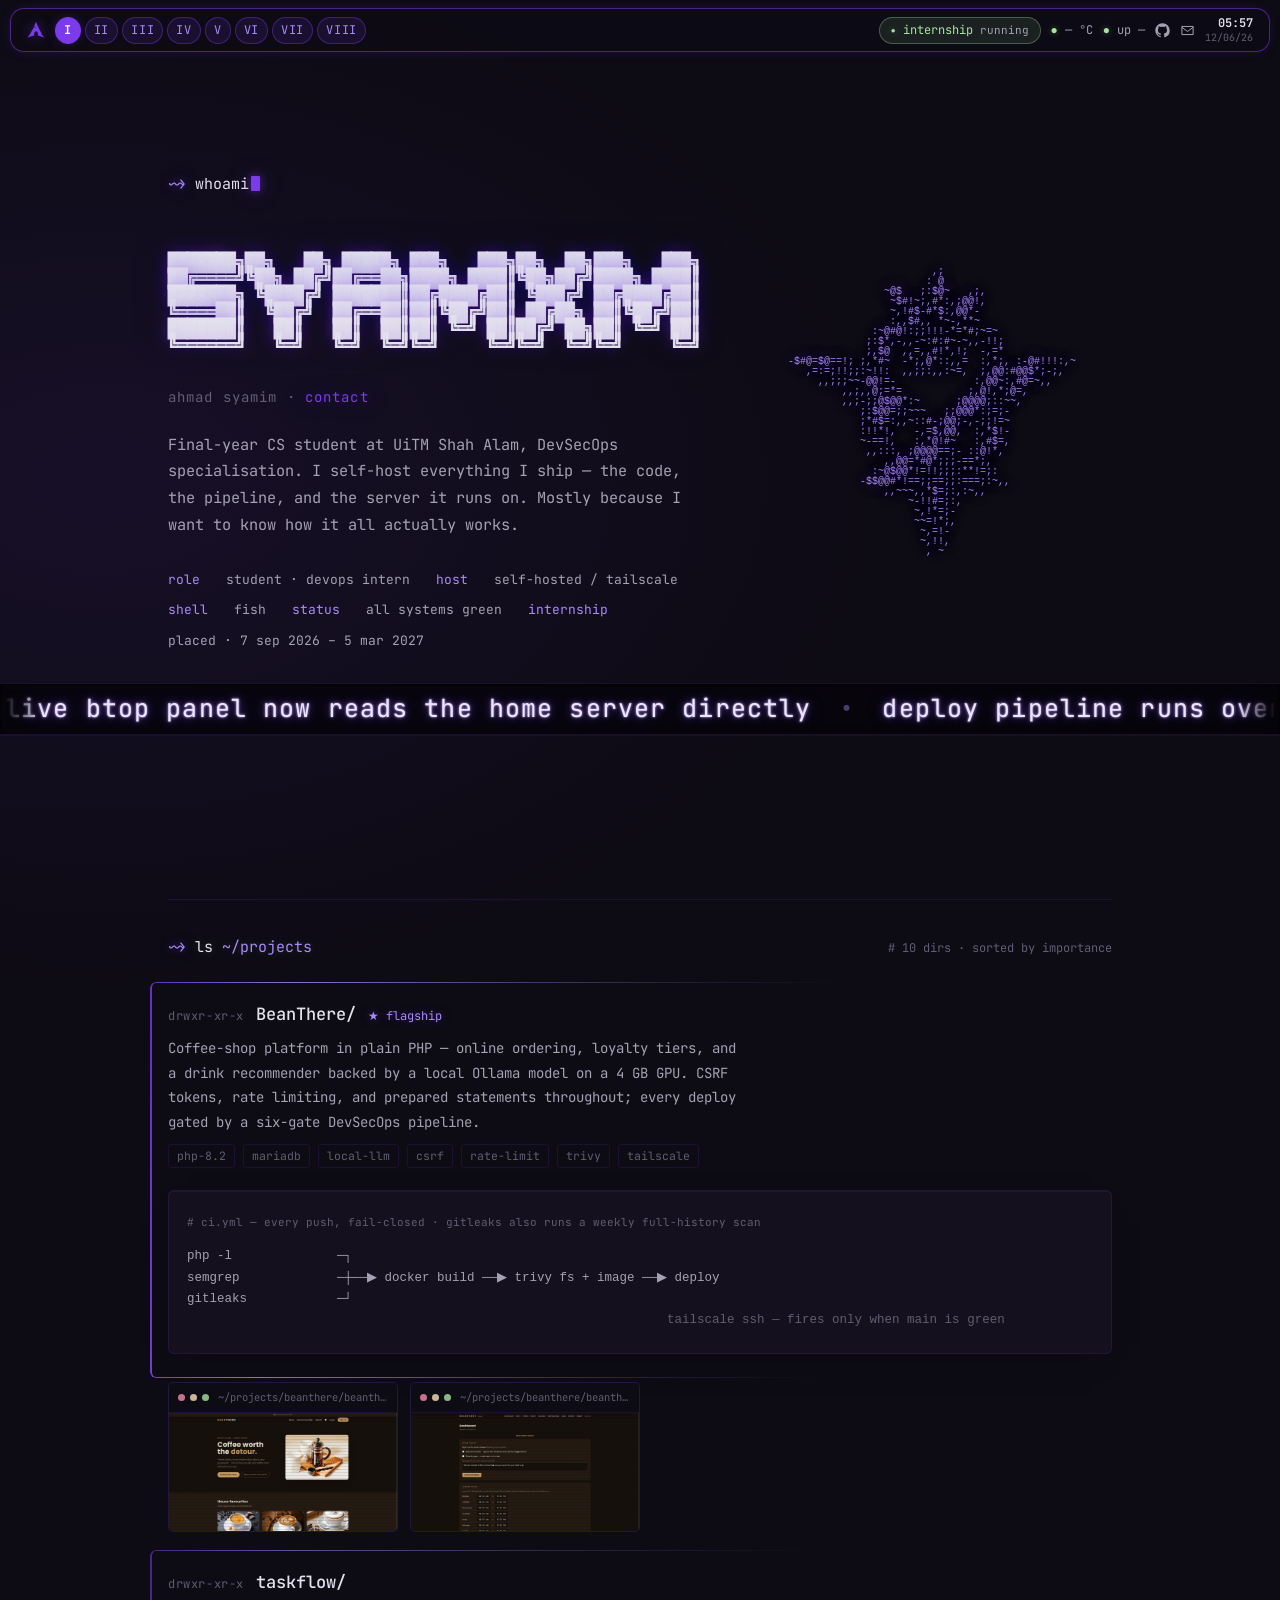
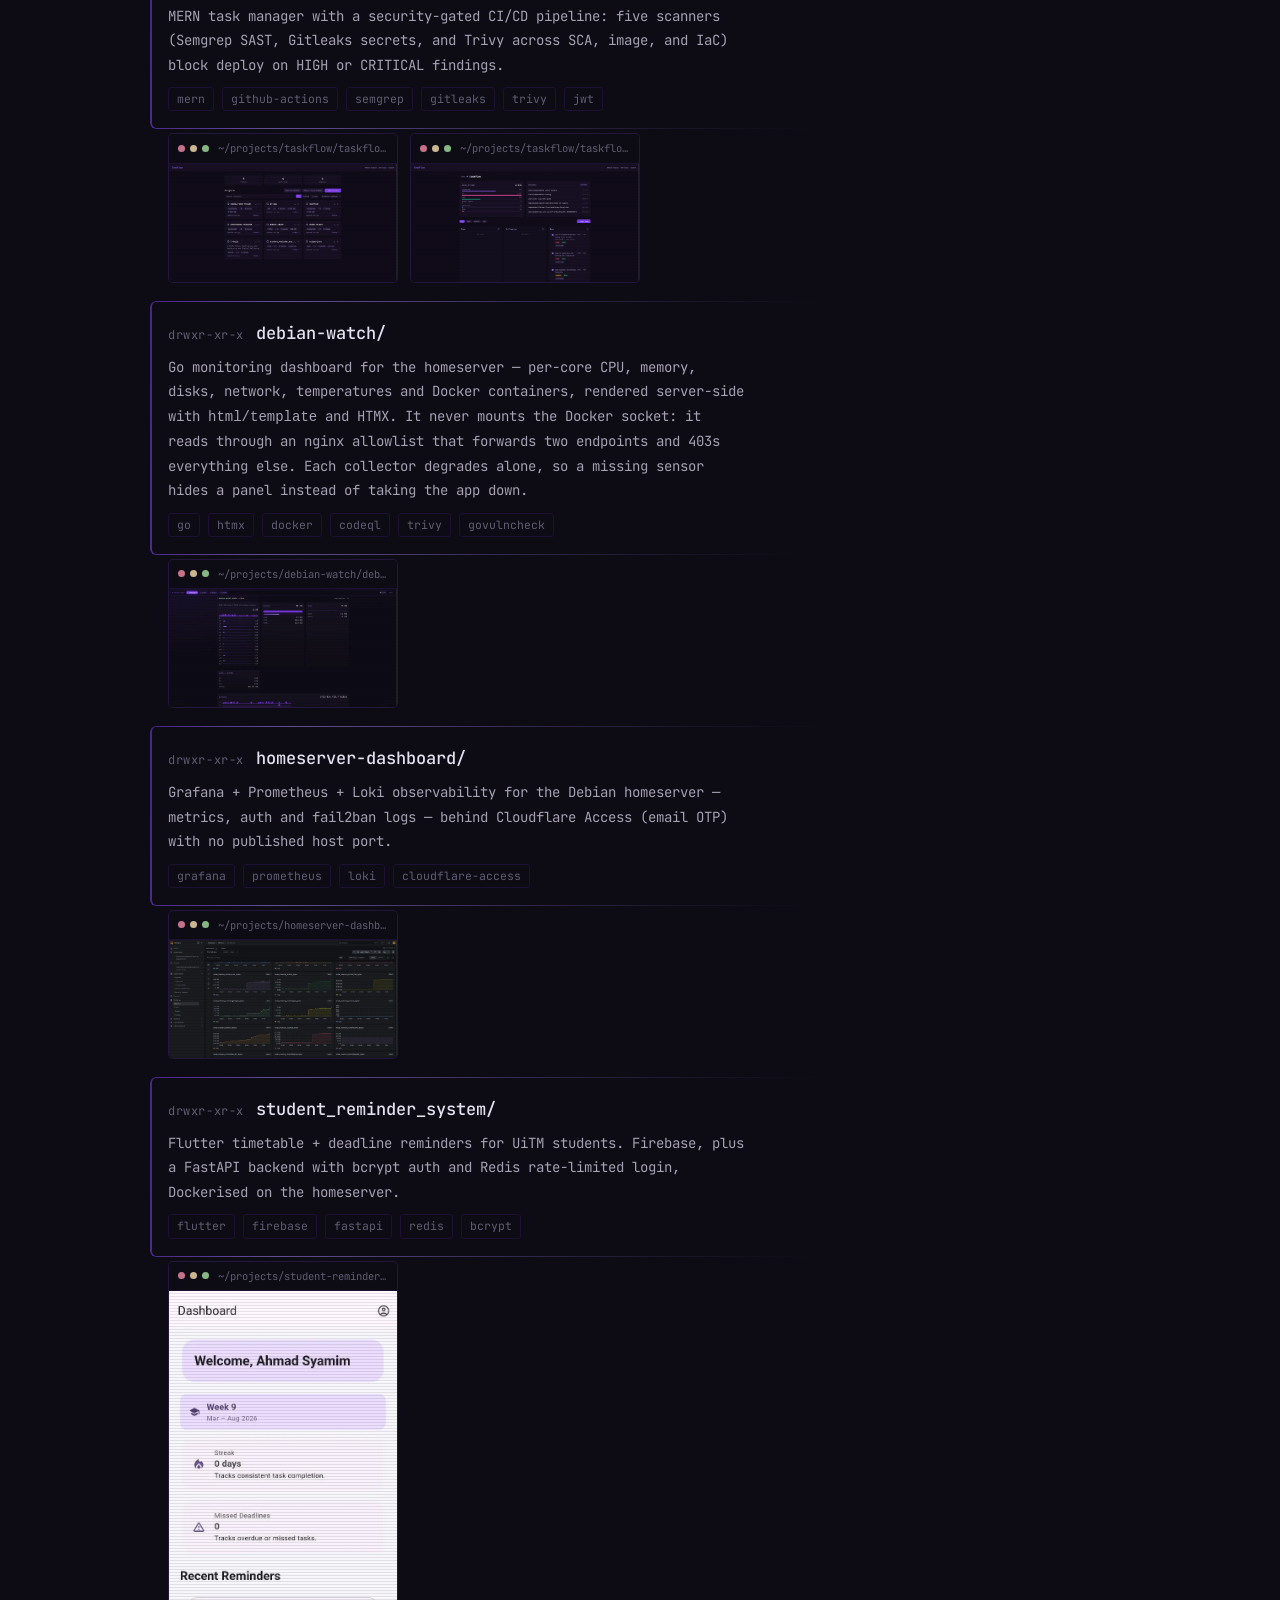
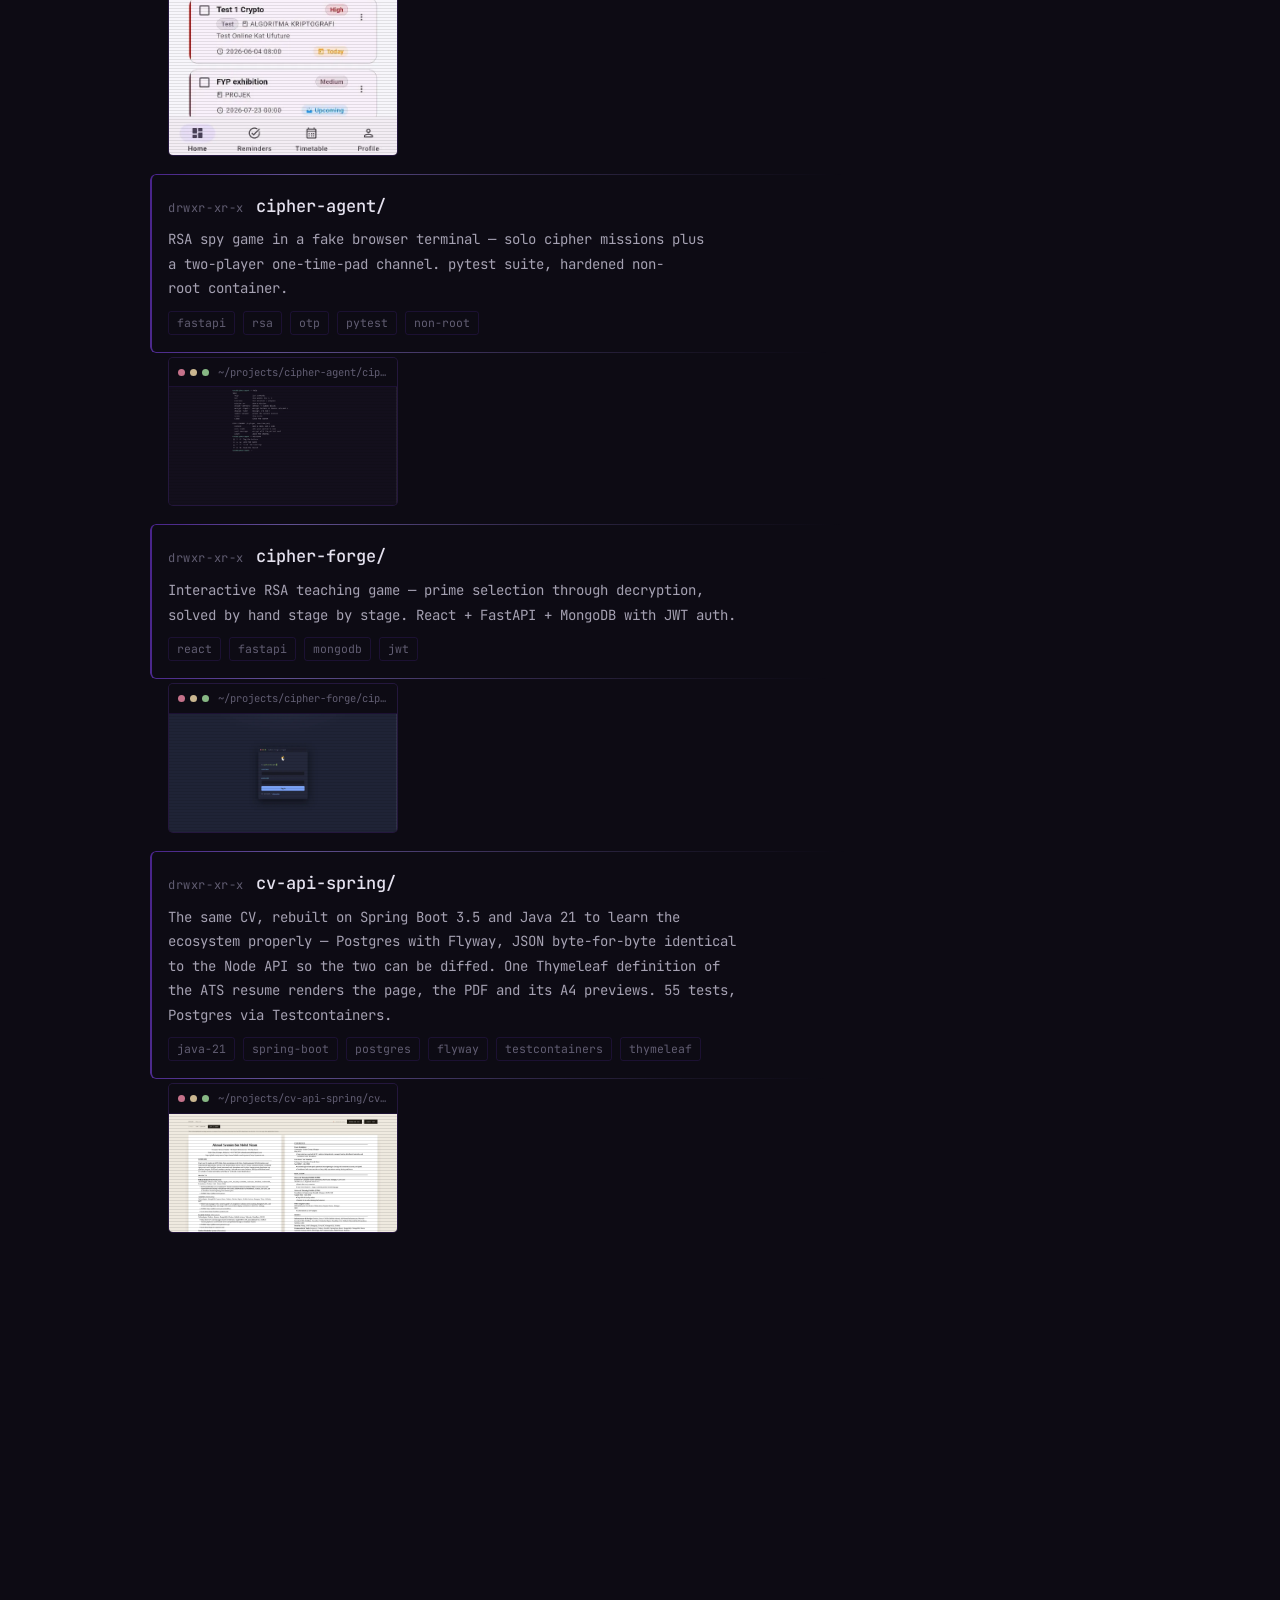
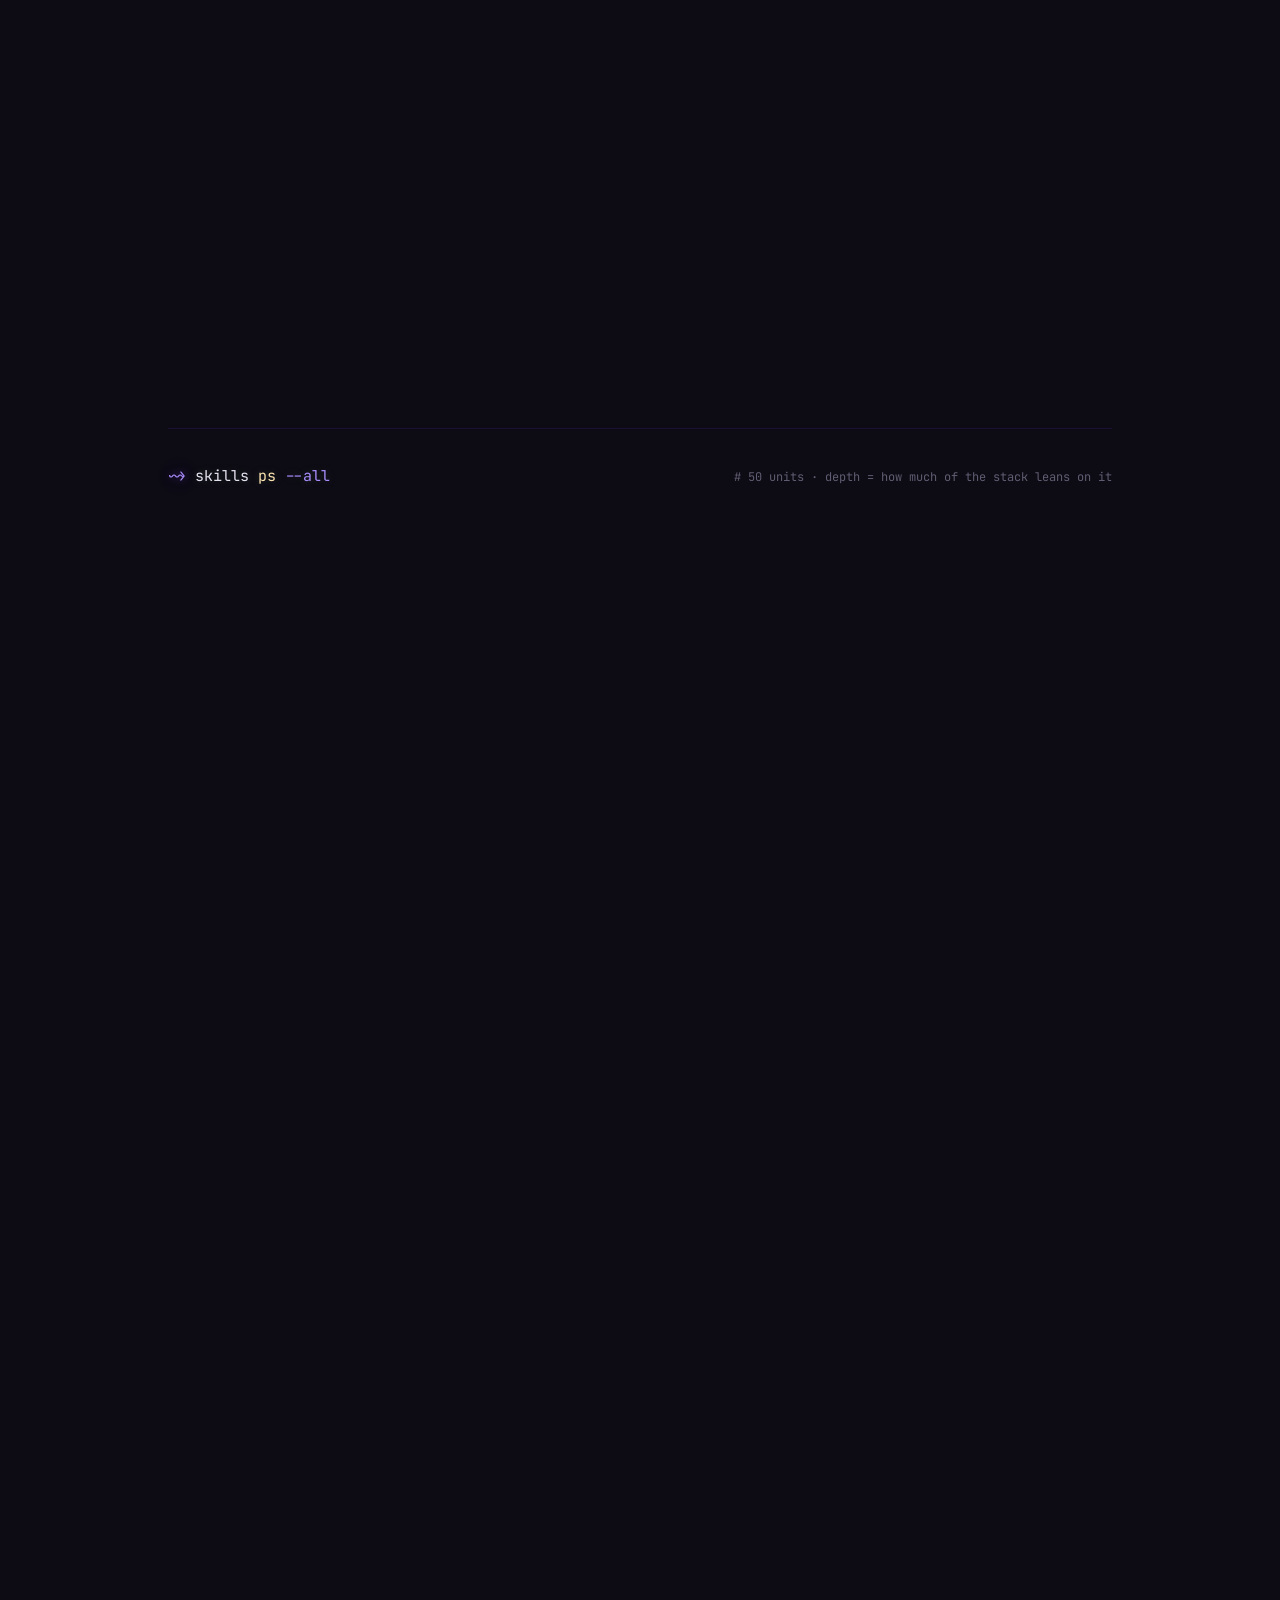
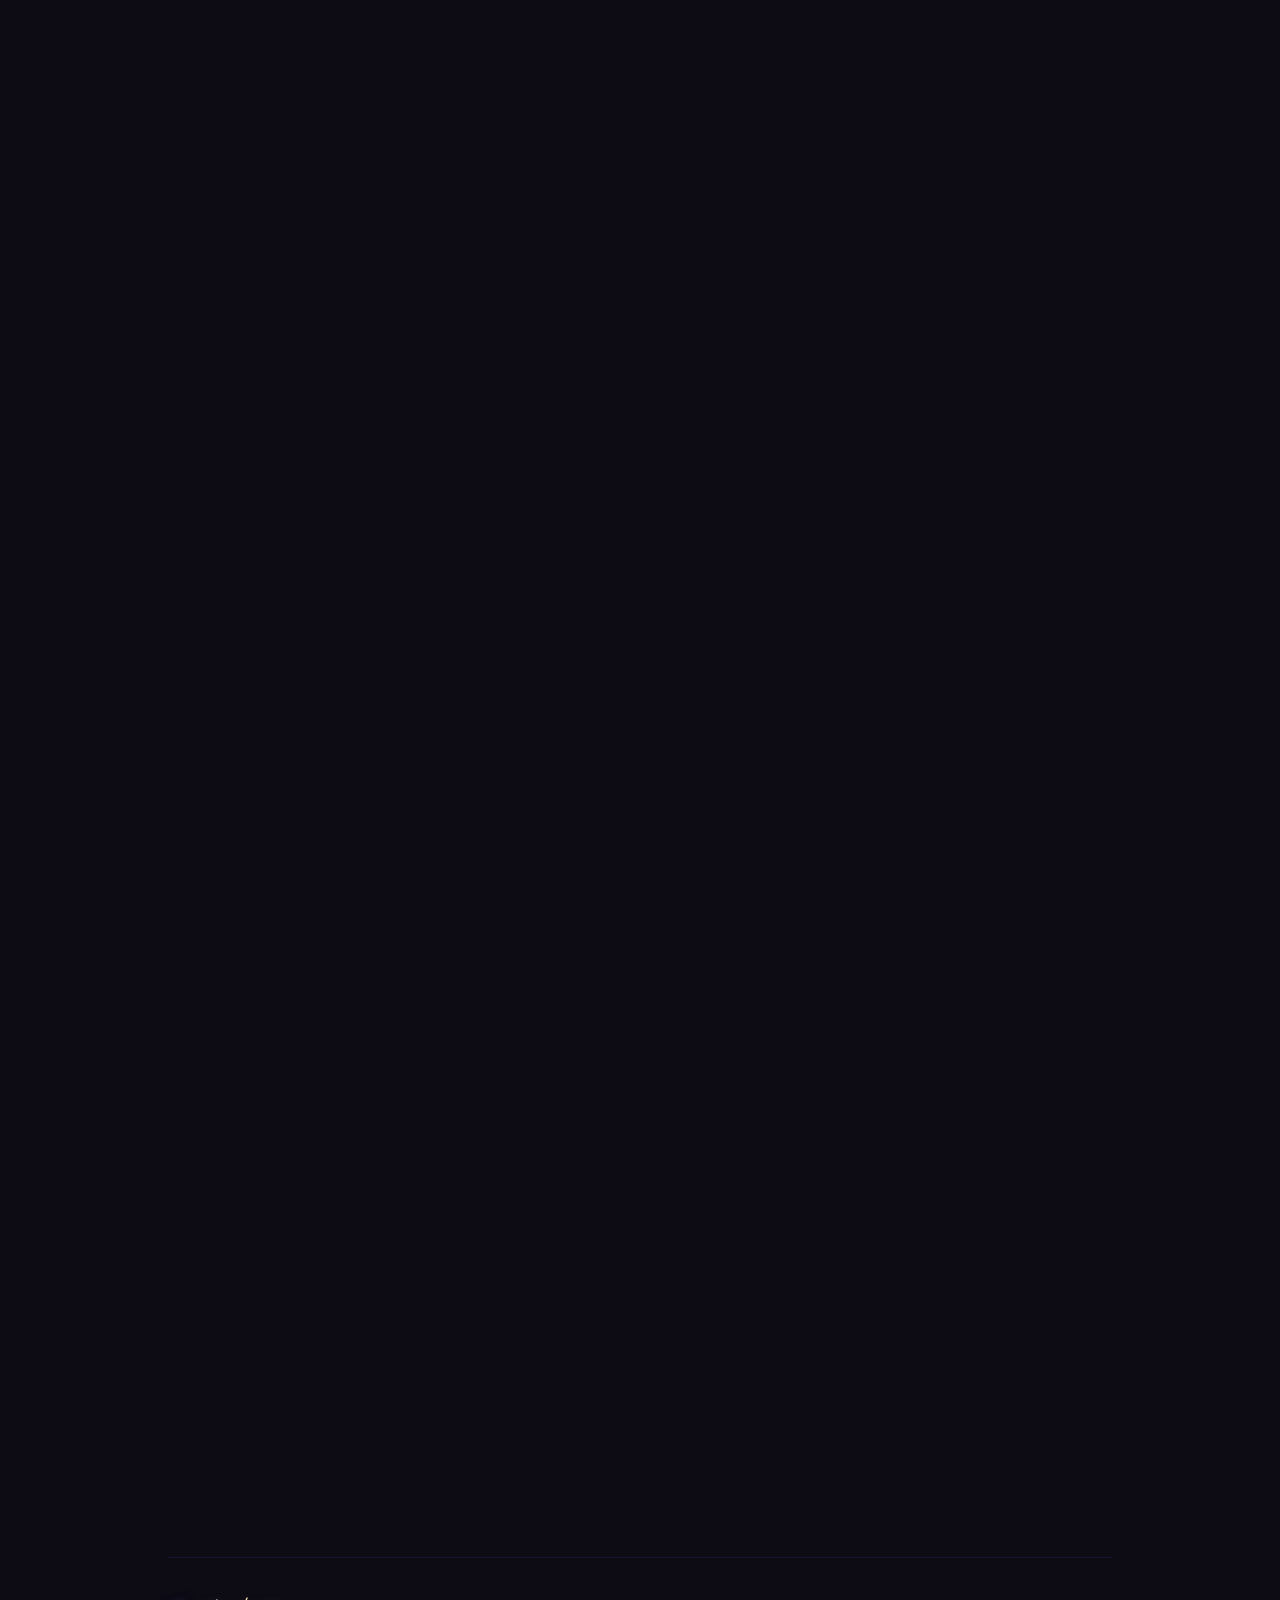
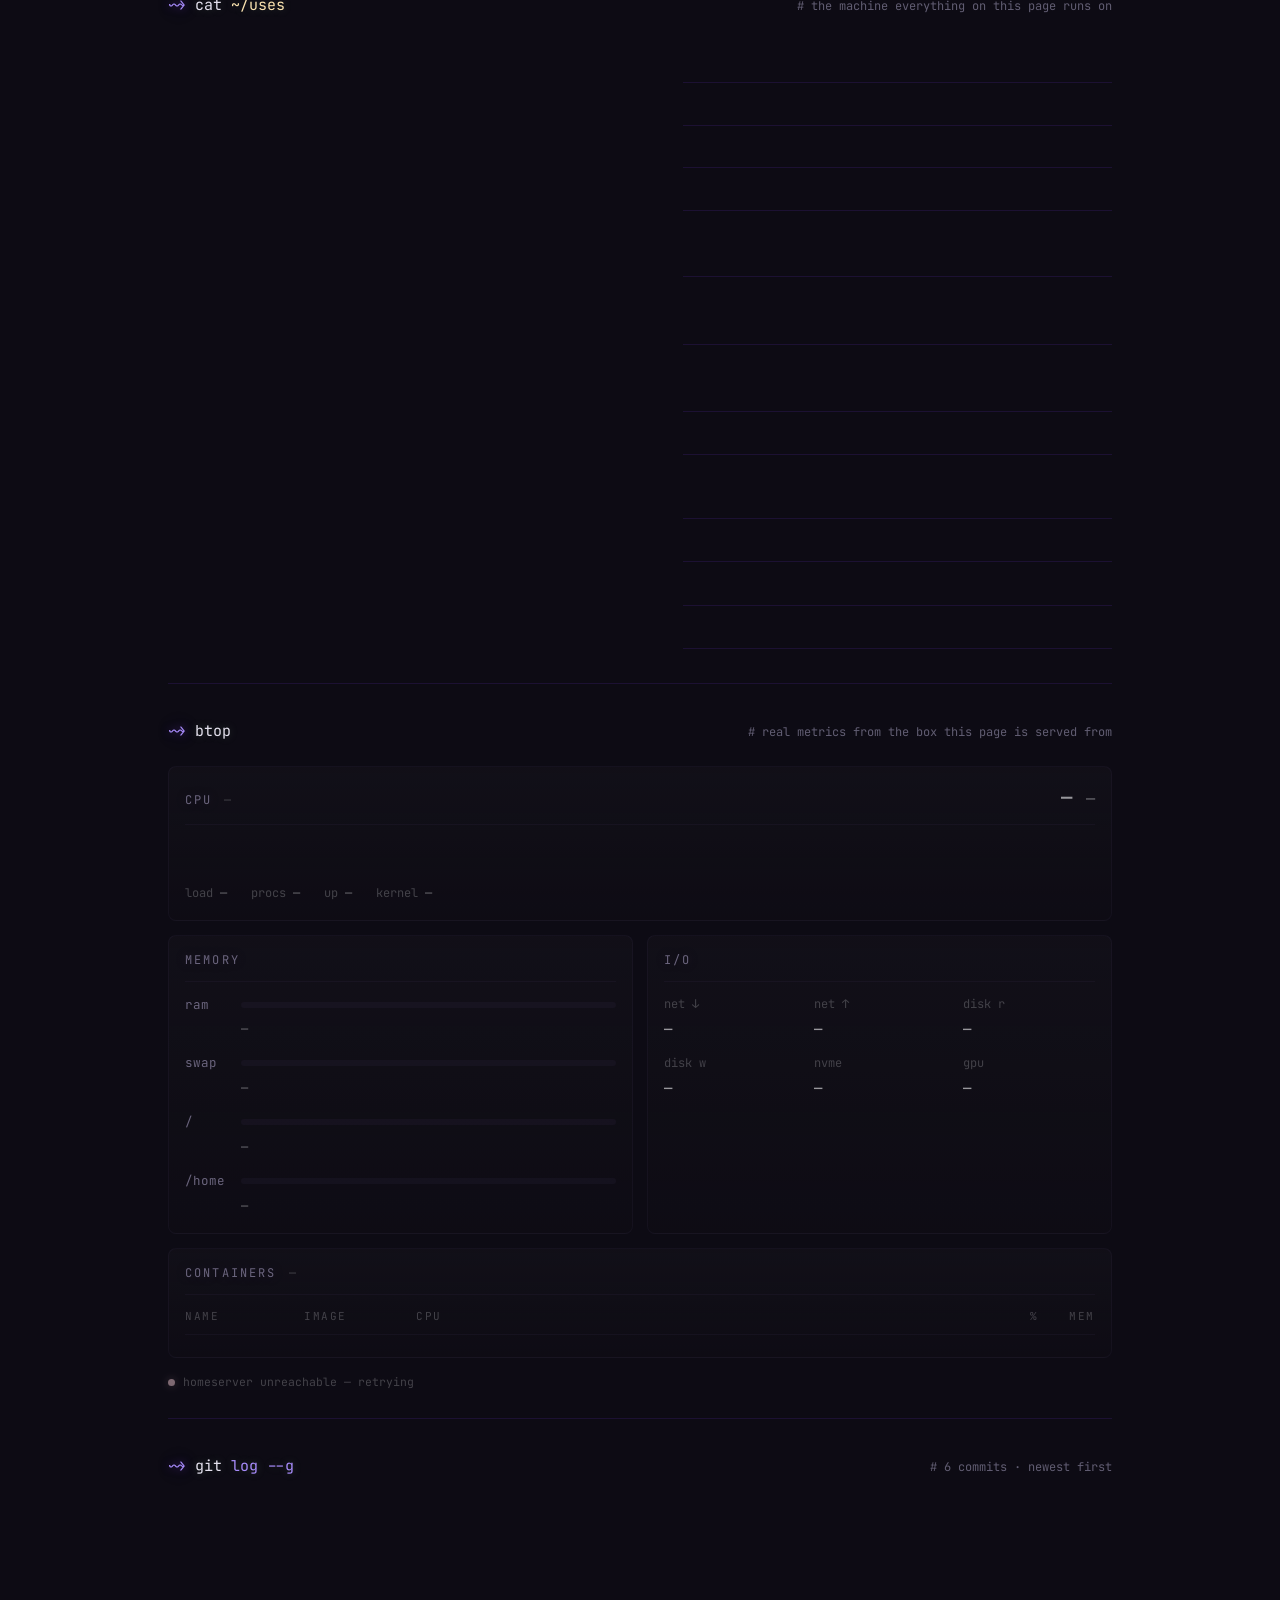
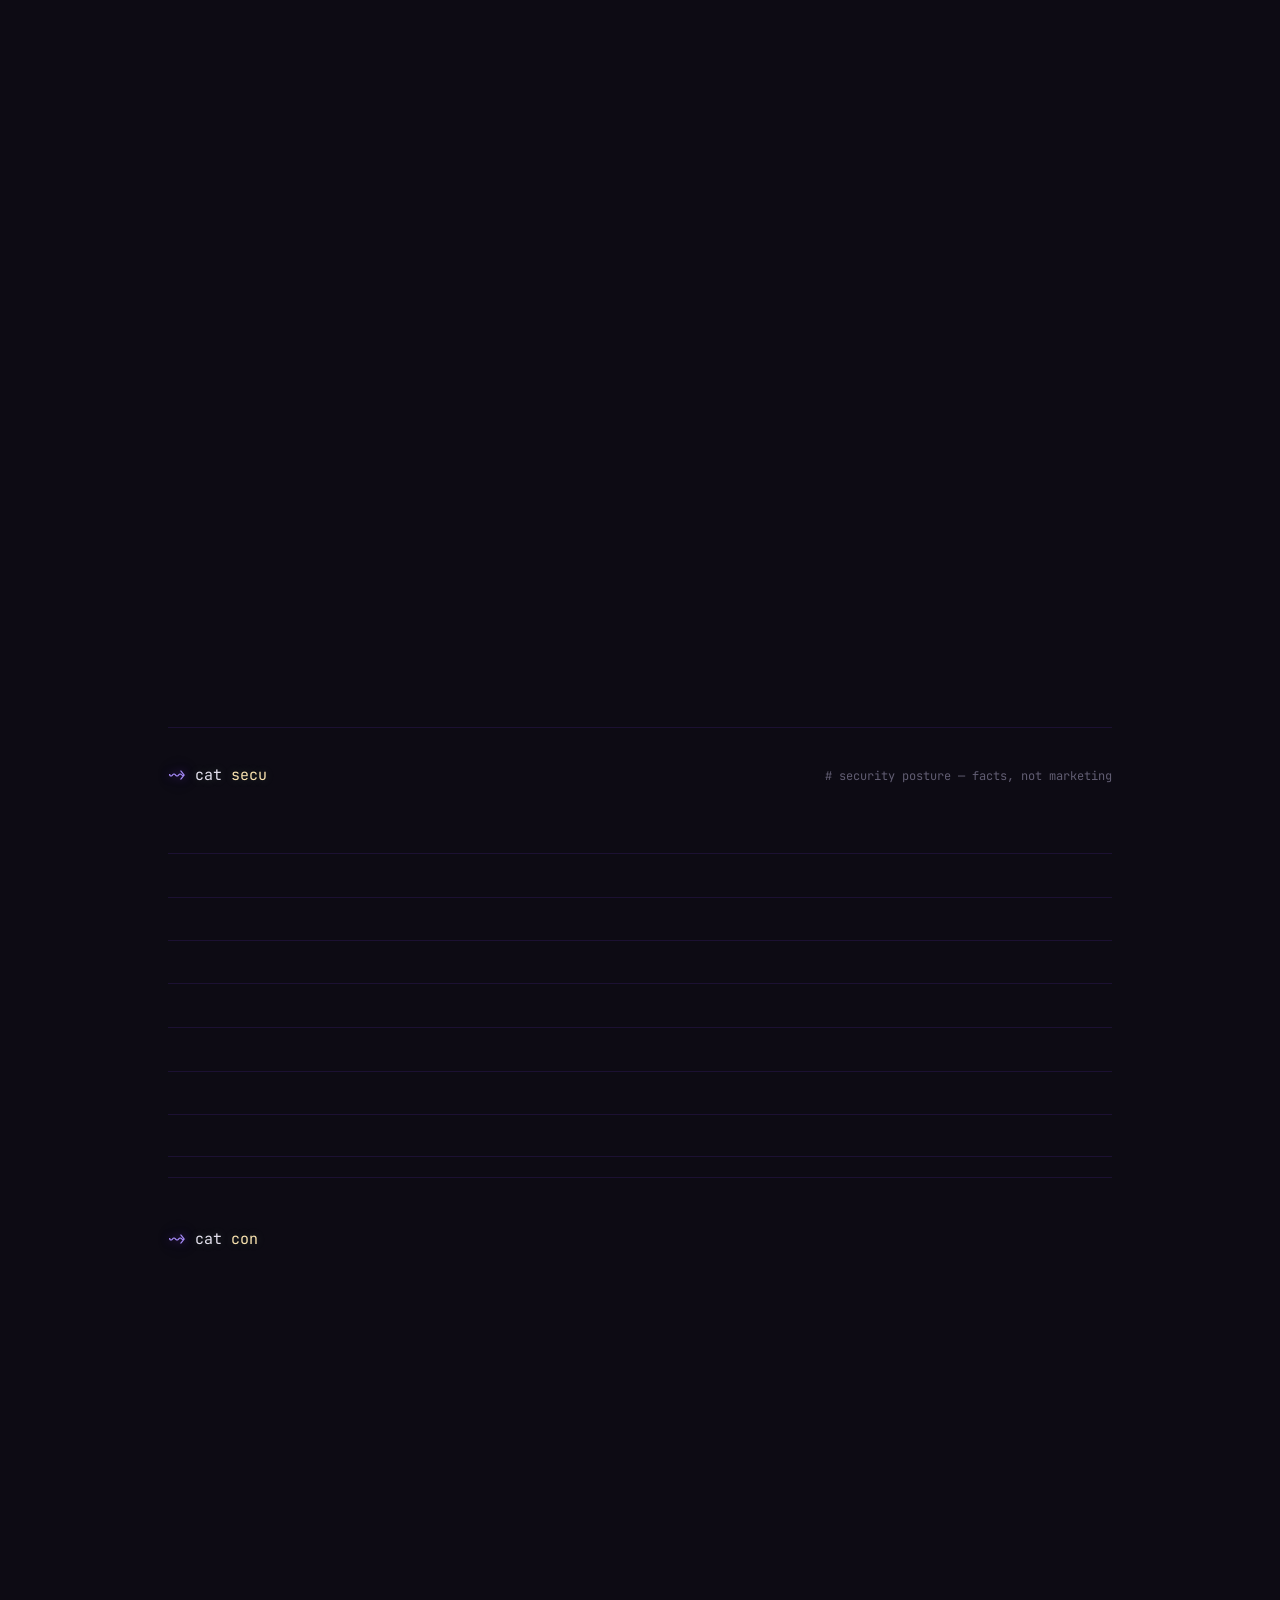
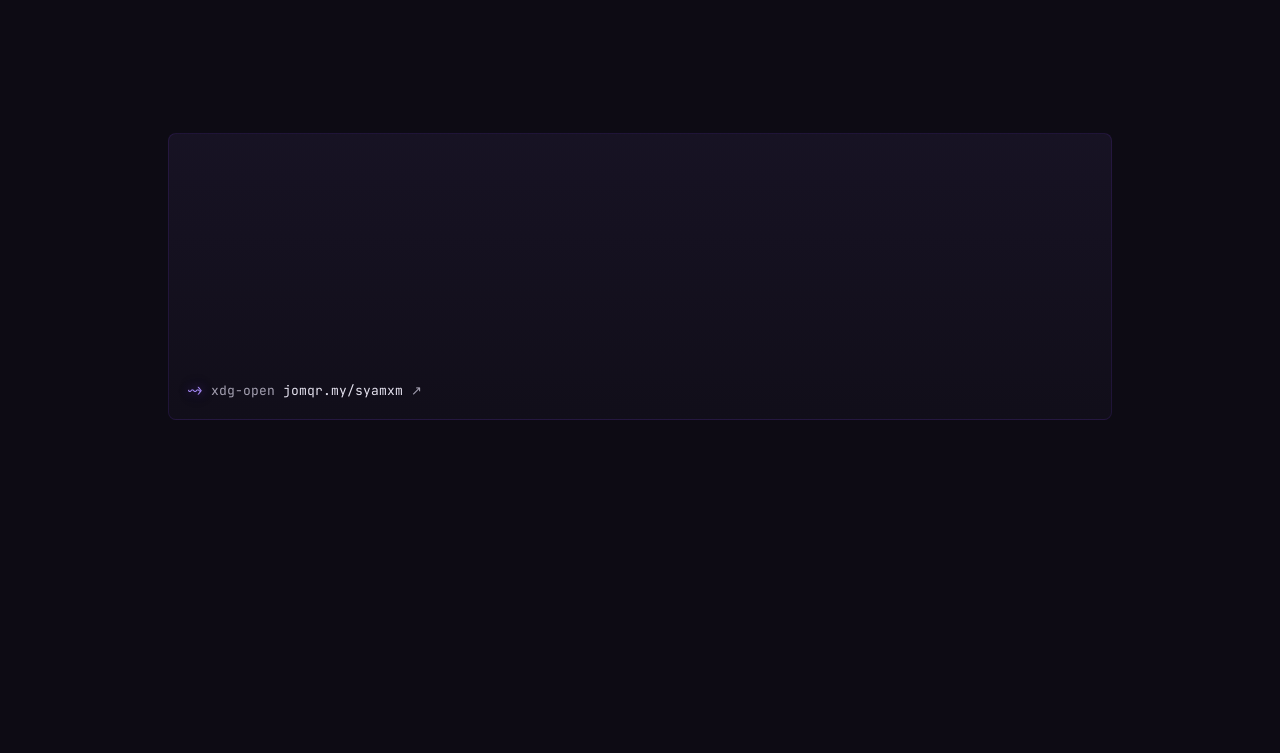
==== index.html @ ea59f94c "Add jomqr button to contact and menu" ====
<!DOCTYPE html>
<html lang="en">
<head>
<meta charset="UTF-8">
<meta name="viewport" content="width=device-width, initial-scale=1.0">
<title>syamxm — ~/</title>
<meta name="description" content="Ahmad Syamim (syamxm). Final-year CS student at UiTM Shah Alam, DevSecOps specialisation. DevOps intern on a 6-month placement, 7 September 2026 – 5 March 2027.">
<meta name="theme-color" content="#0D0B14">
<meta property="og:type" content="website">
<meta property="og:title" content="syamxm — ~/">
<meta property="og:description" content="Ahmad Syamim (syamxm). Final-year CS student at UiTM Shah Alam, DevSecOps specialisation. Self-hosted, six-gate fail-closed pipeline.">
<meta property="og:url" content="https://syamxm.com/">
<meta property="og:image" content="https://syamxm.com/assets/og.png">
<meta name="twitter:card" content="summary_large_image">
<meta name="twitter:title" content="syamxm — ~/">
<meta name="twitter:description" content="Ahmad Syamim (syamxm). Final-year CS student at UiTM Shah Alam, DevSecOps specialisation.">
<meta name="twitter:image" content="https://syamxm.com/assets/og.png">
<link rel="icon" href="data:image/svg+xml,%3Csvg%20xmlns='http://www.w3.org/2000/svg'%20viewBox='0%200%2064%2064'%3E%3Crect%20width='64'%20height='64'%20rx='12'%20fill='%230D0B14'/%3E%3Ctext%20x='32'%20y='44'%20font-family='monospace'%20font-size='32'%20font-weight='700'%20fill='%237C3AED'%20text-anchor='middle'%3E~%26gt;%3C/text%3E%3C/svg%3E">
<link rel="preload" href="assets/fonts/jetbrains-mono-latin.woff2" as="font" type="font/woff2" crossorigin>
<link rel="preload" href="assets/fonts/jetbrains-mono-box.woff2" as="font" type="font/woff2" crossorigin>
<link rel="stylesheet" href="css/fonts.css?v=13">
<link rel="stylesheet" href="css/base.css?v=13">
<link rel="stylesheet" href="css/layout.css?v=16">
<link rel="stylesheet" href="css/components.css?v=14">
<script defer src="https://analytics.syamxm.com/script.js" data-website-id="dbf1a401-2675-400b-9680-7041df0dfdf9"></script>
</head>
<body>

<a class="skiplink" href="#projects">skip to content</a>

<nav class="statusbar" id="topbar" aria-label="site navigation">
  <a class="launcher" href="#" aria-label="back to top">
    <svg viewBox="0 0 24 24" width="18" height="18" fill="currentColor" aria-hidden="true"><path d="M14.3,19.414c0.216-0.569,0.342-1.218,0.342-1.913c0-2.129-1.139-3.86-2.539-3.86c-1.412,0-2.55,1.731-2.55,3.86	c0,0.683,0.114,1.332,0.33,1.89c-4.657,0.49-7.936,2.437-9.268,3.313c2.243-3.234,4.589-7.025,6.831-11.386	c0.558-1.082,1.082-2.152,1.571-3.199C9.21,8.244,9.404,8.381,9.62,8.518c1.002,0.626,1.936,0.968,2.619,1.15	c-0.501-0.376-1.047-0.831-1.605-1.389c-0.421-0.421-0.797-0.843-1.116-1.253C10.463,4.954,11.283,2.961,12,1.071	c1.195,3.165,2.687,6.615,4.554,10.247c1.207,2.334,2.437,4.509,3.666,6.513c-0.353-0.193-0.74-0.376-1.15-0.535	c-0.706-0.273-1.366-0.444-1.936-0.546c0.774,0.387,1.674,0.9,2.619,1.583c0.615,0.456,1.161,0.911,1.628,1.355	c0.011,0.011,0.011,0.011,0.023,0.023c0.649,1.059,1.321,2.038,1.981,2.994C22.076,21.839,18.854,19.926,14.3,19.414z"/></svg>
  </a>
  <div class="wsp">
    <a class="ws on" href="#about" data-nav><span class="wnum">I</span><span class="wlabel">about</span></a>
    <a class="ws" href="#projects" data-nav><span class="wnum">II</span><span class="wlabel">projects</span></a>
    <a class="ws" href="#stack" data-nav><span class="wnum">III</span><span class="wlabel">stack</span></a>
    <a class="ws" href="#uses" data-nav><span class="wnum">IV</span><span class="wlabel">uses</span></a>
    <a class="ws" href="#btop" data-nav><span class="wnum">V</span><span class="wlabel">live</span></a>
    <a class="ws" href="#timeline" data-nav><span class="wnum">VI</span><span class="wlabel">timeline</span></a>
    <a class="ws" href="#posture" data-nav><span class="wnum">VII</span><span class="wlabel">security</span></a>
    <a class="ws" href="#contact" data-nav><span class="wnum">VIII</span><span class="wlabel">contact</span></a>
  </div>
  <div class="right">
    <a class="avail" href="#contact" data-avail>
      <span class="alabel">internship</span><span class="awhen" data-availwhen>placed · sep 2026</span><span class="awhenshort" data-availwhenshort>sep 2026</span>
    </a>
    <a class="visitors" href="#btop" data-visitors hidden title="visitors on this site in the last 5 minutes">
      <span data-visitors-count>—</span>
    </a>
    <a class="sensor temp" href="#btop" data-temp title="live cpu temperature">— °C</a>
    <a class="sensor uptime" href="#btop" title="live server uptime"><span class="upfull" data-uptime>up —</span><span class="upshort" data-uptime-short>up —</span></a>
    <a class="tray" href="https://github.com/syamxm" target="_blank" rel="noopener" aria-label="GitHub">
      <svg viewBox="0 0 24 24" width="15" height="15" fill="currentColor" aria-hidden="true"><path d="M12 .5C5.65.5.5 5.65.5 12c0 5.08 3.29 9.39 7.86 10.91.58.11.79-.25.79-.56 0-.28-.01-1.02-.02-2-3.2.7-3.88-1.54-3.88-1.54-.52-1.33-1.28-1.68-1.28-1.68-1.04-.71.08-.7.08-.7 1.15.08 1.76 1.18 1.76 1.18 1.03 1.75 2.69 1.25 3.34.95.1-.74.4-1.25.72-1.54-2.55-.29-5.24-1.28-5.24-5.68 0-1.26.45-2.28 1.18-3.09-.12-.29-.51-1.46.11-3.05 0 0 .96-.31 3.15 1.18a10.9 10.9 0 0 1 5.74 0c2.19-1.49 3.15-1.18 3.15-1.18.62 1.59.23 2.76.11 3.05.73.81 1.18 1.83 1.18 3.09 0 4.41-2.69 5.38-5.25 5.67.41.35.77 1.05.77 2.12 0 1.53-.01 2.76-.01 3.14 0 .3.21.67.8.55A10.52 10.52 0 0 0 23.5 12C23.5 5.65 18.35.5 12 .5z"/></svg>
    </a>
    <a class="tray" href="mailto:ahmadsyamim200@gmail.com" aria-label="email">
      <svg viewBox="0 0 24 24" width="15" height="15" aria-hidden="true"><path d="M3 5.5h18v13H3z" fill="none" stroke="currentColor" stroke-width="1.6"/><path d="m3 7 9 6.5L21 7" fill="none" stroke="currentColor" stroke-width="1.6"/></svg>
    </a>
    <span class="clock"><b id="clk-t"></b><i id="clk-d"></i></span>
    <button class="burger" id="burger" type="button" aria-label="menu" aria-expanded="false" aria-controls="barmenu">
      <span></span><span></span><span></span>
    </button>
  </div>
  <span class="scrollprogress" aria-hidden="true"></span>
</nav>

<div class="barmenu" id="barmenu" hidden>
  <nav class="bmnav" aria-label="sections">
    <a class="bmsec on" href="#about" data-nav><span class="bmnum">I</span><span class="bmlabel">about</span></a>
    <a class="bmsec" href="#projects" data-nav><span class="bmnum">II</span><span class="bmlabel">projects</span></a>
    <a class="bmsec" href="#stack" data-nav><span class="bmnum">III</span><span class="bmlabel">stack</span></a>
    <a class="bmsec" href="#uses" data-nav><span class="bmnum">IV</span><span class="bmlabel">uses</span></a>
    <a class="bmsec" href="#btop" data-nav><span class="bmnum">V</span><span class="bmlabel">live</span></a>
    <a class="bmsec" href="#timeline" data-nav><span class="bmnum">VI</span><span class="bmlabel">timeline</span></a>
    <a class="bmsec" href="#posture" data-nav><span class="bmnum">VII</span><span class="bmlabel">security</span></a>
    <a class="bmsec" href="#contact" data-nav><span class="bmnum">VIII</span><span class="bmlabel">contact</span></a>
  </nav>
  <div class="bmsep" aria-hidden="true"></div>
  <a class="bmrow" href="#contact" data-avail>
    <span class="bmk">internship</span><span class="bmv green" data-availwhen>placed · sep 2026</span>
  </a>
  <a class="bmrow" href="https://github.com/syamxm" target="_blank" rel="noopener">
    <span class="bmk">github</span><span class="bmv">@syamxm</span>
  </a>
  <a class="bmrow" href="mailto:ahmadsyamim200@gmail.com">
    <span class="bmk">email</span><span class="bmv">ahmadsyamim200@gmail.com</span>
  </a>
  <a class="bmrow" href="https://jomqr.my/syamxm" target="_blank" rel="noopener">
    <span class="bmk">jomqr</span><span class="bmv">jomqr.my/syamxm</span>
  </a>
  <a class="bmrow" href="#btop" data-visitors hidden>
    <span class="bmk">visitors</span><span class="bmv green" data-visitors-count>—</span>
  </a>
  <a class="bmrow" href="#btop">
    <span class="bmk">cpu temp</span><span class="bmv sensor" data-temp>— °C</span>
  </a>
  <a class="bmrow" href="#btop">
    <span class="bmk">uptime</span><span class="bmv sensor" data-uptime>up —</span>
  </a>
</div>

<div class="shell">
<main>

  <!-- HERO -->
  <section class="hero" id="about">
   <div class="hero-row">
    <div class="hero-text">
    <div class="cmdline">
      <span class="prompt"><span class="tick">~&gt;</span> </span><span id="typed">whoami</span><span class="cursor blink" id="hero-cursor"></span>
    </div>
    <div id="hero-out">
      <h1 class="ln wordmark">
        <span class="sr-only">Ahmad Syamim (syamxm).</span>
        <span class="figlet" aria-hidden="true">
███████╗██╗   ██╗ █████╗ ███╗   ███╗██╗  ██╗███╗   ███╗
██╔════╝╚██╗ ██╔╝██╔══██╗████╗ ████║╚██╗██╔╝████╗ ████║
███████╗ ╚████╔╝ ███████║██╔████╔██║ ╚███╔╝ ██╔████╔██║
╚════██║  ╚██╔╝  ██╔══██║██║╚██╔╝██║ ██╔██╗ ██║╚██╔╝██║
███████║   ██║   ██║  ██║██║ ╚═╝ ██║██╔╝ ██╗██║ ╚═╝ ██║
╚══════╝   ╚═╝   ╚═╝  ╚═╝╚═╝     ╚═╝╚═╝  ╚═╝╚═╝     ╚═╝
        </span>
      </h1>
      <p class="wordmark-name ln">ahmad syamim · <a class="accent" href="#contact">contact</a></p>
      <p class="sub ln">
        Final-year CS student at UiTM Shah Alam, DevSecOps specialisation. I self-host
        everything I ship — the code, the pipeline, and the server it runs on. Mostly
        because I want to know how it all actually works.
      </p>
      <div class="meta-row ln">
        <span class="k">role</span> <b>student · devops intern</b>
        <span class="k">host</span> <b>self-hosted / tailscale</b>
        <span class="k">shell</span> <b>fish</b>
        <span class="k">status</span> <b>all systems green</b>
        <span class="k">internship</span> <b>placed · 7 sep 2026 – 5 mar 2027</b>
      </div>
    </div>
    </div>
    <div class="hero-logo" aria-hidden="true"><pre id="ascii-logo"></pre></div>
   </div>
   <div class="ticker ln" role="group" tabindex="0" aria-label="Site updates" data-ticker>
     <div class="ticker-window" data-ticker-window></div>
   </div>
  </section>

  <!-- PROJECTS -->
  <section id="projects">
    <h2 class="sr-only">Projects</h2>
    <div class="sechead">
      <span class="prompt"><span class="tick">~&gt;</span> <span class="t cmd">ls</span> <span class="t path-c">~/projects</span></span>
      <span class="note"># 10 dirs · sorted by importance</span>
    </div>

    <div class="plist">
      <!-- BeanThere flagship -->
      <div class="pentry featured">
      <a class="proj featured ln" href="https://beanthere.syamxm.com" target="_blank" rel="noopener">
        <div class="head">
          <span class="perm">drwxr-xr-x</span>
          <span class="name">BeanThere/</span>
          <span class="flag-tag">★ flagship</span>
          <span class="arrow">cd →</span>
        </div>
        <p class="desc">
          Coffee-shop platform in plain PHP — online ordering, loyalty tiers, and a drink
          recommender backed by a local Ollama model on a 4&nbsp;GB GPU. CSRF tokens, rate
          limiting, and prepared statements throughout; every deploy gated by a six-gate
          DevSecOps pipeline.
        </p>
        <div class="stack">
          <span class="chip">php-8.2</span>
          <span class="chip">mariadb</span>
          <span class="chip">local-llm</span>
          <span class="chip">csrf</span>
          <span class="chip">rate-limit</span>
          <span class="chip">trivy</span>
          <span class="chip">tailscale</span>
        </div>

        <div class="pipeline">
          <span class="label"># ci.yml — every push, fail-closed · gitleaks also runs a weekly full-history scan</span>
<pre>php -l    <span class="gate g" data-step="0" data-done="✓ pass">✓ pass</span>─┐
semgrep   <span class="gate g" data-step="0" data-done="✓ pass">✓ pass</span>─┼──▶ docker build ──▶ trivy fs + image ──▶ deploy
gitleaks  <span class="gate g" data-step="0" data-done="✓ pass">✓ pass</span>─┘    <span class="gate g" data-step="1" data-done="✓ pass">✓ pass</span>       <span class="gate g" data-step="2" data-done="✓ pass">✓ pass</span>           <span class="gate p" data-step="3" data-done="✓ live">✓ live</span>
                                                                <span class="comment">tailscale ssh — fires only when main is green</span></pre>
        </div>
      </a>
      <div class="shots ln">
        <button class="shot" type="button">
          <span class="shotbar"><span class="dot d1"></span><span class="dot d2"></span><span class="dot d3"></span><span class="shotname">~/projects/beanthere/beanthere-1.webp</span></span>
          <span class="simg"><img src="assets/screenshots/beanthere-1.webp" width="1200" height="622" alt="BeanThere landing page — 'Coffee worth the detour' hero with menu and drink-recommender buttons" loading="lazy"></span>
        </button>
        <button class="shot" type="button">
          <span class="shotbar"><span class="dot d1"></span><span class="dot d2"></span><span class="dot d3"></span><span class="shotname">~/projects/beanthere/beanthere-2.webp</span></span>
          <span class="simg"><img src="assets/screenshots/beanthere-2.webp" width="1200" height="622" alt="BeanThere admin dashboard — store status toggle and opening-hours editor" loading="lazy"></span>
        </button>
        <div class="shotecho" aria-live="polite"></div>
      </div>
      </div>

      <div class="pentry">
      <a class="proj ln" href="https://taskflow.syamxm.com" target="_blank" rel="noopener">
        <div class="head">
          <span class="perm">drwxr-xr-x</span>
          <span class="name">taskflow/</span>
          <span class="arrow">cd →</span>
        </div>
        <p class="desc">MERN task manager with a security-gated CI/CD pipeline: five scanners (Semgrep SAST, Gitleaks secrets, and Trivy across SCA, image, and IaC) block deploy on HIGH or CRITICAL findings.</p>
        <div class="stack"><span class="chip">mern</span><span class="chip">github-actions</span><span class="chip">semgrep</span><span class="chip">gitleaks</span><span class="chip">trivy</span><span class="chip">jwt</span></div>
      </a>
      <div class="shots ln">
        <button class="shot" type="button">
          <span class="shotbar"><span class="dot d1"></span><span class="dot d2"></span><span class="dot d3"></span><span class="shotname">~/projects/taskflow/taskflow-1.webp</span></span>
          <span class="simg"><img src="assets/screenshots/taskflow-1.webp" width="1200" height="622" alt="TaskFlow projects dashboard — GitHub-synced projects with language, issue, and LOC stats" loading="lazy"></span>
        </button>
        <button class="shot" type="button">
          <span class="shotbar"><span class="dot d1"></span><span class="dot d2"></span><span class="dot d3"></span><span class="shotname">~/projects/taskflow/taskflow-2.webp</span></span>
          <span class="simg"><img src="assets/screenshots/taskflow-2.webp" width="1200" height="622" alt="TaskFlow project view — lines-of-code breakdown, branch list, and kanban task board" loading="lazy"></span>
        </button>
        <div class="shotecho" aria-live="polite"></div>
      </div>
      </div>

      <div class="pentry">
      <a class="proj ln" href="https://debian-watch.syamxm.com" target="_blank" rel="noopener">
        <div class="head">
          <span class="perm">drwxr-xr-x</span>
          <span class="name">debian-watch/</span>
          <span class="arrow">cd →</span>
        </div>
        <p class="desc">Go monitoring dashboard for the homeserver — per-core CPU, memory, disks, network, temperatures and Docker containers, rendered server-side with <code>html/template</code> and HTMX. It never mounts the Docker socket: it reads through an nginx allowlist that forwards two endpoints and 403s everything else. Each collector degrades alone, so a missing sensor hides a panel instead of taking the app down.</p>
        <div class="stack"><span class="chip">go</span><span class="chip">htmx</span><span class="chip">docker</span><span class="chip">codeql</span><span class="chip">trivy</span><span class="chip">govulncheck</span></div>
      </a>
      <div class="shots ln">
        <button class="shot" type="button">
          <span class="shotbar"><span class="dot d1"></span><span class="dot d2"></span><span class="dot d3"></span><span class="shotname">~/projects/debian-watch/debian-watch-1.webp</span></span>
          <span class="simg"><img src="assets/screenshots/debian-watch-1.webp" width="1200" height="622" alt="debian-watch dashboard — per-core CPU bars, memory and swap, load average, uptime and network throughput" loading="lazy"></span>
        </button>
        <div class="shotecho" aria-live="polite"></div>
      </div>
      </div>

      <div class="pentry">
      <a class="proj ln" href="https://github.com/syamxm/" target="_blank" rel="noopener">
        <div class="head">
          <span class="perm">drwxr-xr-x</span>
          <span class="name">homeserver-dashboard/</span>
          <span class="arrow">cd →</span>
        </div>
        <p class="desc">Grafana + Prometheus + Loki observability for the Debian homeserver — metrics, auth and fail2ban logs — behind Cloudflare Access (email OTP) with no published host port.</p>
        <div class="stack"><span class="chip">grafana</span><span class="chip">prometheus</span><span class="chip">loki</span><span class="chip">cloudflare-access</span></div>
      </a>
      <div class="shots ln">
        <button class="shot" type="button">
          <span class="shotbar"><span class="dot d1"></span><span class="dot d2"></span><span class="dot d3"></span><span class="shotname">~/projects/homeserver-dashboard/homeserver-dashboard-1.webp</span></span>
          <span class="simg"><img src="assets/screenshots/homeserver-dashboard-1.webp" width="1200" height="622" alt="Grafana metrics drilldown — node memory graphs fed by Prometheus" loading="lazy"></span>
        </button>
        <div class="shotecho" aria-live="polite"></div>
      </div>
      </div>

      <div class="pentry">
      <a class="proj ln" href="https://github.com/syamxm/student_reminder_system" target="_blank" rel="noopener">
        <div class="head">
          <span class="perm">drwxr-xr-x</span>
          <span class="name">student_reminder_system/</span>
          <span class="arrow">cd →</span>
        </div>
        <p class="desc">Flutter timetable + deadline reminders for UiTM students. Firebase, plus a FastAPI backend with bcrypt auth and Redis rate-limited login, Dockerised on the homeserver.</p>
        <div class="stack"><span class="chip">flutter</span><span class="chip">firebase</span><span class="chip">fastapi</span><span class="chip">redis</span><span class="chip">bcrypt</span></div>
      </a>
      <div class="shots ln">
        <button class="shot" type="button">
          <span class="shotbar"><span class="dot d1"></span><span class="dot d2"></span><span class="dot d3"></span><span class="shotname">~/projects/student-reminder-system/student-reminder-system-1.webp</span></span>
          <span class="simg"><img src="assets/screenshots/student-reminder-system-1.webp" width="540" height="1098" alt="Student reminder app home — semester week, streak counter, and upcoming deadline cards" loading="lazy"></span>
        </button>
        <div class="shotecho" aria-live="polite"></div>
      </div>
      </div>

      <div class="pentry">
      <a class="proj ln" href="https://cipher-agent.syamxm.com" target="_blank" rel="noopener">
        <div class="head">
          <span class="perm">drwxr-xr-x</span>
          <span class="name">cipher-agent/</span>
          <span class="arrow">cd →</span>
        </div>
        <p class="desc">RSA spy game in a fake browser terminal — solo cipher missions plus a two-player one-time-pad channel. pytest suite, hardened non-root container.</p>
        <div class="stack"><span class="chip">fastapi</span><span class="chip">rsa</span><span class="chip">otp</span><span class="chip">pytest</span><span class="chip">non-root</span></div>
      </a>
      <div class="shots ln">
        <button class="shot" type="button">
          <span class="shotbar"><span class="dot d1"></span><span class="dot d2"></span><span class="dot d3"></span><span class="shotname">~/projects/cipher-agent/cipher-agent-1.webp</span></span>
          <span class="simg"><img src="assets/screenshots/cipher-agent-1.webp" width="1200" height="622" alt="cipher-agent terminal — help output listing solo cipher missions and the two-player field channel" loading="lazy"></span>
        </button>
        <div class="shotecho" aria-live="polite"></div>
      </div>
      </div>

      <div class="pentry">
      <a class="proj ln" href="https://cipher-forge.syamxm.com" target="_blank" rel="noopener">
        <div class="head">
          <span class="perm">drwxr-xr-x</span>
          <span class="name">cipher-forge/</span>
          <span class="arrow">cd →</span>
        </div>
        <p class="desc">Interactive RSA teaching game — prime selection through decryption, solved by hand stage by stage. React + FastAPI + MongoDB with JWT auth.</p>
        <div class="stack"><span class="chip">react</span><span class="chip">fastapi</span><span class="chip">mongodb</span><span class="chip">jwt</span></div>
      </a>
      <div class="shots ln">
        <button class="shot" type="button">
          <span class="shotbar"><span class="dot d1"></span><span class="dot d2"></span><span class="dot d3"></span><span class="shotname">~/projects/cipher-forge/cipher-forge-1.webp</span></span>
          <span class="simg"><img src="assets/screenshots/cipher-forge-1.webp" width="1200" height="622" alt="cipher-forge login — terminal-style window with username and password fields" loading="lazy"></span>
        </button>
        <div class="shotecho" aria-live="polite"></div>
      </div>
      </div>

      <div class="pentry">
      <a class="proj ln" href="https://cv-spring.syamxm.com" target="_blank" rel="noopener">
        <div class="head">
          <span class="perm">drwxr-xr-x</span>
          <span class="name">cv-api-spring/</span>
          <span class="arrow">cd →</span>
        </div>
        <p class="desc">The same CV, rebuilt on Spring Boot 3.5 and Java 21 to learn the ecosystem properly — Postgres with Flyway, JSON byte-for-byte identical to the Node API so the two can be diffed. One Thymeleaf definition of the ATS resume renders the page, the PDF and its A4 previews. 55 tests, Postgres via Testcontainers.</p>
        <div class="stack"><span class="chip">java-21</span><span class="chip">spring-boot</span><span class="chip">postgres</span><span class="chip">flyway</span><span class="chip">testcontainers</span><span class="chip">thymeleaf</span></div>
      </a>
      <div class="shots ln">
        <button class="shot" type="button">
          <span class="shotbar"><span class="dot d1"></span><span class="dot d2"></span><span class="dot d3"></span><span class="shotname">~/projects/cv-api-spring/cv-api-spring-1.webp</span></span>
          <span class="simg"><img src="assets/screenshots/cv-api-spring-1.webp" width="1200" height="622" alt="cv-spring.syamxm.com — ATS resume as two side-by-side A4 pages, with PDF and plain-text downloads" loading="lazy"></span>
        </button>
        <div class="shotecho" aria-live="polite"></div>
      </div>
      </div>

      <div class="pentry">
      <a class="proj ln" href="https://cv.syamxm.com" target="_blank" rel="noopener">
        <div class="head">
          <span class="perm">drwxr-xr-x</span>
          <span class="name">cv-api/</span>
          <span class="arrow">cd →</span>
        </div>
        <p class="desc">My CV as data — Node + Postgres REST API serving resume JSON. GitHub Actions deploys over Tailscale SSH; published through a Cloudflare Tunnel, zero open inbound ports.</p>
        <div class="stack"><span class="chip">node</span><span class="chip">express</span><span class="chip">postgres</span><span class="chip">github-actions</span><span class="chip">tailscale</span></div>
      </a>
      <div class="shots ln">
        <button class="shot" type="button">
          <span class="shotbar"><span class="dot d1"></span><span class="dot d2"></span><span class="dot d3"></span><span class="shotname">~/projects/cv-api/cv-api-1.webp</span></span>
          <span class="simg"><img src="assets/screenshots/cv-api-1.webp" width="1200" height="623" alt="cv.syamxm.com — resume page served from the CV REST API, with PDF download" loading="lazy"></span>
        </button>
        <div class="shotecho" aria-live="polite"></div>
      </div>
      </div>

      <div class="pentry">
      <a class="proj ln" href="https://c-aegis.syamxm.com" target="_blank" rel="noopener">
        <div class="head">
          <span class="perm">drwxr-xr-x</span>
          <span class="name">c-aegis-landing/</span>
          <span class="arrow">cd →</span>
        </div>
        <p class="desc">Landing page for C-Aegis, my final-year Android project — features, how it works, screenshots, and the APK straight off GitHub Releases. Plain HTML, CSS and vanilla JS: no framework, no build step, with the download URL and screenshot list in a single config file. Served from GitHub Pages on its own subdomain.</p>
        <div class="stack"><span class="chip">html</span><span class="chip">css</span><span class="chip">vanilla-js</span><span class="chip">github-pages</span></div>
      </a>
      <div class="shots ln">
        <button class="shot" type="button">
          <span class="shotbar"><span class="dot d1"></span><span class="dot d2"></span><span class="dot d3"></span><span class="shotname">~/projects/c-aegis-landing/c-aegis-landing-1.webp</span></span>
          <span class="simg"><img src="assets/screenshots/c-aegis-landing-1.webp" width="1200" height="622" alt="C-Aegis landing page — 'Safety they agree to' hero with APK download and a phone showing the live radar map" loading="lazy"></span>
        </button>
        <div class="shotecho" aria-live="polite"></div>
      </div>
      </div>
    </div>
  </section>

  <!-- STACK -->
  <section id="stack">
    <h2 class="sr-only">Stack</h2>
    <div class="sechead">
      <span class="prompt"><span class="tick">~&gt;</span> <span class="t cmd">skills</span> <span class="t arg">ps</span> <span class="t flag" id="psflag">--all</span></span>
      <span class="note"># 50 units · depth = how much of the stack leans on it</span>
    </div>

    <div class="ps" id="ps">
      <div class="psfilter ln" role="group" aria-label="filter units by group">
        <button class="fpill on" type="button" data-cat="all">all</button>
        <button class="fpill" type="button" data-cat="infra">infra</button>
        <button class="fpill" type="button" data-cat="ci-cd">ci/cd</button>
        <button class="fpill" type="button" data-cat="security">security</button>
        <button class="fpill" type="button" data-cat="observability">observability</button>
        <button class="fpill" type="button" data-cat="backend">backend</button>
        <button class="fpill" type="button" data-cat="frontend">frontend</button>
        <button class="fpill" type="button" data-cat="languages">languages</button>
      </div>
      <div class="psecho" id="psecho" aria-live="polite"></div>

      <div class="pshead ln" aria-hidden="true">
        <span>service</span><span>state</span><span>depth</span><span>used by</span>
      </div>

      <div class="psgroup" data-cat="infra">
        <div class="psgh ln"><span class="gname">infra/</span><span class="gcount">6 units</span></div>
        <div class="psrow ln" data-cat="infra" data-depth="1">
          <span class="svc"><i class="dot"></i>docker</span><span class="state"><span class="txt">running</span></span><span class="bar" aria-hidden="true"><i></i></span><span class="used">9 projects</span>
        </div>
        <div class="psrow ln" data-cat="infra" data-depth="1">
          <span class="svc"><i class="dot"></i>debian 13</span><span class="state"><span class="txt">running</span></span><span class="bar" aria-hidden="true"><i></i></span><span class="used">every service</span>
        </div>
        <div class="psrow ln" data-cat="infra" data-depth=".86">
          <span class="svc"><i class="dot"></i>nginx</span><span class="state"><span class="txt">running</span></span><span class="bar" aria-hidden="true"><i></i></span><span class="used">reverse proxy</span>
        </div>
        <div class="psrow ln" data-cat="infra" data-depth=".86">
          <span class="svc"><i class="dot"></i>cloudflare tunnel</span><span class="state"><span class="txt">running</span></span><span class="bar" aria-hidden="true"><i></i></span><span class="used">8 public hosts</span>
        </div>
        <div class="psrow ln" data-cat="infra" data-depth=".57">
          <span class="svc"><i class="dot"></i>tailscale</span><span class="state"><span class="txt">running</span></span><span class="bar" aria-hidden="true"><i></i></span><span class="used">5 projects</span>
        </div>
        <div class="psrow ln" data-cat="infra" data-depth=".5">
          <span class="svc"><i class="dot"></i>bash</span><span class="state"><span class="txt">running</span></span><span class="bar" aria-hidden="true"><i></i></span><span class="used">ops scripts</span>
        </div>
      </div>

      <div class="psgroup" data-cat="ci-cd">
        <div class="psgh ln"><span class="gname">ci-cd/</span><span class="gcount">4 units</span></div>
        <div class="psrow ln" data-cat="ci-cd" data-depth=".57">
          <span class="svc"><i class="dot"></i>github actions</span><span class="state"><span class="txt">passing</span></span><span class="bar" aria-hidden="true"><i></i></span><span class="used">6 pipelines</span>
        </div>
        <div class="psrow ln" data-cat="ci-cd" data-depth="1">
          <span class="svc"><i class="dot"></i>git</span><span class="state"><span class="txt">clean</span></span><span class="bar" aria-hidden="true"><i></i></span><span class="used">10 projects</span>
        </div>
        <div class="psrow ln" data-cat="ci-cd" data-depth="1">
          <span class="svc"><i class="dot"></i>docker compose</span><span class="state"><span class="txt">running</span></span><span class="bar" aria-hidden="true"><i></i></span><span class="used">9 projects</span>
        </div>
        <div class="psrow ln" data-cat="ci-cd" data-depth=".57">
          <span class="svc"><i class="dot"></i>ssh deploy</span><span class="state"><span class="txt">over tailscale</span></span><span class="bar" aria-hidden="true"><i></i></span><span class="used">5 pipelines</span>
        </div>
      </div>

      <div class="psgroup" data-cat="security">
        <div class="psgh ln"><span class="gname">security/</span><span class="gcount">11 units</span></div>
        <div class="psrow ln" data-cat="security" data-depth=".43">
          <span class="svc"><i class="dot"></i>gitleaks</span><span class="state"><span class="txt">gate ok</span></span><span class="bar" aria-hidden="true"><i></i></span><span class="used">4 pipelines</span>
        </div>
        <div class="psrow ln" data-cat="security" data-depth=".3">
          <span class="svc"><i class="dot"></i>semgrep</span><span class="state"><span class="txt">gate ok</span></span><span class="bar" aria-hidden="true"><i></i></span><span class="used">2 pipelines</span>
        </div>
        <div class="psrow ln" data-cat="security" data-depth=".3">
          <span class="svc"><i class="dot"></i>trivy</span><span class="state"><span class="txt">gate ok</span></span><span class="bar" aria-hidden="true"><i></i></span><span class="used">3 pipelines</span>
        </div>
        <div class="psrow ln" data-cat="security" data-depth=".2">
          <span class="svc"><i class="dot"></i>codeql</span><span class="state"><span class="txt">gate ok</span></span><span class="bar" aria-hidden="true"><i></i></span><span class="used">debian-watch</span>
        </div>
        <div class="psrow ln" data-cat="security" data-depth=".2">
          <span class="svc"><i class="dot"></i>govulncheck</span><span class="state"><span class="txt">gate ok</span></span><span class="bar" aria-hidden="true"><i></i></span><span class="used">debian-watch</span>
        </div>
        <div class="psrow ln" data-cat="security" data-depth=".3">
          <span class="svc"><i class="dot"></i>ufw</span><span class="state"><span class="txt">enforcing</span></span><span class="bar" aria-hidden="true"><i></i></span><span class="used">homeserver</span>
        </div>
        <div class="psrow ln" data-cat="security" data-depth=".3">
          <span class="svc"><i class="dot"></i>fail2ban</span><span class="state"><span class="txt">enforcing</span></span><span class="bar" aria-hidden="true"><i></i></span><span class="used">homeserver</span>
        </div>
        <div class="psrow ln" data-cat="security" data-depth=".3">
          <span class="svc"><i class="dot"></i>crowdsec</span><span class="state"><span class="txt">enforcing</span></span><span class="bar" aria-hidden="true"><i></i></span><span class="used">homeserver</span>
        </div>
        <div class="psrow ln" data-cat="security" data-depth=".57">
          <span class="svc"><i class="dot"></i>jwt + bcrypt</span><span class="state"><span class="txt">enforcing</span></span><span class="bar" aria-hidden="true"><i></i></span><span class="used">4 projects</span>
        </div>
        <div class="psrow ln" data-cat="security" data-depth=".43">
          <span class="svc"><i class="dot"></i>csrf + rate limit</span><span class="state"><span class="txt">enforcing</span></span><span class="bar" aria-hidden="true"><i></i></span><span class="used">3 projects</span>
        </div>
        <div class="psrow ln" data-cat="security" data-depth=".3">
          <span class="svc"><i class="dot y"></i>nmap</span><span class="state"><span class="txt">on demand</span></span><span class="bar" aria-hidden="true"><i></i></span><span class="used">recon labs</span>
        </div>
      </div>

      <div class="psgroup" data-cat="observability">
        <div class="psgh ln"><span class="gname">observability/</span><span class="gcount">4 units</span></div>
        <div class="psrow ln" data-cat="observability" data-depth=".5">
          <span class="svc"><i class="dot"></i>prometheus</span><span class="state"><span class="txt">scraping</span></span><span class="bar" aria-hidden="true"><i></i></span><span class="used">homeserver · cv-spring</span>
        </div>
        <div class="psrow ln" data-cat="observability" data-depth=".5">
          <span class="svc"><i class="dot"></i>grafana</span><span class="state"><span class="txt">running</span></span><span class="bar" aria-hidden="true"><i></i></span><span class="used">homeserver</span>
        </div>
        <div class="psrow ln" data-cat="observability" data-depth=".5">
          <span class="svc"><i class="dot"></i>loki</span><span class="state"><span class="txt">ingesting</span></span><span class="bar" aria-hidden="true"><i></i></span><span class="used">auth + fail2ban logs</span>
        </div>
        <div class="psrow ln" data-cat="observability" data-depth=".3">
          <span class="svc"><i class="dot"></i>umami</span><span class="state"><span class="txt">running</span></span><span class="bar" aria-hidden="true"><i></i></span><span class="used">syamxm.com</span>
        </div>
      </div>

      <div class="psgroup" data-cat="backend">
        <div class="psgh ln"><span class="gname">backend/</span><span class="gcount">10 units</span></div>
        <div class="psrow ln" data-cat="backend" data-depth=".43">
          <span class="svc"><i class="dot"></i>fastapi</span><span class="state"><span class="txt">listening</span></span><span class="bar" aria-hidden="true"><i></i></span><span class="used">3 projects</span>
        </div>
        <div class="psrow ln" data-cat="backend" data-depth=".3">
          <span class="svc"><i class="dot"></i>node + express</span><span class="state"><span class="txt">listening</span></span><span class="bar" aria-hidden="true"><i></i></span><span class="used">2 projects</span>
        </div>
        <div class="psrow ln" data-cat="backend" data-depth=".2">
          <span class="svc"><i class="dot"></i>spring boot</span><span class="state"><span class="txt">listening</span></span><span class="bar" aria-hidden="true"><i></i></span><span class="used">cv-api-spring</span>
        </div>
        <div class="psrow ln" data-cat="backend" data-depth=".2">
          <span class="svc"><i class="dot"></i>go net/http</span><span class="state"><span class="txt">listening</span></span><span class="bar" aria-hidden="true"><i></i></span><span class="used">debian-watch</span>
        </div>
        <div class="psrow ln" data-cat="backend" data-depth=".7">
          <span class="svc"><i class="dot"></i>rest api design</span><span class="state"><span class="txt">shipped</span></span><span class="bar" aria-hidden="true"><i></i></span><span class="used">5 projects</span>
        </div>
        <div class="psrow ln" data-cat="backend" data-depth=".3">
          <span class="svc"><i class="dot"></i>postgresql</span><span class="state"><span class="txt">running</span></span><span class="bar" aria-hidden="true"><i></i></span><span class="used">2 projects</span>
        </div>
        <div class="psrow ln" data-cat="backend" data-depth=".3">
          <span class="svc"><i class="dot"></i>mongodb</span><span class="state"><span class="txt">running</span></span><span class="bar" aria-hidden="true"><i></i></span><span class="used">2 projects</span>
        </div>
        <div class="psrow ln" data-cat="backend" data-depth=".2">
          <span class="svc"><i class="dot"></i>mariadb</span><span class="state"><span class="txt">running</span></span><span class="bar" aria-hidden="true"><i></i></span><span class="used">beanthere</span>
        </div>
        <div class="psrow ln" data-cat="backend" data-depth=".43">
          <span class="svc"><i class="dot y"></i>postman</span><span class="state"><span class="txt">on demand</span></span><span class="bar" aria-hidden="true"><i></i></span><span class="used">api testing</span>
        </div>
        <div class="psrow ln" data-cat="backend" data-depth=".2">
          <span class="svc"><i class="dot"></i>redis</span><span class="state"><span class="txt">running</span></span><span class="bar" aria-hidden="true"><i></i></span><span class="used">rate-limited login</span>
        </div>
      </div>

      <div class="psgroup" data-cat="frontend">
        <div class="psgh ln"><span class="gname">frontend/</span><span class="gcount">6 units</span></div>
        <div class="psrow ln" data-cat="frontend" data-depth=".3">
          <span class="svc"><i class="dot"></i>react</span><span class="state"><span class="txt">built</span></span><span class="bar" aria-hidden="true"><i></i></span><span class="used">2 projects</span>
        </div>
        <div class="psrow ln" data-cat="frontend" data-depth=".3">
          <span class="svc"><i class="dot"></i>vanilla js + css</span><span class="state"><span class="txt">built</span></span><span class="bar" aria-hidden="true"><i></i></span><span class="used">this site</span>
        </div>
        <div class="psrow ln" data-cat="frontend" data-depth=".2">
          <span class="svc"><i class="dot"></i>htmx</span><span class="state"><span class="txt">built</span></span><span class="bar" aria-hidden="true"><i></i></span><span class="used">debian-watch</span>
        </div>
        <div class="psrow ln" data-cat="frontend" data-depth=".3">
          <span class="svc"><i class="dot"></i>tailwind css</span><span class="state"><span class="txt">built</span></span><span class="bar" aria-hidden="true"><i></i></span><span class="used">2 projects</span>
        </div>
        <div class="psrow ln" data-cat="frontend" data-depth=".2">
          <span class="svc"><i class="dot"></i>flutter</span><span class="state"><span class="txt">shipped</span></span><span class="bar" aria-hidden="true"><i></i></span><span class="used">student reminder</span>
        </div>
        <div class="psrow ln" data-cat="frontend" data-depth=".2">
          <span class="svc"><i class="dot y"></i>android · kotlin</span><span class="state"><span class="txt">building</span></span><span class="bar" aria-hidden="true"><i></i></span><span class="used">final year project</span>
        </div>
      </div>

      <div class="psgroup" data-cat="languages">
        <div class="psgh ln"><span class="gname">languages/</span><span class="gcount">9 units</span></div>
        <div class="psrow ln" data-cat="languages" data-depth=".7">
          <span class="svc"><i class="dot"></i>javascript</span><span class="state"><span class="txt">fluent</span></span><span class="bar" aria-hidden="true"><i></i></span><span class="used">4 projects</span>
        </div>
        <div class="psrow ln" data-cat="languages" data-depth=".57">
          <span class="svc"><i class="dot"></i>python</span><span class="state"><span class="txt">fluent</span></span><span class="bar" aria-hidden="true"><i></i></span><span class="used">3 projects</span>
        </div>
        <div class="psrow ln" data-cat="languages" data-depth=".57">
          <span class="svc"><i class="dot"></i>sql</span><span class="state"><span class="txt">fluent</span></span><span class="bar" aria-hidden="true"><i></i></span><span class="used">4 projects</span>
        </div>
        <div class="psrow ln" data-cat="languages" data-depth=".5">
          <span class="svc"><i class="dot"></i>bash</span><span class="state"><span class="txt">fluent</span></span><span class="bar" aria-hidden="true"><i></i></span><span class="used">ops scripts</span>
        </div>
        <div class="psrow ln" data-cat="languages" data-depth=".3">
          <span class="svc"><i class="dot"></i>php</span><span class="state"><span class="txt">working</span></span><span class="bar" aria-hidden="true"><i></i></span><span class="used">beanthere</span>
        </div>
        <div class="psrow ln" data-cat="languages" data-depth=".3">
          <span class="svc"><i class="dot"></i>java</span><span class="state"><span class="txt">working</span></span><span class="bar" aria-hidden="true"><i></i></span><span class="used">2 projects</span>
        </div>
        <div class="psrow ln" data-cat="languages" data-depth=".3">
          <span class="svc"><i class="dot"></i>go</span><span class="state"><span class="txt">working</span></span><span class="bar" aria-hidden="true"><i></i></span><span class="used">debian-watch</span>
        </div>
        <div class="psrow ln" data-cat="languages" data-depth=".2">
          <span class="svc"><i class="dot y"></i>c++</span><span class="state"><span class="txt">coursework</span></span><span class="bar" aria-hidden="true"><i></i></span><span class="used">uitm units</span>
        </div>
        <div class="psrow ln" data-cat="languages" data-depth=".3">
          <span class="svc"><i class="dot"></i>kotlin · dart</span><span class="state"><span class="txt">working</span></span><span class="bar" aria-hidden="true"><i></i></span><span class="used">2 mobile apps</span>
        </div>
      </div>
    </div>
  </section>

  <!-- USES -->
  <section id="uses">
    <h2 class="sr-only">Uses</h2>
    <div class="sechead">
      <span class="prompt"><span class="tick">~&gt;</span> <span class="t cmd">cat</span> <span class="t arg">~/uses</span></span>
      <span class="note"># the machine everything on this page runs on</span>
    </div>

    <div class="usesgrid">
      <div class="netmap ln">
        <span class="label"># traffic path — nothing reaches a container without passing every hop above it</span>
<pre>            <span class="dim-t">internet</span>
                │
       ╭────────┴────────╮
       │ <span class="p">cloudflare tunnel</span> │  <span class="comment">zero inbound ports</span>
       ╰────────┬────────╯
                │ <span class="comment">outbound-only</span>
       ╭────────┴────────╮
       │ <span class="p">nginx</span>             │  <span class="comment">hsts · csp · real-ip</span>
       ╰────────┬────────╯
                │ <span class="comment">docker bridge — internal only</span>
       ├── beanthere      <span class="comment">php · mariadb</span>
       ├── taskflow       <span class="comment">mern</span>
       ├── debian-watch   <span class="comment">go · htmx</span>
       ├── cipher-agent   <span class="comment">fastapi</span>
       ├── cipher-forge   <span class="comment">react · fastapi · mongo</span>
       ├── cv-api         <span class="comment">node · postgres</span>
       ├── cv-spring      <span class="comment">java · spring · postgres</span>
       ├── vaultwarden    <span class="comment">secrets</span>
       └── grafana        <span class="comment">prometheus · loki</span>

       <span class="g">ufw · fail2ban · crowdsec</span>   <span class="comment">host edge, always on</span>
       <span class="p">tailscale</span>                   <span class="comment">ssh + ci deploys, private</span></pre>
        <span class="flow" aria-hidden="true"></span>
      </div>

      <div class="usesside">
        <table class="facts specs">
          <caption class="sr-only">Homeserver specification</caption>
          <tr class="ln"><td class="key">host</td><td class="val">debian 13 · self-hosted at home</td></tr>
          <tr class="ln"><td class="key">cpu</td><td class="val" data-spec-cpu>—</td></tr>
          <tr class="ln"><td class="key">memory</td><td class="val" data-spec-mem>—</td></tr>
          <tr class="ln"><td class="key">storage</td><td class="val" data-spec-disk>—</td></tr>
          <tr class="ln"><td class="key">gpu</td><td class="val">4 GB — runs the local Ollama model behind BeanThere</td></tr>
          <tr class="ln"><td class="key">runtime</td><td class="val"><code>docker</code> — 8+ services, non-root, internal network</td></tr>
          <tr class="ln"><td class="key">patching</td><td class="val"><code>unattended-upgrades</code> — unattended, on schedule</td></tr>
          <tr class="ln"><td class="key">exposure</td><td class="val"><span class="y">zero</span> published host ports</td></tr>
        </table>

        <table class="facts specs">
          <caption class="sr-only">Workstation</caption>
          <tr class="ln"><td class="key">workstation</td><td class="val">cachyos · arch-based</td></tr>
          <tr class="ln"><td class="key">bar</td><td class="val">waybar — this site borrows its palette</td></tr>
          <tr class="ln"><td class="key">shell</td><td class="val"><code>fish</code></td></tr>
          <tr class="ln"><td class="key">type</td><td class="val">jetbrains mono, everywhere</td></tr>
        </table>
      </div>
    </div>
  </section>

  <!-- LIVE — btop -->
  <section id="btop">
    <h2 class="sr-only">Live server monitor</h2>
    <div class="sechead">
      <span class="prompt"><span class="tick">~&gt;</span> <span class="t cmd">btop</span></span>
      <span class="note"># real metrics from the box this page is served from</span>
    </div>

    <div class="btop" data-btop data-state="waiting">
      <div class="bpanel bcpu ln">
        <div class="bhead">
          <span class="btitle">cpu</span>
          <span class="bsub" data-cpu-model>—</span>
          <span class="bnums">
            <b class="bpct" data-cpu-pct>—</b>
            <span class="btemp" data-cpu-temp>—</span>
          </span>
        </div>
        <div class="bgraph" data-cpu-graph aria-hidden="true"></div>
        <div class="bcores" data-cores></div>
        <div class="bfoot">
          <span>load <b data-load>—</b></span>
          <span>procs <b data-procs>—</b></span>
          <span>up <b data-uptime-long>—</b></span>
          <span>kernel <b data-kernel>—</b></span>
        </div>
      </div>

      <div class="bpanel bmem ln">
        <div class="bhead"><span class="btitle">memory</span></div>
        <div class="bmeters">
          <div class="bmeter">
            <span class="mk">ram</span>
            <span class="meter" aria-hidden="true"><i data-mem-bar></i></span>
            <span class="mv" data-mem>—</span>
          </div>
          <div class="bmeter">
            <span class="mk">swap</span>
            <span class="meter" aria-hidden="true"><i data-swap-bar></i></span>
            <span class="mv" data-swap>—</span>
          </div>
          <div class="bmeter">
            <span class="mk">/</span>
            <span class="meter" aria-hidden="true"><i data-disk-bar></i></span>
            <span class="mv" data-disk>—</span>
          </div>
          <div class="bmeter">
            <span class="mk">/home</span>
            <span class="meter" aria-hidden="true"><i data-home-bar></i></span>
            <span class="mv" data-home>—</span>
          </div>
        </div>
      </div>

      <div class="bpanel bio ln">
        <div class="bhead"><span class="btitle">i/o</span></div>
        <div class="biogrid">
          <div class="biocell"><span class="ik">net ↓</span><b data-net-rx>—</b></div>
          <div class="biocell"><span class="ik">net ↑</span><b data-net-tx>—</b></div>
          <div class="biocell"><span class="ik">disk r</span><b data-disk-read>—</b></div>
          <div class="biocell"><span class="ik">disk w</span><b data-disk-write>—</b></div>
          <div class="biocell"><span class="ik">nvme</span><b class="btemp" data-nvme-temp>—</b></div>
          <div class="biocell"><span class="ik">gpu</span><b class="btemp" data-gpu-temp>—</b></div>
        </div>
      </div>

      <div class="bpanel bproc ln">
        <div class="bhead">
          <span class="btitle">containers</span>
          <span class="bsub" data-run-count>—</span>
        </div>
        <div class="chead" aria-hidden="true">
          <span>name</span><span>image</span><span>cpu</span><span class="num">%</span><span class="num">mem</span>
        </div>
        <div class="crows" data-crows></div>
        <p class="bmore" data-more hidden></p>
      </div>

      <p class="bstatus" data-btop-status>connecting to the homeserver …</p>
    </div>
  </section>

  <!-- TIMELINE -->
  <section id="timeline">
    <h2 class="sr-only">Timeline</h2>
    <div class="sechead">
      <span class="prompt"><span class="tick">~&gt;</span> <span class="t cmd">git</span> <span class="t flag">log --graph</span> <span class="t path-c">~/timeline</span></span>
      <span class="note"># 6 commits · newest first</span>
    </div>

    <ol class="glog">
      <li class="commit ln" data-hash="f1c9d04">
        <span class="node" aria-hidden="true"></span>
        <div class="cmeta">
          <span class="hash">f1c9d04</span>
          <span class="refs"><span class="ref head">HEAD -&gt; main</span><span class="ref work">work</span></span>
          <span class="cdate">sep 2026 – mar 2027</span>
        </div>
        <h3 class="csubject">DevOps intern — 6-month industrial placement</h3>
        <ul class="cbody">
          <li>Six months confirmed, 7 September 2026 – 5 March 2027</li>
        </ul>
      </li>

      <li class="commit ln" data-hash="a7f3e21">
        <span class="node" aria-hidden="true"></span>
        <div class="cmeta">
          <span class="hash">a7f3e21</span>
          <span class="refs"><span class="ref">edu</span></span>
          <span class="cdate">oct 2023 – mar 2027 (expected)</span>
        </div>
        <h3 class="csubject">BSc Computer Science (Hons) — UiTM Shah Alam</h3>
        <ul class="cbody">
          <li>CGPA 3.66 · Dean's List every semester</li>
          <li>Final year project: C-Aegis — Android parental monitoring, geofencing and tamper-resistant app control</li>
        </ul>
      </li>

      <li class="commit ln" data-hash="3d90c4f">
        <span class="node" aria-hidden="true"></span>
        <div class="cmeta">
          <span class="hash">3d90c4f</span>
          <span class="refs"><span class="ref work">work</span></span>
          <span class="cdate">may 2025</span>
        </div>
        <h3 class="csubject">Exam invigilator — Community Tuition Group, Selangor</h3>
        <ul class="cbody">
          <li>Ran a hall of 20+ students solo — seating, materials, and order start to finish</li>
        </ul>
      </li>

      <li class="commit ln" data-hash="8b2e510">
        <span class="node" aria-hidden="true"></span>
        <div class="cmeta">
          <span class="hash">8b2e510</span>
          <span class="refs"><span class="ref">edu</span></span>
          <span class="cdate">aug 2022 – jun 2023</span>
        </div>
        <h3 class="csubject">Foundation in Engineering — UiTM Dengkil</h3>
        <ul class="cbody">
          <li>CGPA 3.81 · top 10% of the faculty cohort</li>
          <li>Ranked 1st in cohort, second semester</li>
        </ul>
      </li>

      <li class="commit ln" data-hash="c15af73">
        <span class="node" aria-hidden="true"></span>
        <div class="cmeta">
          <span class="hash">c15af73</span>
          <span class="refs"><span class="ref">edu</span></span>
          <span class="cdate">2022</span>
        </div>
        <h3 class="csubject">SPM — SMK Saujana Utama</h3>
        <ul class="cbody">
          <li>8A out of 9 subjects</li>
        </ul>
      </li>

      <li class="commit ln" data-hash="0e4d6a1">
        <span class="node" aria-hidden="true"></span>
        <div class="cmeta">
          <span class="hash">0e4d6a1</span>
          <span class="refs"><span class="ref work">work</span><span class="ref root">root-commit</span></span>
          <span class="cdate">apr 2022 – jul 2022</span>
        </div>
        <h3 class="csubject">Part-time crew — Subway, Eco Grandeur Puncak Alam</h3>
        <ul class="cbody">
          <li>Open to close through peak volume, accuracy held under pressure</li>
        </ul>
      </li>
    </ol>
  </section>

  <!-- SECURITY -->
  <section id="posture">
    <h2 class="sr-only">Security posture</h2>
    <div class="sechead">
      <span class="prompt"><span class="tick">~&gt;</span> <span class="t cmd">cat</span> <span class="t arg">security.txt</span></span>
      <span class="note"># security posture — facts, not marketing</span>
    </div>
    <div>
      <table class="facts">
        <tr class="ln"><td class="key">CSP</td><td class="val"><code>default-src 'self'</code> — no third-party origins, no inline eval</td></tr>
        <tr class="ln"><td class="key">passwords</td><td class="val"><code>bcrypt</code> — salted, work-factor tuned, never reversible</td></tr>
        <tr class="ln"><td class="key">queries</td><td class="val">prepared statements only — <span class="y">zero</span> string-built SQL</td></tr>
        <tr class="ln"><td class="key">SAST</td><td class="val"><code>semgrep</code> gate — build fails on new findings</td></tr>
        <tr class="ln"><td class="key">secrets</td><td class="val"><code>gitleaks</code> gate — no key reaches a commit</td></tr>
        <tr class="ln"><td class="key">images</td><td class="val"><code>trivy</code> scan — deploy blocked on known CVEs</td></tr>
        <tr class="ln"><td class="key">transport</td><td class="val">deploys over Tailscale SSH; public traffic via Cloudflare Tunnel — zero open inbound ports</td></tr>
        <tr class="ln"><td class="key">requests</td><td class="val">CSRF tokens + per-route rate limiting on every mutating path</td></tr>
      </table>
    </div>
  </section>

  <!-- CONTACT -->
  <section id="contact" class="contact block">
    <h2 class="sr-only">Contact</h2>
    <div class="sechead">
      <span class="prompt"><span class="tick">~&gt;</span> <span class="t cmd">cat</span> <span class="t arg">contact.txt</span></span>
    </div>
    <div>
      <p class="lead ln">If you're building something similar or just want to talk shop, reach out.</p>
      <p class="availnote ln">
Placed for a confirmed <b>6-month internship</b> as a <b>DevOps intern</b>,
        7 September 2026 – 5 March 2027. <span class="availcount" id="availcount"></span>
      </p>
      <div class="links">
        <a class="ln" href="mailto:ahmadsyamim200@gmail.com"><span class="lk">email</span><span class="lv">ahmadsyamim200@gmail.com</span></a>
        <a class="ln" id="walink" href="#contact" target="_blank" rel="noopener noreferrer"><span class="lk">whatsapp</span><span class="lv">click to open chat</span></a>
        <a class="ln" href="https://github.com/syamxm" target="_blank" rel="noopener"><span class="lk">github</span><span class="lv">github.com/syamxm</span></a>
        <a class="ln" href="https://www.linkedin.com/in/syamxm/" target="_blank" rel="noopener"><span class="lk">linkedin</span><span class="lv">linkedin.com/in/syamxm</span></a>
        <a class="ln" href="#projects"><span class="lk">projects</span><span class="lv">ls ~/projects</span></a>
      </div>

      <a class="jomqr ln" href="https://jomqr.my/syamxm" target="_blank" rel="noopener" aria-label="open my JomQR card">
        <pre class="jart" aria-hidden="true"><span class="jrow" style="--i:5">     
                                      ██╗ ██████╗ ███╗   ███╗ ██████╗ ██████╗ </span>
<span class="jrow" style="--i:4">     ██║██╔═══██╗████╗ ████║██╔═══██╗██╔══██╗</span>
<span class="jrow" style="--i:3">     ██║██║   ██║██╔████╔██║██║   ██║██████╔╝</span>
<span class="jrow" style="--i:2">██   ██║██║   ██║██║╚██╔╝██║██║▄▄ ██║██╔══██╗</span>
<span class="jrow" style="--i:1">╚█████╔╝╚██████╔╝██║ ╚═╝ ██║╚██████╔╝██║  ██║</span>
<span class="jrow" style="--i:0"> ╚════╝  ╚═════╝ ╚═╝     ╚═╝ ╚══▀▀═╝ ╚═╝  ╚═╝</span></pre>
        <span class="jcap"><span class="prompt"><span class="tick">~&gt;</span></span> xdg-open <span class="jurl">jomqr.my/syamxm</span> <span class="jarrow">↗</span></span>
      </a>

      <div id="tout" aria-live="polite"></div>
      <div class="finalprompt ln" id="fp">
        <span class="prompt"><span class="tick">~&gt;</span> </span>
        <input id="tin" type="text" autocomplete="off" spellcheck="false" aria-label="terminal input" placeholder="press / · 'help' · tab completes">
      </div>

      <div class="foot ln">
        <span>syamxm@homeserver — built by hand, deployed over tailscale</span>
        <span id="footstat">6/6 gates · fail-closed</span>
      </div>
    </div>
  </section>

</main>
</div>

<div class="overlay" id="ov" hidden>
  <figure class="ovwin">
    <span class="shotbar"><span class="dot d1"></span><span class="dot d2"></span><span class="dot d3"></span><span class="shotname" id="ovtitle"></span></span>
    <img id="ovimg" src="[data-uri]" alt="">
  </figure>
</div>

<script src="js/perf.js?v=12"></script>
<script src="js/boot.js?v=12"></script>
<script src="js/main.js?v=16"></script>
<script src="js/metrics.js?v=13"></script>
<script src="js/visitors.js?v=12"></script>
<script src="js/gallery.js?v=12"></script>
<script src="js/ascii3d.js?v=12"></script>
<script src="js/hero-logo.js?v=12"></script>
<script src="js/ticker.js?v=2"></script>
</body>
</html>
---- css/fonts.css ----
@font-face{
  font-family:"JetBrains Mono";
  font-style:normal;
  font-weight:100 800;
  font-display:swap;
  src:url("../assets/fonts/jetbrains-mono-latin.woff2") format("woff2");
  unicode-range:U+0000-00FF,U+0131,U+0152-0153,U+02BB-02BC,U+02C6,U+02DA,U+02DC,U+0304,U+0308,U+0329,U+2000-206F,U+20AC,U+2122,U+2191,U+2193,U+2212,U+2215,U+FEFF,U+FFFD;
}
@font-face{
  font-family:"JetBrains Mono";
  font-style:normal;
  font-weight:100 800;
  font-display:swap;
  src:url("../assets/fonts/jetbrains-mono-latin-ext.woff2") format("woff2");
  unicode-range:U+0100-02BA,U+02BD-02C5,U+02C7-02CC,U+02CE-02D7,U+02DD-02FF,U+0304,U+0308,U+0329,U+1D00-1DBF,U+1E00-1E9F,U+1EF2-1EFF,U+2020,U+20A0-20AB,U+20AD-20C0,U+2113,U+2C60-2C7F,U+A720-A7FF;
}
@font-face{
  font-family:"JetBrains Mono";
  font-style:italic;
  font-weight:100 800;
  font-display:swap;
  src:url("../assets/fonts/jetbrains-mono-italic-latin.woff2") format("woff2");
  unicode-range:U+0000-00FF,U+0131,U+0152-0153,U+02BB-02BC,U+02C6,U+02DA,U+02DC,U+0304,U+0308,U+0329,U+2000-206F,U+20AC,U+2122,U+2191,U+2193,U+2212,U+2215,U+FEFF,U+FFFD;
}
@font-face{
  font-family:"JetBrains Mono";
  font-style:italic;
  font-weight:100 800;
  font-display:swap;
  src:url("../assets/fonts/jetbrains-mono-italic-latin-ext.woff2") format("woff2");
  unicode-range:U+0100-02BA,U+02BD-02C5,U+02C7-02CC,U+02CE-02D7,U+02DD-02FF,U+0304,U+0308,U+0329,U+1D00-1DBF,U+1E00-1E9F,U+1EF2-1EFF,U+2020,U+20A0-20AB,U+20AD-20C0,U+2113,U+2C60-2C7F,U+A720-A7FF;
}
@font-face{
  font-family:"JetBrains Mono";
  font-style:normal;
  font-weight:100 800;
  font-display:swap;
  src:url("../assets/fonts/jetbrains-mono-box.woff2") format("woff2");
  unicode-range:U+2500-259F;
}
---- css/base.css ----
:root{
  --bg:#0D0B14;
  --bg-raise:#16121F;
  --sel:#221B33;
  --fg:#E4E1EE;
  --muted:#A5A1B2;
  --dim:#615D72;
  --accent:#7C3AED;
  --purple:#A78BFA;
  --accent-glow:rgba(124,58,237,.5);
  --bar-bg:rgba(13,11,20,.85);
  --bar-border:rgba(124,58,237,.55);
  --bar-top:8px;
  --bar-h:44px;
  --pill-bg:rgba(124,58,237,.12);
  --pill-border:rgba(124,58,237,.4);
  --green:#A6E3A1;
  --red:#F38BA8;
  --yellow:#F9E2AF;
  --line:rgba(124,58,237,.14);
  --blink:530ms;
  --glow-purple:var(--accent-glow);
  --glow-green:rgba(166,227,161,.4);
  --glow-yellow:rgba(249,226,175,.35);
  --ease:cubic-bezier(.22,1,.36,1);
}
@property --angle{syntax:"<angle>";initial-value:0deg;inherits:false}
*{margin:0;padding:0;box-sizing:border-box}
html{scroll-behavior:smooth;scroll-padding-top:calc(var(--bar-top) + var(--bar-h) + 5px)}
@media (prefers-reduced-motion:reduce){html{scroll-behavior:auto}}
body{
  background:
    radial-gradient(1100px 700px at 88% -12%,rgba(167,139,250,.05),transparent 60%),
    radial-gradient(1300px 850px at 8% 4%,rgba(124,58,237,.09),transparent 62%),
    var(--bg);
  color:var(--muted);
  font-family:"JetBrains Mono",ui-monospace,SFMono-Regular,Menlo,monospace;
  font-size:clamp(14.5px,13px + .18vw,17px);
  line-height:1.75;
  -webkit-font-smoothing:antialiased;
  text-rendering:optimizeLegibility;
  padding-bottom:12vh;
  overflow-x:hidden;
}
/* atmosphere: vignette + phosphor scanlines + film grain — desktop only,
   declared inside the gate so mobile never builds the layers */
@media (min-width:769px){
  body:not(.lite-root)::before{
    content:"";
    position:fixed;inset:0;z-index:3;pointer-events:none;
    background:
      radial-gradient(ellipse 120% 90% at 50% 50%,transparent 58%,rgba(10,10,18,.38) 100%),
      repeating-linear-gradient(180deg,rgba(0,0,0,0) 0 2px,rgba(0,0,0,.09) 2px 3px);
  }
}
@media (min-width:769px) and (prefers-reduced-motion:no-preference){
  body:not(.lite-root)::after{
    content:"";
    position:fixed;inset:-60%;z-index:3;pointer-events:none;
    background:url("data:image/svg+xml;utf8,<svg xmlns='http://www.w3.org/2000/svg' width='240' height='240'><filter id='n'><feTurbulence type='fractalNoise' baseFrequency='0.9' numOctaves='2' stitchTiles='stitch'/></filter><rect width='240' height='240' filter='url(%23n)'/></svg>");
    opacity:.038;
    animation:grain 8s steps(10) infinite;
  }
  @keyframes grain{
    0%,100%{transform:translate(0,0)}
    10%{transform:translate(-4%,-7%)}
    20%{transform:translate(-9%,3%)}
    30%{transform:translate(6%,-12%)}
    40%{transform:translate(-3%,11%)}
    50%{transform:translate(-8%,-5%)}
    60%{transform:translate(7%,4%)}
    70%{transform:translate(-2%,8%)}
    80%{transform:translate(4%,-10%)}
    90%{transform:translate(9%,6%)}
  }
}
::selection{background:var(--accent);color:#fff}
/* no scrollbar chrome — the statusbar progress line is the position indicator */
html{scrollbar-width:none}
::-webkit-scrollbar{width:0;height:0}

.prompt{color:var(--green);text-shadow:0 0 10px rgba(166,227,161,.22)}
.prompt .tick{color:var(--purple);text-shadow:0 0 8px var(--glow-purple),0 0 26px rgba(124,58,237,.25)}
.cmd{color:var(--fg)}
.arg{color:var(--yellow)}
.flag{color:var(--purple)}
.comment{color:var(--dim)}
.ok{color:var(--green)}
.warn{color:var(--yellow)}
.path-c{color:var(--purple)}

.cursor{
  display:inline-block;
  width:9px;height:1.05em;
  background:var(--accent);
  vertical-align:-2px;
  margin-left:2px;
  border-radius:1px;
  box-shadow:0 0 8px var(--glow-purple),0 0 22px rgba(124,58,237,.35);
}
.blink{animation:blink var(--blink) steps(1) infinite}
@keyframes blink{50%{opacity:0}}

/* output lines stream in cinematically; without JS or with reduced motion
   everything renders in its final state */
.anim .ln{opacity:0;transform:translateY(14px)}
.anim .ln.in{
  opacity:1;transform:none;
  transition:opacity .65s var(--ease),transform .65s var(--ease);
}
@media (min-width:769px){
  .anim .ln{filter:blur(5px)}
  .anim .ln.in{
    filter:blur(0);
    transition:opacity .65s var(--ease),transform .65s var(--ease),filter .5s var(--ease);
  }
}

/* boot overlay — created by js/boot.js, once per session */
#boot{
  position:fixed;inset:0;z-index:20;
  background:var(--bg);
  padding:clamp(18px,5vh,64px) clamp(18px,6vw,80px);
  opacity:1;transition:opacity .45s var(--ease);
}
#boot pre{
  font-size:clamp(11px,1.6vw,13.5px);line-height:1.9;
  color:var(--green);text-shadow:0 0 8px var(--glow-green);
  white-space:pre-wrap;
}
#boot.off{opacity:0;pointer-events:none}
#boothint{
  position:absolute;bottom:24px;left:0;right:0;text-align:center;
  font-size:11px;color:var(--dim);
  animation:blink 1.2s steps(1) infinite;
}
.booting{overflow:hidden}

/* ambient animations pause when the tab is hidden (class set by js/perf.js) */
.tab-hidden body::after,
.tab-hidden .hero::before,
.tab-hidden .hero::after{animation-play-state:paused}
/* breathe pauses while the hero is scrolled out of view */
.hero-off .hero::before,.hero-off .hero::after{animation-play-state:paused}

.sr-only{
  position:absolute;width:1px;height:1px;
  margin:-1px;padding:0;border:0;
  clip-path:inset(50%);overflow:hidden;white-space:nowrap;
}

.skiplink{
  position:fixed;top:-100%;left:16px;z-index:30;
  padding:8px 14px;
  background:var(--bg-raise);color:var(--fg);
  border:1px solid var(--accent);border-radius:4px;
  text-decoration:none;font-size:13px;
}
.skiplink:focus-visible{top:60px;outline:none}

@media (prefers-reduced-motion:reduce){
  *,*::before,*::after{animation:none!important;transition:none!important}
}
---- css/layout.css ----
.shell{
  max-width:1000px;
  margin:0 auto;
  padding:0 28px;
  position:relative;
  z-index:1;
}
@media(min-width:1600px){.shell{max-width:1160px}}
@media(max-width:620px){.shell{padding:0 20px}}

/* status bar — waybar-style floating glass pill */
.statusbar{
  position:fixed;top:var(--bar-top);left:10px;right:10px;z-index:5;
  display:flex;align-items:center;gap:14px;
  height:var(--bar-h);padding:0 16px;
  background:var(--bar-bg);
  border:1px solid var(--bar-border);
  border-radius:14px;
  font-size:12px;color:var(--dim);
  overflow:hidden;
  box-shadow:0 0 16px -8px var(--accent-glow);
  transition:border-color .35s var(--ease),box-shadow .35s var(--ease);
}
.statusbar a{text-decoration:none}
.statusbar.scrolled{
  border-color:var(--accent);
  box-shadow:0 12px 36px -14px rgba(0,0,0,.65),0 0 26px -6px var(--accent-glow);
}
.launcher{
  display:flex;flex:none;color:var(--accent);
  filter:drop-shadow(0 0 6px var(--accent-glow));
  transition:color .3s,transform .3s var(--ease);
}
.launcher:hover,.launcher:focus-visible{color:var(--purple);transform:translateY(-1px)}
.wsp{display:flex;gap:6px}
.ws{
  display:flex;align-items:baseline;gap:6px;
  padding:2px 11px;border-radius:999px;
  text-decoration:none;color:var(--purple);
  background:var(--pill-bg);
  border:1px solid var(--pill-border);
  transition:color .3s,border-color .3s,background .3s,box-shadow .3s;
}
.ws:hover,.ws:focus-visible{color:var(--fg);border-color:var(--accent)}
.ws.on{
  background:var(--accent);border-color:var(--accent);
  color:#fff;font-weight:600;
  box-shadow:0 0 12px -3px var(--accent-glow);
}
.ws .wnum{letter-spacing:.06em}
.ws .wlabel{font-size:11px}
.statusbar .right{margin-left:auto;display:flex;align-items:center;gap:14px}
.sensor{color:var(--muted);font-variant-numeric:tabular-nums;white-space:nowrap}
.upshort{display:none}
.sensor::before{content:"● ";color:var(--green);text-shadow:0 0 6px var(--glow-green)}
.avail{
  display:flex;align-items:baseline;gap:7px;
  padding:2px 11px;border-radius:999px;white-space:nowrap;
  color:var(--green);
  background:rgba(166,227,161,.1);
  border:1px solid rgba(166,227,161,.32);
  transition:border-color .3s var(--ease),box-shadow .3s var(--ease),transform .3s var(--ease);
}
.avail::before{
  content:"●";font-size:8px;line-height:1;align-self:center;
  text-shadow:0 0 8px var(--glow-green);
}
.avail .awhen{color:var(--muted);font-size:11px}
.avail .awhenshort{display:none;color:var(--muted);font-size:11px}
.avail:hover,.avail:focus-visible{
  border-color:var(--green);
  box-shadow:0 0 16px -5px var(--glow-green);
  transform:translateY(-1px);outline:none;
}
.visitors{
  display:flex;align-items:baseline;gap:7px;
  padding:2px 11px;border-radius:999px;white-space:nowrap;
  color:var(--purple);font-variant-numeric:tabular-nums;
  background:var(--pill-bg);
  border:1px solid var(--pill-border);
  transition:border-color .3s var(--ease),box-shadow .3s var(--ease),transform .3s var(--ease);
}
.visitors[hidden]{display:none}
.visitors::before{
  content:"●";font-size:8px;line-height:1;align-self:center;
  color:var(--green);text-shadow:0 0 8px var(--glow-green);
}
.visitors:hover,.visitors:focus-visible{
  border-color:var(--purple);
  box-shadow:0 0 16px -5px var(--glow-purple);
  transform:translateY(-1px);outline:none;
}
@media(min-width:769px) and (prefers-reduced-motion:no-preference){
  body:not(.lite-root) .avail::before,
  body:not(.lite-root) .visitors::before{animation:availpulse 2.6s var(--ease) infinite}
  @keyframes availpulse{0%,100%{opacity:1}50%{opacity:.3}}
}
.tab-hidden .avail::before,.tab-hidden .visitors::before{animation-play-state:paused}
.tray{display:flex;color:var(--muted);transition:color .3s}
.tray:hover,.tray:focus-visible{color:var(--purple)}
.clock{
  display:flex;flex-direction:column;justify-content:center;
  line-height:1.3;text-align:right;font-variant-numeric:tabular-nums;
}
.clock b{color:var(--fg);font-weight:600}
.clock i{font-style:normal;color:var(--dim);font-size:10px}
/* burger — mobile only, opens the tray items as a dropdown */
.burger{
  display:none;flex:none;
  flex-direction:column;justify-content:center;gap:4px;
  width:30px;height:30px;padding:0 6px;
  background:var(--pill-bg);
  border:1px solid var(--pill-border);
  border-radius:9px;cursor:pointer;
  transition:border-color .3s,background .3s;
}
.burger span{
  display:block;height:1.5px;border-radius:2px;
  background:var(--purple);
  transition:transform .25s var(--ease),opacity .2s var(--ease);
}
.burger[aria-expanded="true"]{border-color:var(--accent)}
.burger[aria-expanded="true"] span:nth-child(1){transform:translateY(5.5px) rotate(45deg)}
.burger[aria-expanded="true"] span:nth-child(2){opacity:0}
.burger[aria-expanded="true"] span:nth-child(3){transform:translateY(-5.5px) rotate(-45deg)}

.barmenu{
  position:fixed;top:58px;right:10px;left:10px;z-index:6;
  display:flex;flex-direction:column;
  padding:6px;
  background:var(--bar-bg);
  border:1px solid var(--accent);
  border-radius:14px;
  font-size:12px;
  box-shadow:0 16px 40px -18px rgba(0,0,0,.75),0 0 22px -8px var(--accent-glow);
}
.barmenu[hidden]{display:none}
.bmrow{
  display:flex;align-items:center;justify-content:space-between;gap:14px;
  padding:9px 10px;border-radius:9px;
  text-decoration:none;color:var(--muted);
  transition:background .2s,color .2s;
}
a.bmrow:hover,a.bmrow:focus-visible{background:var(--pill-bg);color:var(--fg);outline:none}
.bmnav{display:grid;grid-template-columns:1fr 1fr;gap:4px}
.bmsec{
  display:flex;align-items:baseline;gap:8px;
  padding:10px;border-radius:9px;
  text-decoration:none;color:var(--muted);
  border:1px solid transparent;
  transition:background .2s,color .2s,border-color .2s;
}
.bmsec:hover,.bmsec:focus-visible{background:var(--pill-bg);color:var(--fg);outline:none}
.bmsec .bmnum{color:var(--purple);font-size:11px;letter-spacing:.06em;min-width:26px}
.bmsec.on{background:var(--accent);border-color:var(--accent);color:#fff;font-weight:600}
.bmsec.on .bmnum{color:#fff}
.bmsep{height:1px;margin:6px 4px;background:var(--line)}
.bmk{color:var(--purple)}
.bmv{color:var(--fg);font-variant-numeric:tabular-nums;overflow:hidden;text-overflow:ellipsis;white-space:nowrap}
.bmv.green{color:var(--green)}
.barmenu .sensor::before{content:none}

/* between the burger and 1440 the bar runs out of room: tighten first,
   then shed modules lowest-value first. every tier stops at 621 so the
   mobile block below owns the burger range on its own. */
@media(max-width:1439px) and (min-width:621px){
  .statusbar{gap:10px}
  .statusbar .right{gap:10px}
  .wsp{gap:4px}
  .ws{padding:2px 8px}
  .statusbar .upfull{display:none}
  .statusbar .upshort{display:inline}
  .statusbar .avail .awhen{display:none}
  .statusbar .avail .awhenshort{display:inline}
}
@media(max-width:1339px) and (min-width:621px){
  .ws .wlabel{display:none}
}
@media(max-width:959px) and (min-width:621px){
  .statusbar .sensor.uptime{display:none}
}
@media(max-width:820px) and (min-width:621px){
  .statusbar .sensor.temp,.statusbar .tray{display:none}
  .statusbar .avail .awhenshort{display:none}
}
@media(max-width:700px) and (min-width:621px){
  .statusbar .visitors{display:none}
}
@media(max-width:620px){
  .wsp,.tray,.statusbar .avail,.statusbar .visitors{display:none}
  .burger{display:flex}
  .statusbar{gap:10px;padding:0 10px}
  .statusbar .right{gap:10px}
  .statusbar .upfull{display:none}
  .statusbar .upshort{display:inline}
}
@media(min-width:621px){.barmenu{display:none}}
@media(min-width:769px){
  body:not(.lite-root) .statusbar{
    background:rgba(13,11,20,.6);
    backdrop-filter:blur(16px) saturate(1.5);
    -webkit-backdrop-filter:blur(16px) saturate(1.5);
  }
}

/* scroll progress — pure CSS scroll-timeline, no JS */
.scrollprogress{
  position:absolute;left:0;right:0;bottom:0;height:2px;
  background:linear-gradient(90deg,var(--purple),var(--green));
  transform-origin:0 50%;transform:scaleX(0);
  pointer-events:none;
}
@supports (animation-timeline:scroll()){
  .scrollprogress{animation:pagegrow linear both;animation-timeline:scroll()}
  @keyframes pagegrow{from{transform:scaleX(0)}to{transform:scaleX(1)}}
}

main{padding-top:calc(var(--bar-top) + var(--bar-h) + 5px)}

section{padding:0}
.block{padding:14px 0 40px}

/* ---- HERO ---- */
.hero{
  /* centred content reads low against a top-anchored navbar, so the extra
     bottom padding lifts the block by half its value — --hero-lift px */
  --hero-lift:25px;
  min-height:calc(100vh - var(--bar-top) - var(--bar-h) - 5px);
  min-height:calc(100svh - var(--bar-top) - var(--bar-h) - 5px);
  display:flex;flex-direction:column;justify-content:center;
  padding:34px 0 calc(34px + var(--hero-lift) * 2);
  border-bottom:1px solid var(--line);position:relative;
}
@media(min-width:769px){
  body:not(.lite-root) .hero::before,body:not(.lite-root) .hero::after{
    content:"";position:absolute;pointer-events:none;z-index:-1;border-radius:50%;
  }
  body:not(.lite-root) .hero::before{
    top:-18%;left:-12%;width:62%;height:115%;
    background:radial-gradient(circle,rgba(124,58,237,.16),transparent 65%);
    filter:blur(48px);
    animation:breathe 7s ease-in-out infinite alternate;
  }
  body:not(.lite-root) .hero::after{
    top:6%;right:-14%;width:48%;height:90%;
    background:radial-gradient(circle,rgba(167,139,250,.08),transparent 65%);
    filter:blur(56px);
    animation:breathe 9s ease-in-out 1.2s infinite alternate-reverse;
  }
  @keyframes breathe{from{opacity:.5;transform:scale(.94)}to{opacity:1;transform:scale(1.06)}}
}
.cmdline{font-size:15px;margin-bottom:26px}
#typed{color:var(--fg)}
.hero h1{
  font-weight:700;
  font-size:clamp(30px,5.4vw,72px);
  line-height:1.08;
  letter-spacing:-.02em;
  color:var(--fg);
  max-width:18ch;
  margin:.35em 0 .6em;
  text-wrap:balance;
}
.hero h1 .accent,.wordmark-name .accent{
  color:var(--accent);
  text-decoration:none;
  text-shadow:0 0 20px var(--accent-glow),0 0 60px rgba(124,58,237,.25);
}
/* the wordmark is 55 monospace columns wide; cqw keeps it filling the text
   column at every width instead of overflowing or needing a scroller */
#hero-out{container-type:inline-size}
.hero h1.wordmark{max-width:none;margin:14px 0 0}
.figlet{
  display:block;
  white-space:pre;
  font-weight:700;
  font-size:12px;
  font-size:min(3cqw,16px);
  line-height:1.04;
  /* the tight tracking + hairline stroke overlap adjacent block glyphs so the
     solid fills read as one shape instead of a grid of antialiased cells */
  letter-spacing:-.02em;
  -webkit-text-stroke:1px currentColor;
  color:var(--fg);
  text-shadow:0 0 18px var(--accent-glow),0 0 60px rgba(124,58,237,.22);
}
.wordmark-name{
  margin:14px 0 22px;
  font-size:14px;
  color:var(--dim);
  letter-spacing:.08em;
}
.hero .sub{color:var(--muted);max-width:62ch;text-wrap:pretty}
.hero .sub a{
  color:var(--purple);text-decoration:none;border-bottom:1px solid transparent;
  transition:background .25s,border-color .25s,text-shadow .25s;
}
.hero .sub a:hover{background:var(--sel);border-bottom-color:var(--purple);text-shadow:0 0 12px var(--glow-purple)}
.meta-row{
  display:flex;flex-wrap:wrap;gap:8px 26px;margin-top:30px;
  font-size:13px;color:var(--dim);
}
.meta-row b{color:var(--muted);font-weight:400}
.meta-row .k{color:var(--purple)}
.hero-logo{margin-top:30px;display:flex;justify-content:center}
.hero-logo pre{
  font-size:5px;line-height:1;
  min-width:60ch;min-height:29em;
  color:var(--purple);
  text-shadow:0 0 14px var(--glow-purple);
}
@media(min-width:1100px){
  .hero-row{display:flex;align-items:center;gap:48px}
  .hero-text{flex:1 1 auto;min-width:0}
  .hero-logo{display:block;flex:none;margin-top:0}
  .hero-logo pre{font-size:10px}
}

/* ---- section header prompt ---- */
.sechead{
  display:flex;align-items:baseline;gap:10px;
  padding:34px 0 22px;
  font-size:15px;flex-wrap:wrap;
}
.sechead .prompt{white-space:nowrap}
.sechead .note{color:var(--dim);font-size:12px;margin-left:auto}
@media(max-width:620px){.sechead .note{display:none}}

.foot{
  margin-top:64px;padding-top:20px;border-top:1px solid var(--line);
  font-size:12px;color:var(--dim);
  display:flex;justify-content:space-between;flex-wrap:wrap;gap:8px;
}
---- css/components.css ----
/* ---- projects ---- */
@media(min-width:1440px){
  .plist{display:grid;grid-template-columns:1fr 1fr;gap:2px 32px;align-items:start}
  .plist .pentry.featured{grid-column:1/-1}
}
.proj{
  display:block;text-decoration:none;color:inherit;
  padding:18px;margin:0 -18px;
  border-radius:6px;
  position:relative;
  transition:background .35s var(--ease),transform .35s var(--ease),
             box-shadow .35s var(--ease);
}
@supports((-webkit-mask-composite:xor) or (mask-composite:exclude)){
  .proj::before{
    content:"";position:absolute;inset:0;border-radius:6px;
    padding:1px 1px 1px 2px;
    background:linear-gradient(95deg,
      var(--accent) 0%,
      var(--purple) 14%,
      rgba(167,139,250,.45) 38%,
      rgba(167,139,250,.14) 56%,
      transparent 70%);
    -webkit-mask:linear-gradient(#000 0 0) content-box,linear-gradient(#000 0 0);
    mask:linear-gradient(#000 0 0) content-box,linear-gradient(#000 0 0);
    -webkit-mask-composite:xor;mask-composite:exclude;
    opacity:.55;
    transition:opacity .45s var(--ease);
    pointer-events:none;
  }
  .proj.featured::before{opacity:.8}
  .proj:hover::before,.proj:focus-visible::before{opacity:.22}
}
@media(min-width:769px) and (prefers-reduced-motion:no-preference){
  body:not(.lite-root) .proj::after{
    content:"";position:absolute;inset:0;border-radius:6px;padding:1px;
    background:conic-gradient(from var(--angle),
      transparent 0 55%,rgba(124,58,237,.5) 70%,rgba(167,139,250,1) 84%,#fff 88%,transparent 92%);
    -webkit-mask:linear-gradient(#000 0 0) content-box,linear-gradient(#000 0 0);
    mask:linear-gradient(#000 0 0) content-box,linear-gradient(#000 0 0);
    -webkit-mask-composite:xor;mask-composite:exclude;
    filter:drop-shadow(0 0 6px var(--glow-purple));
    opacity:0;transition:opacity .4s var(--ease);pointer-events:none;
  }
  body:not(.lite-root) .proj:hover::after,
  body:not(.lite-root) .proj:focus-visible::after{opacity:1;animation:orbit 2.6s linear infinite}
  @keyframes orbit{to{--angle:360deg}}
}
.proj:hover,.proj:focus-visible{
  background:
    linear-gradient(100deg,rgba(124,58,237,.18) 0%,rgba(124,58,237,.06) 34%,transparent 62%),
    rgba(34,27,51,.55);
  transform:translateY(-2px);
  box-shadow:0 18px 44px -22px rgba(0,0,0,.65),-6px 0 34px -20px var(--glow-purple);
  outline:none;
}
.proj .head{display:flex;align-items:baseline;gap:12px;flex-wrap:wrap}
.proj .name{color:var(--fg);font-weight:500;font-size:17px;transition:color .3s,text-shadow .3s}
.proj:hover .name,.proj:focus-visible .name{color:var(--purple);text-shadow:0 0 14px var(--glow-purple)}
.proj .flag-tag{color:var(--purple);font-size:12px;text-shadow:0 0 10px var(--accent-glow)}
.proj .perm{color:var(--dim);font-size:12px;letter-spacing:.05em}
.proj .arrow{
  margin-left:auto;color:var(--dim);opacity:0;transform:translateX(-6px);
  transition:opacity .3s var(--ease),transform .3s var(--ease);
}
.proj:hover .arrow,.proj:focus-visible .arrow{opacity:1;transform:none;color:var(--purple)}
.proj .desc{color:var(--muted);margin-top:6px;max-width:72ch;font-size:14px;text-wrap:pretty}
.proj .stack{margin-top:10px;display:flex;flex-wrap:wrap;gap:6px 8px;font-size:11.5px}
.proj .chip{
  color:var(--dim);border:1px solid var(--line);padding:1px 8px;border-radius:3px;
  transition:color .3s,border-color .3s;
}
.proj:hover .chip{color:var(--muted);border-color:rgba(124,58,237,.35)}

/* ASCII pipeline — frosted card */
.pipeline{
  margin:22px 0 6px;padding:22px 18px;
  background:rgba(22,18,31,.92);
  border:1px solid var(--line);
  border-radius:6px;
  overflow-x:auto;
  box-shadow:inset 0 1px 0 rgba(205,214,244,.04),0 12px 32px -20px rgba(0,0,0,.6);
}
.pipeline pre{
  font-size:12.5px;line-height:1.7;color:var(--muted);
  white-space:pre;
}
.pipeline .g{color:var(--green);text-shadow:0 0 9px var(--glow-green)}
.pipeline .p{color:var(--purple);text-shadow:0 0 9px var(--glow-purple)}
.pipeline .y{color:var(--yellow);text-shadow:0 0 8px var(--glow-yellow)}
.pipeline .label{color:var(--dim);font-size:11px;margin-bottom:14px;display:block}
.gate{display:inline-block;width:10ch}
.anim .gate.done{animation:gatepop .5s var(--ease)}
@keyframes gatepop{from{opacity:0;transform:translateY(4px)}to{opacity:1;transform:none}}

/* ---- stack: skills ps ---- */
#stack{border-top:1px solid var(--line);margin-top:26px;padding-bottom:8px}
.psfilter{display:flex;flex-wrap:wrap;gap:8px;margin-bottom:18px}
.fpill{
  font:inherit;font-size:11.5px;line-height:1.6;cursor:pointer;
  color:var(--dim);background:var(--pill-bg);
  border:1px solid var(--line);border-radius:999px;padding:3px 13px;
  transition:color .3s var(--ease),border-color .3s var(--ease),
             background .3s var(--ease),box-shadow .3s var(--ease),transform .3s var(--ease);
}
.fpill::before{content:"--";color:var(--dim);opacity:.55;margin-right:2px}
.fpill:hover,.fpill:focus-visible{color:var(--fg);border-color:rgba(124,58,237,.5);outline:none}
.fpill:active{transform:scale(.96)}
.fpill.on{
  color:#fff;background:var(--accent);border-color:var(--accent);
  box-shadow:0 0 14px -4px var(--accent-glow);
}
.fpill.on::before{color:rgba(255,255,255,.6)}
.psecho{font-size:12px;color:var(--dim);min-height:1.5em;margin-bottom:10px}

.pshead,.psrow{
  display:grid;
  grid-template-columns:minmax(0,15ch) 13ch minmax(60px,1fr) minmax(0,20ch);
  gap:16px;align-items:center;
}
.pshead{
  padding:0 12px 8px;font-size:11px;letter-spacing:.16em;
  color:var(--dim);text-transform:uppercase;
  border-bottom:1px solid var(--line);
}
.psgh{
  display:flex;align-items:baseline;gap:10px;
  padding:20px 12px 6px;font-size:13px;color:var(--purple);
  text-shadow:0 0 12px rgba(124,58,237,.25);
}
.psgh .gcount{color:var(--dim);font-size:11px;text-shadow:none}
.psrow{
  --d:0;
  position:relative;font-size:13.5px;color:var(--muted);
  padding:8px 12px;margin:0 -12px;border-radius:5px;
  transition:background .35s var(--ease),transform .35s var(--ease),
             box-shadow .35s var(--ease),opacity .4s var(--ease),filter .4s var(--ease);
}
.psrow .svc{color:var(--fg);display:flex;align-items:center;gap:9px;min-width:0}
.psrow .state{color:var(--green);font-size:12px;white-space:nowrap}
.psrow .used{color:var(--dim);font-size:12px;text-align:right}
.psrow .dot{
  width:7px;height:7px;flex:none;border-radius:50%;
  background:var(--green);box-shadow:0 0 8px var(--glow-green);
}
.psrow .dot.y{background:var(--yellow);box-shadow:0 0 8px var(--glow-yellow)}
.psrow .bar{
  display:block;height:5px;border-radius:3px;
  background:rgba(124,58,237,.13);overflow:hidden;
}
.psrow .bar i{
  display:block;height:100%;border-radius:3px;
  background:linear-gradient(90deg,var(--accent),var(--purple));
  box-shadow:0 0 12px -2px var(--accent-glow);
  transform:scaleX(var(--d));transform-origin:0 50%;
  transition:transform .9s var(--ease);
}
.psrow.starting .state{color:var(--yellow)}
.psrow.starting .dot{background:var(--yellow);box-shadow:0 0 8px var(--glow-yellow)}
.anim .psrow.settled .state{animation:gatepop .5s var(--ease)}
@supports((-webkit-mask-composite:xor) or (mask-composite:exclude)){
  .psrow::before{
    content:"";position:absolute;inset:0;border-radius:5px;padding:1px;
    background:linear-gradient(100deg,var(--accent) 0%,var(--purple) 30%,transparent 72%);
    -webkit-mask:linear-gradient(#000 0 0) content-box,linear-gradient(#000 0 0);
    mask:linear-gradient(#000 0 0) content-box,linear-gradient(#000 0 0);
    -webkit-mask-composite:xor;mask-composite:exclude;
    opacity:0;transition:opacity .4s var(--ease);pointer-events:none;
  }
  .psrow:hover::before{opacity:.75}
}
.psrow:hover{
  background:
    linear-gradient(100deg,rgba(124,58,237,.16) 0%,rgba(124,58,237,.05) 40%,transparent 68%),
    rgba(34,27,51,.5);
  transform:translateY(-2px);
  box-shadow:0 14px 34px -22px rgba(0,0,0,.7),-6px 0 26px -20px var(--glow-purple);
}
.psrow:hover .used{color:var(--muted)}
.psrow:hover .bar i{filter:brightness(1.25)}
.psgh{transition:opacity .22s var(--ease),transform .22s var(--ease)}
.psgroup.leaving{pointer-events:none}
.psgroup.leaving .psgh,
.psgroup.leaving .psrow{opacity:0;transform:translateY(-6px);transition-duration:.2s}
.psrow[hidden],.psgroup[hidden]{display:none}
.psrow.fresh,.anim .psrow.fresh{opacity:0;transform:translateY(8px)}
@media(min-width:769px) and (prefers-reduced-motion:no-preference){
  body:not(.lite-root) .psrow.settled .dot{animation:pulse 2.8s var(--ease) infinite}
  @keyframes pulse{0%,100%{opacity:1}50%{opacity:.35}}
}
.tab-hidden .psrow .dot{animation-play-state:paused}
@media(max-width:620px){
  .pshead{display:none}
  .psrow{
    grid-template-columns:1fr auto;
    grid-template-areas:"svc state" "bar bar" "used used";
    gap:6px 12px;padding:10px 12px;
  }
  .psrow .svc{grid-area:svc}
  .psrow .state{grid-area:state}
  .psrow .bar{grid-area:bar}
  .psrow .used{grid-area:used;text-align:left}
}

/* ---- uses: homeserver spec + traffic path ---- */
#uses{border-top:1px solid var(--line);margin-top:26px;padding-bottom:8px}
.usesgrid{display:grid;gap:22px;align-items:start}
@media(min-width:900px){.usesgrid{grid-template-columns:minmax(0,1.15fr) minmax(0,1fr)}}
.netmap{
  position:relative;
  padding:22px 18px;
  background:rgba(22,18,31,.92);
  border:1px solid var(--line);border-radius:6px;
  overflow-x:auto;
  box-shadow:inset 0 1px 0 rgba(205,214,244,.04),0 12px 32px -20px rgba(0,0,0,.6);
}
.netmap .label{color:var(--dim);font-size:11px;margin-bottom:14px;display:block}
.netmap pre{font-size:12px;line-height:1.75;color:var(--muted);white-space:pre}
.netmap .p{color:var(--purple);text-shadow:0 0 9px var(--glow-purple)}
.netmap .g{color:var(--green);text-shadow:0 0 9px var(--glow-green)}
.netmap .dim-t{color:var(--fg)}
/* a packet runs the trunk from the edge down to the bridge */
.netmap .flow{
  position:absolute;left:38px;top:74px;
  width:5px;height:5px;border-radius:50%;
  background:var(--purple);
  box-shadow:0 0 10px 2px var(--glow-purple);
  opacity:0;pointer-events:none;
}
@media(min-width:769px) and (prefers-reduced-motion:no-preference){
  body:not(.lite-root) .netmap .flow{animation:packet 3.4s var(--ease) infinite}
  @keyframes packet{
    0%{opacity:0;transform:translateY(0)}
    12%{opacity:1}
    88%{opacity:1}
    100%{opacity:0;transform:translateY(122px)}
  }
}
.tab-hidden .netmap .flow,
.netmap-off .netmap .flow{animation-play-state:paused}
.usesside{display:flex;flex-direction:column;gap:22px}
.specs{font-size:13px}
.specs .key{width:11ch}
@media(max-width:620px){.netmap{padding:18px 14px}.netmap pre{font-size:11px}}

/* ---- timeline: git log --graph ---- */
#timeline{border-top:1px solid var(--line);margin-top:26px;padding-bottom:8px}
.glog{list-style:none;position:relative;padding-left:26px}
.glog::before{
  content:"";position:absolute;left:4px;top:6px;bottom:14px;width:1px;
  background:linear-gradient(180deg,var(--accent),rgba(124,58,237,.15));
  transform-origin:50% 0;
}
.anim .glog::before{transform:scaleY(0);transition:transform 1.4s var(--ease)}
.anim .glog.drawn::before{transform:scaleY(1)}
.commit{
  position:relative;
  padding:14px 14px 16px;margin:0 -14px 4px;
  border-radius:6px;
  transition:background .35s var(--ease),transform .35s var(--ease),box-shadow .35s var(--ease);
}
.commit .node{
  position:absolute;left:-17px;top:22px;
  width:9px;height:9px;border-radius:50%;
  background:var(--bg);border:1.5px solid var(--accent);
  box-shadow:0 0 12px -2px var(--accent-glow);
  transition:transform .45s var(--ease),opacity .45s var(--ease),background .35s var(--ease);
}
.anim .commit .node{opacity:0;transform:scale(.3)}
.anim .commit.committed .node{opacity:1;transform:none}
.commit:hover{
  background:
    linear-gradient(100deg,rgba(124,58,237,.14) 0%,rgba(124,58,237,.04) 42%,transparent 70%),
    rgba(34,27,51,.45);
  transform:translateY(-2px);
  box-shadow:0 14px 34px -22px rgba(0,0,0,.7),-6px 0 26px -20px var(--glow-purple);
}
.commit:hover .node{background:var(--accent)}
.cmeta{display:flex;align-items:baseline;flex-wrap:wrap;gap:6px 12px;font-size:12px}
.cmeta .hash{color:var(--yellow);letter-spacing:.05em;min-width:7ch}
.cmeta .cdate{color:var(--dim);margin-left:auto}
.refs{display:flex;flex-wrap:wrap;gap:6px}
.ref{
  color:var(--dim);font-size:11px;line-height:1.6;
  border:1px solid var(--line);border-radius:999px;padding:0 9px;
  transition:color .3s,border-color .3s;
}
.ref.head{color:var(--green);border-color:rgba(166,227,161,.35)}
.ref.work{color:var(--purple);border-color:var(--pill-border)}
.ref.root{color:var(--yellow);border-color:rgba(249,226,175,.3)}
.commit:hover .ref{border-color:rgba(124,58,237,.4)}
.csubject{
  color:var(--fg);font-weight:500;font-size:15px;line-height:1.5;
  margin:8px 0 6px;max-width:62ch;text-wrap:pretty;
}
.cbody{list-style:none;display:flex;flex-direction:column;gap:3px}
.cbody li{color:var(--muted);font-size:13.5px;max-width:70ch;text-wrap:pretty}
.cbody li::before{content:"+ ";color:var(--green)}
@media(max-width:620px){
  .glog{padding-left:20px}
  .commit .node{left:-16px}
  .cmeta .cdate{margin-left:0;flex-basis:100%}
}

/* ---- security posture ---- */
#posture{border-top:1px solid var(--line);margin-top:26px}
.facts{border-collapse:collapse;width:100%;font-size:13.5px}
.facts td{padding:9px 14px 9px 0;vertical-align:top;border-bottom:1px solid var(--line);transition:background .25s}
.facts tr:hover td{background:rgba(34,27,51,.5)}
.facts .key{color:var(--purple);white-space:nowrap;width:1%;text-shadow:0 0 10px rgba(124,58,237,.2)}
.facts .val{color:var(--muted)}
.facts .val code{color:var(--fg);background:var(--bg-raise);padding:1px 6px;border-radius:2px;font-size:12.5px}
.facts .val .y{color:var(--yellow)}

/* ---- contact ---- */
.contact{border-top:1px solid var(--line);margin-top:20px}
.contact .lead{color:var(--muted);max-width:60ch;margin:8px 0 14px}
.availnote{
  max-width:64ch;margin:0 0 26px;
  font-size:13.5px;color:var(--muted);
  padding:10px 14px;border-left:2px solid var(--green);
  background:rgba(166,227,161,.06);border-radius:0 5px 5px 0;
}
.availnote b{color:var(--fg);font-weight:500}
.availcount{color:var(--green);text-shadow:0 0 10px var(--glow-green)}
.availcount:empty{display:none}
.links{display:flex;flex-direction:column;gap:2px}
.links a{
  text-decoration:none;color:var(--fg);
  padding:9px 12px;margin:0 -12px;
  display:flex;gap:14px;align-items:baseline;
  border-left:2px solid transparent;
  border-radius:3px;
  transition:background .3s var(--ease),border-color .3s var(--ease);
}
.links a .lk{color:var(--purple);width:11ch;flex:none}
.links a .lv{color:var(--muted);transition:color .3s,text-shadow .3s}
.links a:hover,.links a:focus-visible{background:rgba(34,27,51,.55);border-left-color:var(--purple);outline:none}
.links a:hover .lv,.links a:focus-visible .lv{color:var(--fg);text-shadow:0 0 12px rgba(205,214,244,.2)}

/* ---- jomqr — giant ANSI Shadow wordmark that drops in like tetris ---- */
.jomqr{
  container-type:inline-size;
  display:block;text-decoration:none;
  margin:34px 0 8px;padding:22px 18px 16px;
  background:linear-gradient(180deg,rgba(34,27,51,.5),rgba(22,18,31,.5));
  border:1px solid var(--line);border-radius:8px;
  transition:border-color .4s var(--ease),box-shadow .4s var(--ease),transform .4s var(--ease);
}
.jart{
  /* 45 glyphs at JetBrains Mono's .6em advance — fills the card, capped so
     it stays a wordmark and not a billboard on ultrawide */
  font-family:inherit;
  font-size:min(calc(100cqw / 27.4),30px);
  line-height:1; /* block glyphs tile seamlessly only at exactly 1em */
  color:var(--purple);
  text-shadow:0 0 18px rgba(124,58,237,.28);
  transition:color .4s var(--ease),text-shadow .4s var(--ease);
  /* rows break themselves, so the newlines between them must collapse */
  white-space:normal;
}
.jrow{display:block;white-space:pre}
.jcap{
  display:block;margin-top:14px;
  font-size:13px;color:var(--muted);
  transition:color .3s var(--ease);
}
.jurl{color:var(--fg)}
.jarrow{display:inline-block;transition:transform .4s var(--ease)}
.jomqr:hover,.jomqr:focus-visible{
  outline:none;
  border-color:rgba(124,58,237,.55);
  box-shadow:0 0 0 1px rgba(124,58,237,.25),0 22px 60px -30px var(--glow-purple);
  transform:translateY(-2px);
}
.jomqr:hover .jart,.jomqr:focus-visible .jart{
  color:var(--fg);
  text-shadow:0 0 26px var(--glow-purple);
}
.jomqr:hover .jcap,.jomqr:focus-visible .jcap{color:var(--fg)}
.jomqr:hover .jarrow,.jomqr:focus-visible .jarrow{transform:translate(3px,-3px)}
.jomqr:active{transform:translateY(0) scale(.995)}

/* the card itself skips the shared .ln fade — its rows carry the motion */
.anim .jomqr{opacity:1;transform:none;filter:none}
.anim .jomqr .jrow{opacity:0}
.anim .jomqr.in .jrow{
  animation:tetrisdrop .62s both;
  animation-delay:calc(var(--i) * 90ms);
  transform-origin:50% 100%;
}
@keyframes tetrisdrop{
  0%{opacity:0;transform:translateY(-320%);animation-timing-function:cubic-bezier(.55,.06,.68,.19)}
  6%{opacity:1}
  62%{transform:translateY(0) scaleY(1);animation-timing-function:cubic-bezier(.22,1,.36,1)}
  74%{transform:translateY(0) scaleY(.82)}
  88%{transform:translateY(0) scaleY(1.06)}
  100%{opacity:1;transform:translateY(0) scaleY(1)}
}

/* ---- interactive prompt — frosted input card ---- */
#tout{margin-top:40px;font-size:14px}
#tout div{white-space:pre-wrap;word-break:break-word}
#tout .out{color:var(--muted)}
#tout .err{color:var(--red);text-shadow:0 0 10px rgba(243,139,168,.25)}
.finalprompt{
  display:flex;align-items:center;gap:0;
  margin-top:14px;padding:10px 14px;font-size:16px;
  background:rgba(22,18,31,.9);
  border:1px solid var(--line);border-radius:6px;
  transition:border-color .35s var(--ease),box-shadow .35s var(--ease);
}
.finalprompt:focus-within{
  border-color:rgba(124,58,237,.6);
  box-shadow:0 0 0 1px rgba(124,58,237,.3),0 12px 40px -18px var(--glow-purple);
}
.finalprompt .prompt{margin-right:8px}
#tin{
  background:none;border:none;outline:none;
  color:var(--fg);font:inherit;
  caret-color:var(--accent);
  flex:1;min-width:0;
}
#tin::placeholder{color:var(--dim)}

/* ---- project screenshots ---- */
.shots{display:flex;flex-wrap:wrap;gap:12px;padding:4px 0 18px}
.shot{
  width:230px;padding:0;overflow:hidden;cursor:pointer;text-align:left;
  font:inherit;color:var(--dim);
  background:var(--bg-raise);
  border:1px solid var(--line);border-radius:5px;
  transition:transform .35s var(--ease),box-shadow .35s var(--ease),border-color .35s var(--ease);
}
.shot:hover,.shot:focus-visible{
  transform:translateY(-3px);
  border-color:rgba(124,58,237,.5);
  box-shadow:0 12px 30px -14px rgba(0,0,0,.7),0 0 18px -4px var(--glow-purple);
  outline:none;
}
.d1{background:rgba(243,139,168,.8)}
.d2{background:rgba(249,226,175,.8)}
.d3{background:rgba(166,227,161,.8)}
.shotbar{
  display:flex;align-items:center;gap:5px;
  padding:5px 9px;font-size:10.5px;color:var(--dim);
  background:var(--bg);border-bottom:1px solid var(--line);
  white-space:nowrap;overflow:hidden;
}
.shotbar .dot{width:7px;height:7px;border-radius:50%;flex:none}
.shotbar .dot:nth-child(3){margin-right:4px}
.shotname{overflow:hidden;text-overflow:ellipsis}
.simg{position:relative;display:block}
.simg::after{
  content:"";position:absolute;inset:0;pointer-events:none;
  background:repeating-linear-gradient(180deg,rgba(0,0,0,0) 0 2px,rgba(0,0,0,.09) 2px 3px);
  transition:opacity .35s var(--ease);
}
.shot:hover .simg::after,.shot:focus-visible .simg::after{opacity:0}
.shot img{display:block;width:100%;height:auto}
.shotecho{flex-basis:100%;font-size:13px}
.shotecho:empty{display:none}
@media(max-width:620px){.shot{width:100%}}

/* cmatrix easter egg canvas */
#mtx{position:fixed;inset:0;z-index:15;background:var(--bg)}

.overlay{
  position:fixed;inset:0;z-index:9;
  background:rgba(10,10,18,.85);
  display:flex;align-items:center;justify-content:center;
  padding:4vmin;
}
.overlay[hidden]{display:none}
@media(min-width:769px){
  body:not(.lite-root) .overlay{
    background:rgba(10,10,18,.75);
    backdrop-filter:blur(6px);
    -webkit-backdrop-filter:blur(6px);
  }
}
.ovwin{
  margin:0;display:flex;flex-direction:column;
  max-width:min(1100px,94vw);max-height:92vh;
  background:var(--bg-raise);
  border:1px solid var(--line);border-radius:6px;overflow:hidden;
  box-shadow:0 30px 80px -30px rgba(0,0,0,.8),0 0 40px -10px var(--glow-purple);
}
.overlay.closing{opacity:0;transition:opacity .3s var(--ease)}
@media(min-width:769px) and (prefers-reduced-motion:no-preference){
  .overlay:not([hidden]) .ovwin{animation:crt-on .32s var(--ease)}
  @keyframes crt-on{
    0%{transform:scaleY(.004) scaleX(.6);filter:brightness(3)}
    55%{transform:scaleY(1.02) scaleX(1);filter:brightness(1.6)}
    100%{transform:none;filter:none}
  }
  .overlay.closing .ovwin{animation:degauss .3s var(--ease) forwards}
  @keyframes degauss{
    30%{transform:scale(1.012) skewX(1.2deg);filter:brightness(1.5) saturate(1.4)}
    60%{transform:scale(.99) skewX(-.8deg)}
    100%{transform:scaleY(.005);filter:brightness(2)}
  }
}
.ovwin .shotbar{font-size:12px;padding:8px 12px}
.ovwin .shotbar .dot{width:9px;height:9px}
.ovwin img{display:block;max-width:100%;min-height:0;object-fit:contain}

a:focus-visible,.proj:focus-visible{outline:2px solid var(--accent);outline-offset:2px}

/* rm -rf / easter egg — content flickers out, then restores */
main{transition:opacity .5s var(--ease)}
.panic main{opacity:.08}
.panic .sensor::before{color:var(--red);text-shadow:0 0 6px rgba(243,139,168,.4)}

/* ---- LIVE btop panel ---- */
#btop{border-top:1px solid var(--line);margin-top:26px}
.btop{
  display:grid;gap:14px;
  grid-template-columns:repeat(2,minmax(0,1fr));
  transition:opacity .4s var(--ease),filter .4s var(--ease);
}
.btop[data-state="waiting"]{opacity:.5}
.btop[data-state="offline"]{filter:grayscale(.7);opacity:.65}
.bpanel{
  position:relative;grid-column:1/-1;
  border:1px solid var(--line);border-radius:8px;
  background:linear-gradient(180deg,rgba(34,27,51,.4),rgba(22,18,31,.25));
  padding:14px 16px 16px;
}
@media(min-width:781px){
  .bmem,.bio{grid-column:span 1}
}
.bhead{
  display:flex;align-items:baseline;gap:12px;flex-wrap:wrap;
  padding-bottom:10px;margin-bottom:12px;
  border-bottom:1px solid var(--line);
}
.btitle{
  color:var(--purple);font-size:12px;letter-spacing:.18em;text-transform:uppercase;
  text-shadow:0 0 12px rgba(124,58,237,.3);
}
.bsub{color:var(--dim);font-size:12px;min-width:0;overflow:hidden;text-overflow:ellipsis;white-space:nowrap}
.bnums{margin-left:auto;display:flex;align-items:baseline;gap:14px;white-space:nowrap}
.bpct{color:var(--fg);font-size:19px;font-weight:600;font-variant-numeric:tabular-nums}
.btemp{font-variant-numeric:tabular-nums;color:var(--muted)}
.btemp.cool{color:var(--green);text-shadow:0 0 9px var(--glow-green)}
.btemp.warm{color:var(--yellow);text-shadow:0 0 9px var(--glow-yellow)}
.btemp.hot{color:var(--red);text-shadow:0 0 9px rgba(243,139,168,.45)}

.bgraph{
  color:var(--accent);font-size:15px;line-height:1.25;letter-spacing:.06em;
  min-height:1.3em;overflow:hidden;white-space:nowrap;
  text-shadow:0 0 12px var(--accent-glow);
}
.bcores{
  display:grid;gap:4px 22px;margin-top:12px;
  grid-template-columns:repeat(auto-fit,minmax(180px,1fr));
}
.core{display:grid;grid-template-columns:3.5ch minmax(40px,1fr) 4.5ch;gap:9px;align-items:center;font-size:12px}
.core .cn{color:var(--dim)}
.core .cv{color:var(--muted);text-align:right;font-variant-numeric:tabular-nums}
.bfoot{
  display:flex;flex-wrap:wrap;gap:6px 24px;margin-top:14px;
  font-size:12px;color:var(--dim);
}
.bfoot b{color:var(--muted);font-weight:400;font-variant-numeric:tabular-nums}

.meter{display:block;height:6px;border-radius:3px;background:rgba(124,58,237,.13);overflow:hidden}
.meter i{
  display:block;height:100%;border-radius:3px;
  background:linear-gradient(90deg,var(--accent),var(--purple));
  box-shadow:0 0 12px -2px var(--accent-glow);
  transform:scaleX(var(--v,0));transform-origin:0 50%;
  transition:transform .8s var(--ease);
}
.meter i[data-level="warm"]{background:linear-gradient(90deg,var(--accent),var(--yellow))}
.meter i[data-level="hot"]{background:linear-gradient(90deg,var(--red),var(--yellow))}

.bmeters{display:grid;gap:12px}
.bmeter{display:grid;grid-template-columns:5.5ch minmax(40px,1fr);gap:4px 12px;align-items:center;font-size:12.5px}
.bmeter .mk{color:var(--purple)}
.bmeter .mv{grid-column:2;color:var(--muted);font-size:12px;font-variant-numeric:tabular-nums}

.biogrid{display:grid;grid-template-columns:repeat(auto-fit,minmax(110px,1fr));gap:12px 18px}
.biocell{display:flex;flex-direction:column;gap:2px;font-size:12px}
.biocell .ik{color:var(--dim)}
.biocell b{color:var(--fg);font-weight:500;font-size:14px;font-variant-numeric:tabular-nums}

.chead,.crow{
  display:grid;gap:14px;align-items:center;
  grid-template-columns:minmax(0,15ch) minmax(0,14ch) minmax(50px,1fr) 5ch 6ch;
}
.chead{
  padding-bottom:8px;margin-bottom:6px;font-size:11px;letter-spacing:.14em;
  color:var(--dim);text-transform:uppercase;border-bottom:1px solid var(--line);
}
.chead .num,.crow .num{text-align:right;font-variant-numeric:tabular-nums}
.crow{
  padding:5px 8px;margin:0 -8px;border-radius:5px;font-size:12.5px;
  transition:background .3s var(--ease);
}
.crow:hover{background:rgba(124,58,237,.08)}
.crow .cname{color:var(--fg);overflow:hidden;text-overflow:ellipsis;white-space:nowrap}
.crow .cimage,.crow .num{color:var(--muted)}
.crow .cimage{overflow:hidden;text-overflow:ellipsis;white-space:nowrap;font-size:11.5px;color:var(--dim)}
.bmore{margin-top:10px;font-size:11.5px;color:var(--dim)}

.bstatus{
  grid-column:1/-1;font-size:11.5px;color:var(--dim);
  display:flex;align-items:center;gap:8px;
}
.bstatus::before{
  content:"";width:7px;height:7px;border-radius:50%;flex:none;
  background:var(--green);box-shadow:0 0 8px var(--glow-green);
}
.btop[data-state="waiting"] .bstatus::before{background:var(--yellow);box-shadow:0 0 8px var(--glow-yellow)}
.btop[data-state="offline"] .bstatus::before{background:var(--red);box-shadow:0 0 8px rgba(243,139,168,.45)}
@media(prefers-reduced-motion:no-preference){
  .btop[data-state="live"] .bstatus::before{animation:pulse 2.4s var(--ease) infinite}
  @keyframes pulse{0%,100%{opacity:1}50%{opacity:.35}}
}
@media(max-width:780px){
  .bgraph{font-size:12px}
  .chead,.crow{grid-template-columns:minmax(0,1fr) 4.5ch 6ch}
  .chead span:nth-child(2),.crow .cimage,
  .chead span:nth-child(3),.crow .meter{display:none}
}

/* ---- hero ticker: LED dot-matrix strip ---- */.ticker{
  --dot-pitch:3px;
  --dot-r:.8px;
  --dot-edge:1.15px;
  position:relative;
  margin-top:30px;
  /* the hero text column is only ~535px wide inside .shell, so the strip is
     pulled back out to the viewport edges */
  width:100vw;
  margin-left:calc(50% - 50vw);
  padding:5px;
  border:1px solid var(--line);
  border-left:0;border-right:0;
  border-radius:0;
  background:rgba(5,4,9,.6);
  box-shadow:
    inset 0 1px 3px rgba(0,0,0,.75),
    inset 0 0 26px rgba(0,0,0,.5),
    0 1px 0 rgba(167,139,250,.05);
}
.ticker:focus-visible{outline:1px solid var(--purple);outline-offset:3px}
.ticker::before,.ticker::after{
  content:"";position:absolute;top:5px;bottom:5px;width:38px;
  pointer-events:none;z-index:2;
}
.ticker::before{left:5px;background:linear-gradient(90deg,#050409,rgba(5,4,9,0))}
.ticker::after{right:5px;background:linear-gradient(270deg,#050409,rgba(5,4,9,0))}
.ticker-window{
  position:relative;
  overflow:hidden;
  height:40px;
  display:flex;
  align-items:center;
  -webkit-mask-image:radial-gradient(circle at 50% 50%,#000 0 var(--dot-r),transparent var(--dot-edge));
  mask-image:radial-gradient(circle at 50% 50%,#000 0 var(--dot-r),transparent var(--dot-edge));
  -webkit-mask-size:var(--dot-pitch) var(--dot-pitch);
  mask-size:var(--dot-pitch) var(--dot-pitch);
}
.ticker-window::before{
  content:"";position:absolute;inset:0;z-index:0;
  background:rgba(228,225,238,.075);
}
.ticker-track{
  position:relative;z-index:1;
  display:flex;width:max-content;
  will-change:transform;
}
.ticker-run{display:flex;flex:none;align-items:center}
.ticker-item,.ticker-sep{
  font-size:25px;
  line-height:1.1;
  letter-spacing:.045em;
  white-space:nowrap;
}
.ticker-item{
  color:#EDE6FF;
  text-shadow:
    0 0 2.5px rgba(214,196,255,1),
    0 0 9px rgba(139,92,246,.6),
    0 0 20px rgba(124,58,237,.3);
}
.ticker-sep{padding:0 1.1em;color:rgba(167,139,250,.42)}
@media(prefers-reduced-motion:no-preference){
  .ticker-track{animation:ticker-scroll var(--ticker-duration,30s) linear infinite}
  @keyframes ticker-scroll{to{transform:translate3d(-50%,0,0)}}
  .ticker:hover .ticker-track,
  .ticker:focus-within .ticker-track,
  .hero-off .ticker-track,
  .tab-hidden .ticker-track{animation-play-state:paused}
}
@media(prefers-reduced-motion:reduce){
  .ticker-window{overflow-x:auto}
  .ticker-run[aria-hidden="true"]{display:none}
}
body.lite-root .ticker-window{-webkit-mask-image:none;mask-image:none}
body.lite-root .ticker-window::before{display:none}
@media(max-width:780px){
  .ticker{margin-top:24px}
  .ticker::before,.ticker::after{width:24px}
}
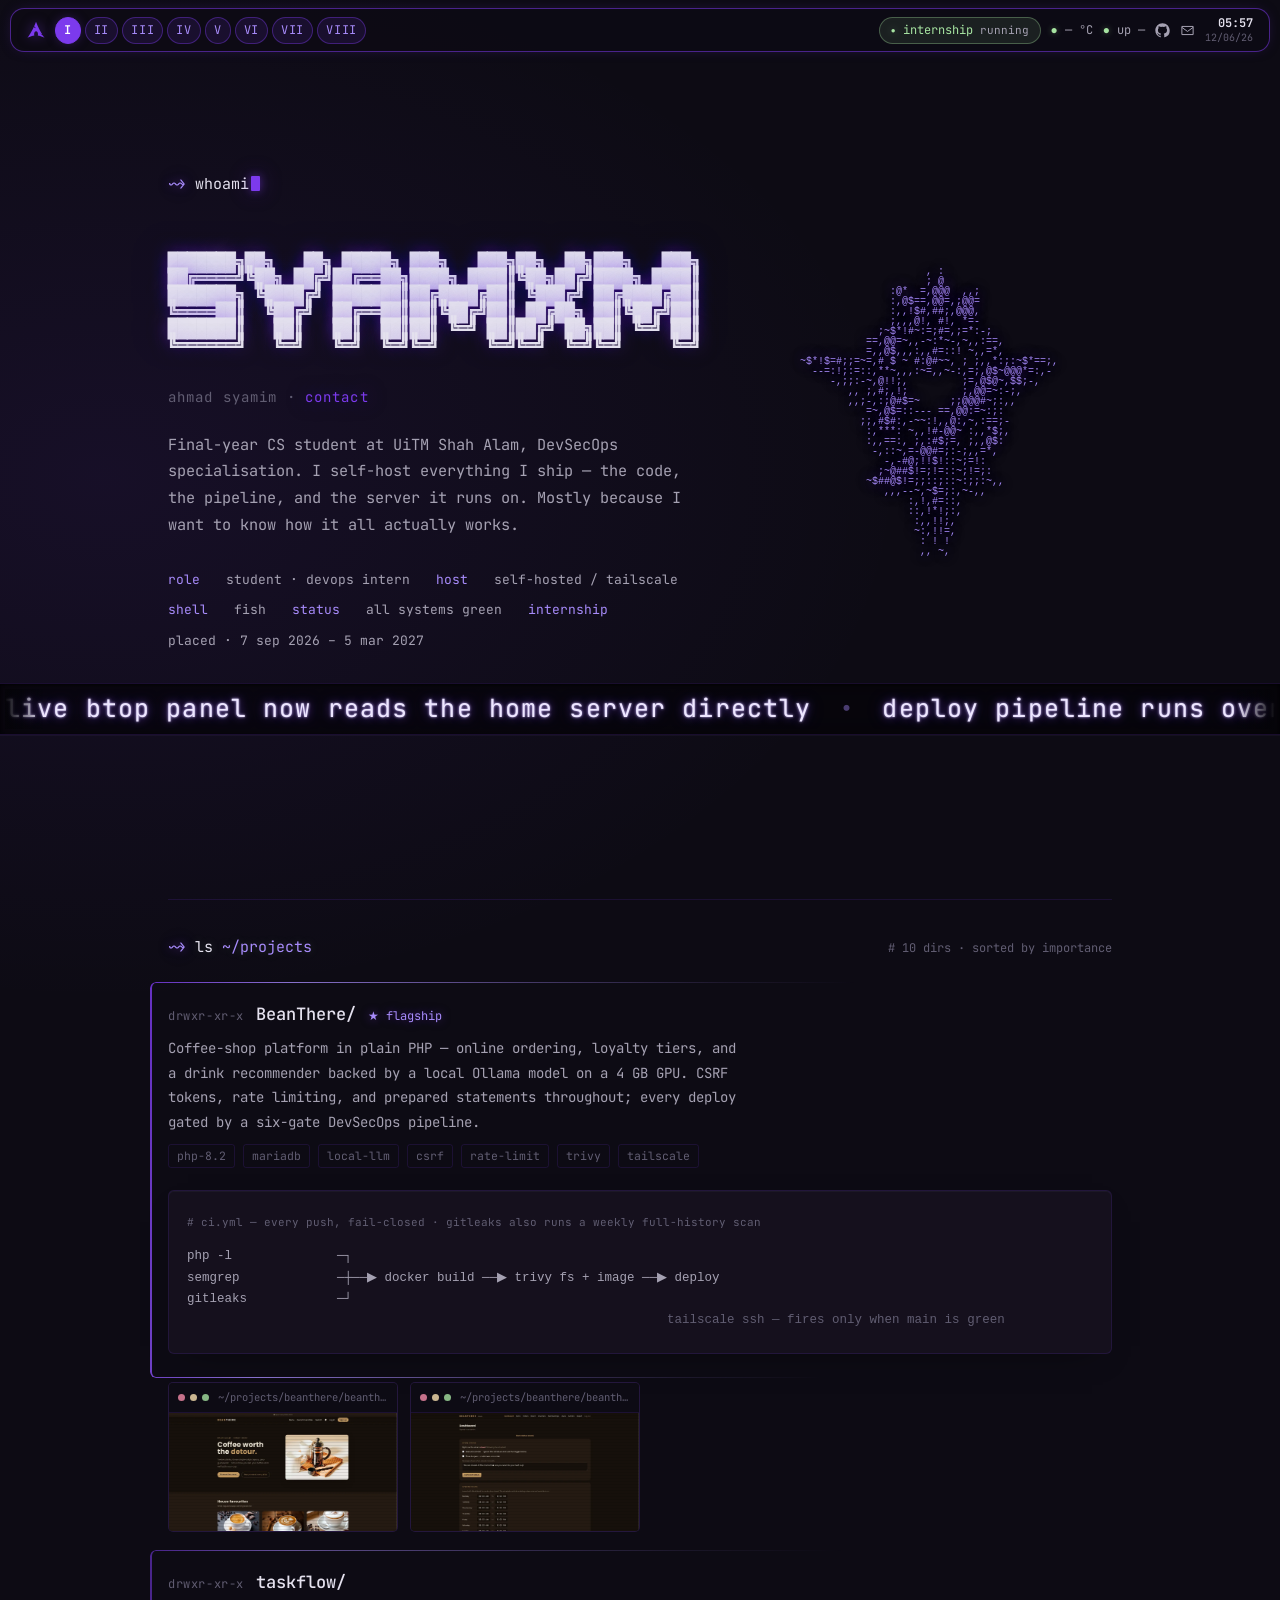
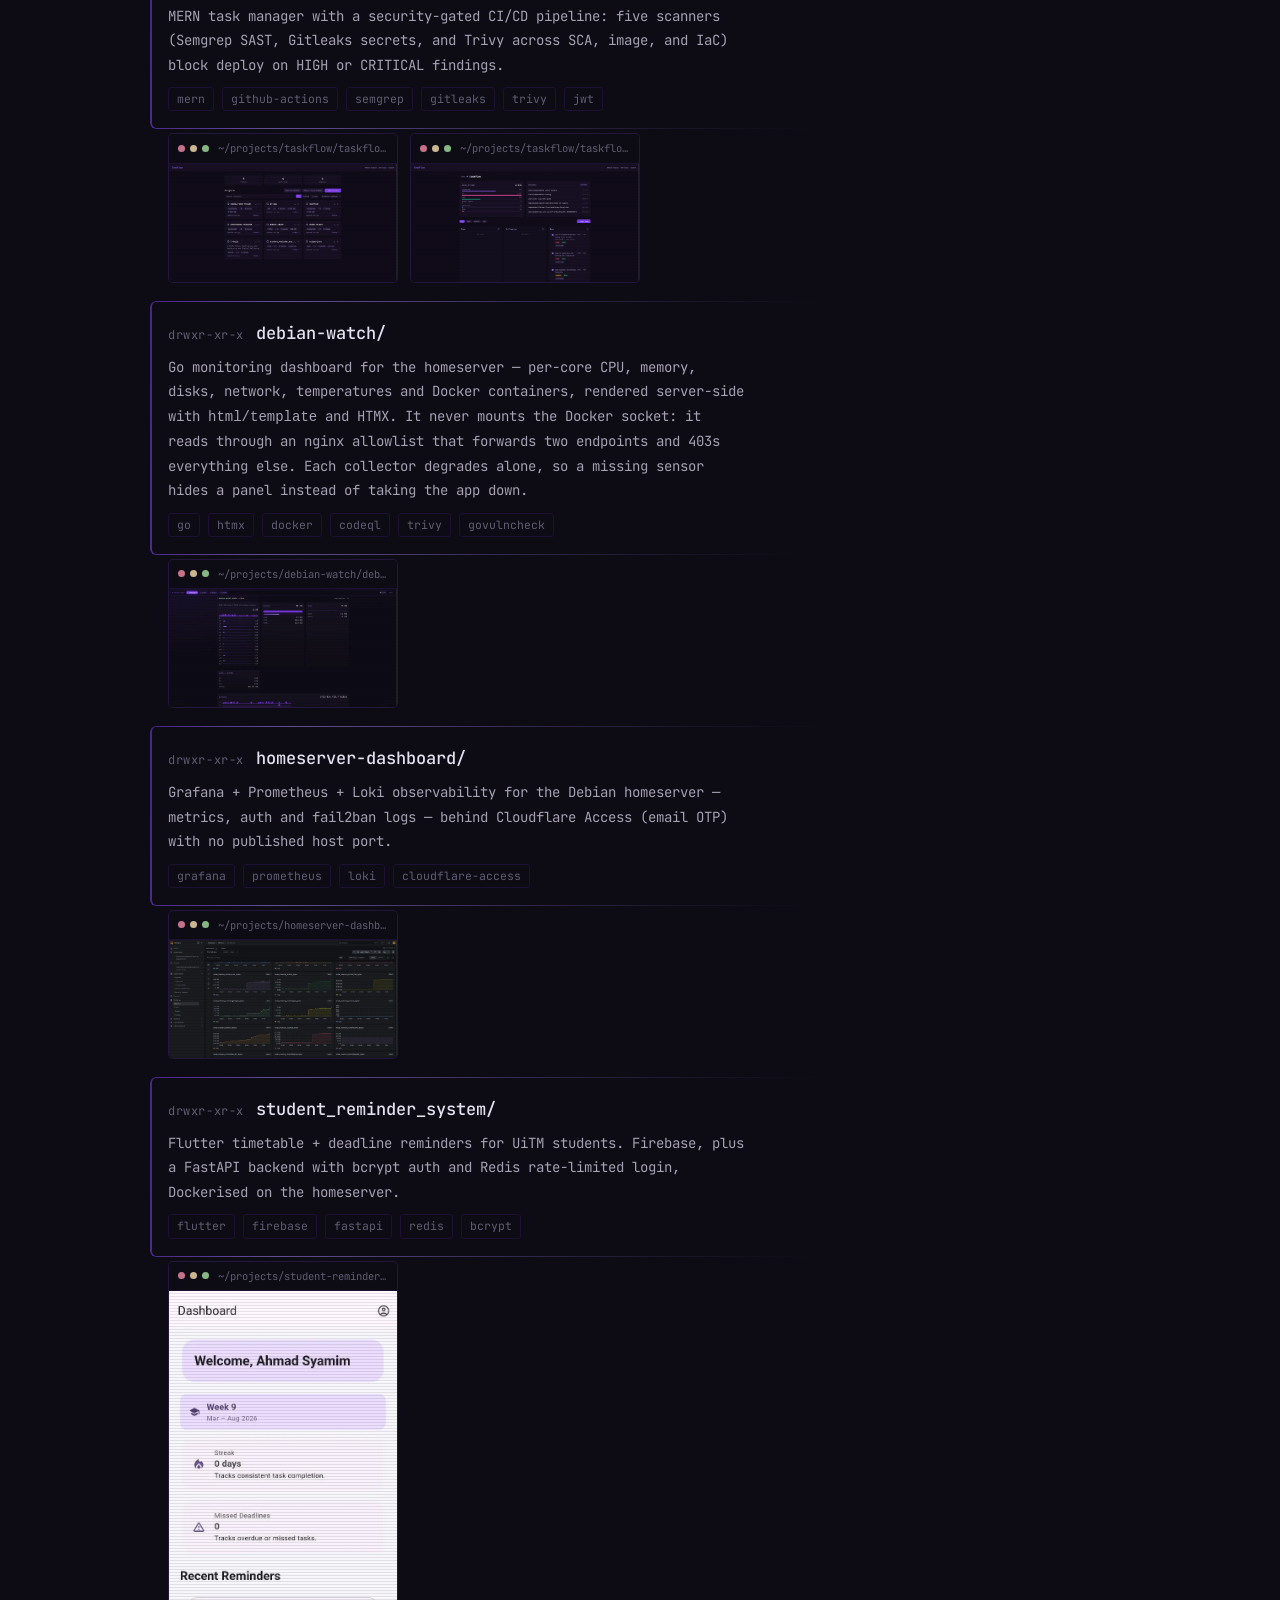
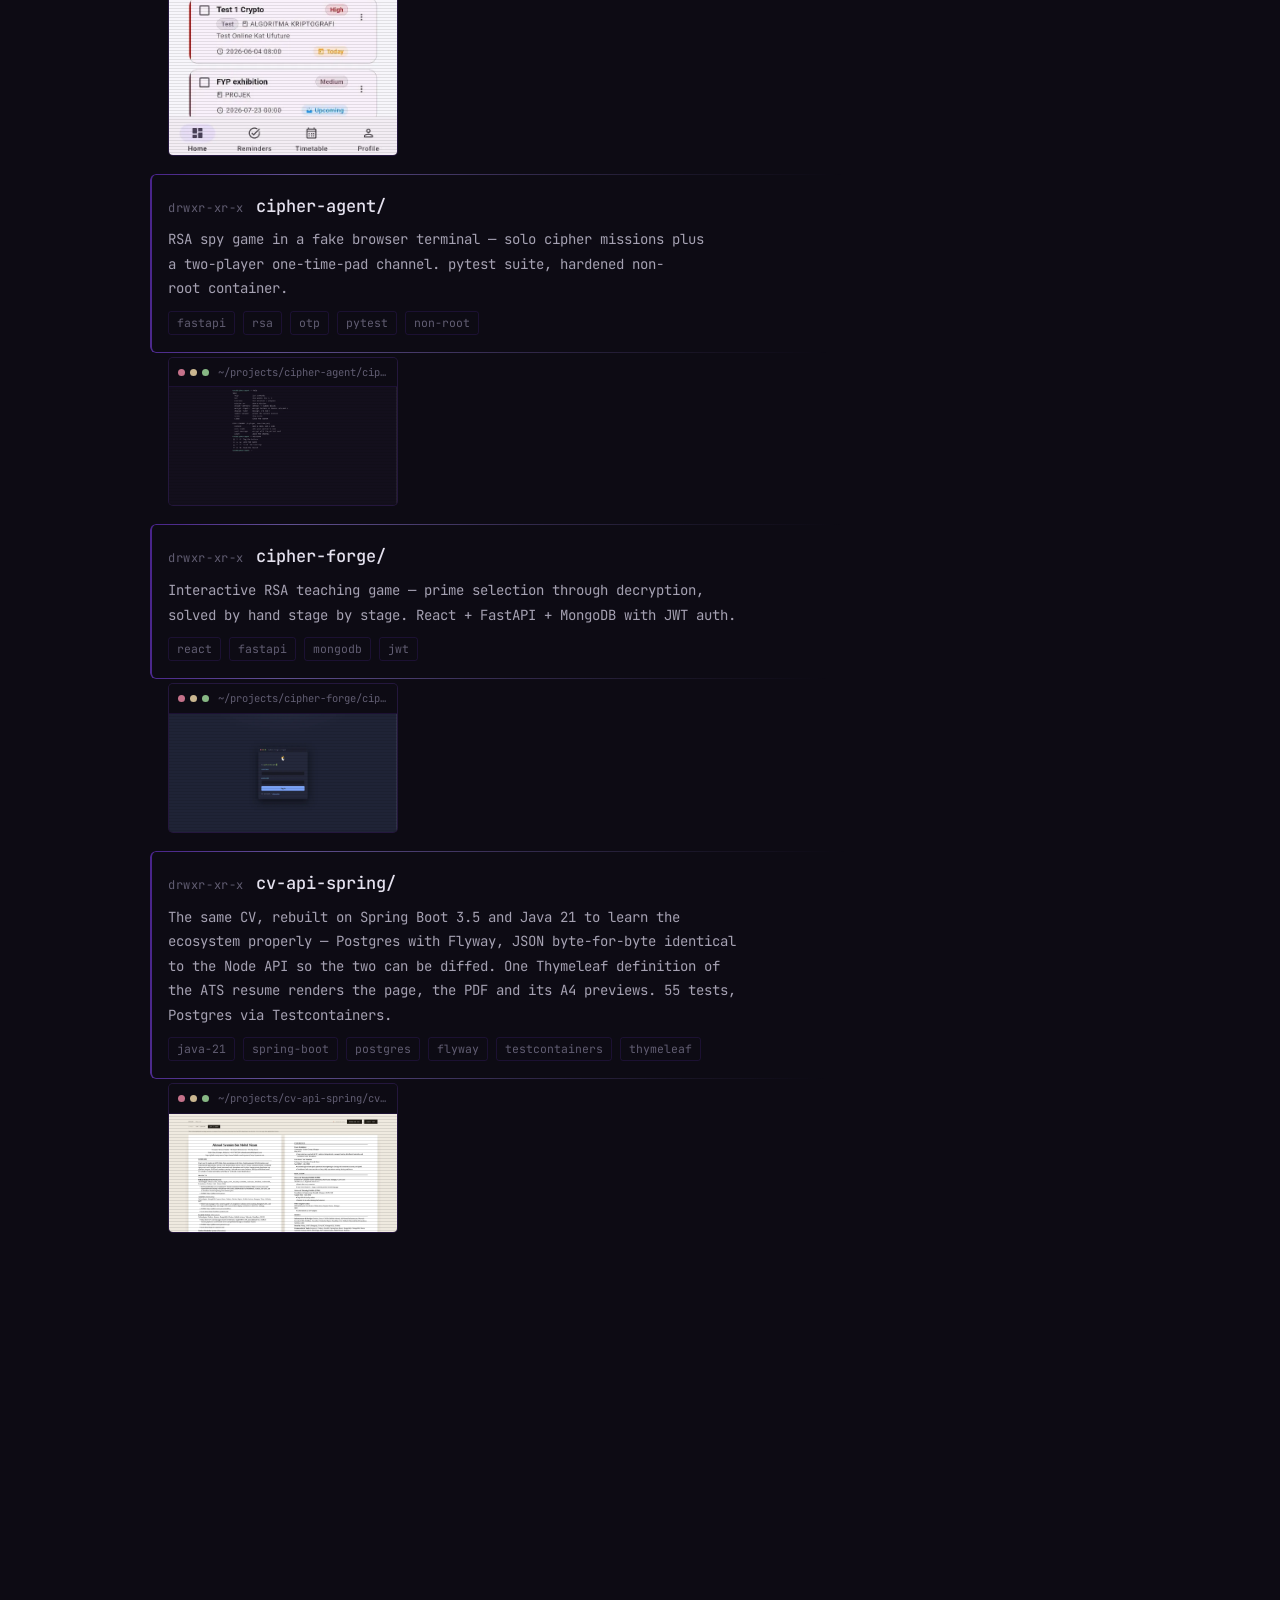
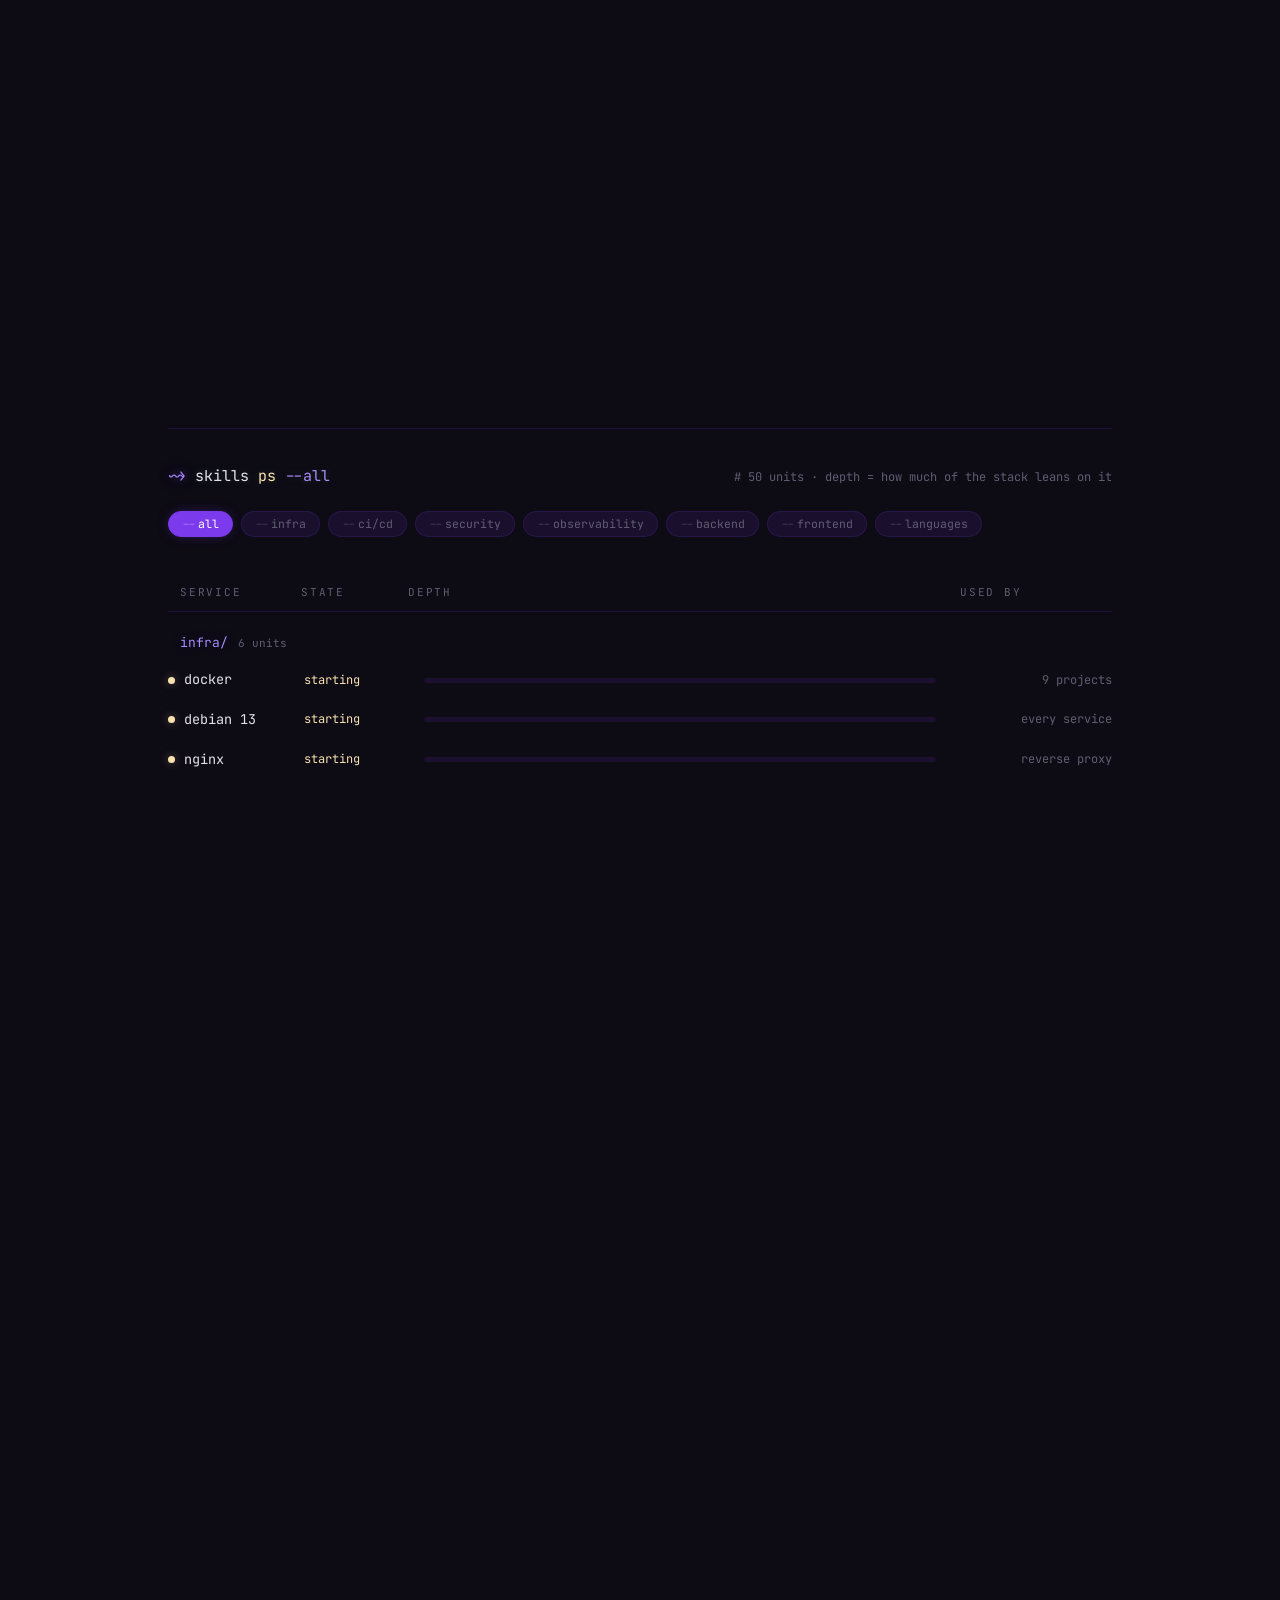
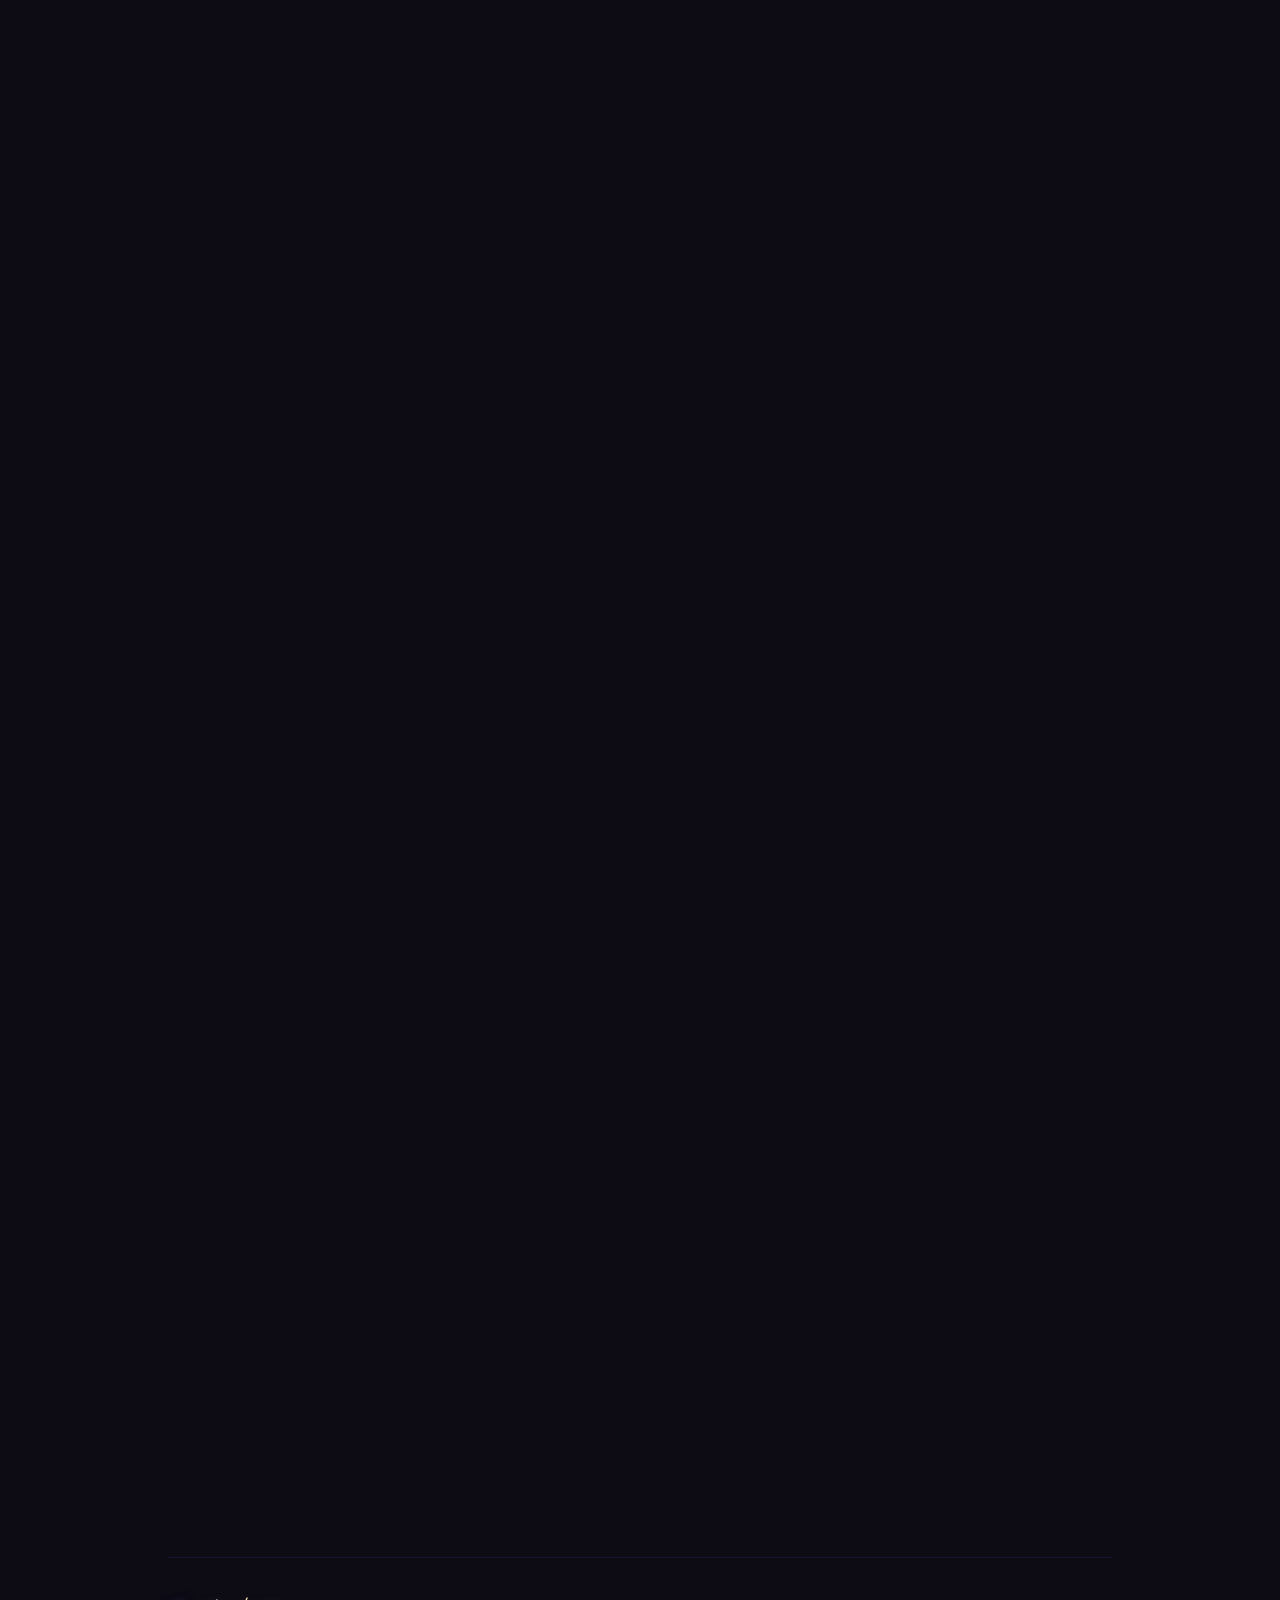
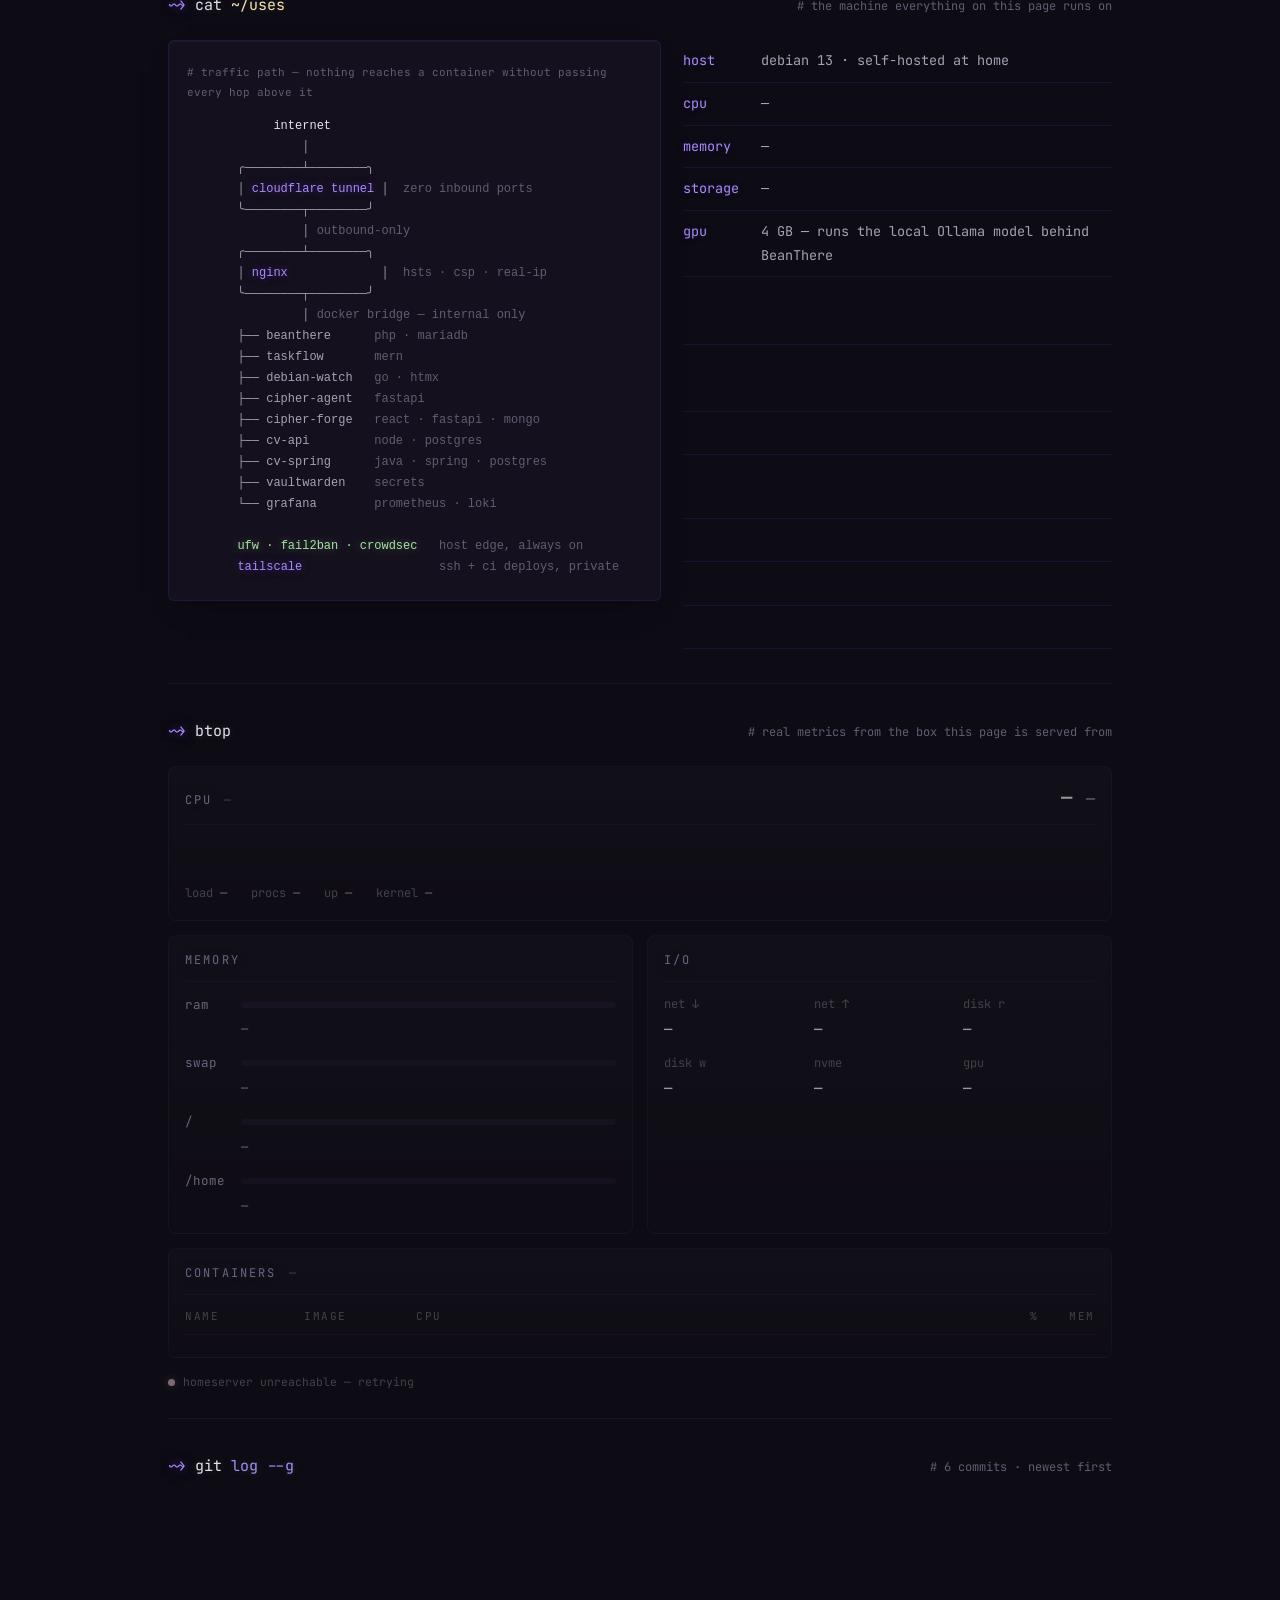
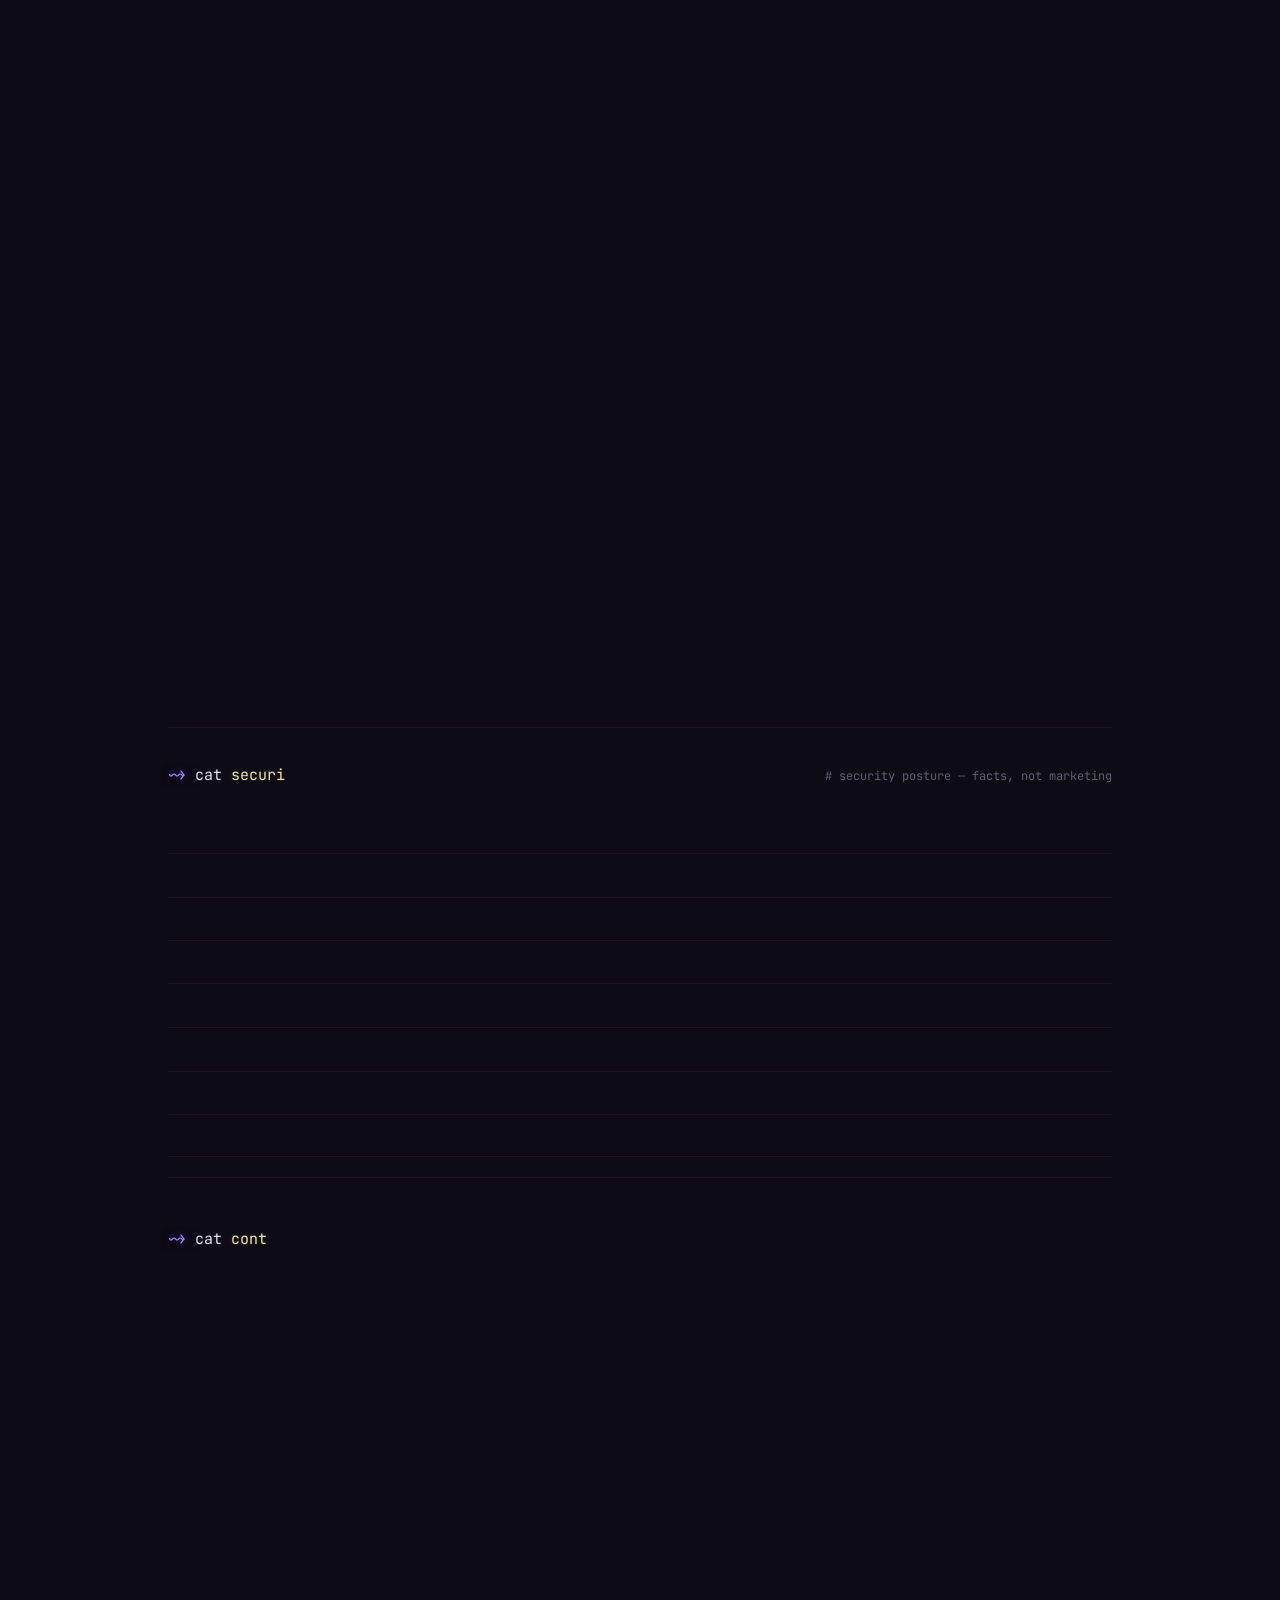
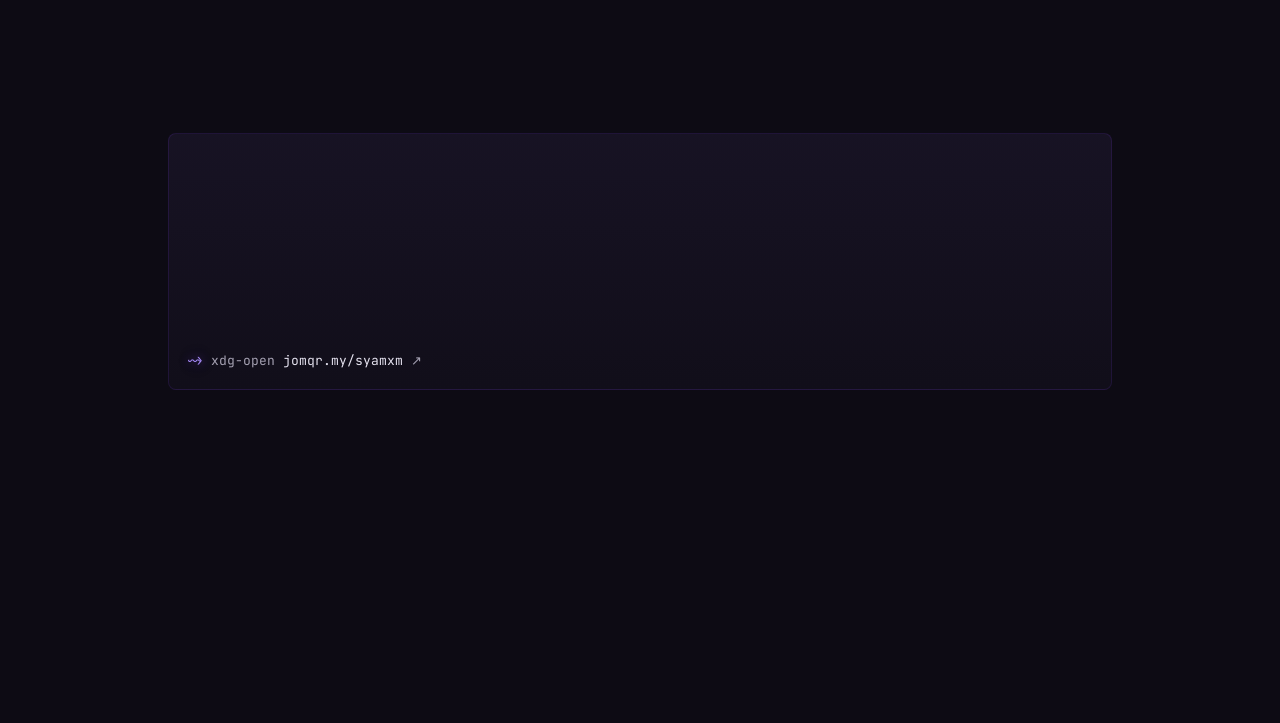
==== commit fd3638ee: "fix JOMQR text" ====
--- a/index.html
+++ b/index.html
@@ -856,13 +856,14 @@
       </div>
 
       <a class="jomqr ln" href="https://jomqr.my/syamxm" target="_blank" rel="noopener" aria-label="open my JomQR card">
-        <pre class="jart" aria-hidden="true"><span class="jrow" style="--i:5">     
-                                      ██╗ ██████╗ ███╗   ███╗ ██████╗ ██████╗ </span>
+        <pre class="jart" aria-hidden="true">
+<span class="jrow" style="--i:5">     ██╗ ██████╗ ███╗   ███╗ ██████╗ ██████╗ </span>
 <span class="jrow" style="--i:4">     ██║██╔═══██╗████╗ ████║██╔═══██╗██╔══██╗</span>
 <span class="jrow" style="--i:3">     ██║██║   ██║██╔████╔██║██║   ██║██████╔╝</span>
 <span class="jrow" style="--i:2">██   ██║██║   ██║██║╚██╔╝██║██║▄▄ ██║██╔══██╗</span>
 <span class="jrow" style="--i:1">╚█████╔╝╚██████╔╝██║ ╚═╝ ██║╚██████╔╝██║  ██║</span>
-<span class="jrow" style="--i:0"> ╚════╝  ╚═════╝ ╚═╝     ╚═╝ ╚══▀▀═╝ ╚═╝  ╚═╝</span></pre>
+<span class="jrow" style="--i:0"> ╚════╝  ╚═════╝ ╚═╝     ╚═╝ ╚══▀▀═╝ ╚═╝  ╚═╝</span>
+        </pre>
         <span class="jcap"><span class="prompt"><span class="tick">~&gt;</span></span> xdg-open <span class="jurl">jomqr.my/syamxm</span> <span class="jarrow">↗</span></span>
       </a>
 
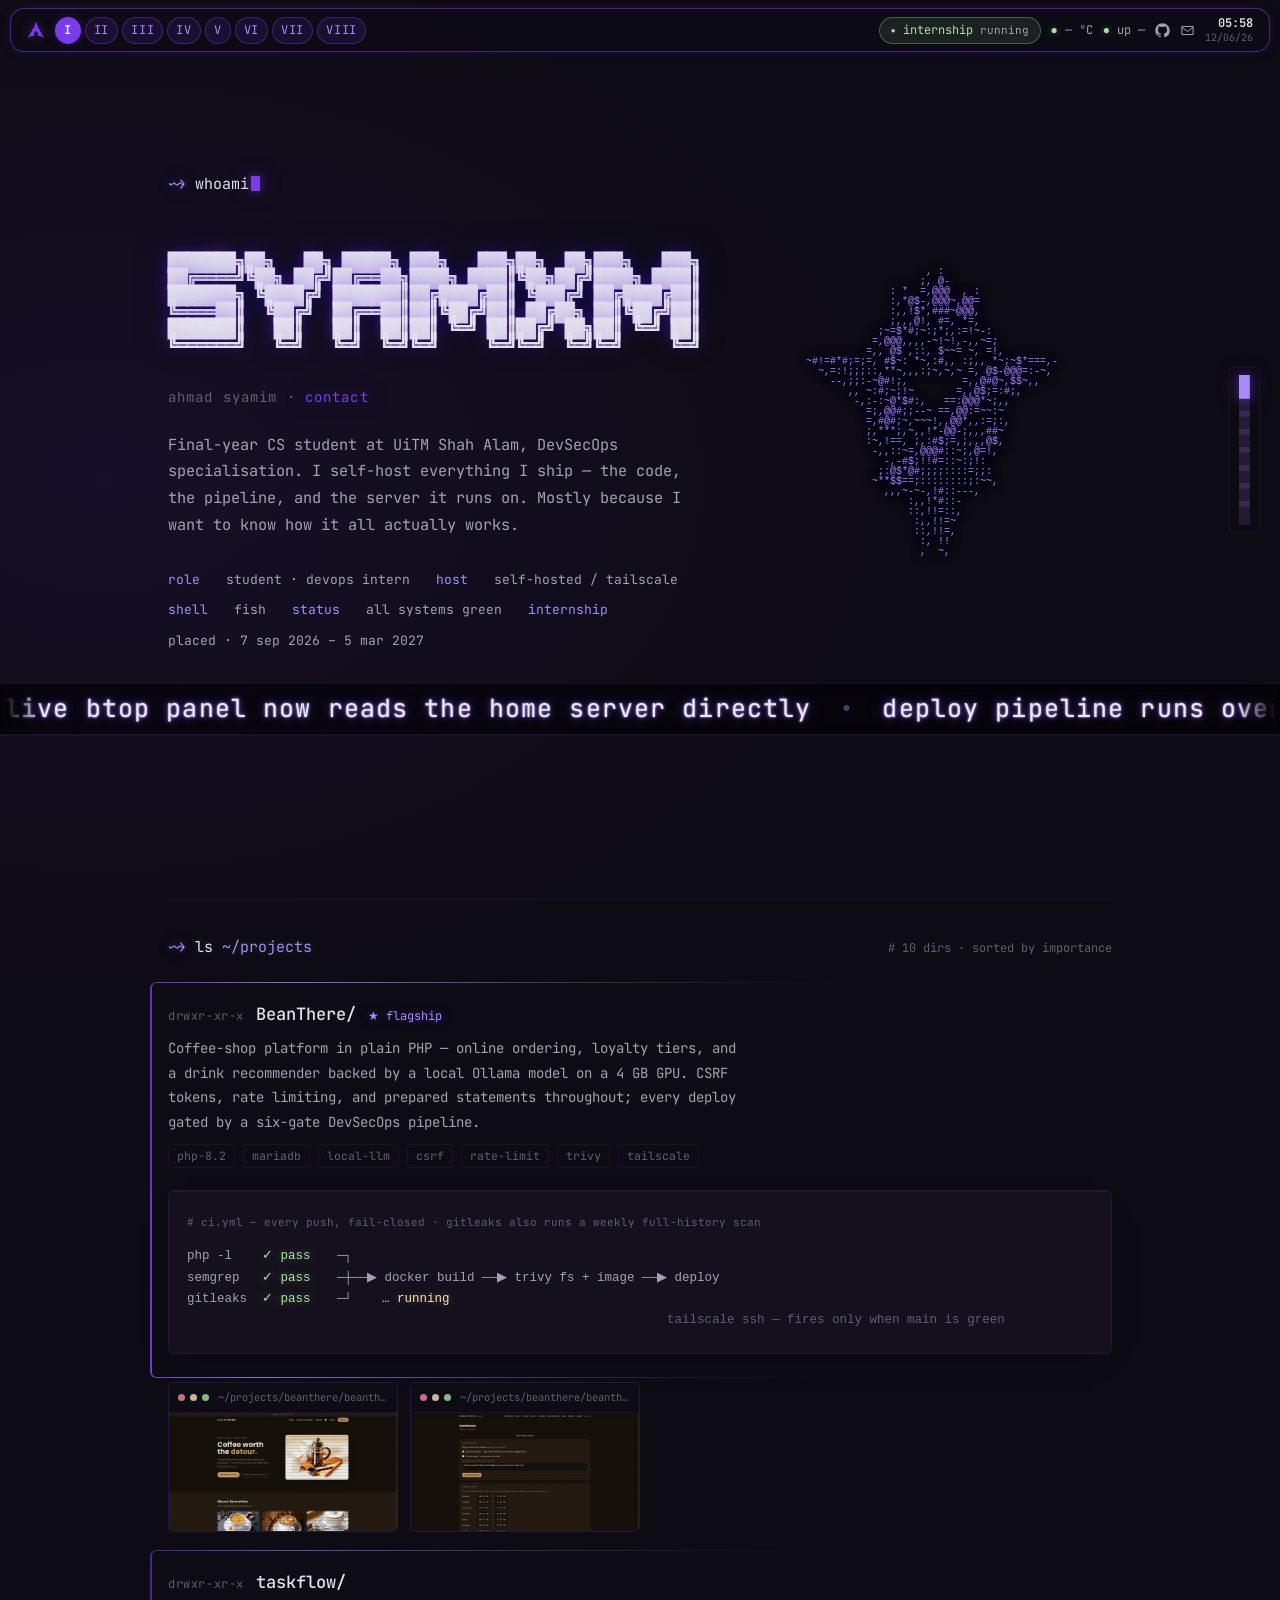
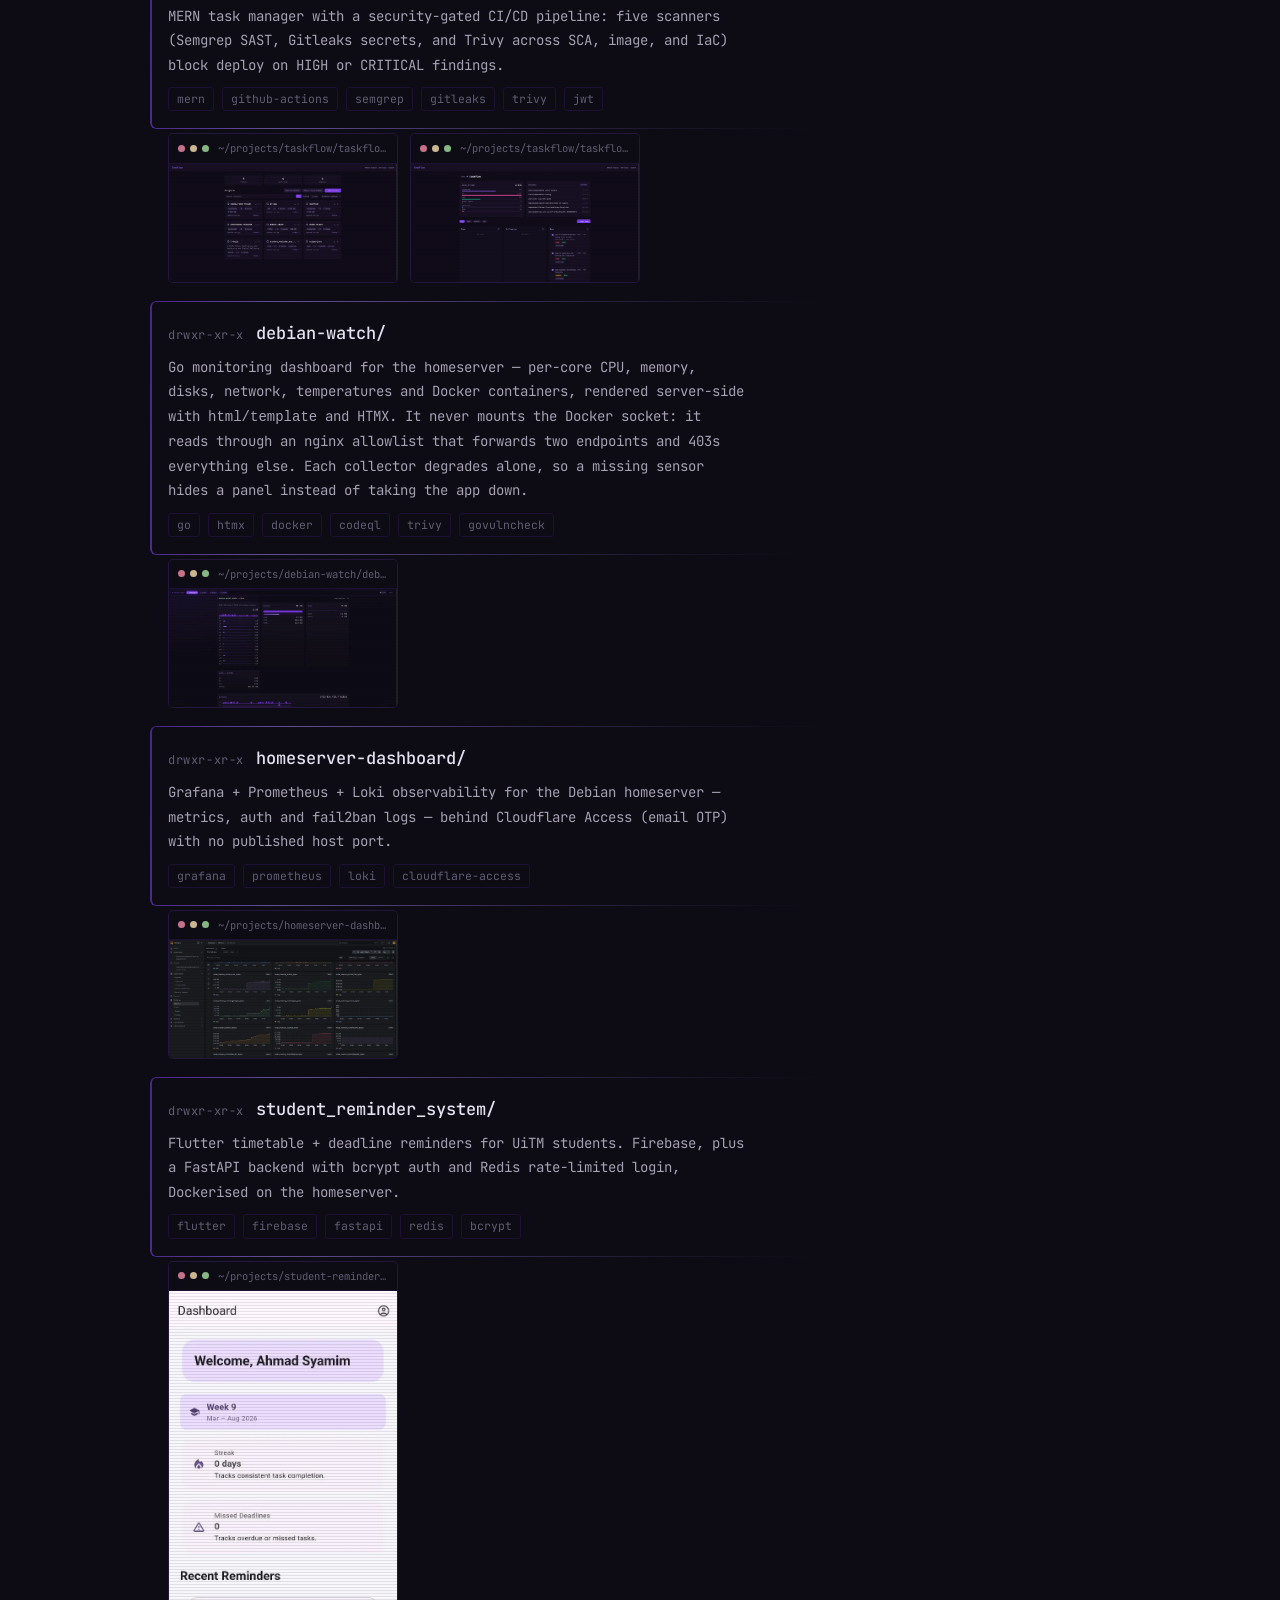
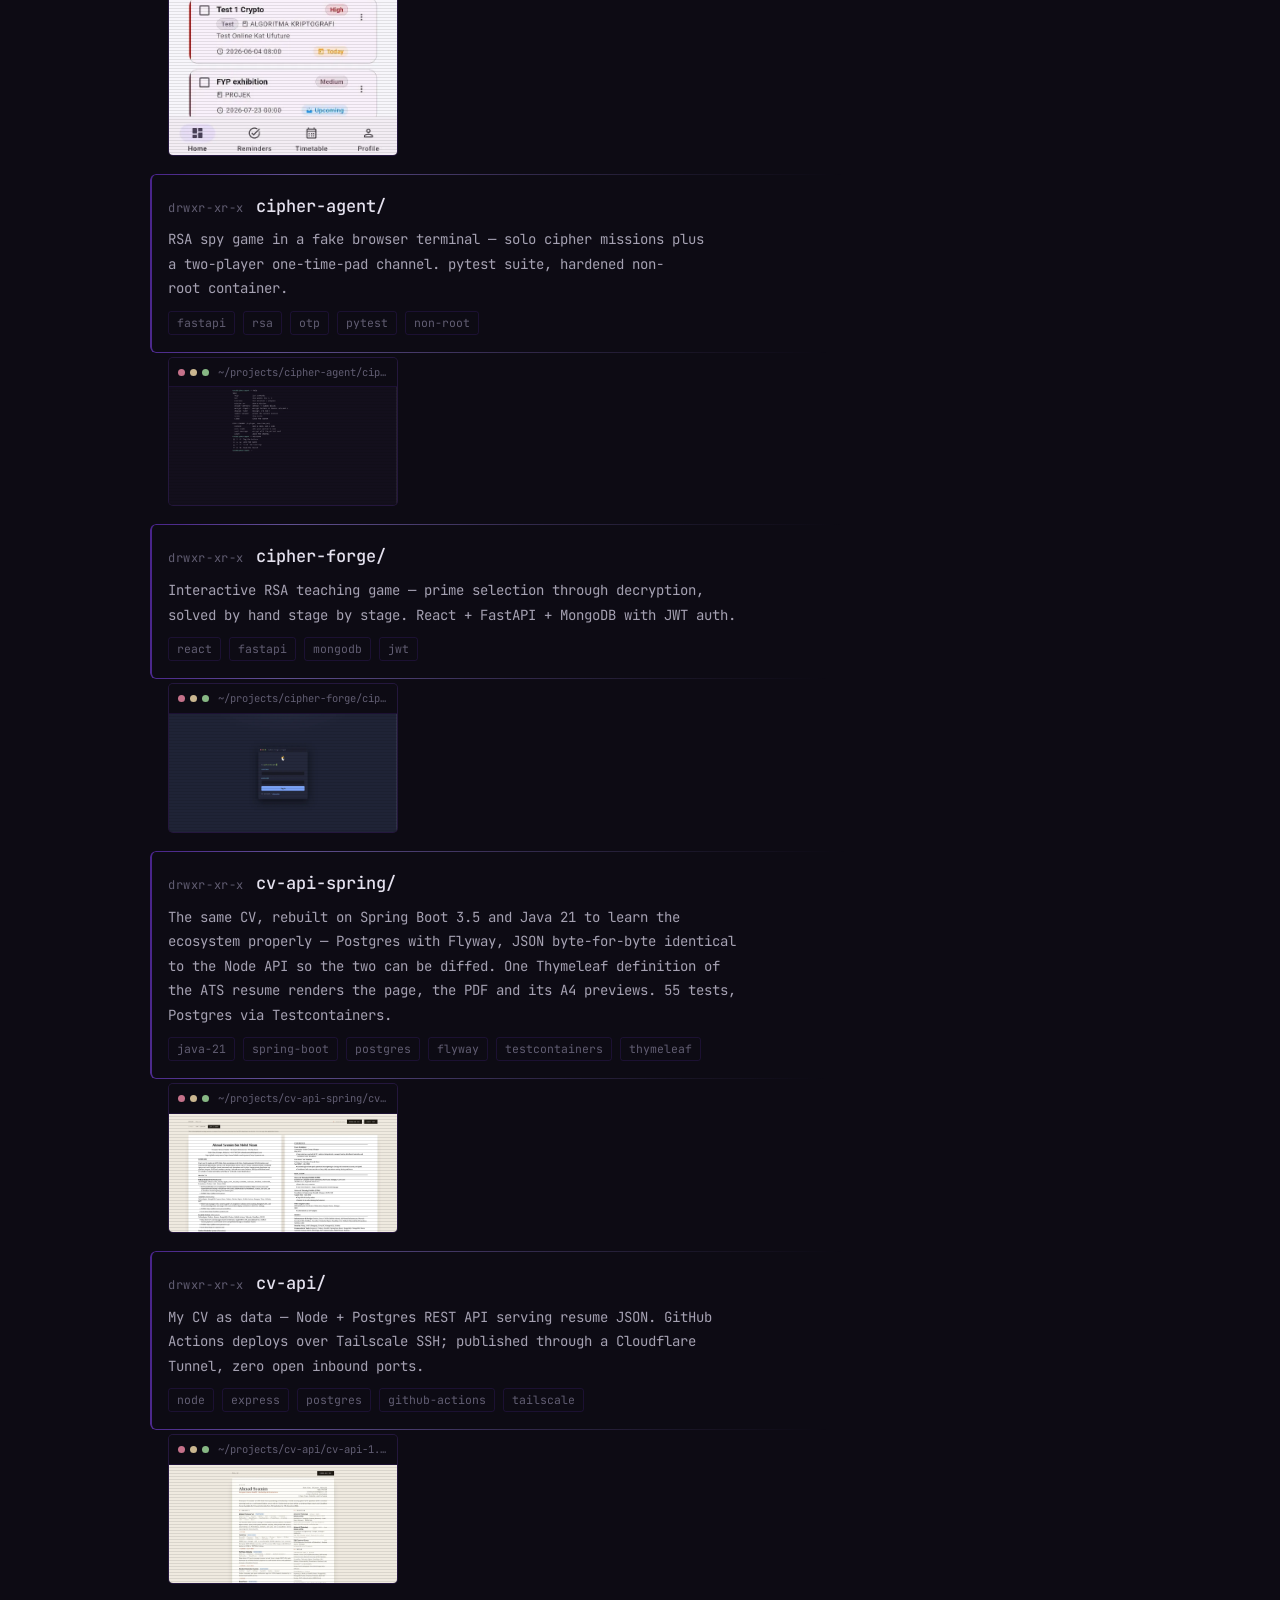
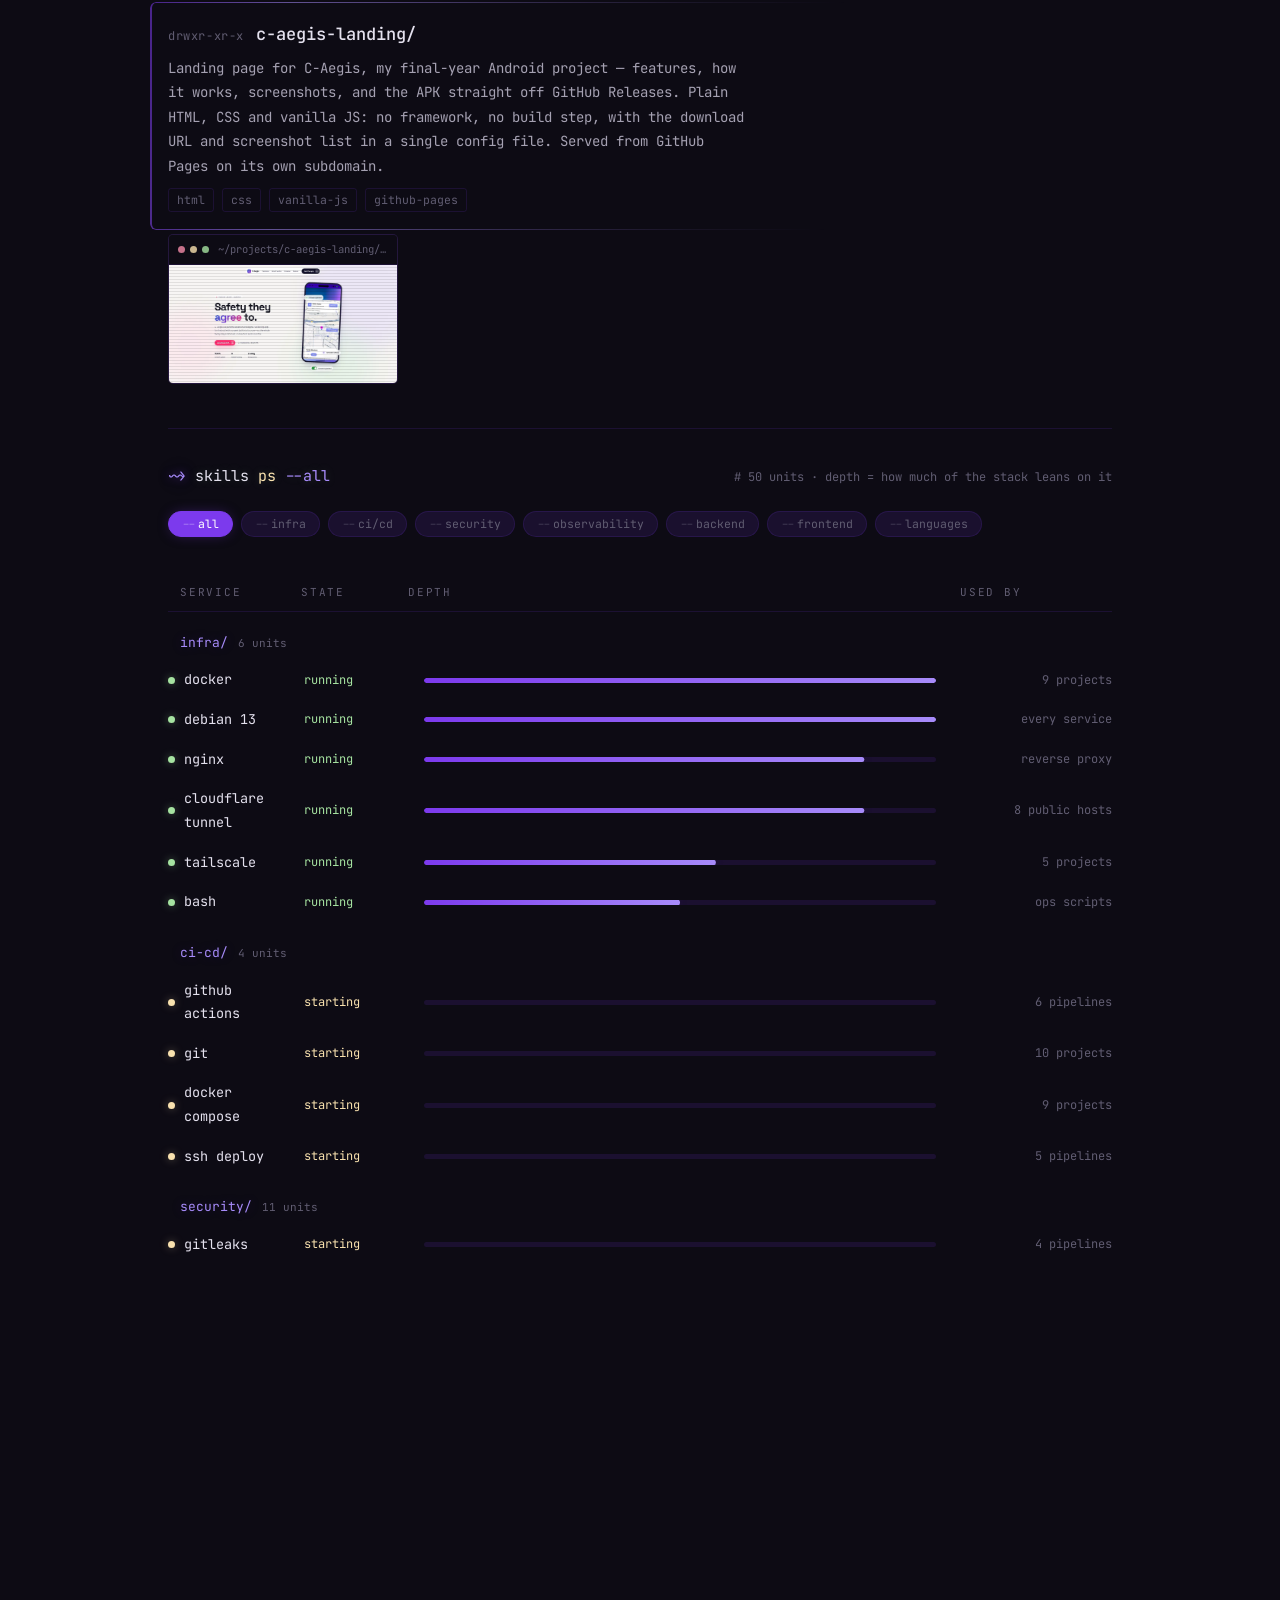
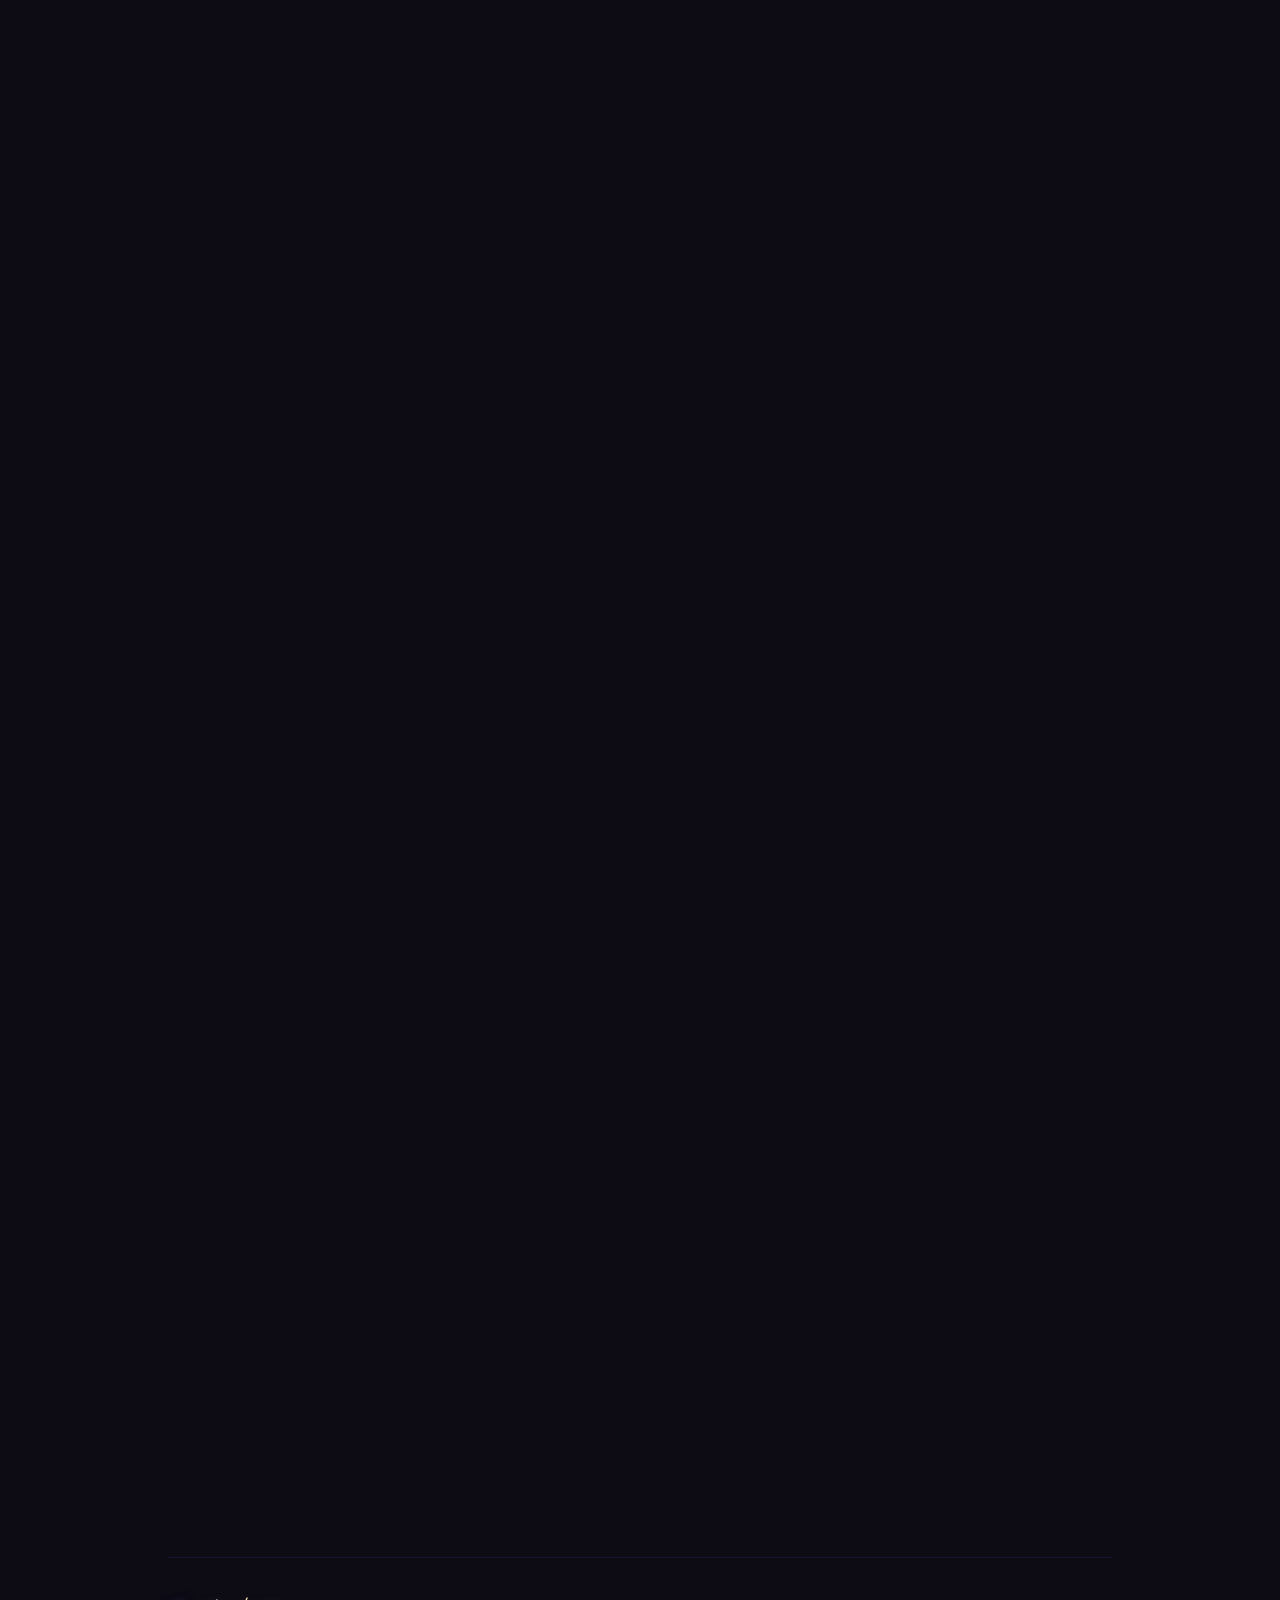
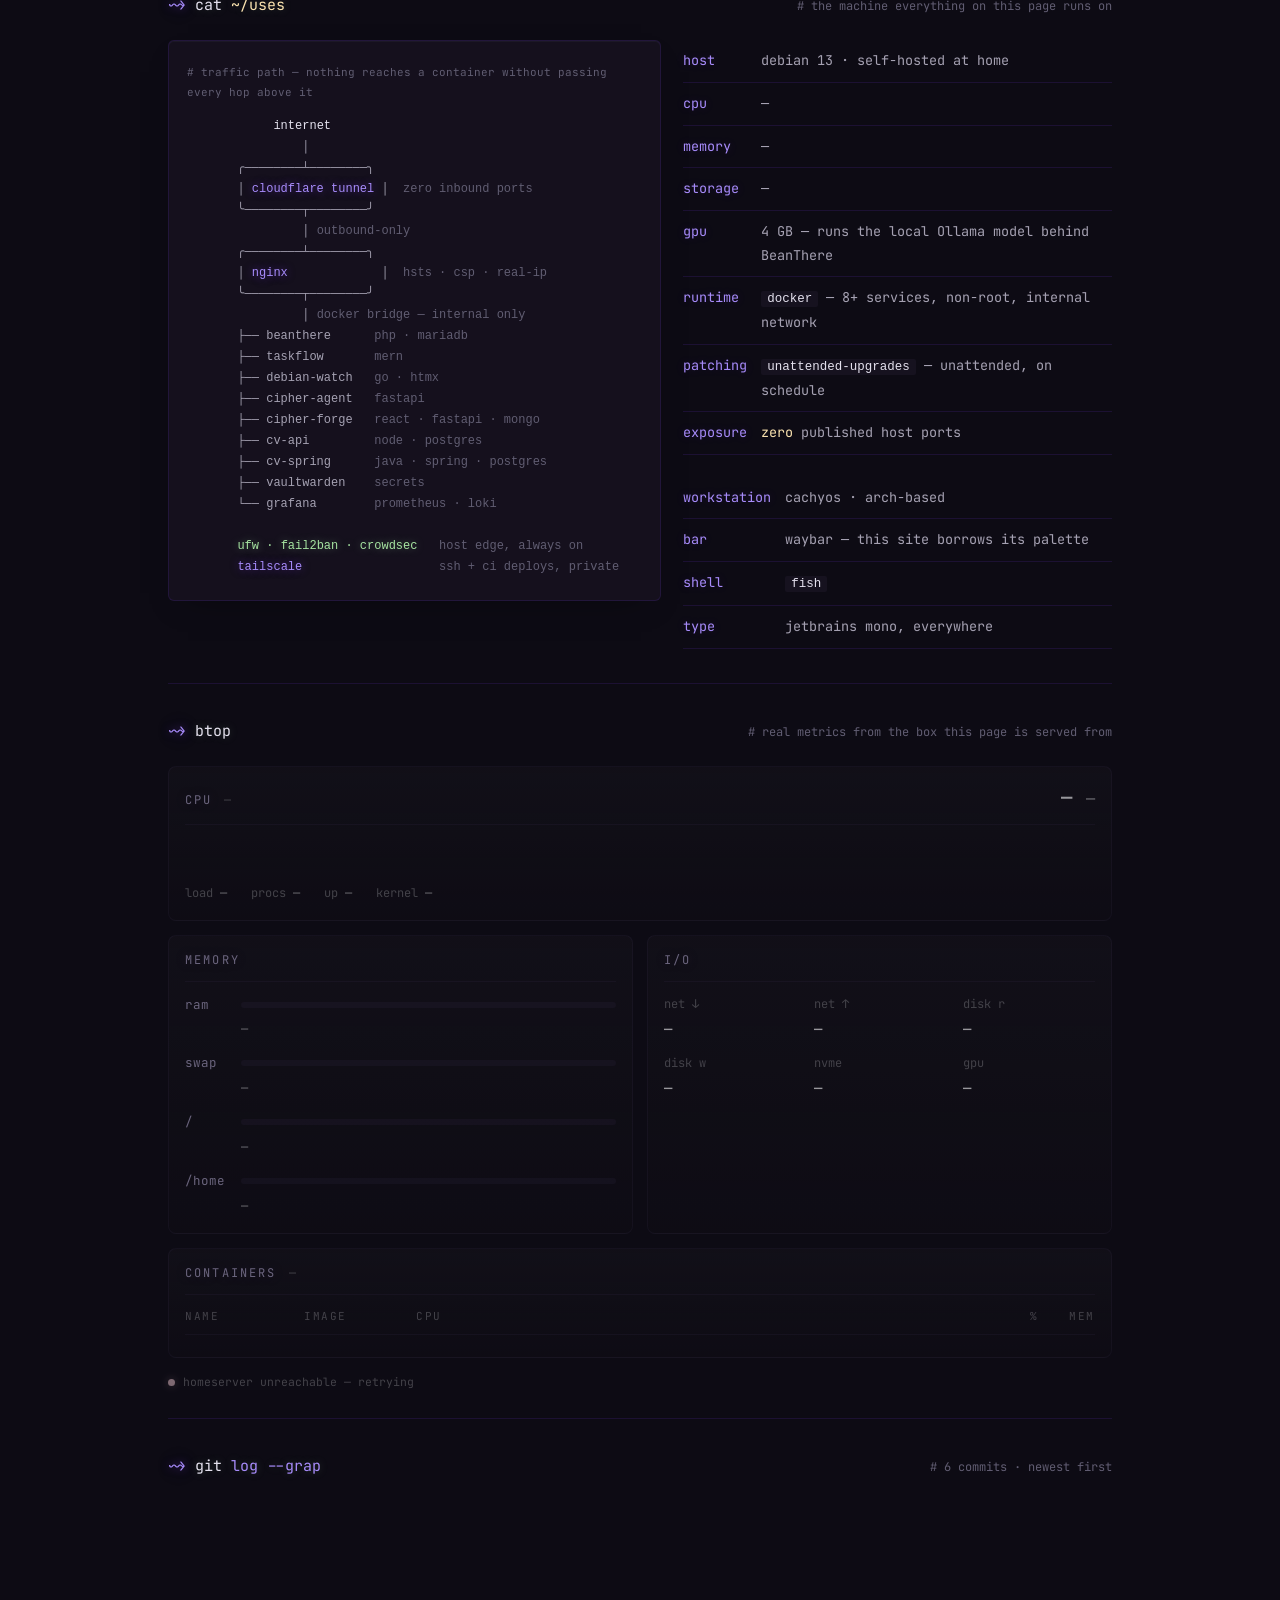
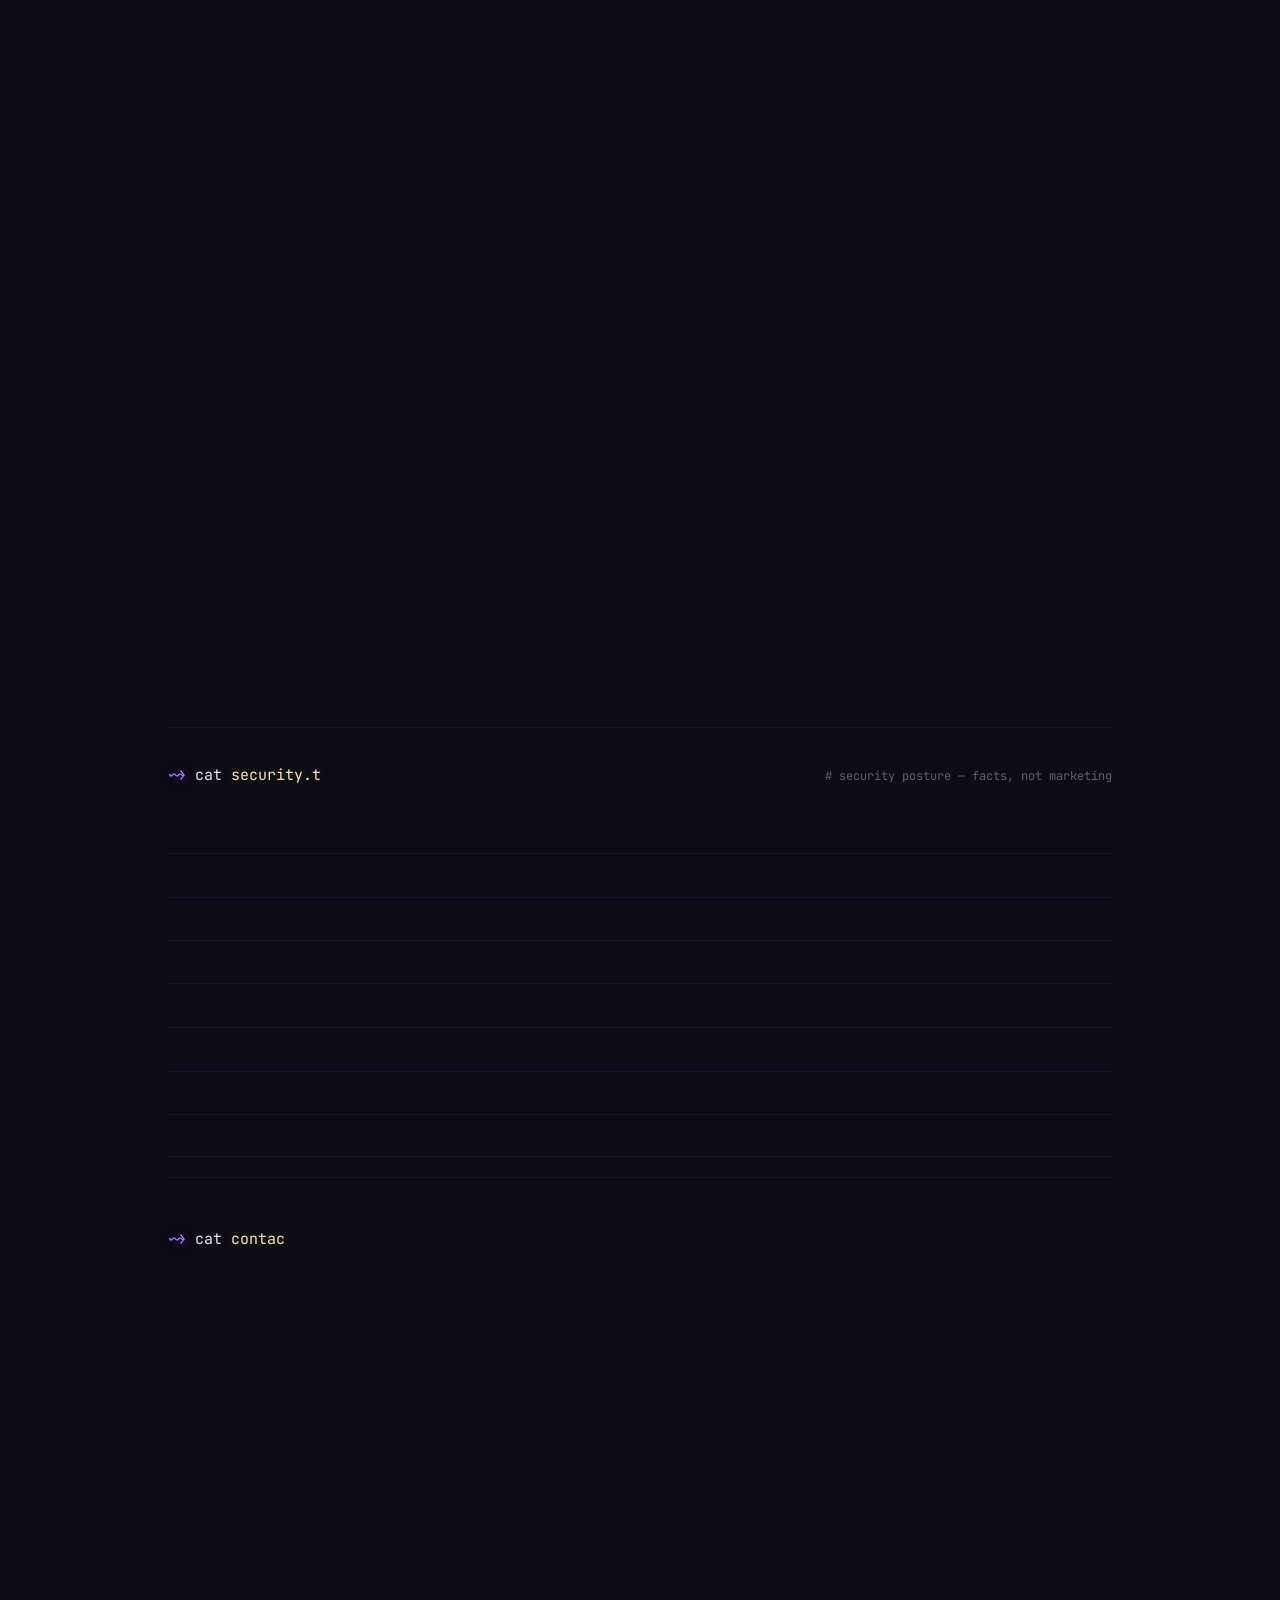
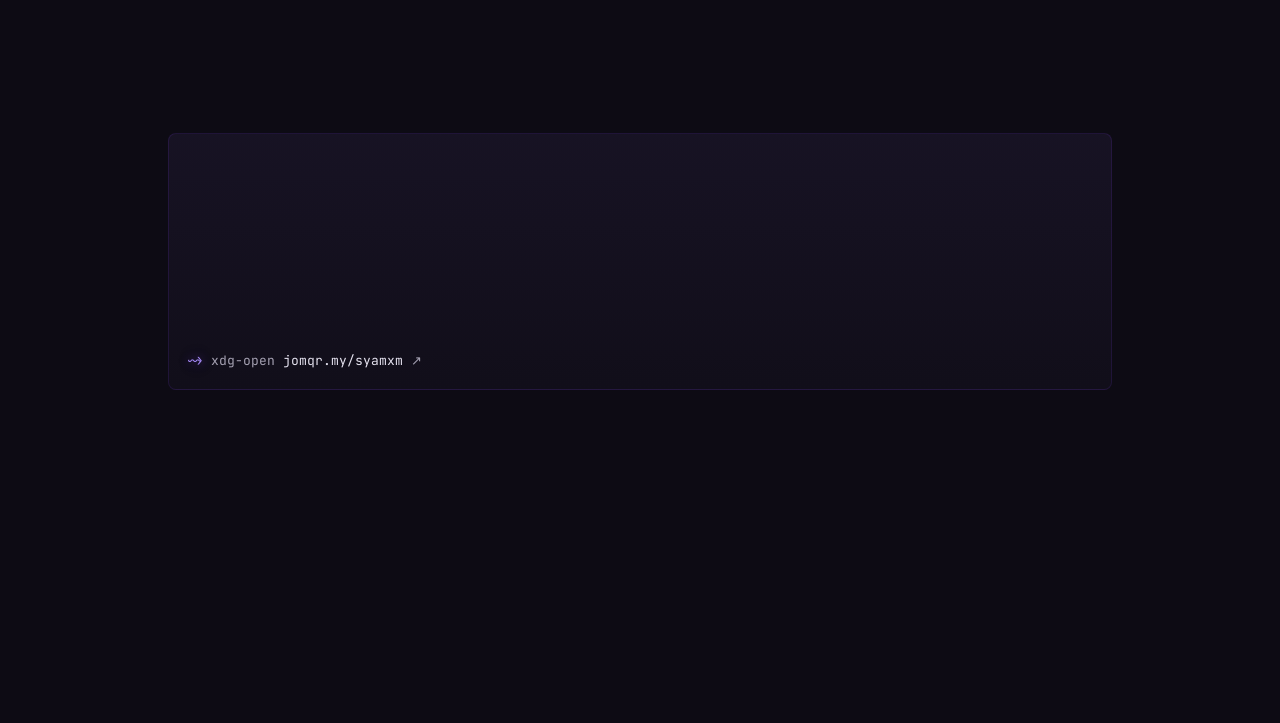
==== commit d772c540: "Add section rail and themed scrollbar" ====
--- a/index.html
+++ b/index.html
@@ -19,8 +19,8 @@
 <link rel="preload" href="assets/fonts/jetbrains-mono-latin.woff2" as="font" type="font/woff2" crossorigin>
 <link rel="preload" href="assets/fonts/jetbrains-mono-box.woff2" as="font" type="font/woff2" crossorigin>
 <link rel="stylesheet" href="css/fonts.css?v=13">
-<link rel="stylesheet" href="css/base.css?v=13">
-<link rel="stylesheet" href="css/layout.css?v=16">
+<link rel="stylesheet" href="css/base.css?v=14">
+<link rel="stylesheet" href="css/layout.css?v=17">
 <link rel="stylesheet" href="css/components.css?v=14">
 <script defer src="https://analytics.syamxm.com/script.js" data-website-id="dbf1a401-2675-400b-9680-7041df0dfdf9"></script>
 </head>
@@ -100,6 +100,17 @@
   </a>
 </div>
 
+<nav class="rail" aria-label="section ruler">
+  <a class="rmark" href="#about" data-nav><span class="rtag"><i>I</i>about</span></a>
+  <a class="rmark" href="#projects" data-nav><span class="rtag"><i>II</i>projects</span></a>
+  <a class="rmark" href="#stack" data-nav><span class="rtag"><i>III</i>stack</span></a>
+  <a class="rmark" href="#uses" data-nav><span class="rtag"><i>IV</i>uses</span></a>
+  <a class="rmark" href="#btop" data-nav><span class="rtag"><i>V</i>live</span></a>
+  <a class="rmark" href="#timeline" data-nav><span class="rtag"><i>VI</i>timeline</span></a>
+  <a class="rmark" href="#posture" data-nav><span class="rtag"><i>VII</i>security</span></a>
+  <a class="rmark" href="#contact" data-nav><span class="rtag"><i>VIII</i>contact</span></a>
+</nav>
+
 <div class="shell">
 <main>
 
--- a/css/base.css
+++ b/css/base.css
@@ -75,9 +75,25 @@
   }
 }
 ::selection{background:var(--accent);color:#fff}
-/* no scrollbar chrome — the statusbar progress line is the position indicator */
-html{scrollbar-width:none}
-::-webkit-scrollbar{width:0;height:0}
+/* scrollbar as a stack of pixel blocks. webkit gets the real thing; firefox
+   only supports a width keyword and two colours, so it gets the plain bar. */
+html{scrollbar-width:thin;scrollbar-color:var(--accent) transparent}
+/* height stays 0 so the ticker and the wide tables keep scrolling bare */
+::-webkit-scrollbar{width:10px;height:0}
+::-webkit-scrollbar-track{
+  background:rgba(22,18,31,.6);
+  border-left:1px solid var(--line);
+}
+::-webkit-scrollbar-thumb{
+  border:2px solid transparent;
+  background:repeating-linear-gradient(180deg,
+    var(--accent) 0 5px,rgba(124,58,237,.25) 5px 7px) padding-box;
+}
+::-webkit-scrollbar-thumb:hover{
+  background:repeating-linear-gradient(180deg,
+    var(--purple) 0 5px,rgba(167,139,250,.3) 5px 7px) padding-box;
+}
+::-webkit-scrollbar-corner{background:transparent}
 
 .prompt{color:var(--green);text-shadow:0 0 10px rgba(166,227,161,.22)}
 .prompt .tick{color:var(--purple);text-shadow:0 0 8px var(--glow-purple),0 0 26px rgba(124,58,237,.25)}
--- a/css/layout.css
+++ b/css/layout.css
@@ -202,6 +202,61 @@
     -webkit-backdrop-filter:blur(16px) saturate(1.5);
   }
 }
+
+/* ---- section ruler — vertical block gauge, only in the band where the
+   statusbar pills have shed their text labels. shares [data-nav] with the
+   existing scrollspy, so it needs no JS of its own. ---- */
+.rail{
+  display:none;
+  position:fixed;top:50%;right:20px;z-index:4;
+  transform:translateY(-50%);
+  flex-direction:column;gap:0;
+  padding:10px 9px;
+  background:rgba(13,11,20,.55);
+  border:1px solid var(--line);border-radius:4px;
+  backdrop-filter:blur(10px);
+  -webkit-backdrop-filter:blur(10px);
+}
+@media(max-width:1339px) and (min-width:621px){.rail{display:flex}}
+/* every mark is a solid block so the column reads as one continuous gauge —
+   ▓ and ░ dither into mush at this size, so the three states are carried by
+   tone instead of by glyph */
+/* tone is carried by colour alpha, never by opacity — opacity here would
+   clamp the hover label nested inside the mark */
+.rmark{
+  position:relative;
+  display:block;
+  text-decoration:none;
+  font-size:18px;line-height:1;
+  color:rgba(167,139,250,.62);
+  transition:color .45s var(--ease),text-shadow .45s var(--ease);
+}
+.rmark::before{content:"█"}
+/* the ruler reads itself: no previous-sibling selector needed — marks after
+   the active one are still ahead, everything before it has been passed.
+   :where() keeps this at the same weight as :hover so hover still wins. */
+.rmark.on ~ :where(.rmark){color:rgba(167,139,250,.14)}
+.rmark.on{
+  color:var(--purple);
+  text-shadow:0 0 10px var(--glow-purple),0 0 22px rgba(124,58,237,.35);
+}
+.rmark:hover,.rmark:focus-visible{color:var(--fg);outline:none}
+.rtag{
+  position:absolute;right:calc(100% + 12px);top:50%;
+  display:flex;align-items:baseline;gap:7px;
+  padding:4px 9px;
+  white-space:nowrap;font-size:11px;
+  color:var(--fg);
+  background:rgba(22,18,31,.94);
+  border:1px solid rgba(124,58,237,.4);border-radius:3px;
+  backdrop-filter:blur(10px);
+  -webkit-backdrop-filter:blur(10px);
+  opacity:0;transform:translate(6px,-50%);
+  pointer-events:none;
+  transition:opacity .45s var(--ease),transform .45s var(--ease);
+}
+.rtag i{font-style:normal;color:var(--purple);font-size:10px;letter-spacing:.08em}
+.rmark:hover .rtag,.rmark:focus-visible .rtag{opacity:1;transform:translate(0,-50%)}
 
 /* scroll progress — pure CSS scroll-timeline, no JS */
 .scrollprogress{
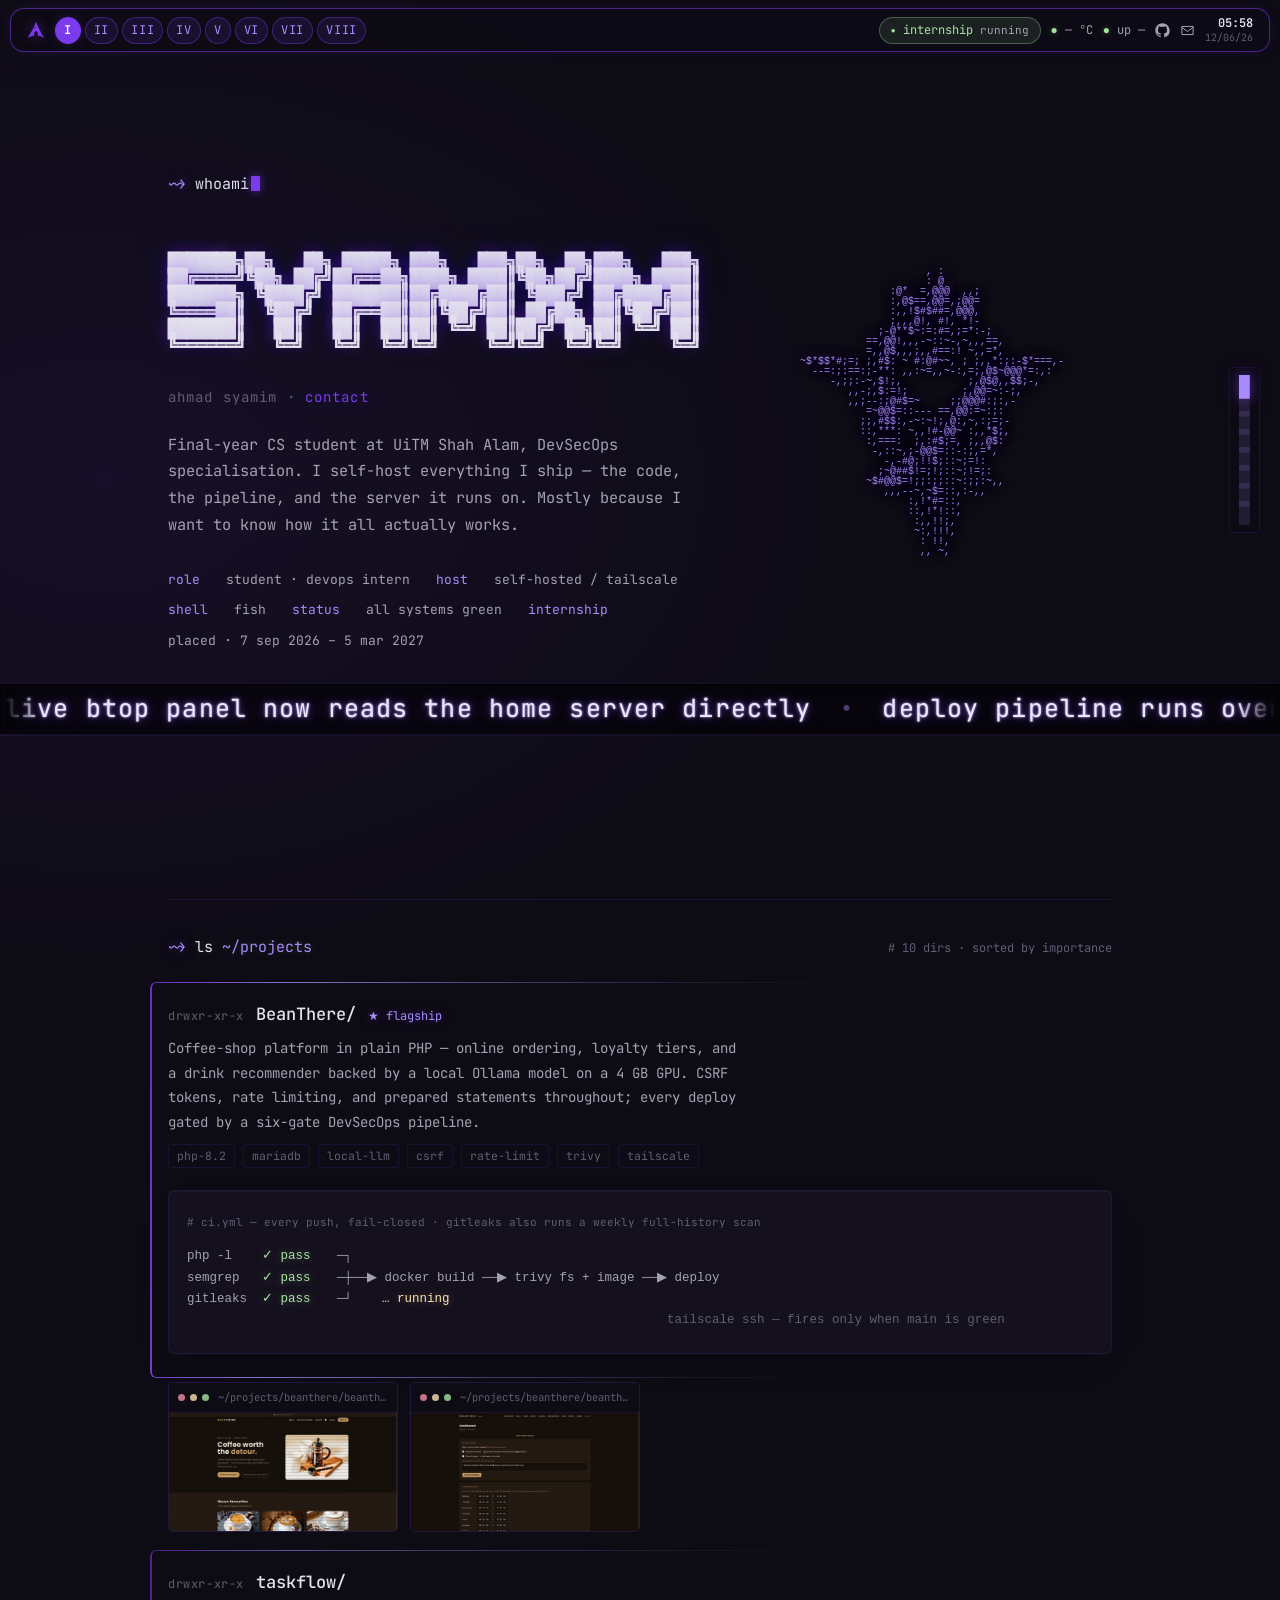
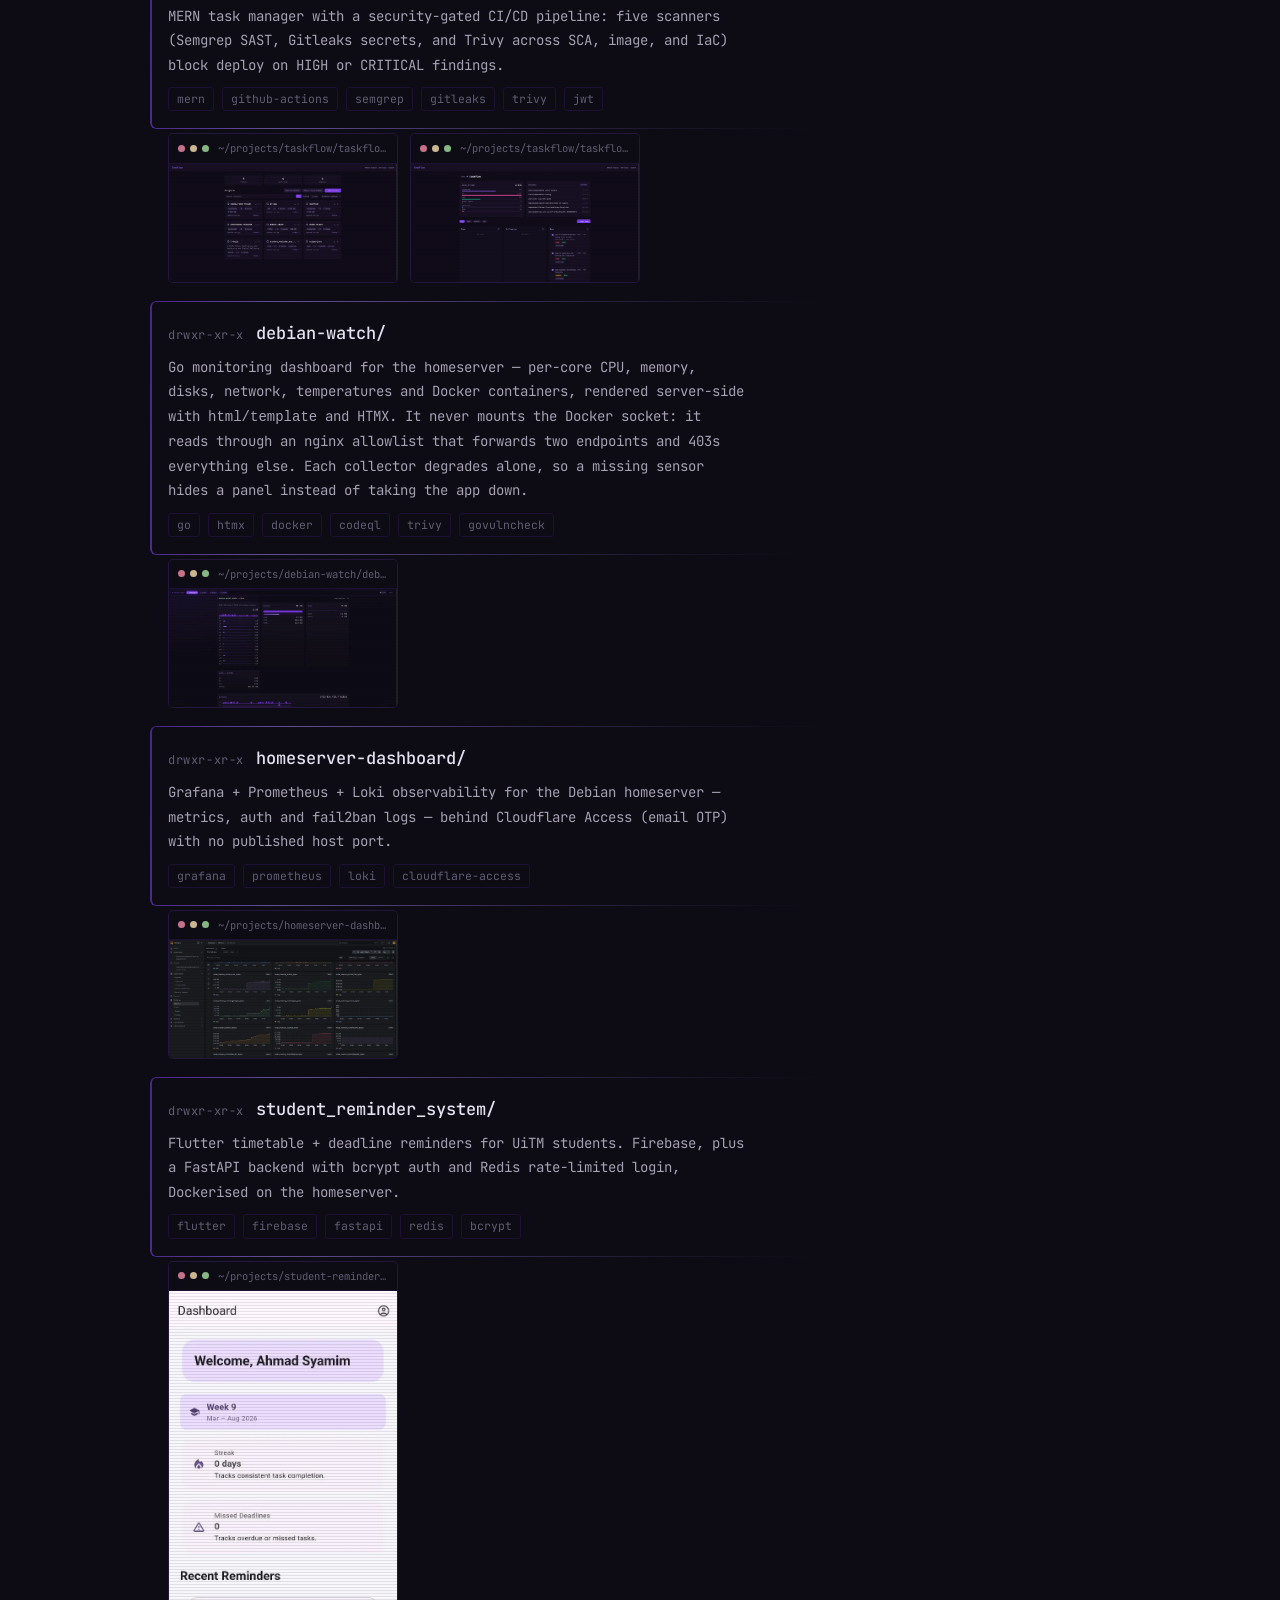
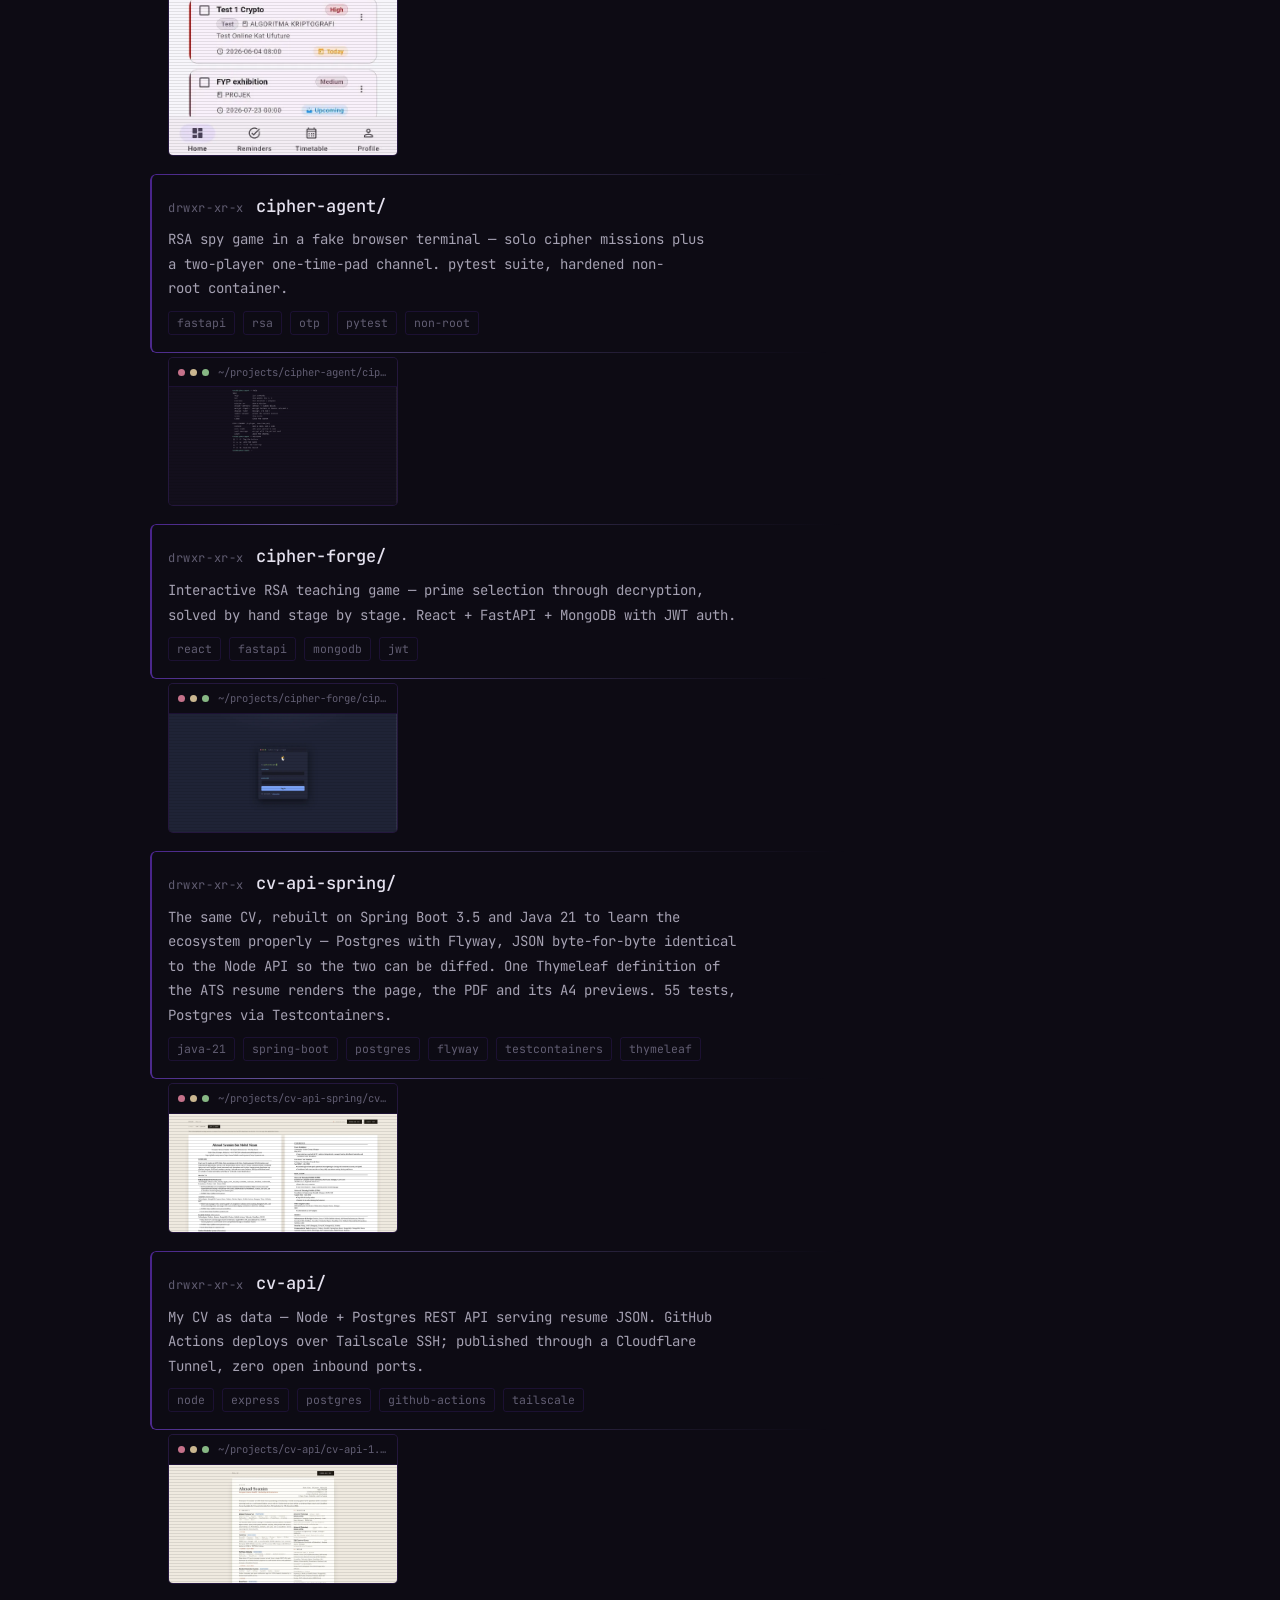
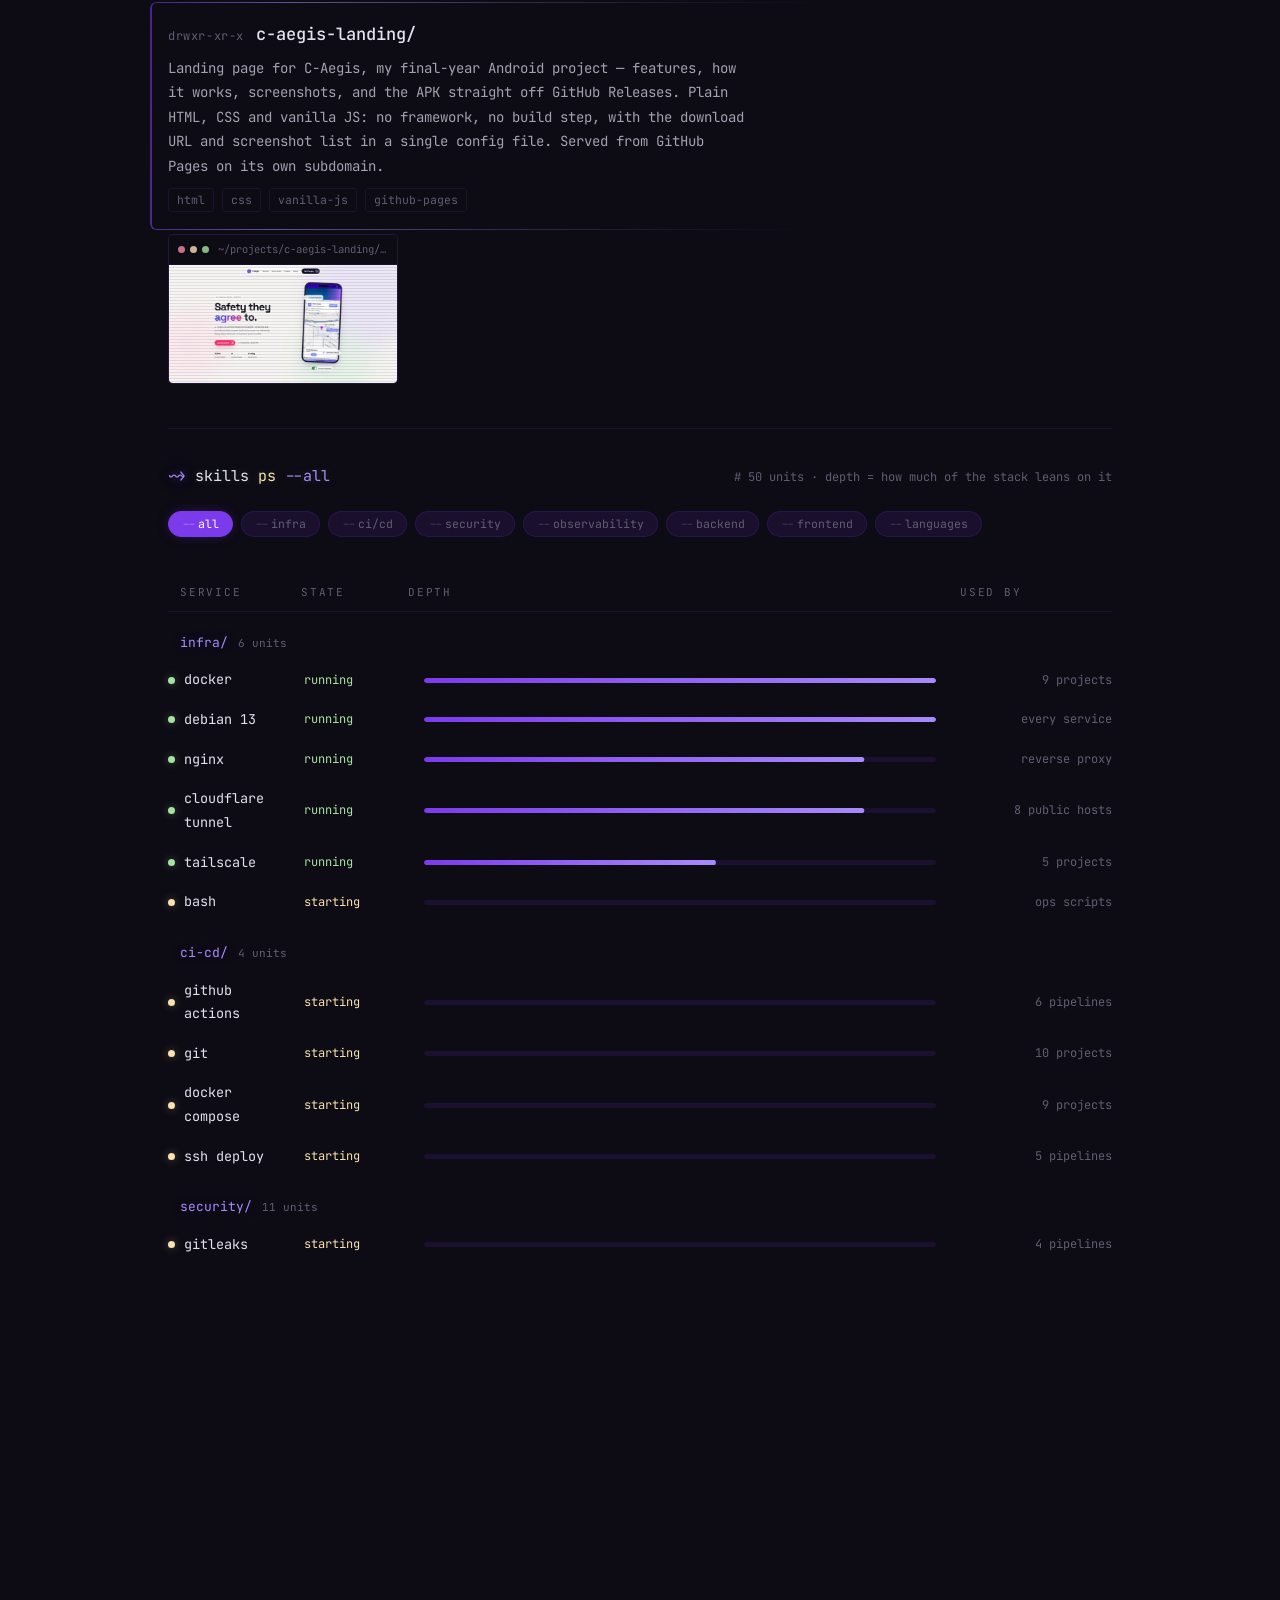
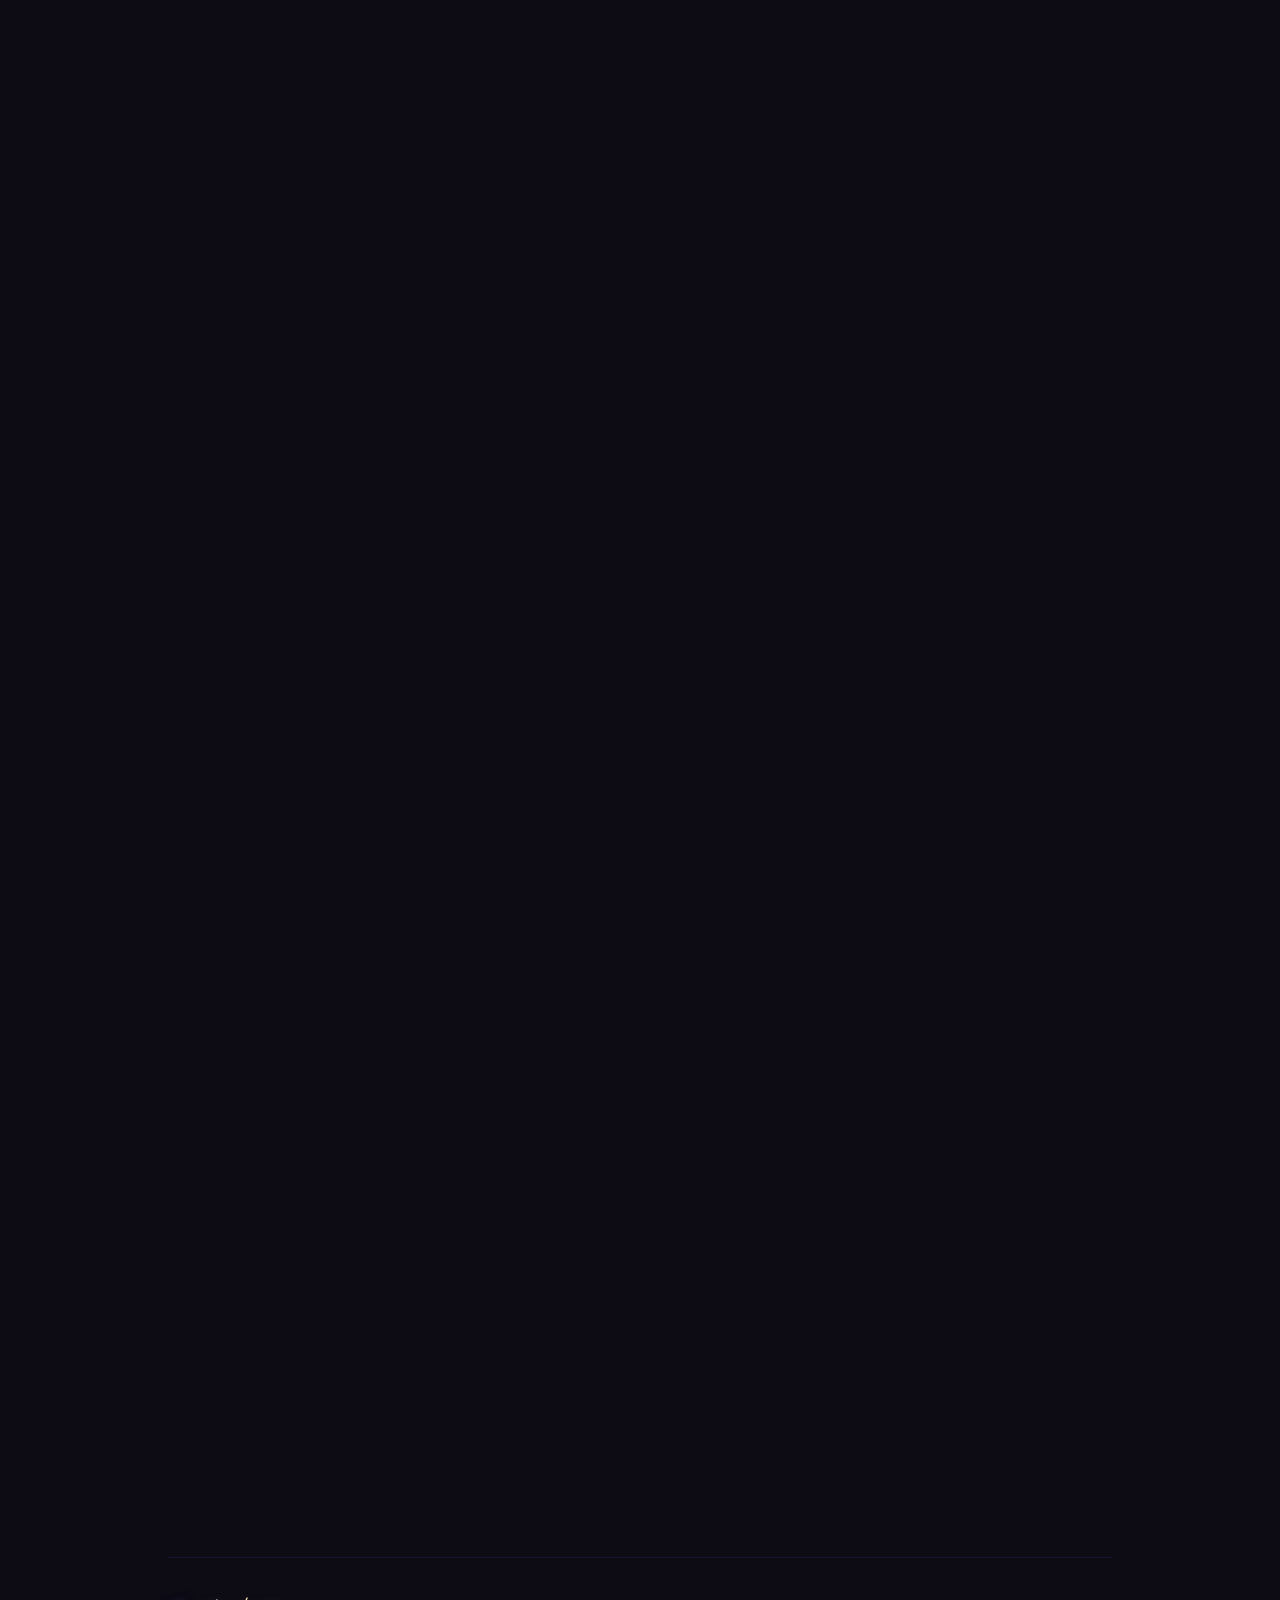
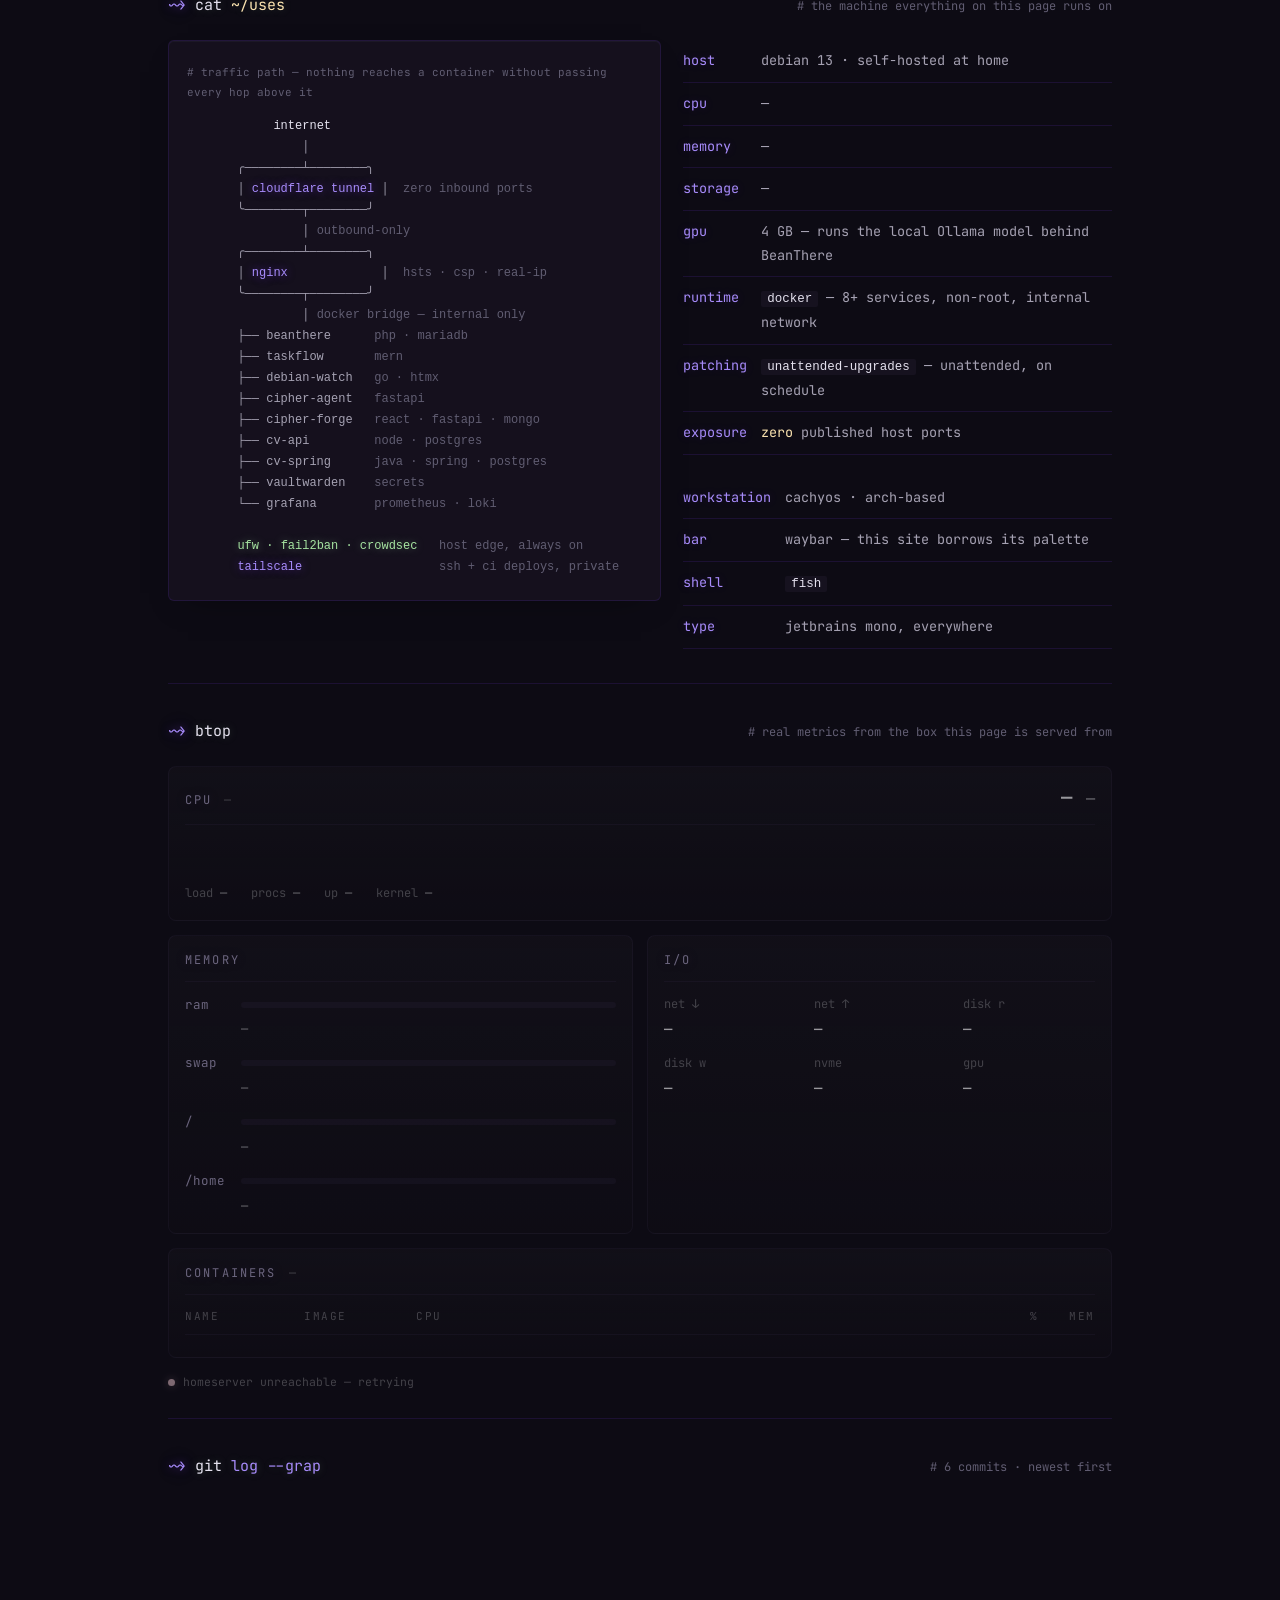
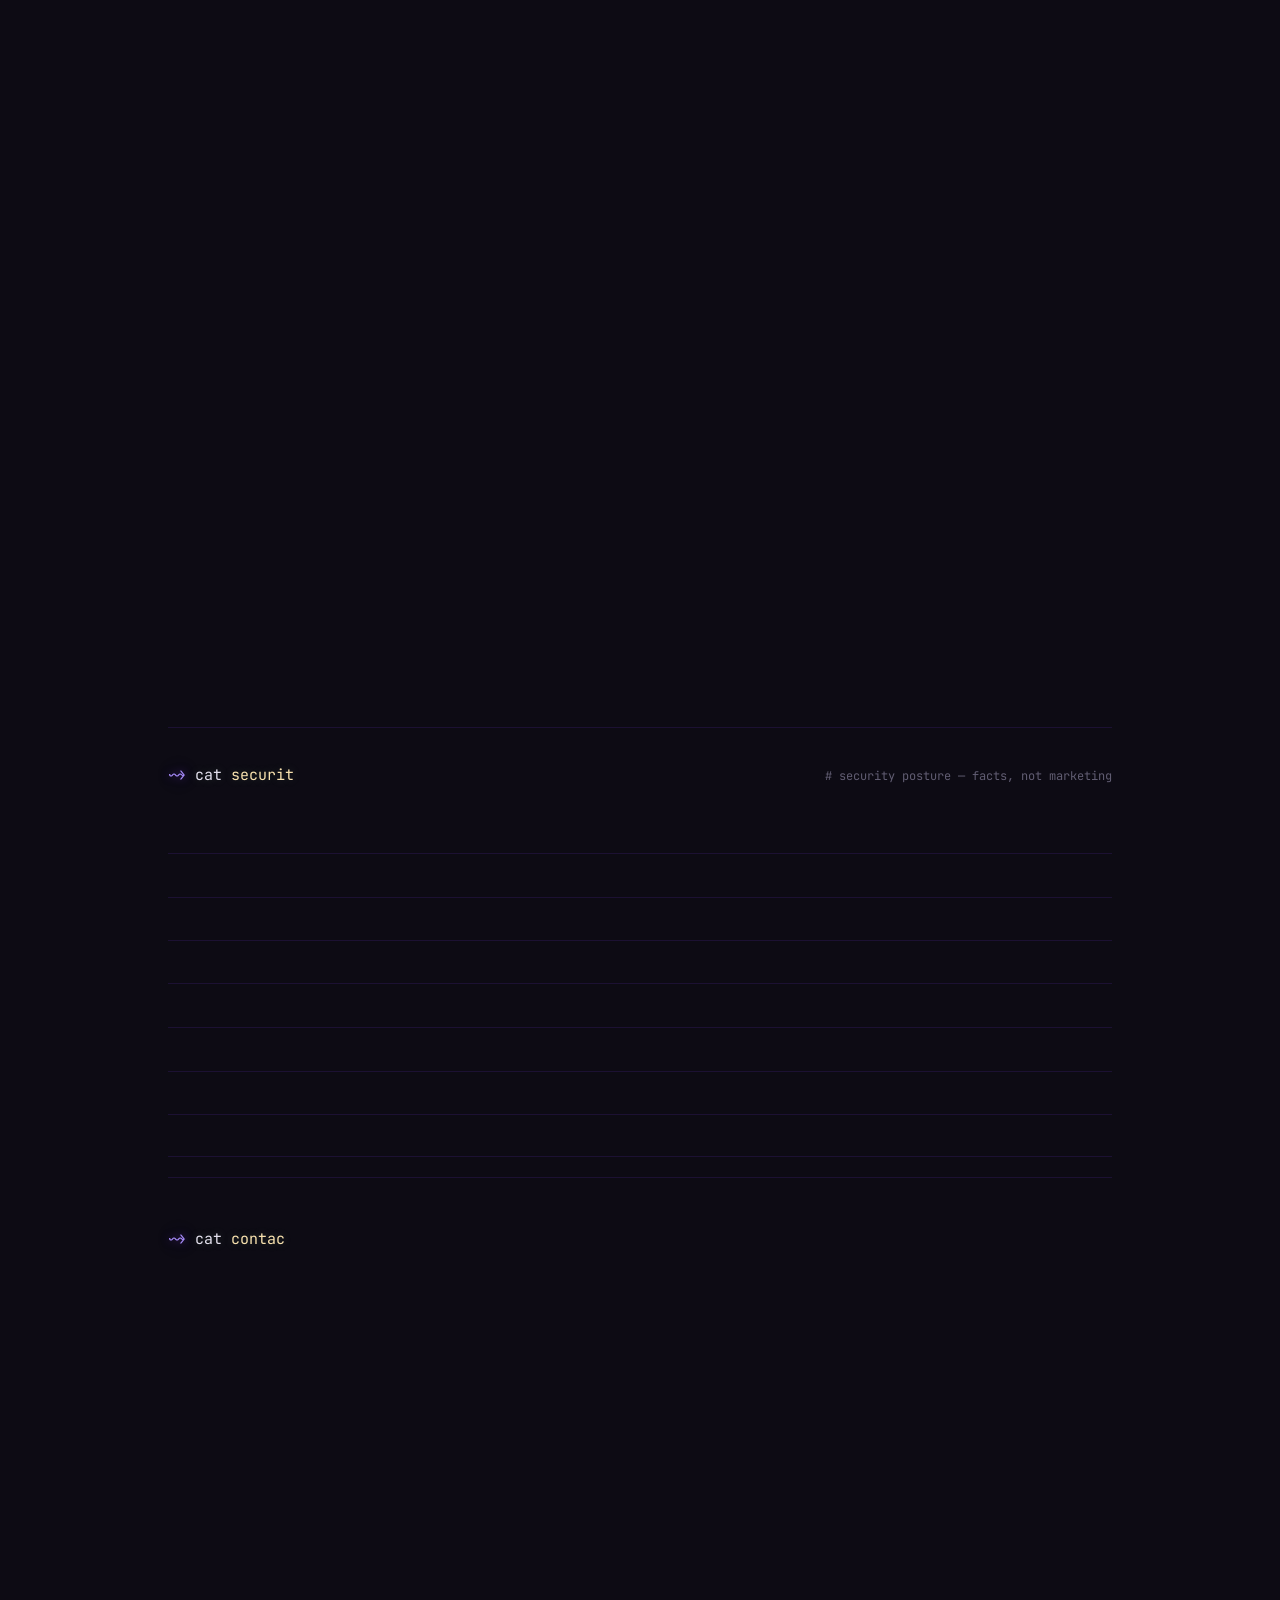
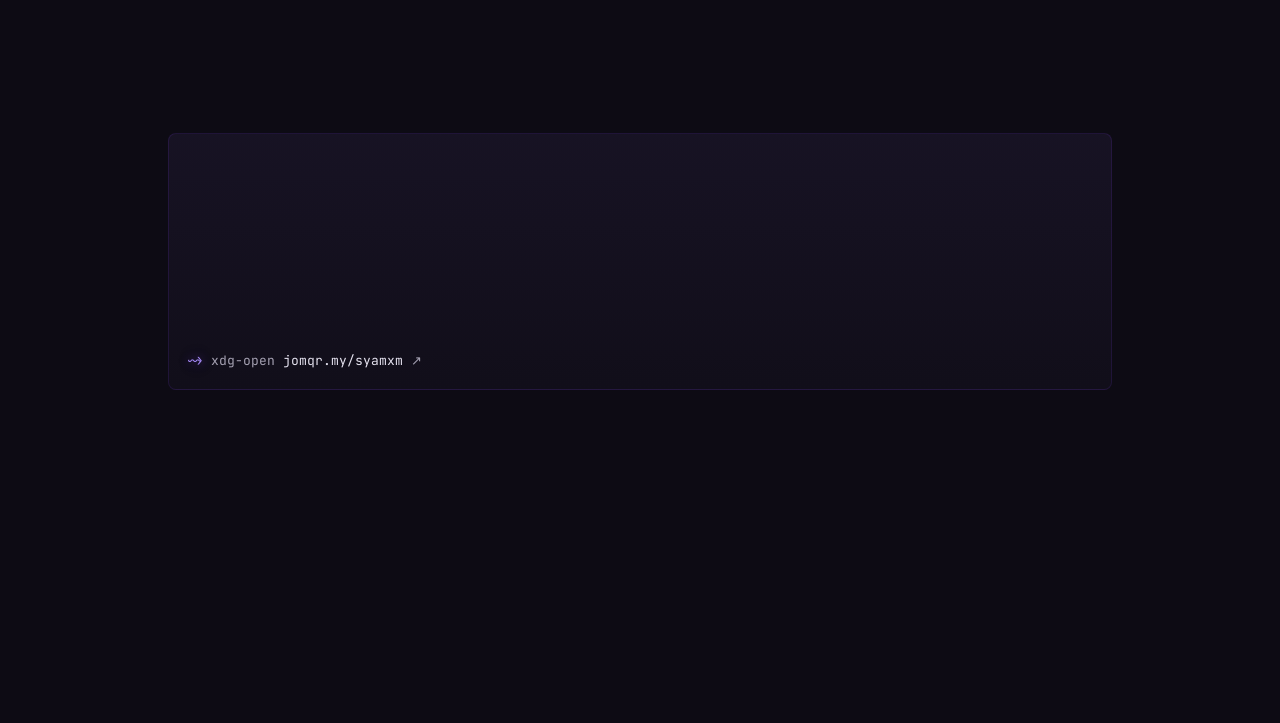
==== commit e8cd80ce: "Show section rail on all desktop widths" ====
--- a/index.html
+++ b/index.html
@@ -20,7 +20,7 @@
 <link rel="preload" href="assets/fonts/jetbrains-mono-box.woff2" as="font" type="font/woff2" crossorigin>
 <link rel="stylesheet" href="css/fonts.css?v=13">
 <link rel="stylesheet" href="css/base.css?v=14">
-<link rel="stylesheet" href="css/layout.css?v=17">
+<link rel="stylesheet" href="css/layout.css?v=18">
 <link rel="stylesheet" href="css/components.css?v=14">
 <script defer src="https://analytics.syamxm.com/script.js" data-website-id="dbf1a401-2675-400b-9680-7041df0dfdf9"></script>
 </head>
--- a/css/layout.css
+++ b/css/layout.css
@@ -6,6 +6,9 @@
   z-index:1;
 }
 @media(min-width:1600px){.shell{max-width:1160px}}
+/* below 1190 the centred gutter is narrower than the section ruler, so the
+   content has to give the fixed rail its own lane instead of running under it */
+@media(min-width:621px) and (max-width:1189px){.shell{padding-right:76px}}
 @media(max-width:620px){.shell{padding:0 20px}}
 
 /* status bar — waybar-style floating glass pill */
@@ -48,7 +51,9 @@
   box-shadow:0 0 12px -3px var(--accent-glow);
 }
 .ws .wnum{letter-spacing:.06em}
-.ws .wlabel{font-size:11px}
+/* the section ruler owns the labels now, so the pills stay numerals at every
+   width — this is what buys the statusbar its breathing room */
+.ws .wlabel{display:none}
 .statusbar .right{margin-left:auto;display:flex;align-items:center;gap:14px}
 .sensor{color:var(--muted);font-variant-numeric:tabular-nums;white-space:nowrap}
 .upshort{display:none}
@@ -172,9 +177,6 @@
   .statusbar .upshort{display:inline}
   .statusbar .avail .awhen{display:none}
   .statusbar .avail .awhenshort{display:inline}
-}
-@media(max-width:1339px) and (min-width:621px){
-  .ws .wlabel{display:none}
 }
 @media(max-width:959px) and (min-width:621px){
   .statusbar .sensor.uptime{display:none}
@@ -217,7 +219,7 @@
   backdrop-filter:blur(10px);
   -webkit-backdrop-filter:blur(10px);
 }
-@media(max-width:1339px) and (min-width:621px){.rail{display:flex}}
+@media(min-width:621px){.rail{display:flex}}
 /* every mark is a solid block so the column reads as one continuous gauge —
    ▓ and ░ dither into mush at this size, so the three states are carried by
    tone instead of by glyph */
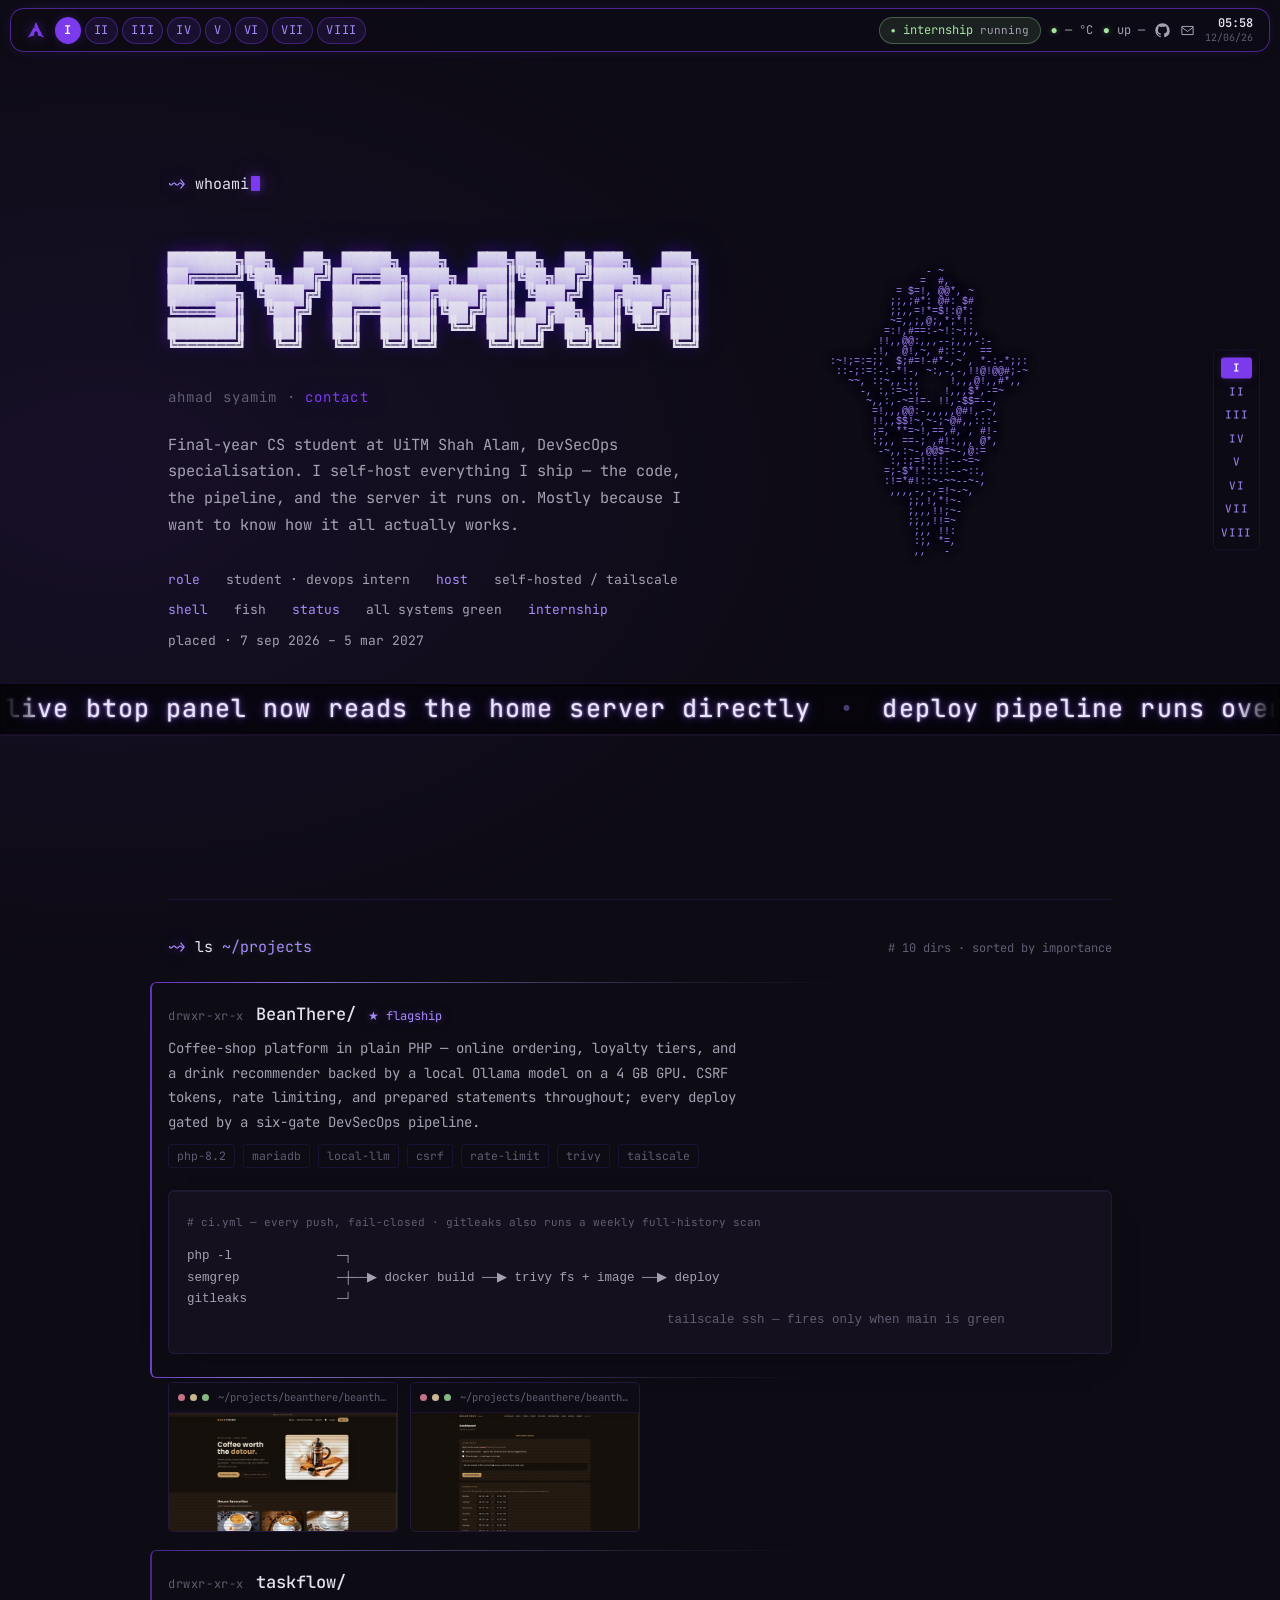
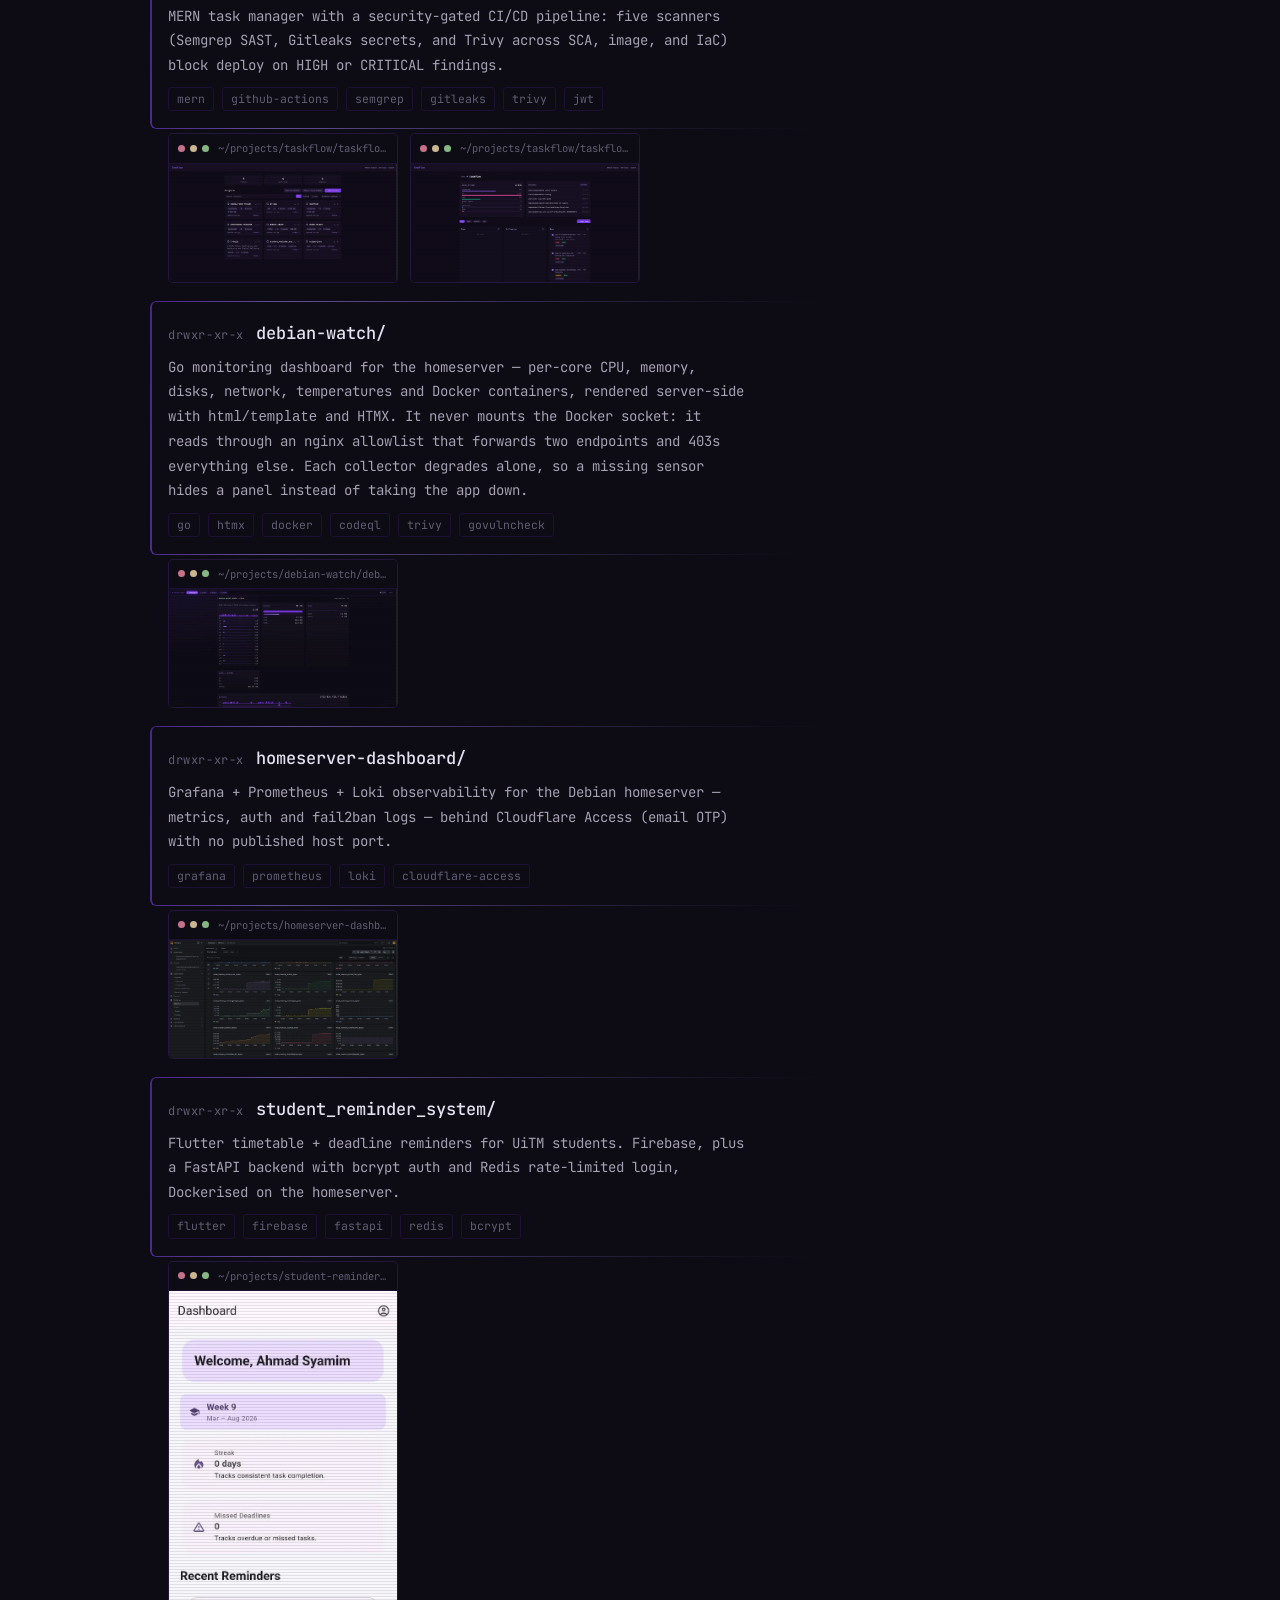
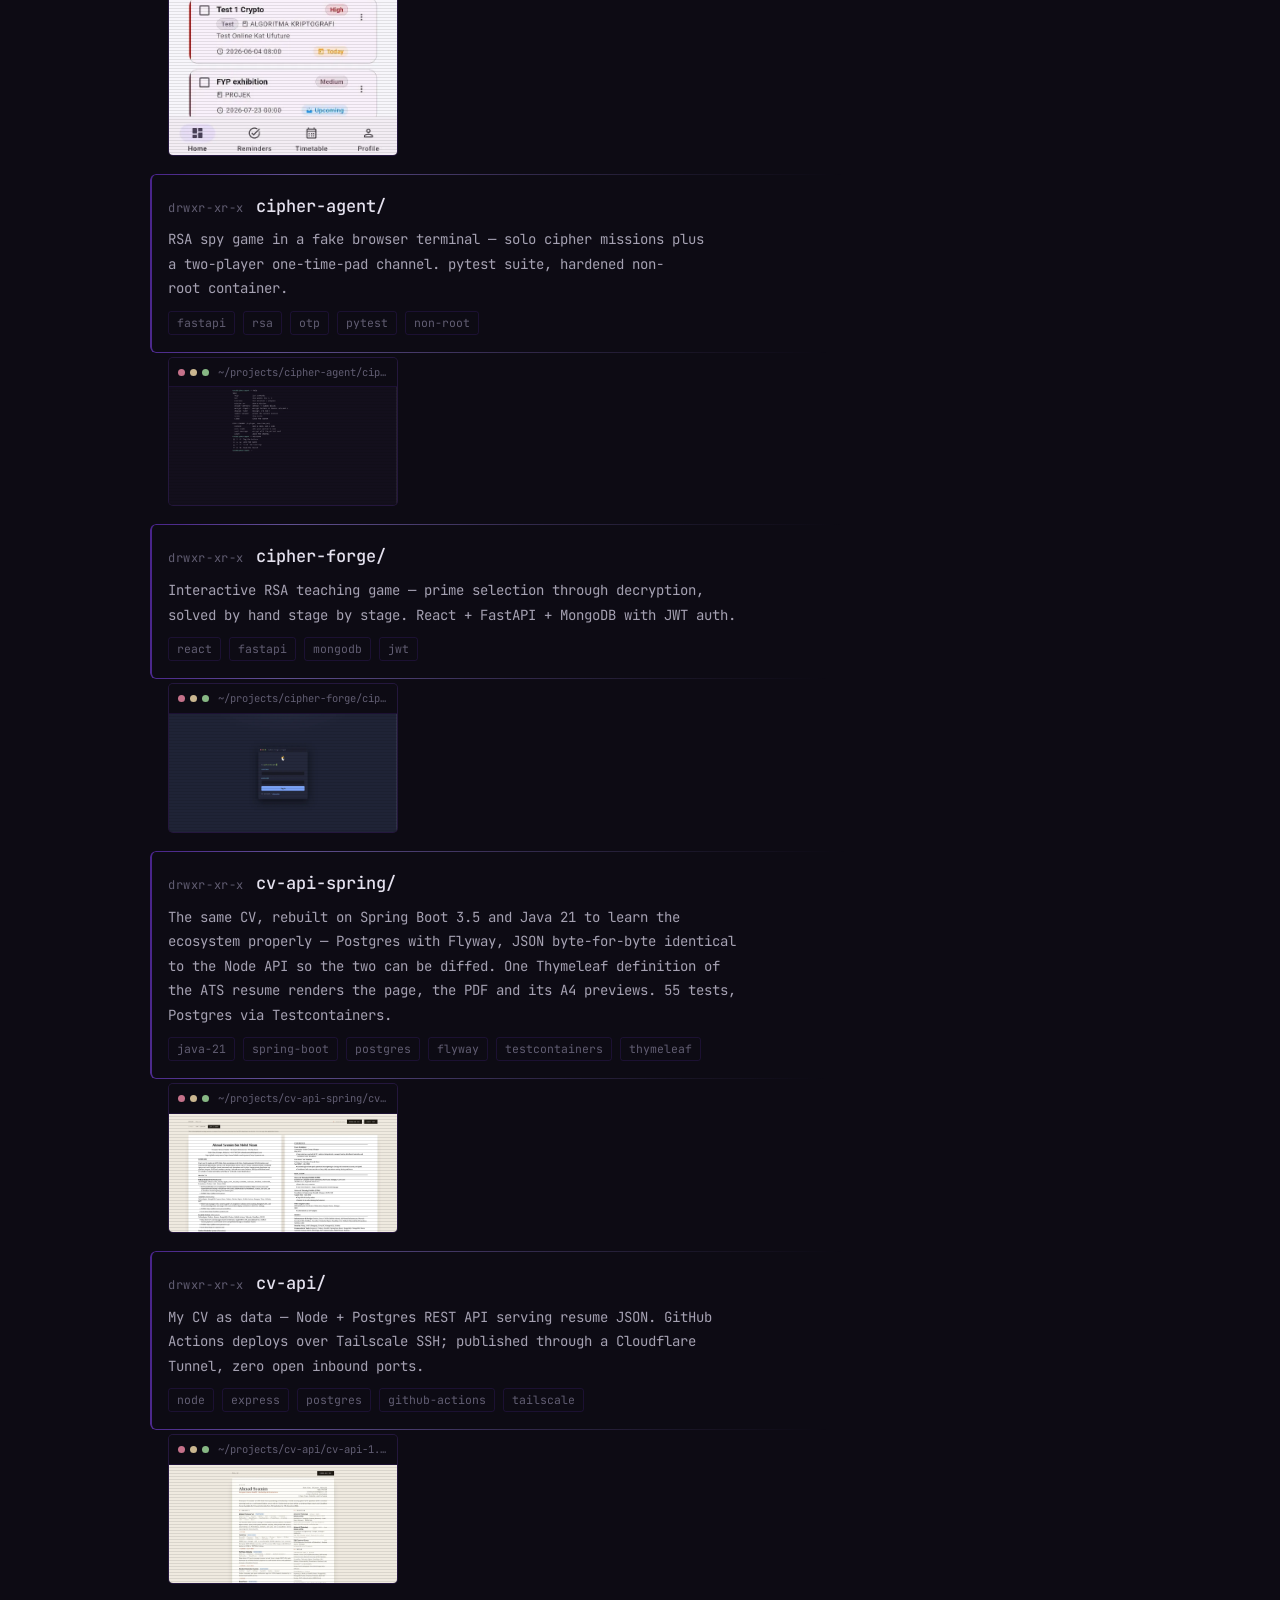
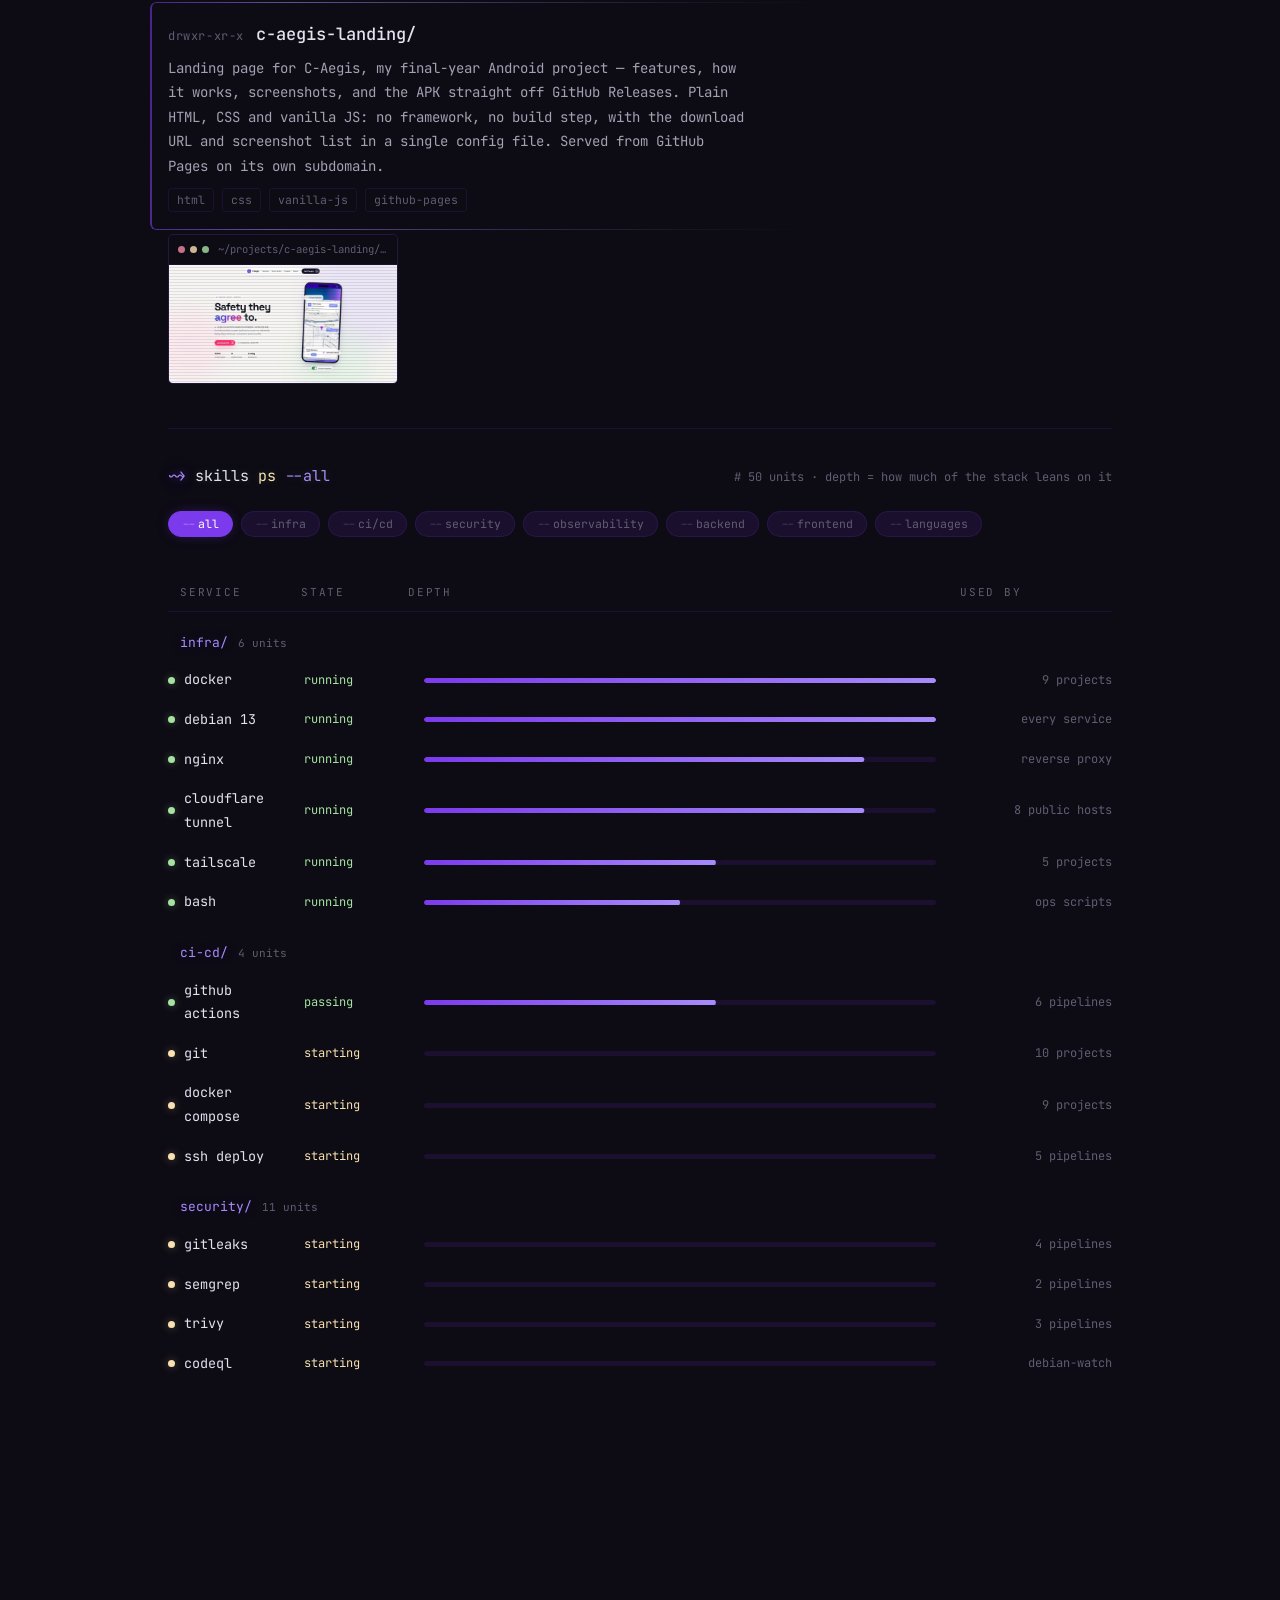
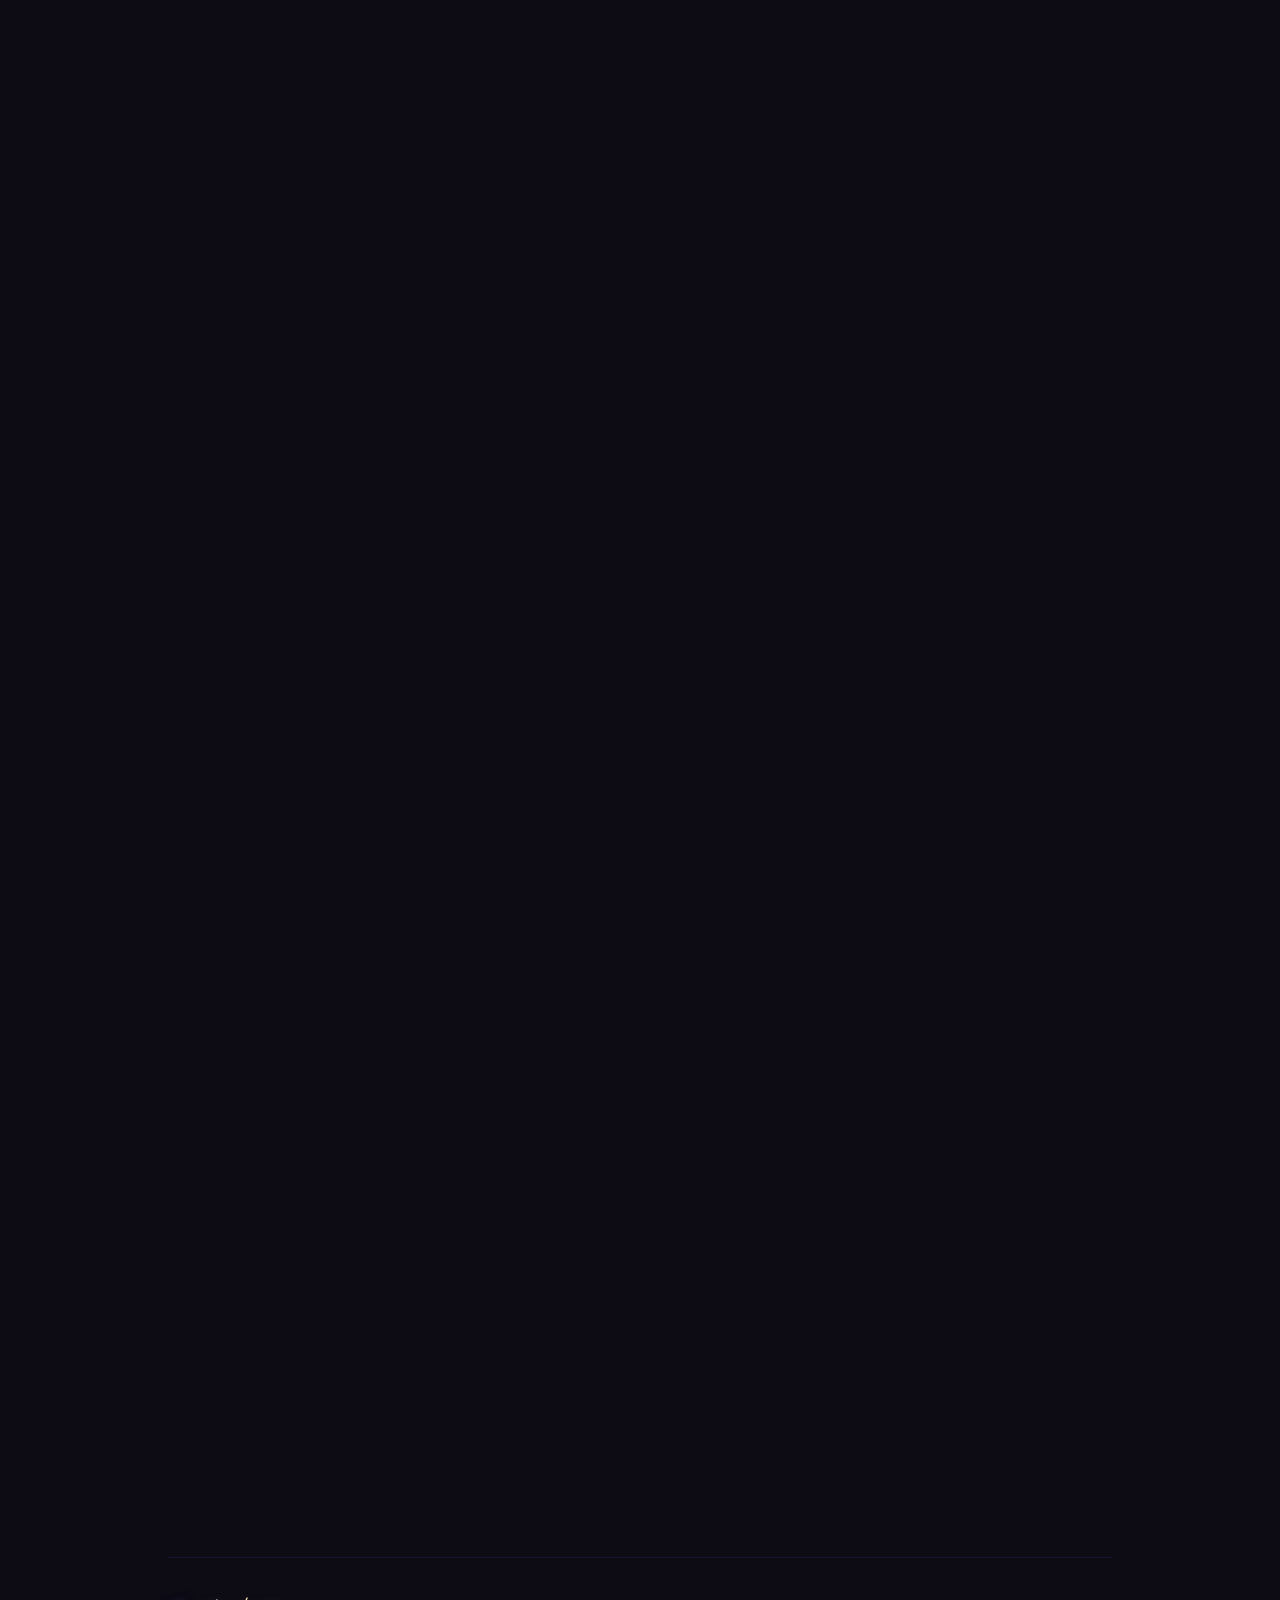
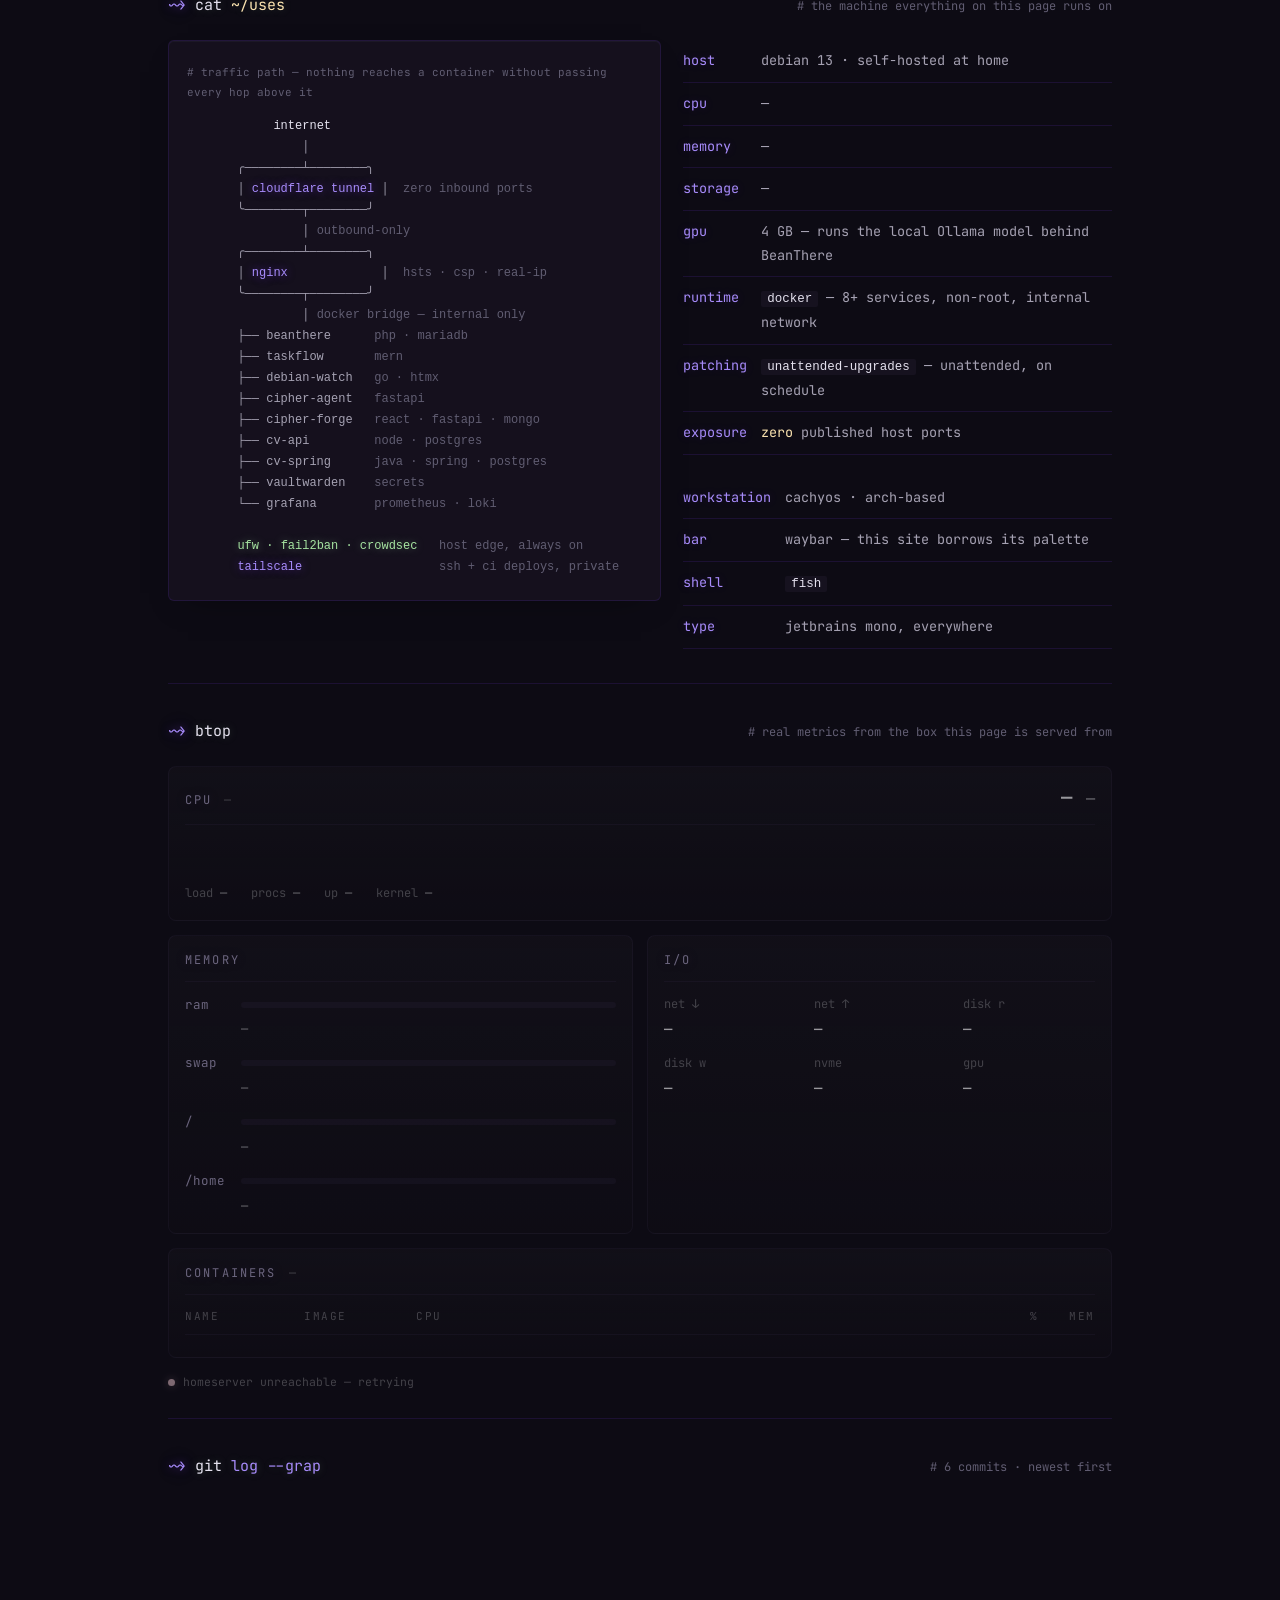
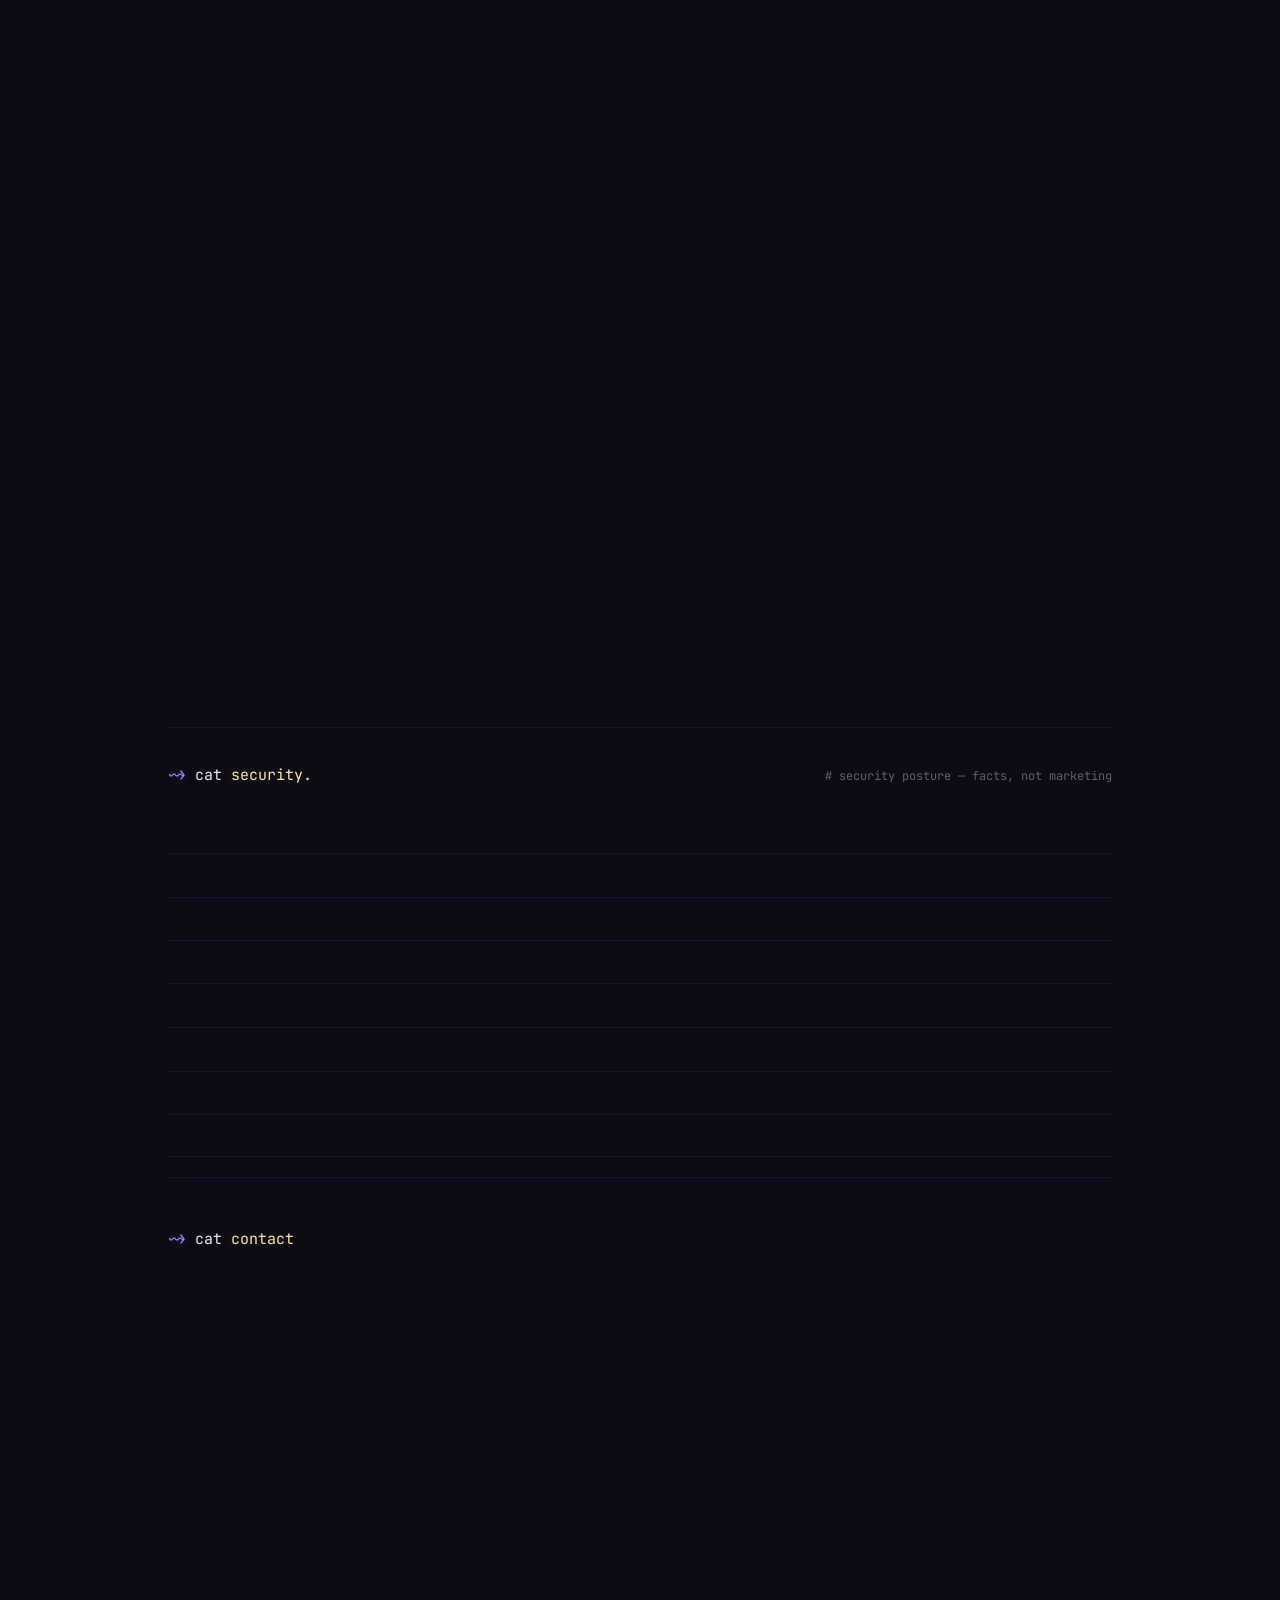
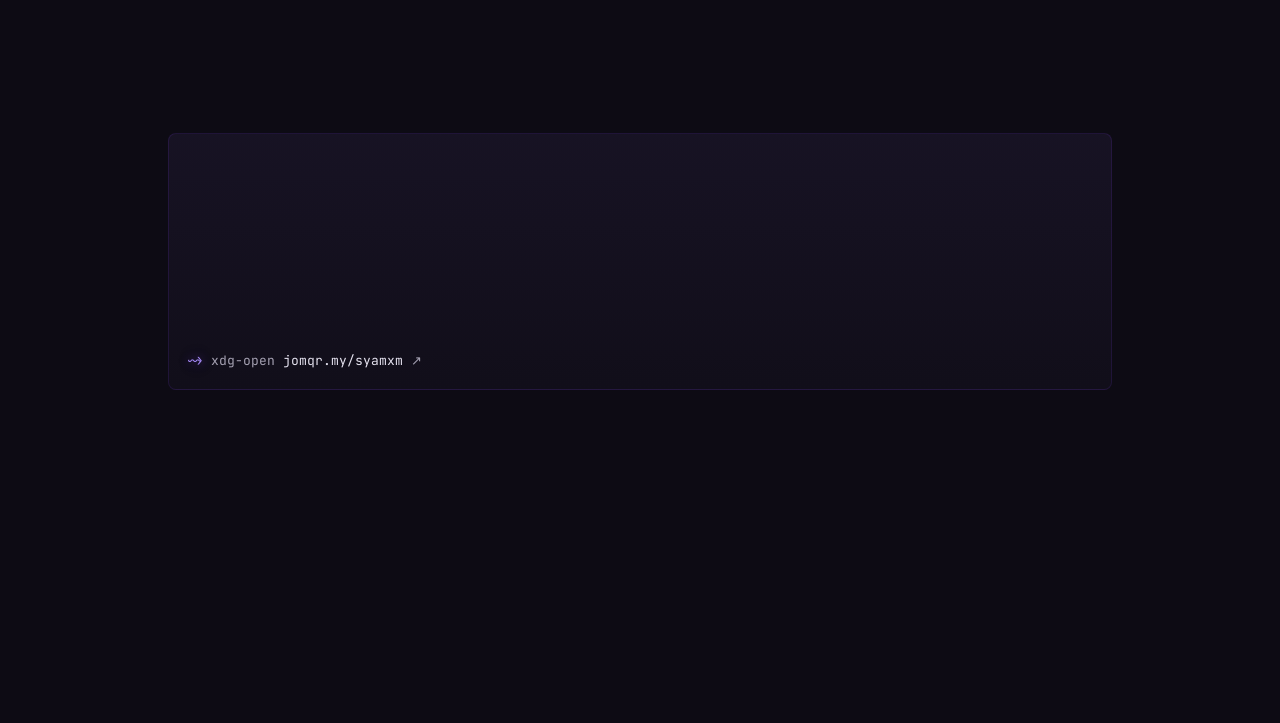
==== commit b67bd7b1: "Change section rail to numeral column" ====
--- a/index.html
+++ b/index.html
@@ -20,7 +20,7 @@
 <link rel="preload" href="assets/fonts/jetbrains-mono-box.woff2" as="font" type="font/woff2" crossorigin>
 <link rel="stylesheet" href="css/fonts.css?v=13">
 <link rel="stylesheet" href="css/base.css?v=14">
-<link rel="stylesheet" href="css/layout.css?v=18">
+<link rel="stylesheet" href="css/layout.css?v=19">
 <link rel="stylesheet" href="css/components.css?v=14">
 <script defer src="https://analytics.syamxm.com/script.js" data-website-id="dbf1a401-2675-400b-9680-7041df0dfdf9"></script>
 </head>
@@ -100,15 +100,15 @@
   </a>
 </div>
 
-<nav class="rail" aria-label="section ruler">
-  <a class="rmark" href="#about" data-nav><span class="rtag"><i>I</i>about</span></a>
-  <a class="rmark" href="#projects" data-nav><span class="rtag"><i>II</i>projects</span></a>
-  <a class="rmark" href="#stack" data-nav><span class="rtag"><i>III</i>stack</span></a>
-  <a class="rmark" href="#uses" data-nav><span class="rtag"><i>IV</i>uses</span></a>
-  <a class="rmark" href="#btop" data-nav><span class="rtag"><i>V</i>live</span></a>
-  <a class="rmark" href="#timeline" data-nav><span class="rtag"><i>VI</i>timeline</span></a>
-  <a class="rmark" href="#posture" data-nav><span class="rtag"><i>VII</i>security</span></a>
-  <a class="rmark" href="#contact" data-nav><span class="rtag"><i>VIII</i>contact</span></a>
+<nav class="rail" aria-label="sections">
+  <a class="rmark" href="#about" data-nav>I<span class="rtag">about</span></a>
+  <a class="rmark" href="#projects" data-nav>II<span class="rtag">projects</span></a>
+  <a class="rmark" href="#stack" data-nav>III<span class="rtag">stack</span></a>
+  <a class="rmark" href="#uses" data-nav>IV<span class="rtag">uses</span></a>
+  <a class="rmark" href="#btop" data-nav>V<span class="rtag">live</span></a>
+  <a class="rmark" href="#timeline" data-nav>VI<span class="rtag">timeline</span></a>
+  <a class="rmark" href="#posture" data-nav>VII<span class="rtag">security</span></a>
+  <a class="rmark" href="#contact" data-nav>VIII<span class="rtag">contact</span></a>
 </nav>
 
 <div class="shell">
--- a/css/layout.css
+++ b/css/layout.css
@@ -6,9 +6,9 @@
   z-index:1;
 }
 @media(min-width:1600px){.shell{max-width:1160px}}
-/* below 1190 the centred gutter is narrower than the section ruler, so the
+/* below 1190 the centred gutter is narrower than the section rail, so the
    content has to give the fixed rail its own lane instead of running under it */
-@media(min-width:621px) and (max-width:1189px){.shell{padding-right:76px}}
+@media(min-width:621px) and (max-width:1189px){.shell{padding-right:90px}}
 @media(max-width:620px){.shell{padding:0 20px}}
 
 /* status bar — waybar-style floating glass pill */
@@ -51,9 +51,7 @@
   box-shadow:0 0 12px -3px var(--accent-glow);
 }
 .ws .wnum{letter-spacing:.06em}
-/* the section ruler owns the labels now, so the pills stay numerals at every
-   width — this is what buys the statusbar its breathing room */
-.ws .wlabel{display:none}
+.ws .wlabel{font-size:11px}
 .statusbar .right{margin-left:auto;display:flex;align-items:center;gap:14px}
 .sensor{color:var(--muted);font-variant-numeric:tabular-nums;white-space:nowrap}
 .upshort{display:none}
@@ -178,6 +176,9 @@
   .statusbar .avail .awhen{display:none}
   .statusbar .avail .awhenshort{display:inline}
 }
+@media(max-width:1339px) and (min-width:621px){
+  .ws .wlabel{display:none}
+}
 @media(max-width:959px) and (min-width:621px){
   .statusbar .sensor.uptime{display:none}
 }
@@ -205,49 +206,42 @@
   }
 }
 
-/* ---- section ruler — vertical block gauge, only in the band where the
-   statusbar pills have shed their text labels. shares [data-nav] with the
-   existing scrollspy, so it needs no JS of its own. ---- */
+/* ---- section rail — the waybar workspace pills turned on their side.
+   shares [data-nav] with the existing scrollspy, so it needs no JS. ---- */
 .rail{
   display:none;
   position:fixed;top:50%;right:20px;z-index:4;
   transform:translateY(-50%);
-  flex-direction:column;gap:0;
-  padding:10px 9px;
+  flex-direction:column;gap:3px;
+  padding:7px;
   background:rgba(13,11,20,.55);
-  border:1px solid var(--line);border-radius:4px;
+  border:1px solid var(--line);border-radius:6px;
   backdrop-filter:blur(10px);
   -webkit-backdrop-filter:blur(10px);
 }
 @media(min-width:621px){.rail{display:flex}}
-/* every mark is a solid block so the column reads as one continuous gauge —
-   ▓ and ░ dither into mush at this size, so the three states are carried by
-   tone instead of by glyph */
-/* tone is carried by colour alpha, never by opacity — opacity here would
-   clamp the hover label nested inside the mark */
 .rmark{
   position:relative;
   display:block;
-  text-decoration:none;
-  font-size:18px;line-height:1;
-  color:rgba(167,139,250,.62);
-  transition:color .45s var(--ease),text-shadow .45s var(--ease);
-}
-.rmark::before{content:"█"}
-/* the ruler reads itself: no previous-sibling selector needed — marks after
-   the active one are still ahead, everything before it has been passed.
-   :where() keeps this at the same weight as :hover so hover still wins. */
-.rmark.on ~ :where(.rmark){color:rgba(167,139,250,.14)}
+  padding:2px 0;border-radius:3px;
+  text-align:center;text-decoration:none;
+  font-size:11px;line-height:1.5;letter-spacing:.06em;
+  color:var(--purple);
+  transition:color .3s,background .3s,box-shadow .3s;
+}
+/* the active chip is the .ws.on treatment, so the rail and the statusbar
+   pills read as one component seen from two angles */
 .rmark.on{
-  color:var(--purple);
-  text-shadow:0 0 10px var(--glow-purple),0 0 22px rgba(124,58,237,.35);
-}
-.rmark:hover,.rmark:focus-visible{color:var(--fg);outline:none}
+  background:var(--accent);
+  color:#fff;font-weight:600;
+  box-shadow:0 0 12px -3px var(--accent-glow);
+}
+.rmark:hover,.rmark:focus-visible{color:var(--fg);background:var(--pill-bg);outline:none}
+.rmark.on:hover,.rmark.on:focus-visible{background:var(--accent)}
 .rtag{
-  position:absolute;right:calc(100% + 12px);top:50%;
-  display:flex;align-items:baseline;gap:7px;
+  position:absolute;right:calc(100% + 10px);top:50%;
   padding:4px 9px;
-  white-space:nowrap;font-size:11px;
+  white-space:nowrap;font-size:11px;letter-spacing:0;
   color:var(--fg);
   background:rgba(22,18,31,.94);
   border:1px solid rgba(124,58,237,.4);border-radius:3px;
@@ -257,7 +251,6 @@
   pointer-events:none;
   transition:opacity .45s var(--ease),transform .45s var(--ease);
 }
-.rtag i{font-style:normal;color:var(--purple);font-size:10px;letter-spacing:.08em}
 .rmark:hover .rtag,.rmark:focus-visible .rtag{opacity:1;transform:translate(0,-50%)}
 
 /* scroll progress — pure CSS scroll-timeline, no JS */
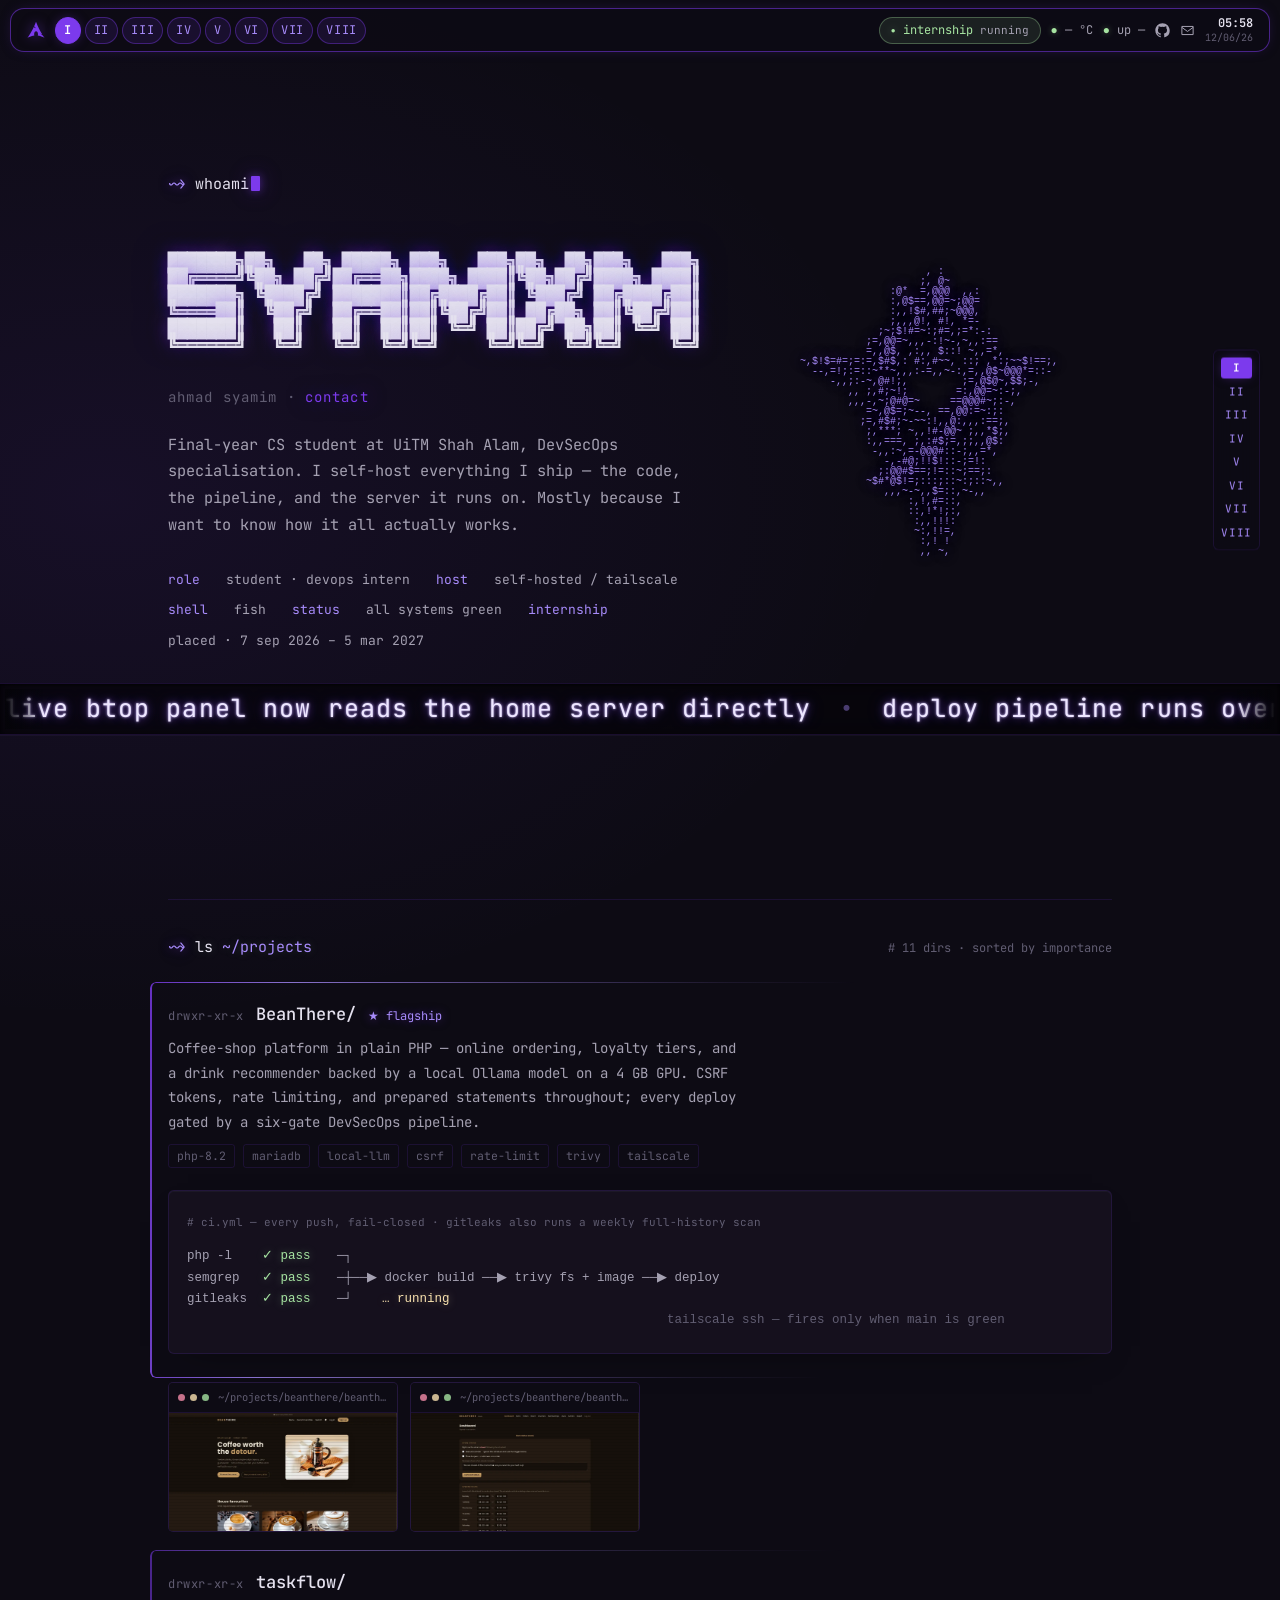
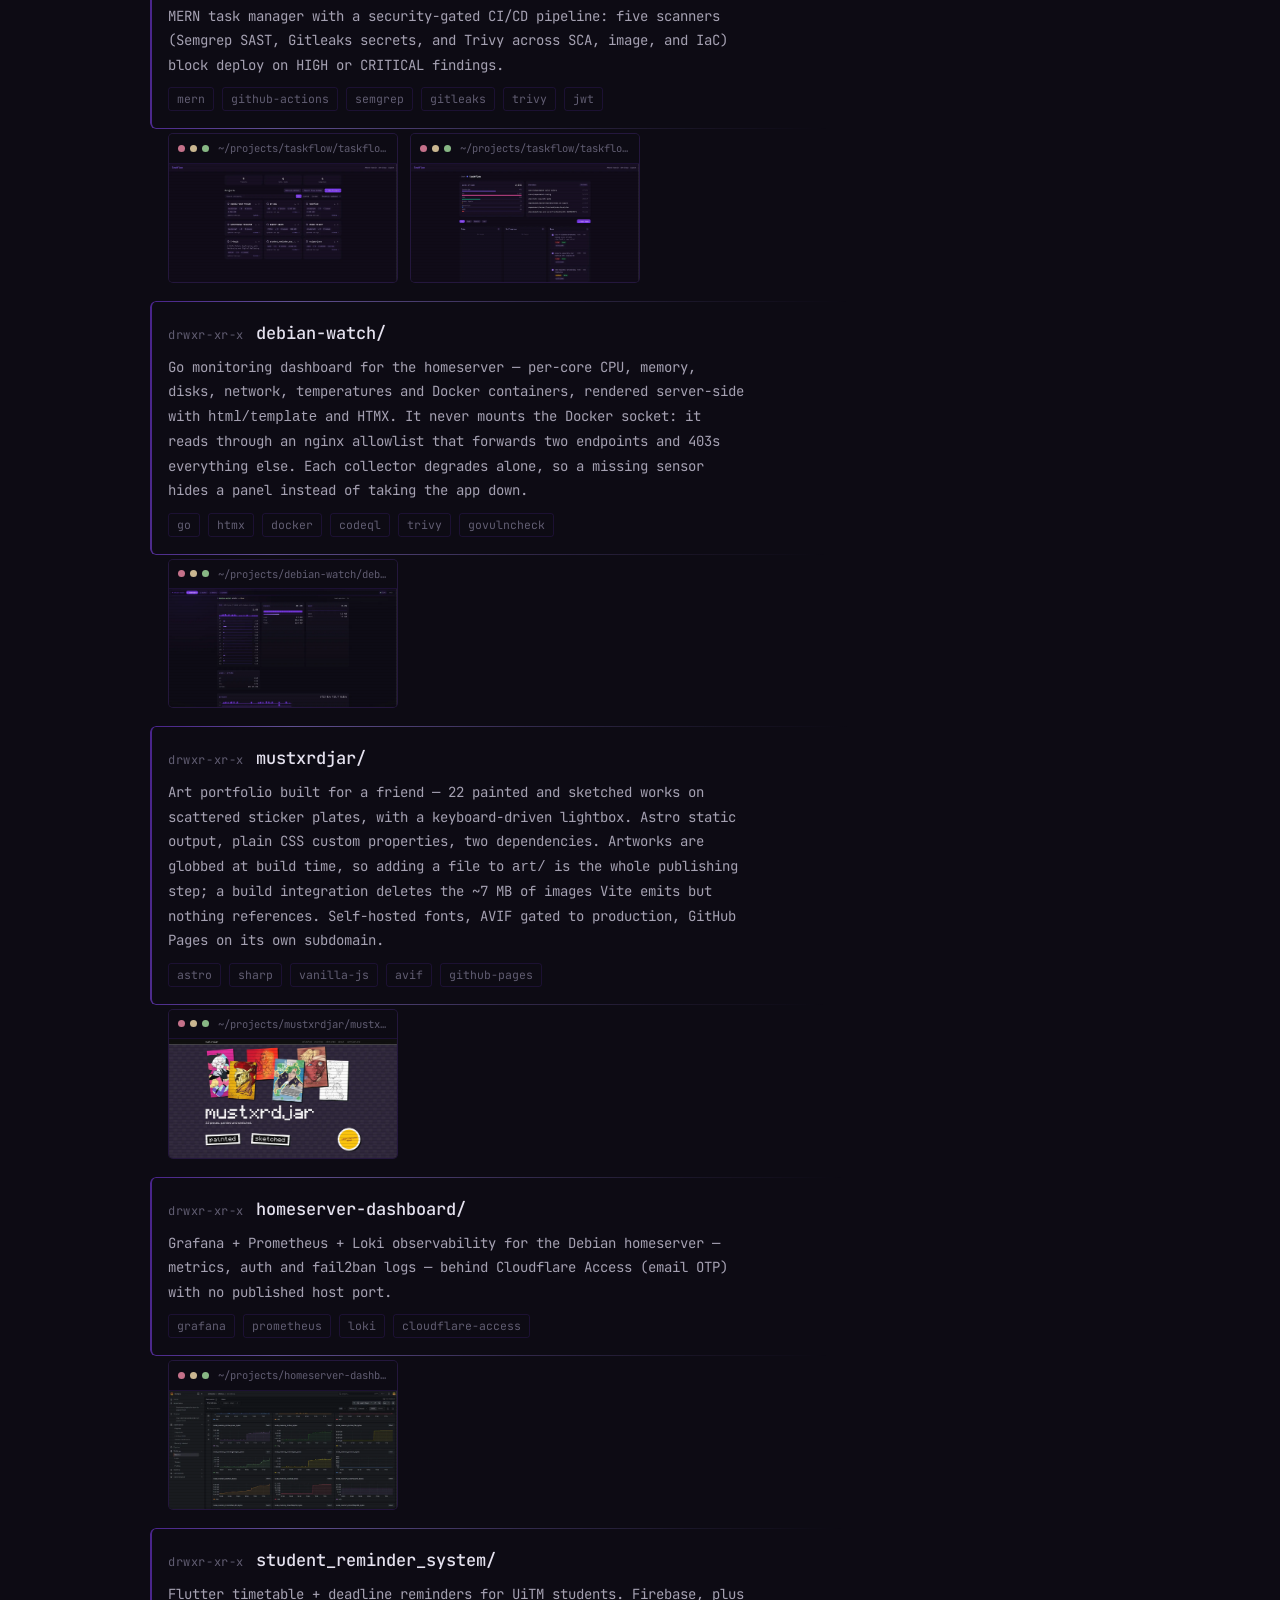
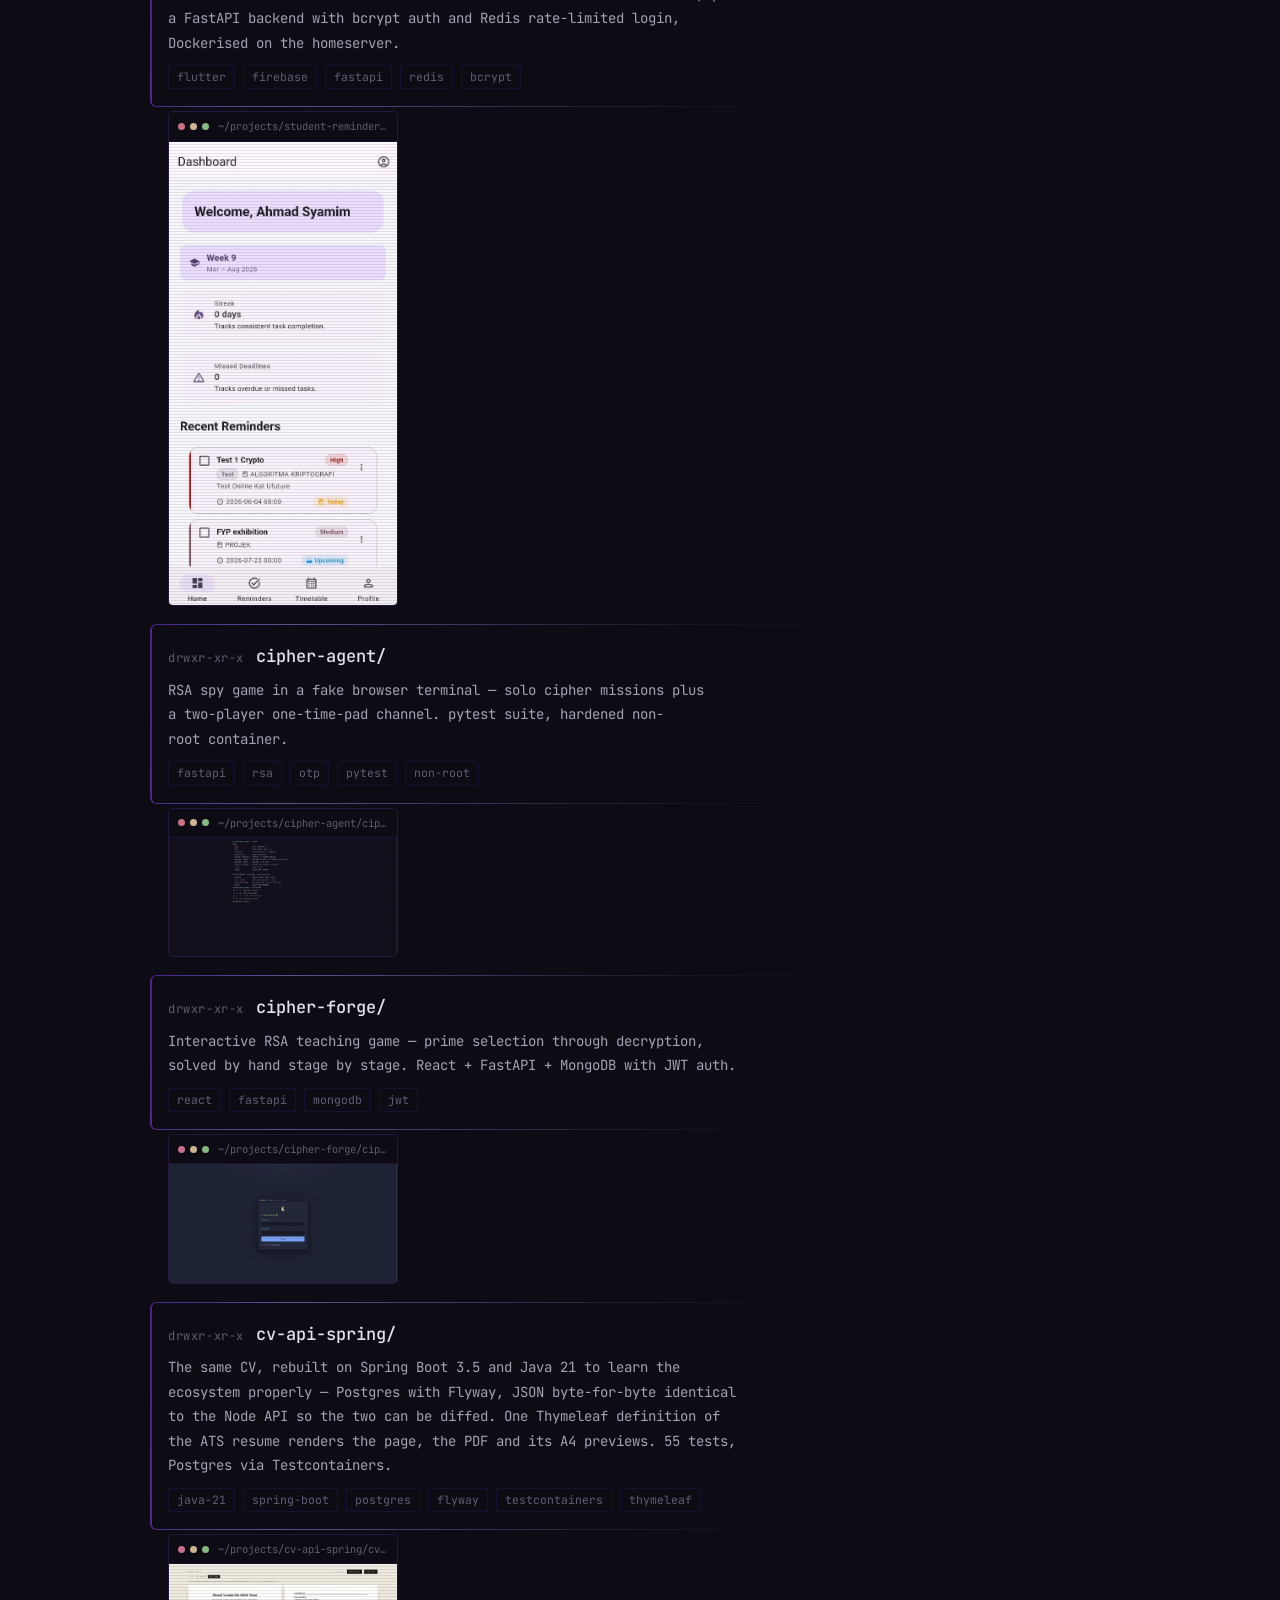
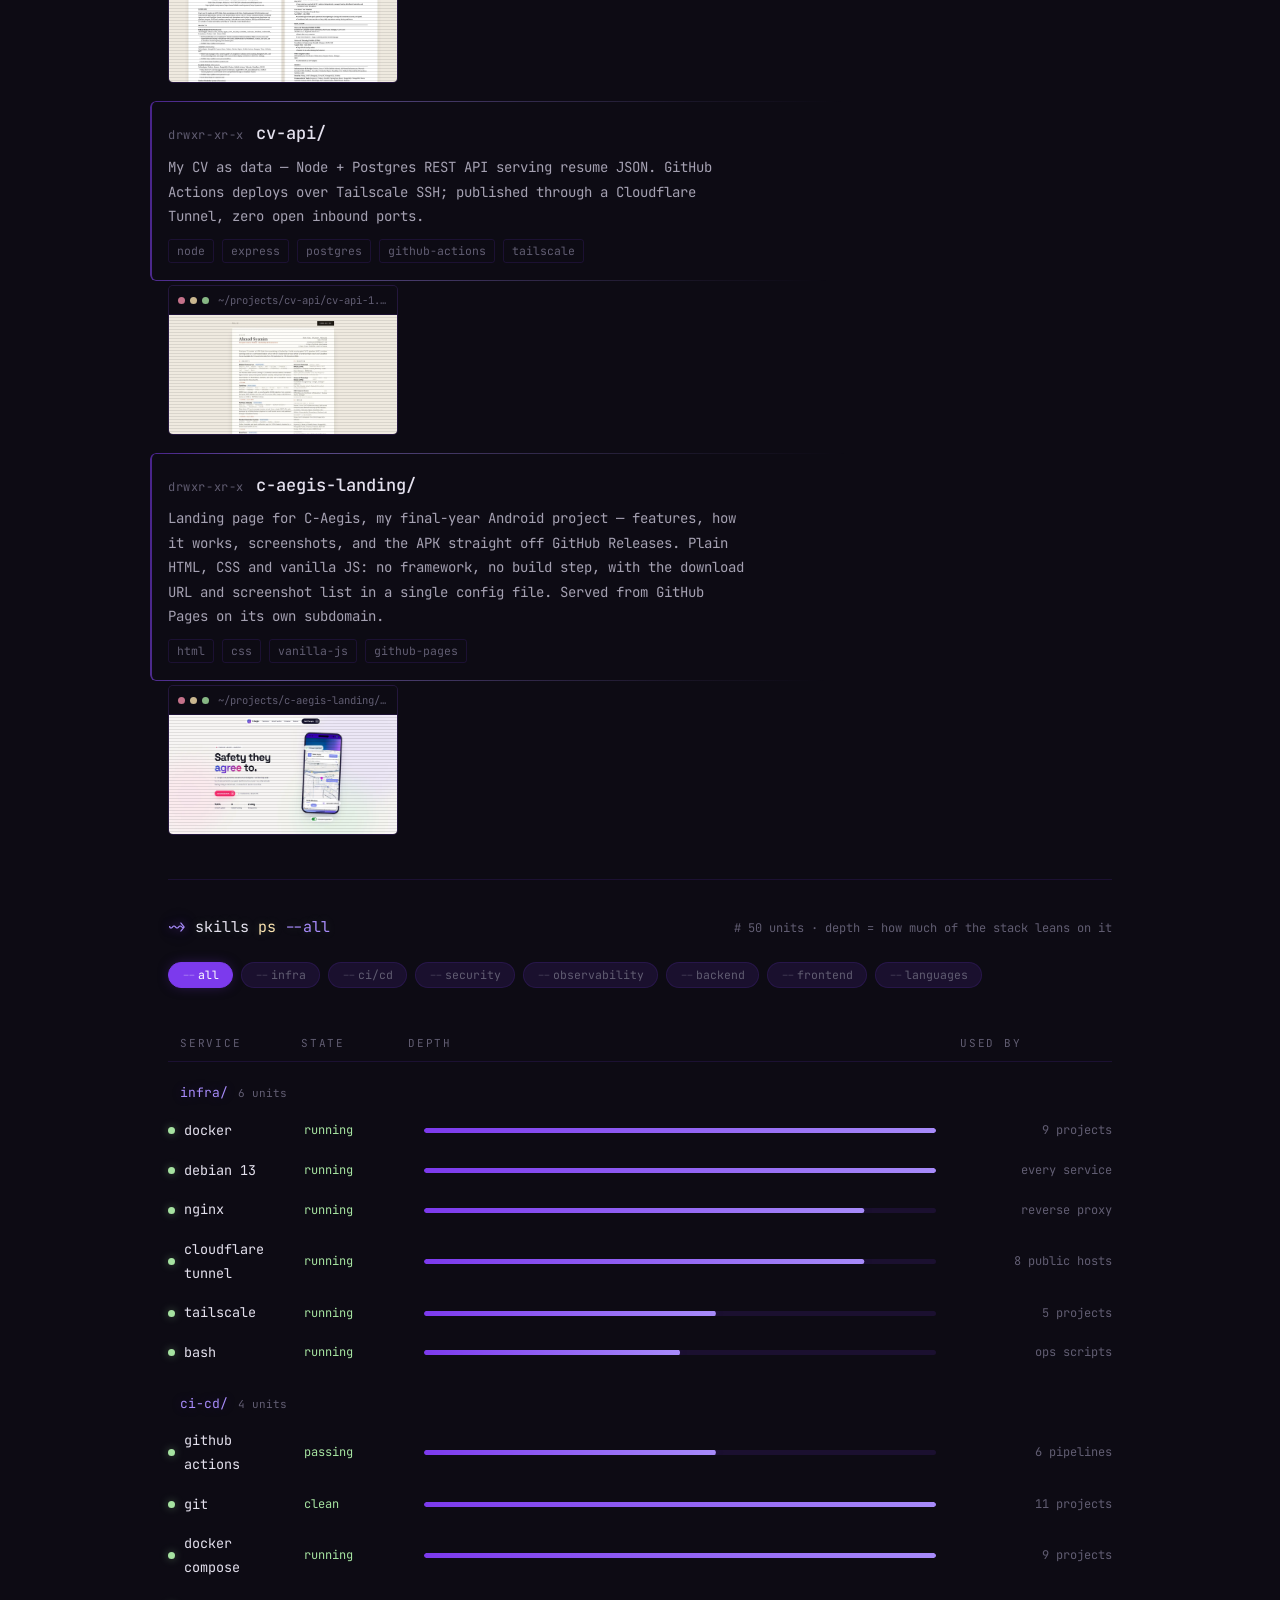
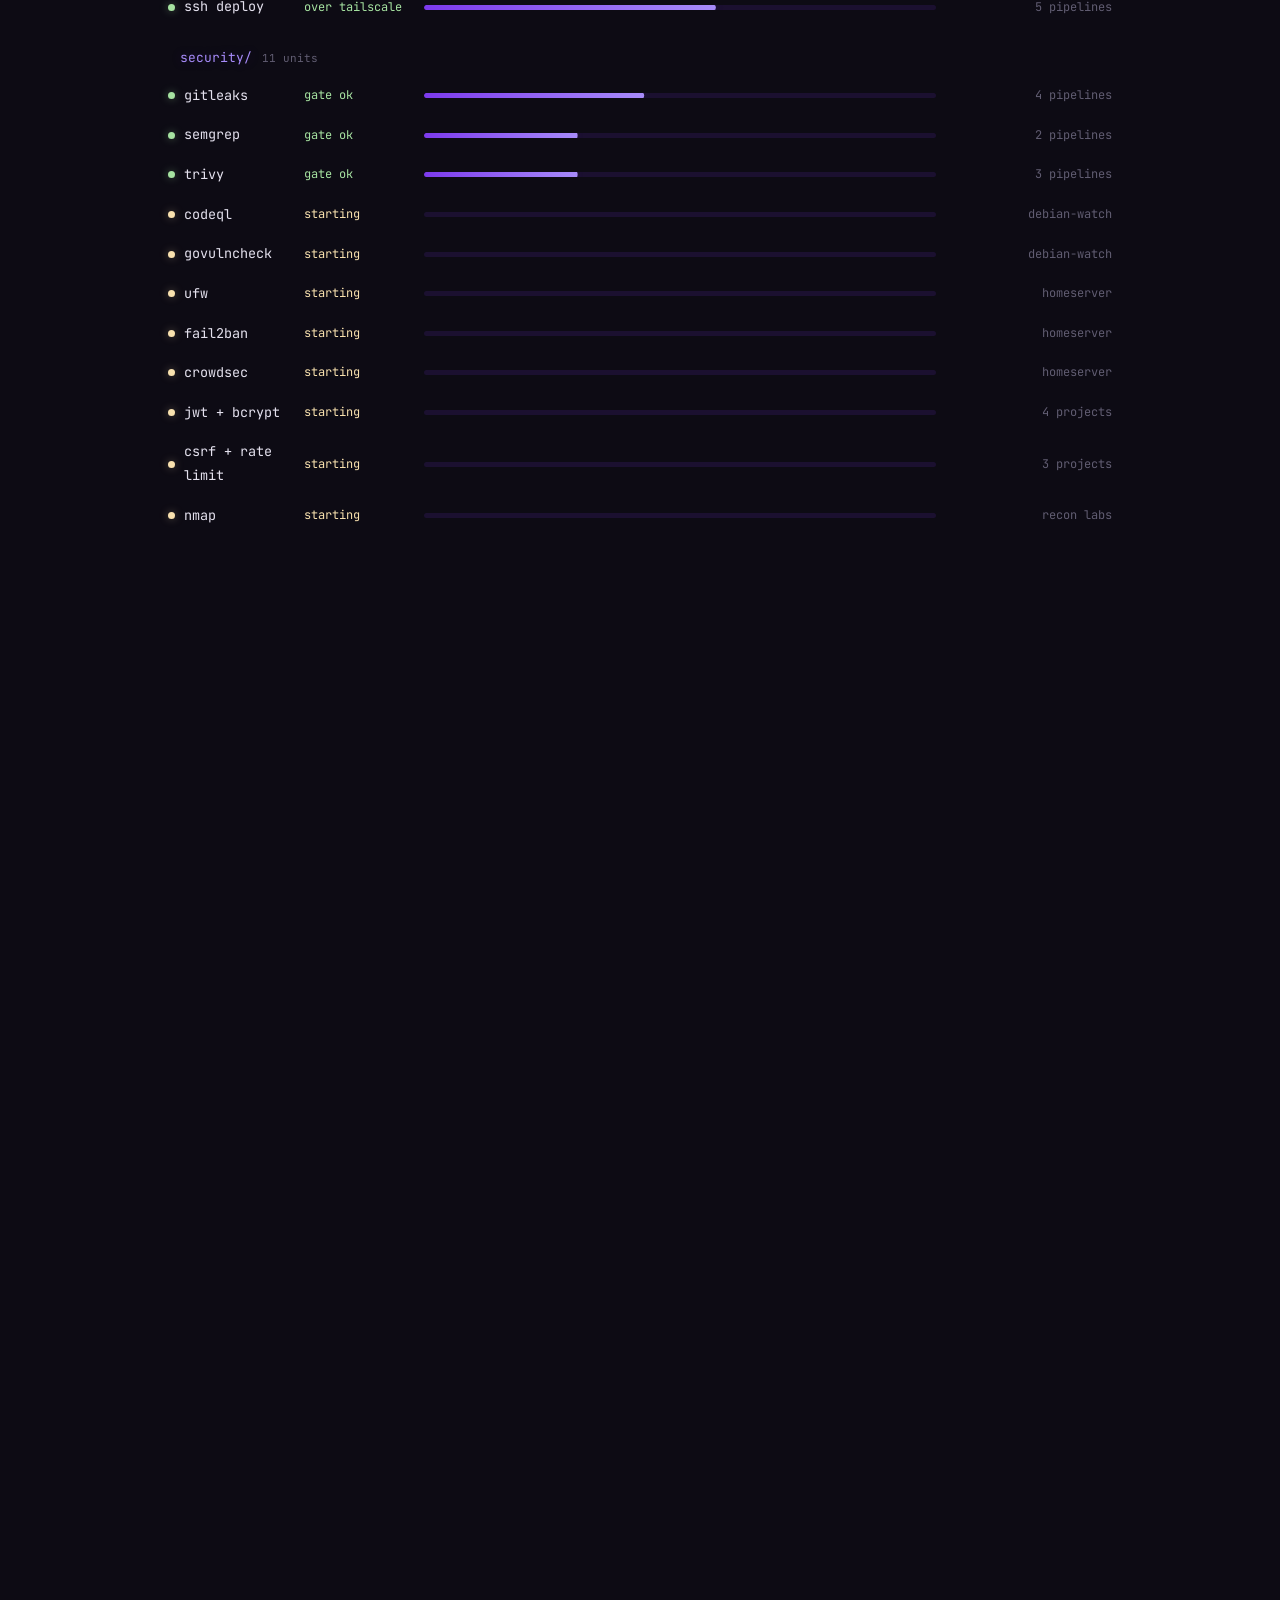
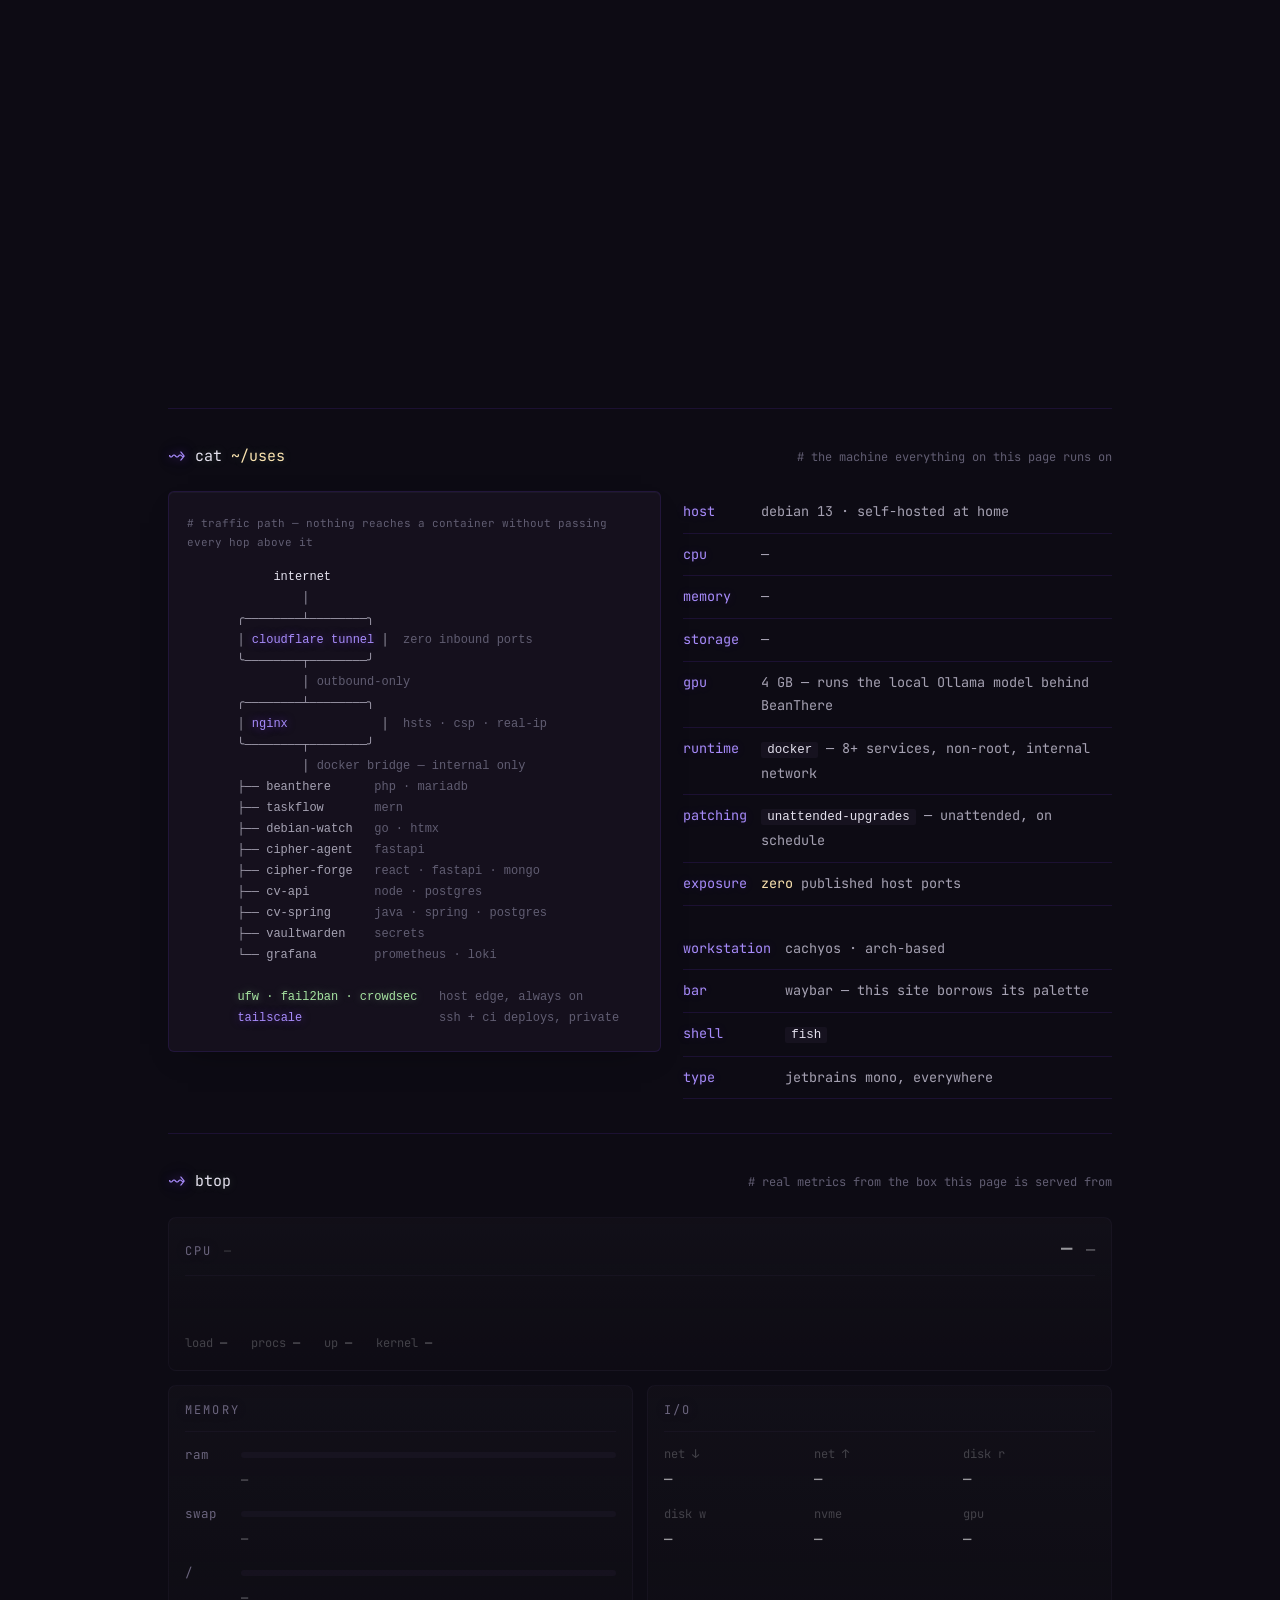
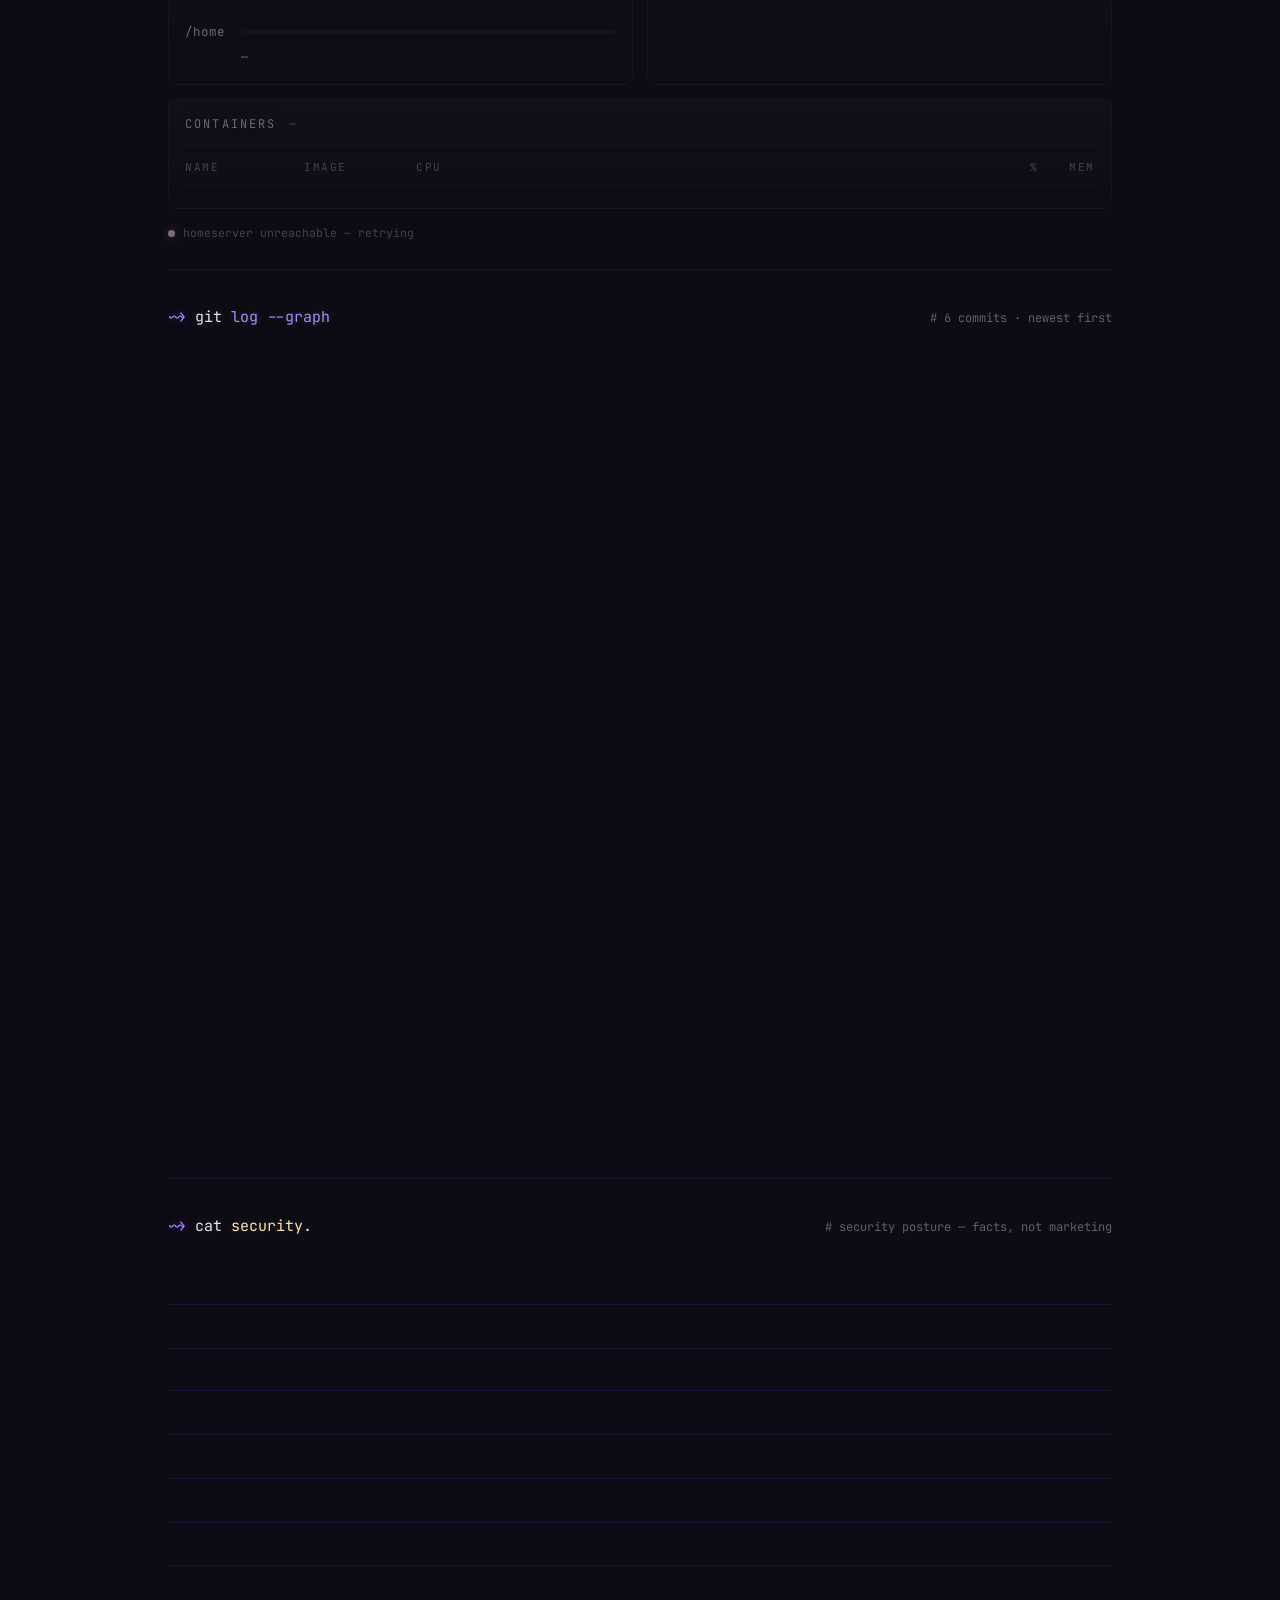
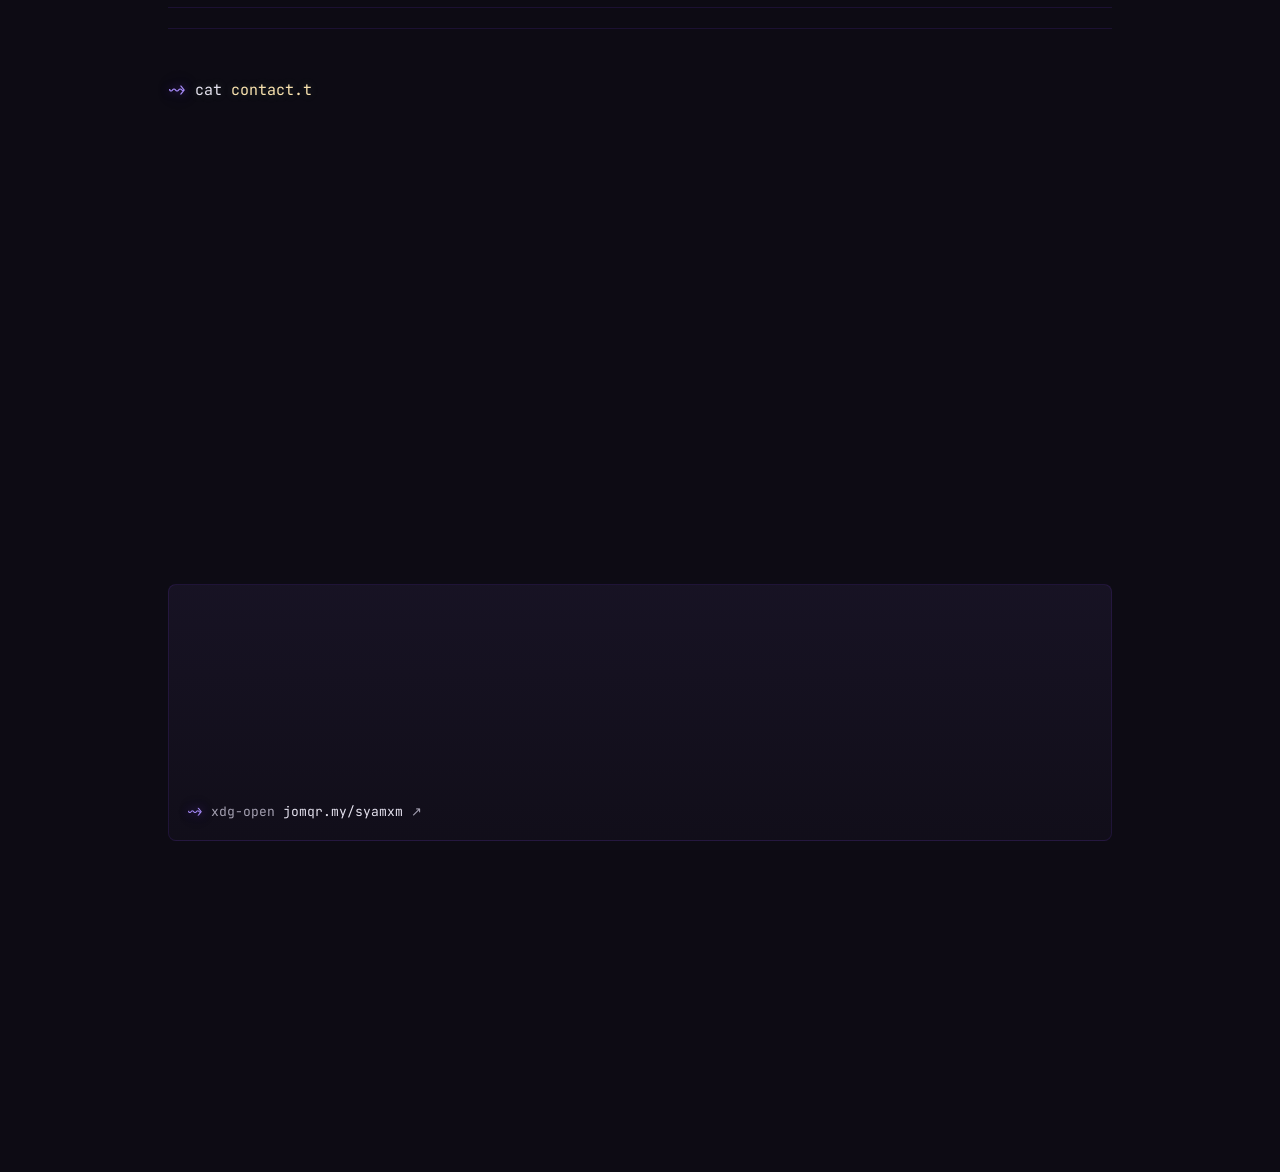
==== commit 3a2fff1a: "Add mustxrdjar to projects" ====
--- a/index.html
+++ b/index.html
@@ -160,7 +160,7 @@
     <h2 class="sr-only">Projects</h2>
     <div class="sechead">
       <span class="prompt"><span class="tick">~&gt;</span> <span class="t cmd">ls</span> <span class="t path-c">~/projects</span></span>
-      <span class="note"># 10 dirs · sorted by importance</span>
+      <span class="note"># 11 dirs · sorted by importance</span>
     </div>
 
     <div class="plist">
@@ -253,6 +253,25 @@
       </div>
 
       <div class="pentry">
+      <a class="proj ln" href="https://mustxrdjar.syamxm.com" target="_blank" rel="noopener">
+        <div class="head">
+          <span class="perm">drwxr-xr-x</span>
+          <span class="name">mustxrdjar/</span>
+          <span class="arrow">cd →</span>
+        </div>
+        <p class="desc">Art portfolio built for a friend — 22 painted and sketched works on scattered sticker plates, with a keyboard-driven lightbox. Astro static output, plain CSS custom properties, two dependencies. Artworks are globbed at build time, so adding a file to <code>art/</code> is the whole publishing step; a build integration deletes the ~7&nbsp;MB of images Vite emits but nothing references. Self-hosted fonts, AVIF gated to production, GitHub Pages on its own subdomain.</p>
+        <div class="stack"><span class="chip">astro</span><span class="chip">sharp</span><span class="chip">vanilla-js</span><span class="chip">avif</span><span class="chip">github-pages</span></div>
+      </a>
+      <div class="shots ln">
+        <button class="shot" type="button">
+          <span class="shotbar"><span class="dot d1"></span><span class="dot d2"></span><span class="dot d3"></span><span class="shotname">~/projects/mustxrdjar/mustxrdjar-1.webp</span></span>
+          <span class="simg"><img src="assets/screenshots/mustxrdjar-1.webp" width="1200" height="626" alt="mustxrdjar portfolio — scattered artwork plates above the wordmark, with painted and sketched buttons and a 'commissions open' badge" loading="lazy"></span>
+        </button>
+        <div class="shotecho" aria-live="polite"></div>
+      </div>
+      </div>
+
+      <div class="pentry">
       <a class="proj ln" href="https://github.com/syamxm/" target="_blank" rel="noopener">
         <div class="head">
           <span class="perm">drwxr-xr-x</span>
@@ -440,7 +459,7 @@
           <span class="svc"><i class="dot"></i>github actions</span><span class="state"><span class="txt">passing</span></span><span class="bar" aria-hidden="true"><i></i></span><span class="used">6 pipelines</span>
         </div>
         <div class="psrow ln" data-cat="ci-cd" data-depth="1">
-          <span class="svc"><i class="dot"></i>git</span><span class="state"><span class="txt">clean</span></span><span class="bar" aria-hidden="true"><i></i></span><span class="used">10 projects</span>
+          <span class="svc"><i class="dot"></i>git</span><span class="state"><span class="txt">clean</span></span><span class="bar" aria-hidden="true"><i></i></span><span class="used">11 projects</span>
         </div>
         <div class="psrow ln" data-cat="ci-cd" data-depth="1">
           <span class="svc"><i class="dot"></i>docker compose</span><span class="state"><span class="txt">running</span></span><span class="bar" aria-hidden="true"><i></i></span><span class="used">9 projects</span>
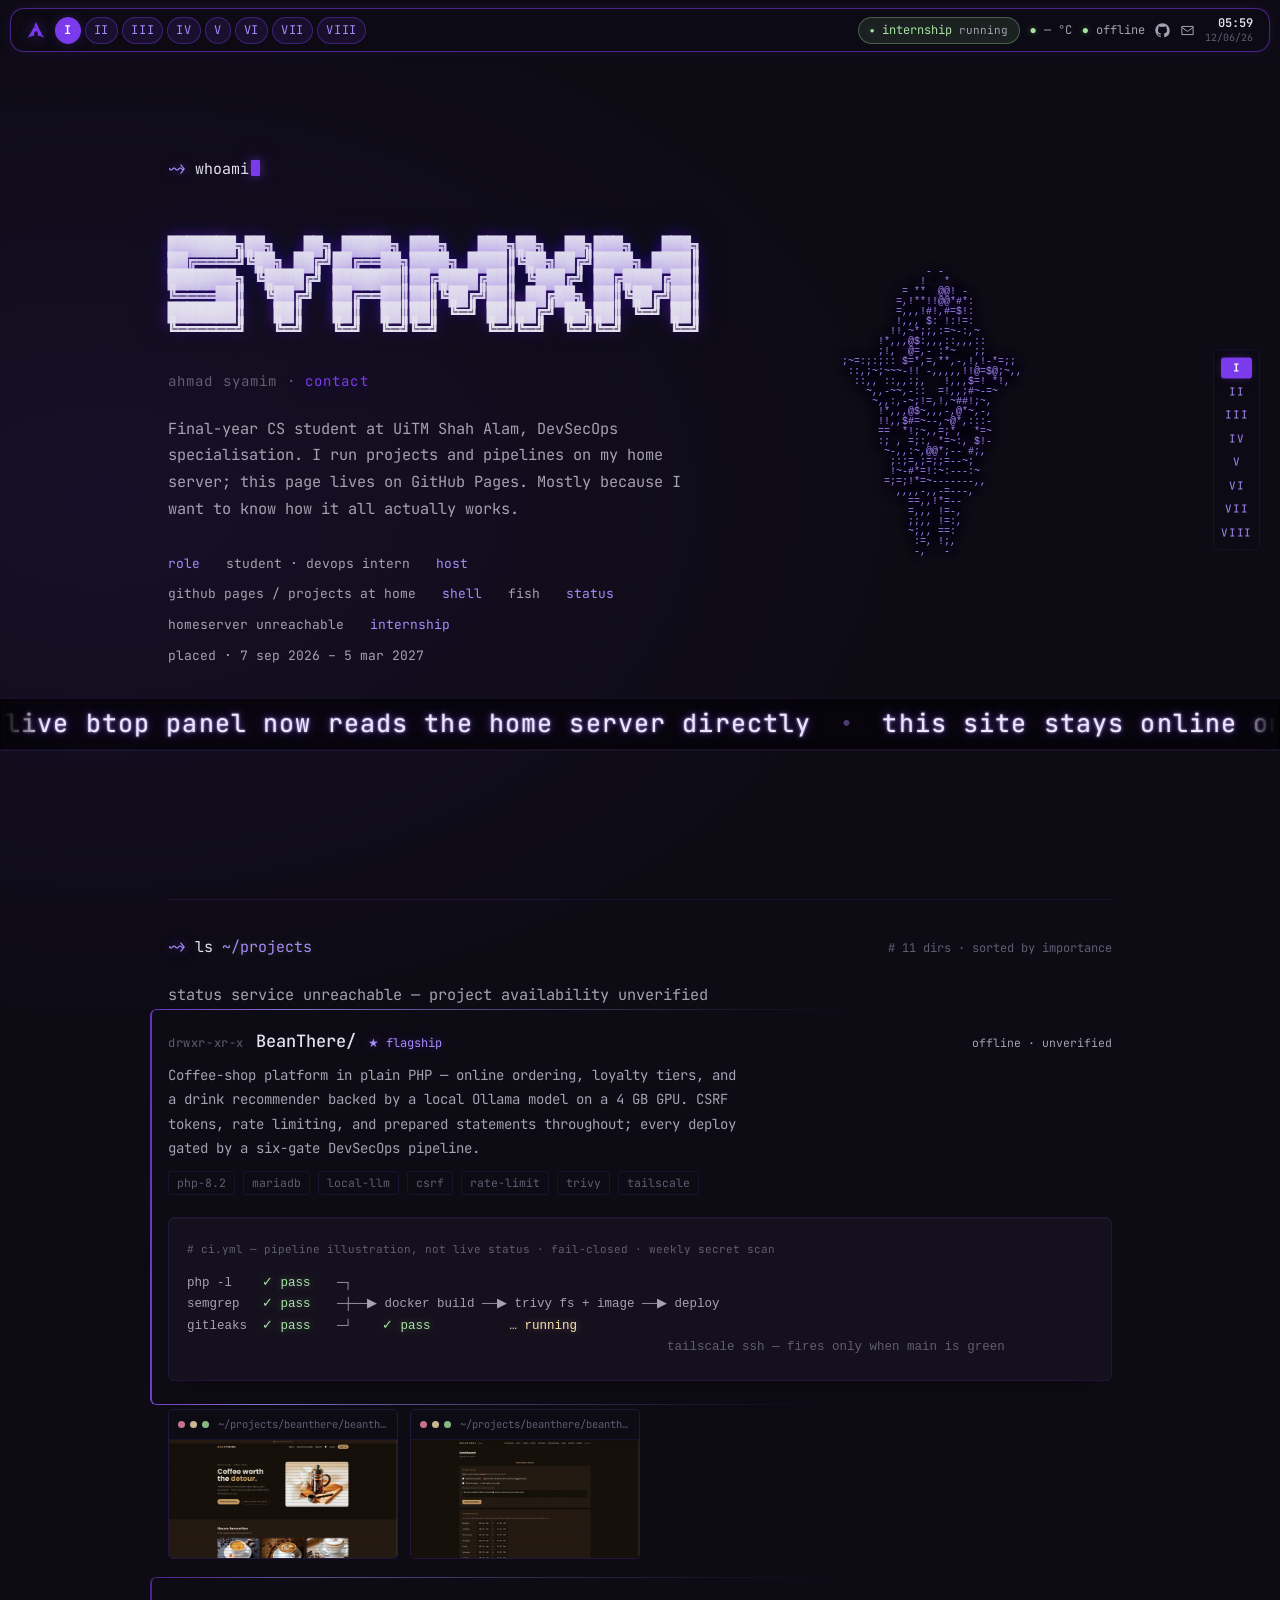
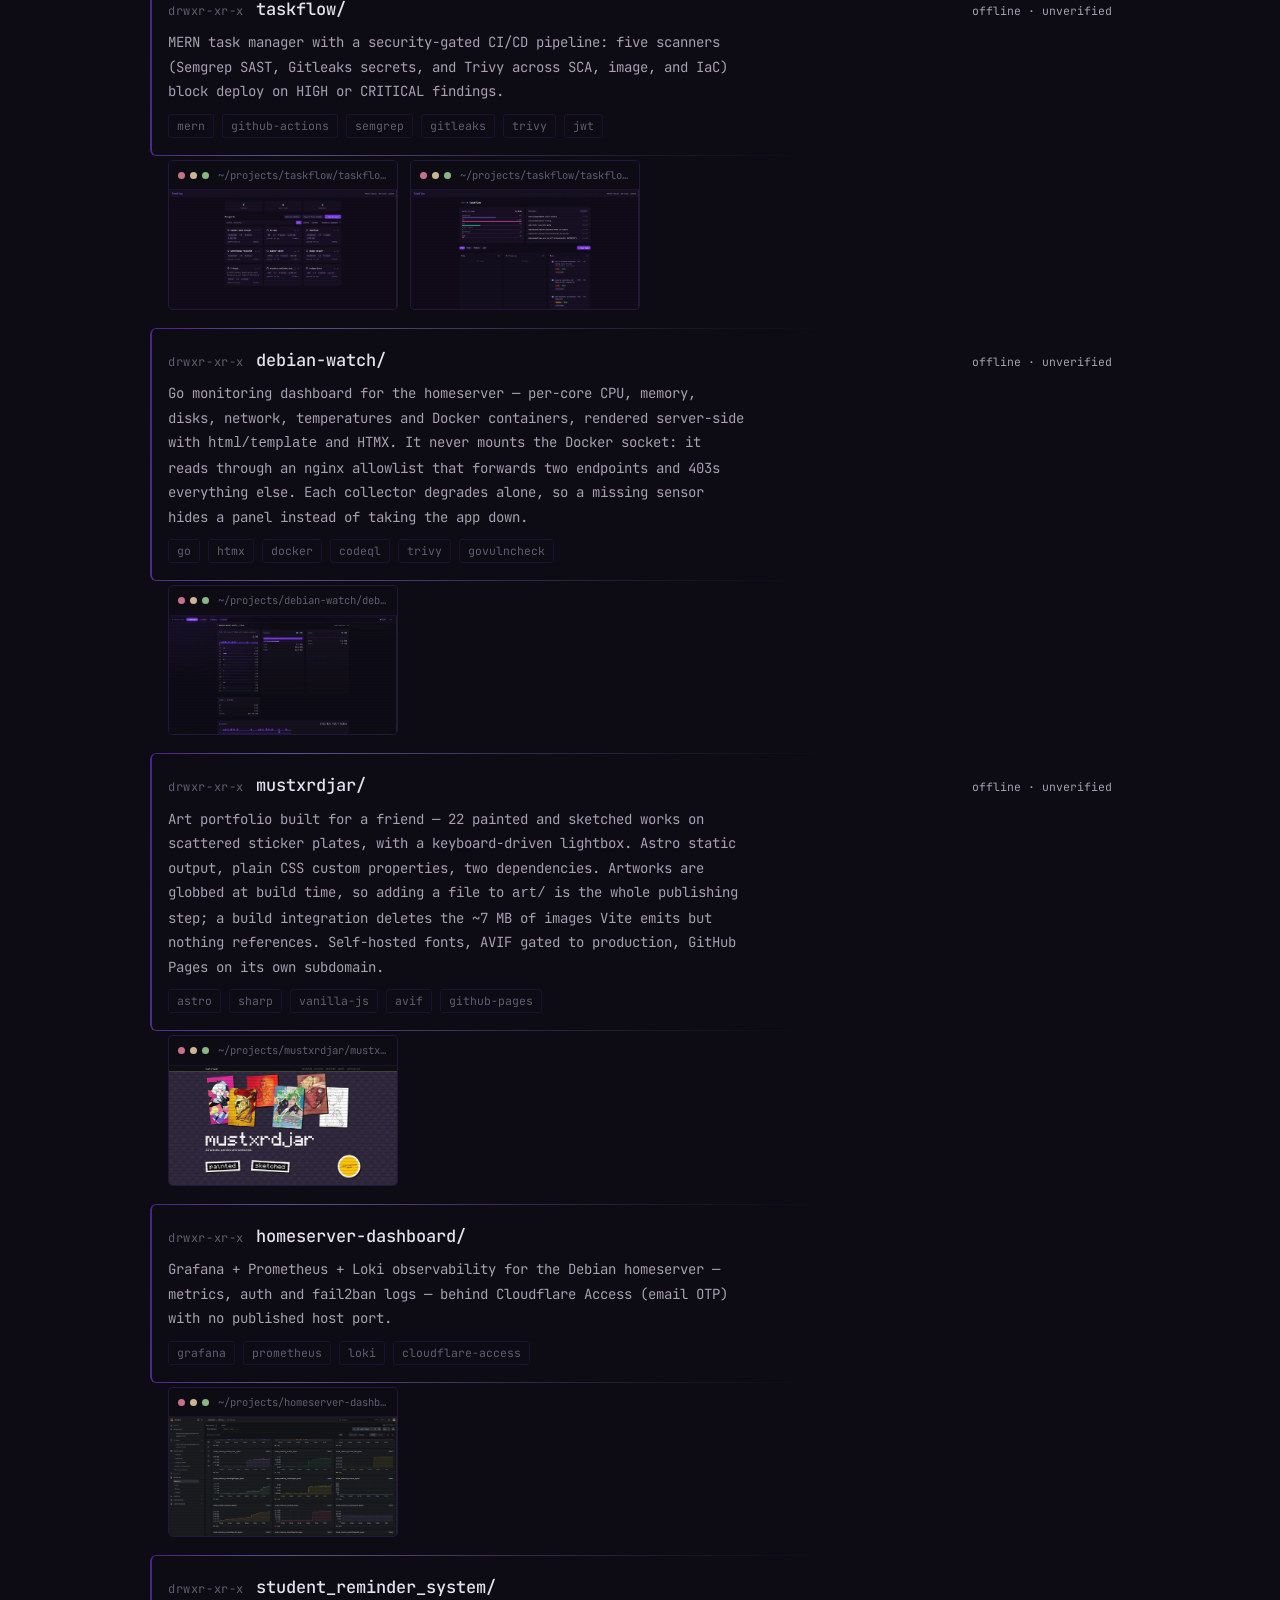
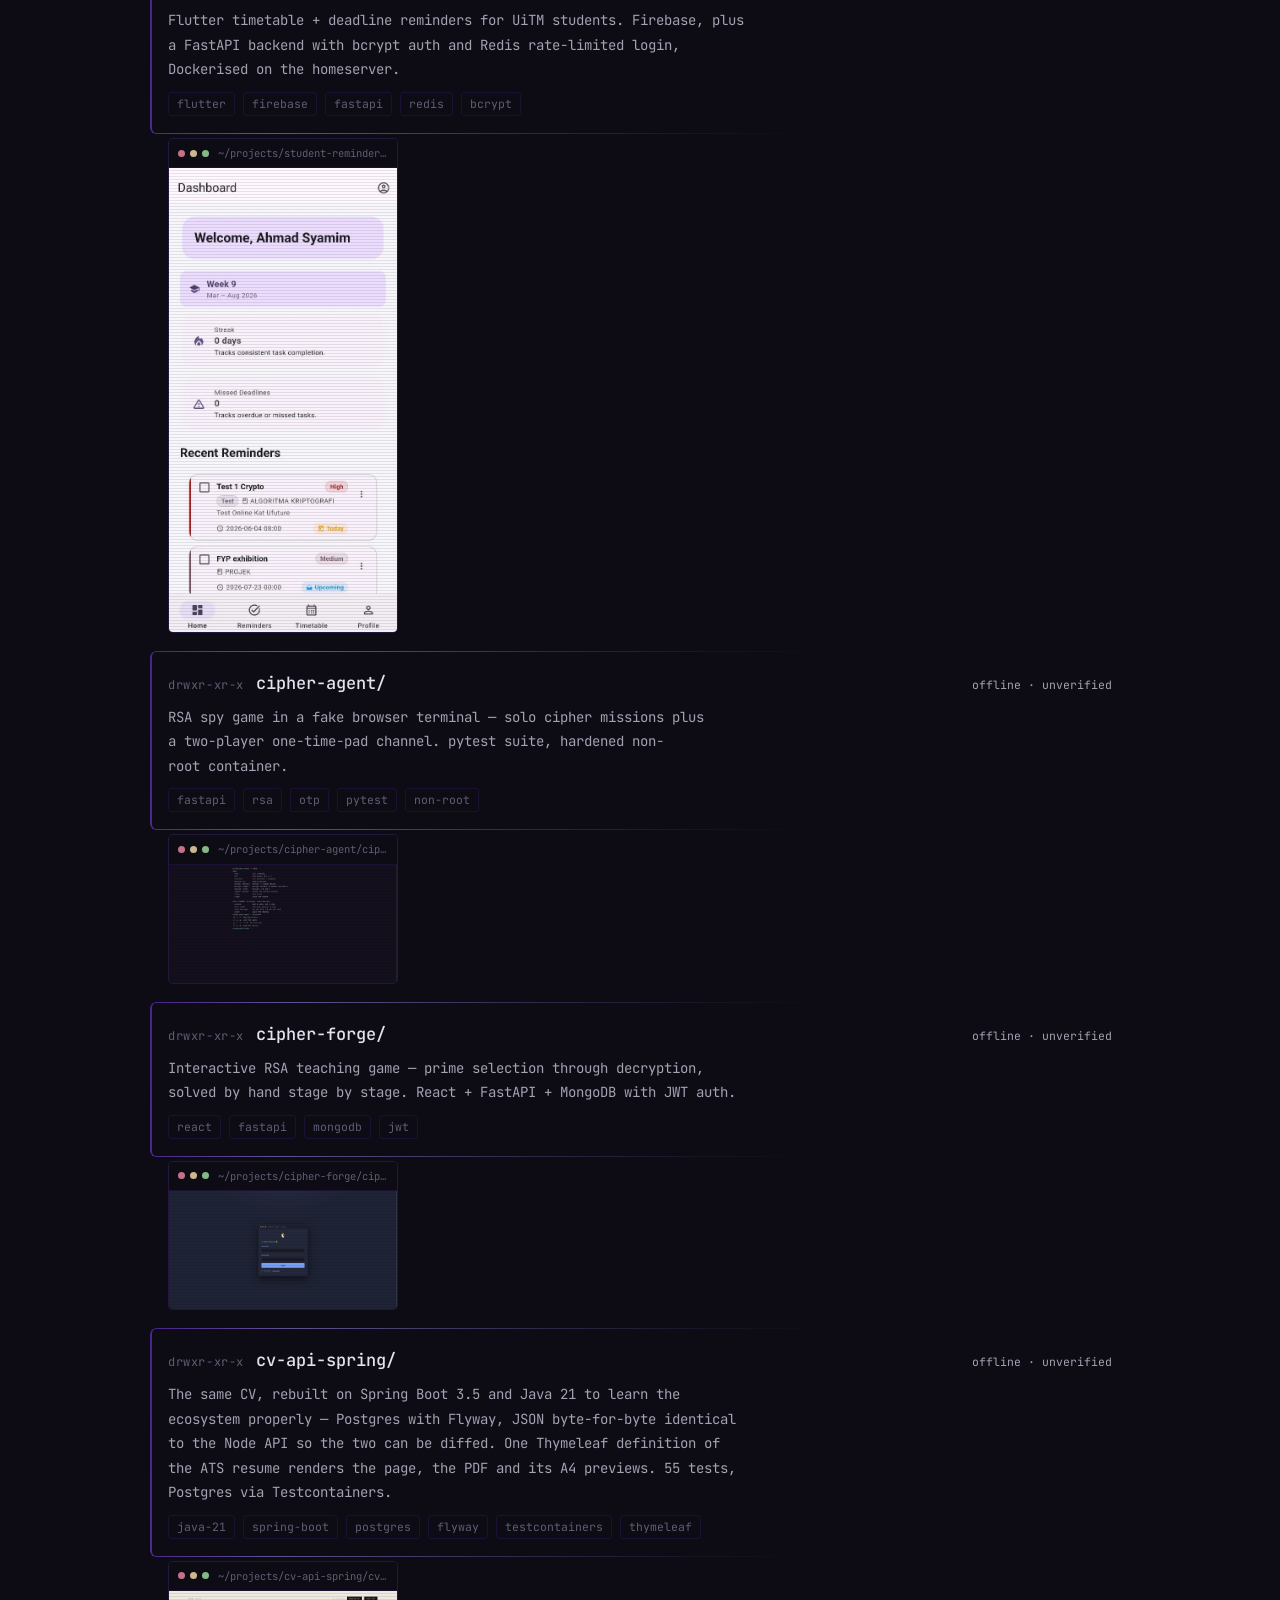
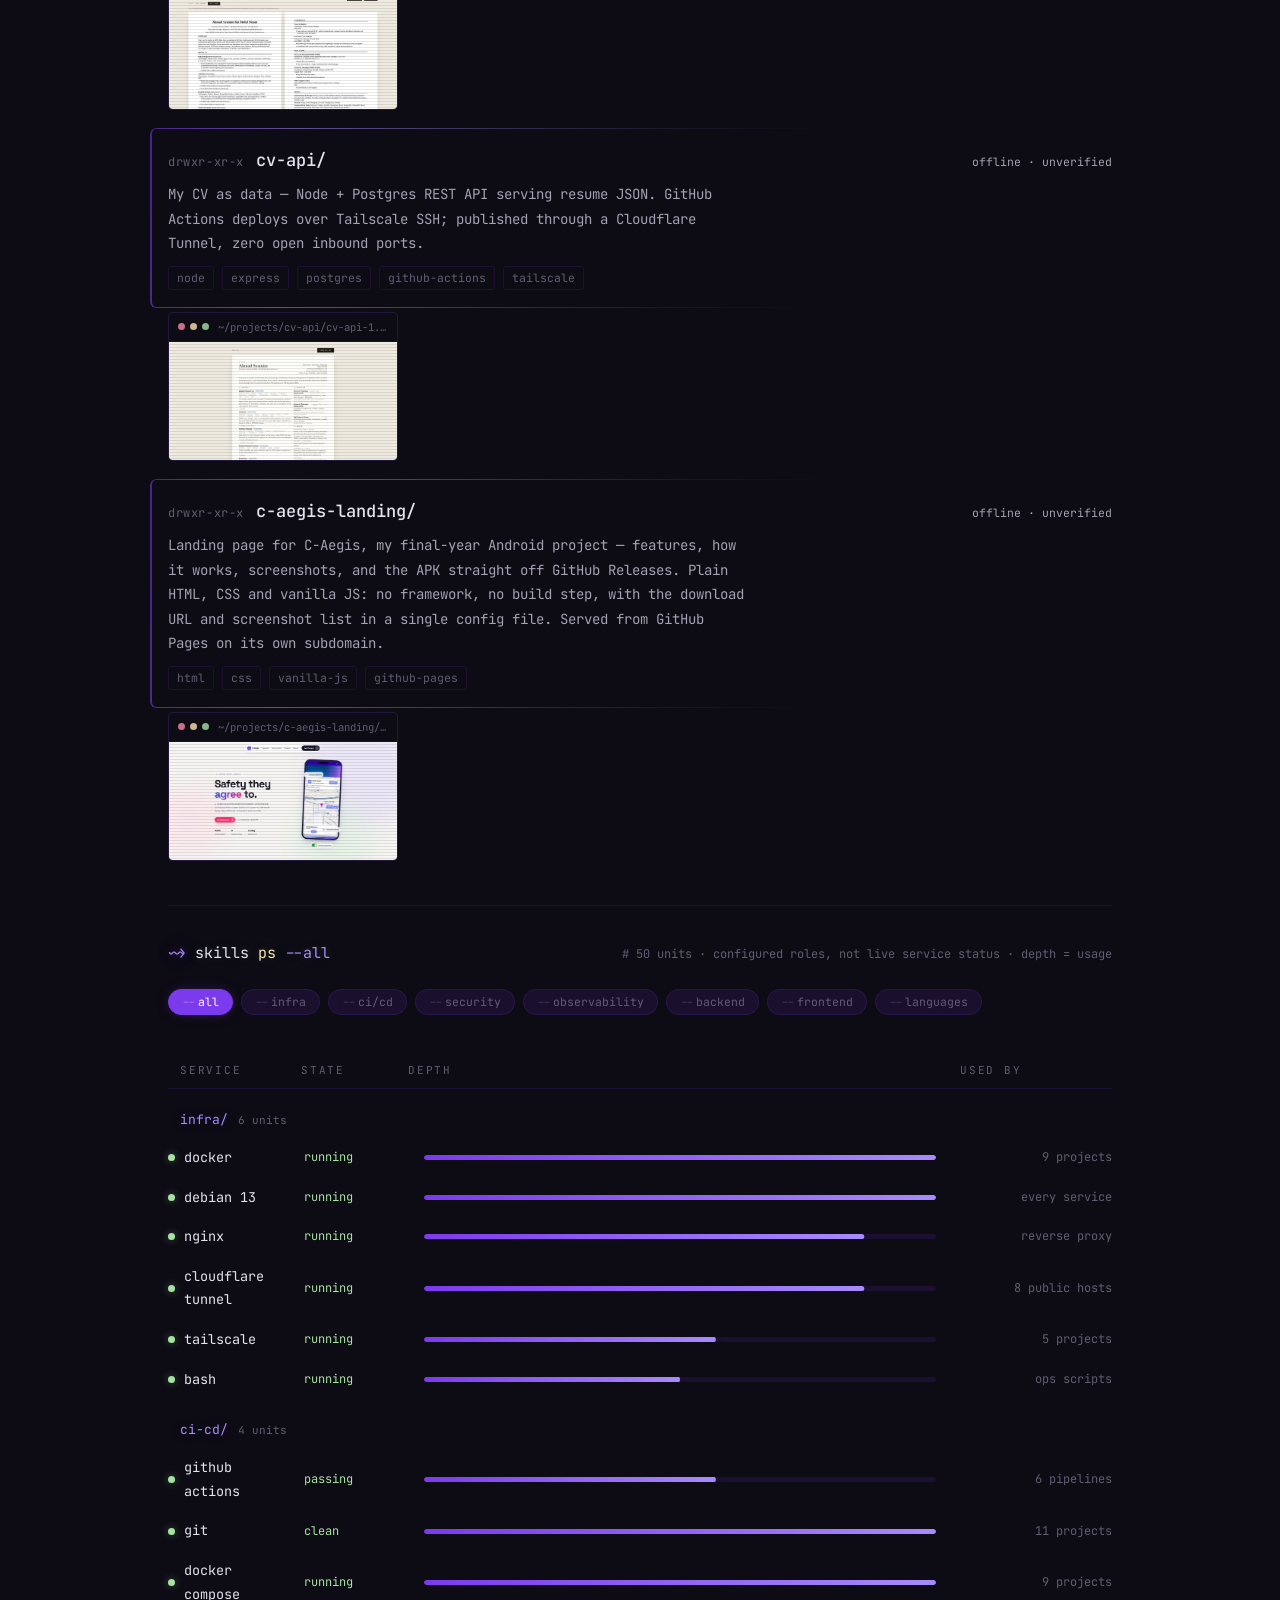
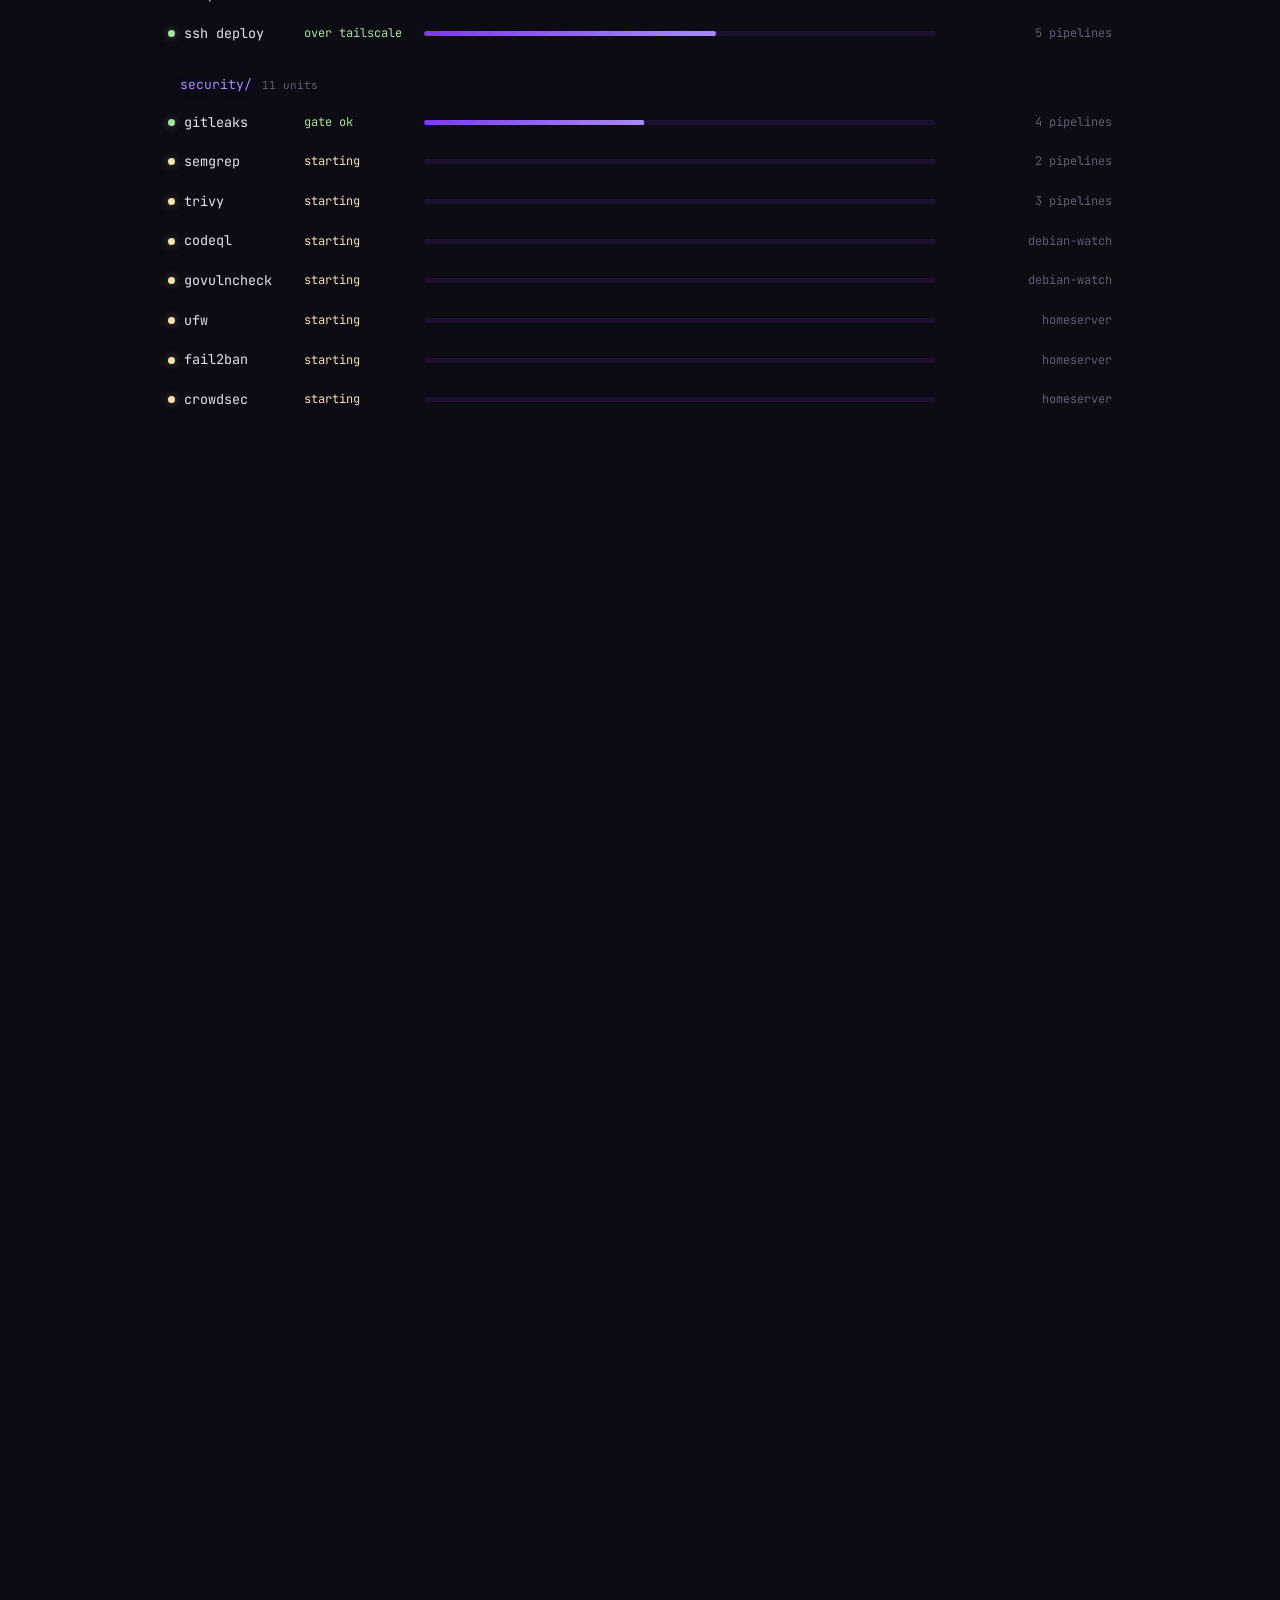
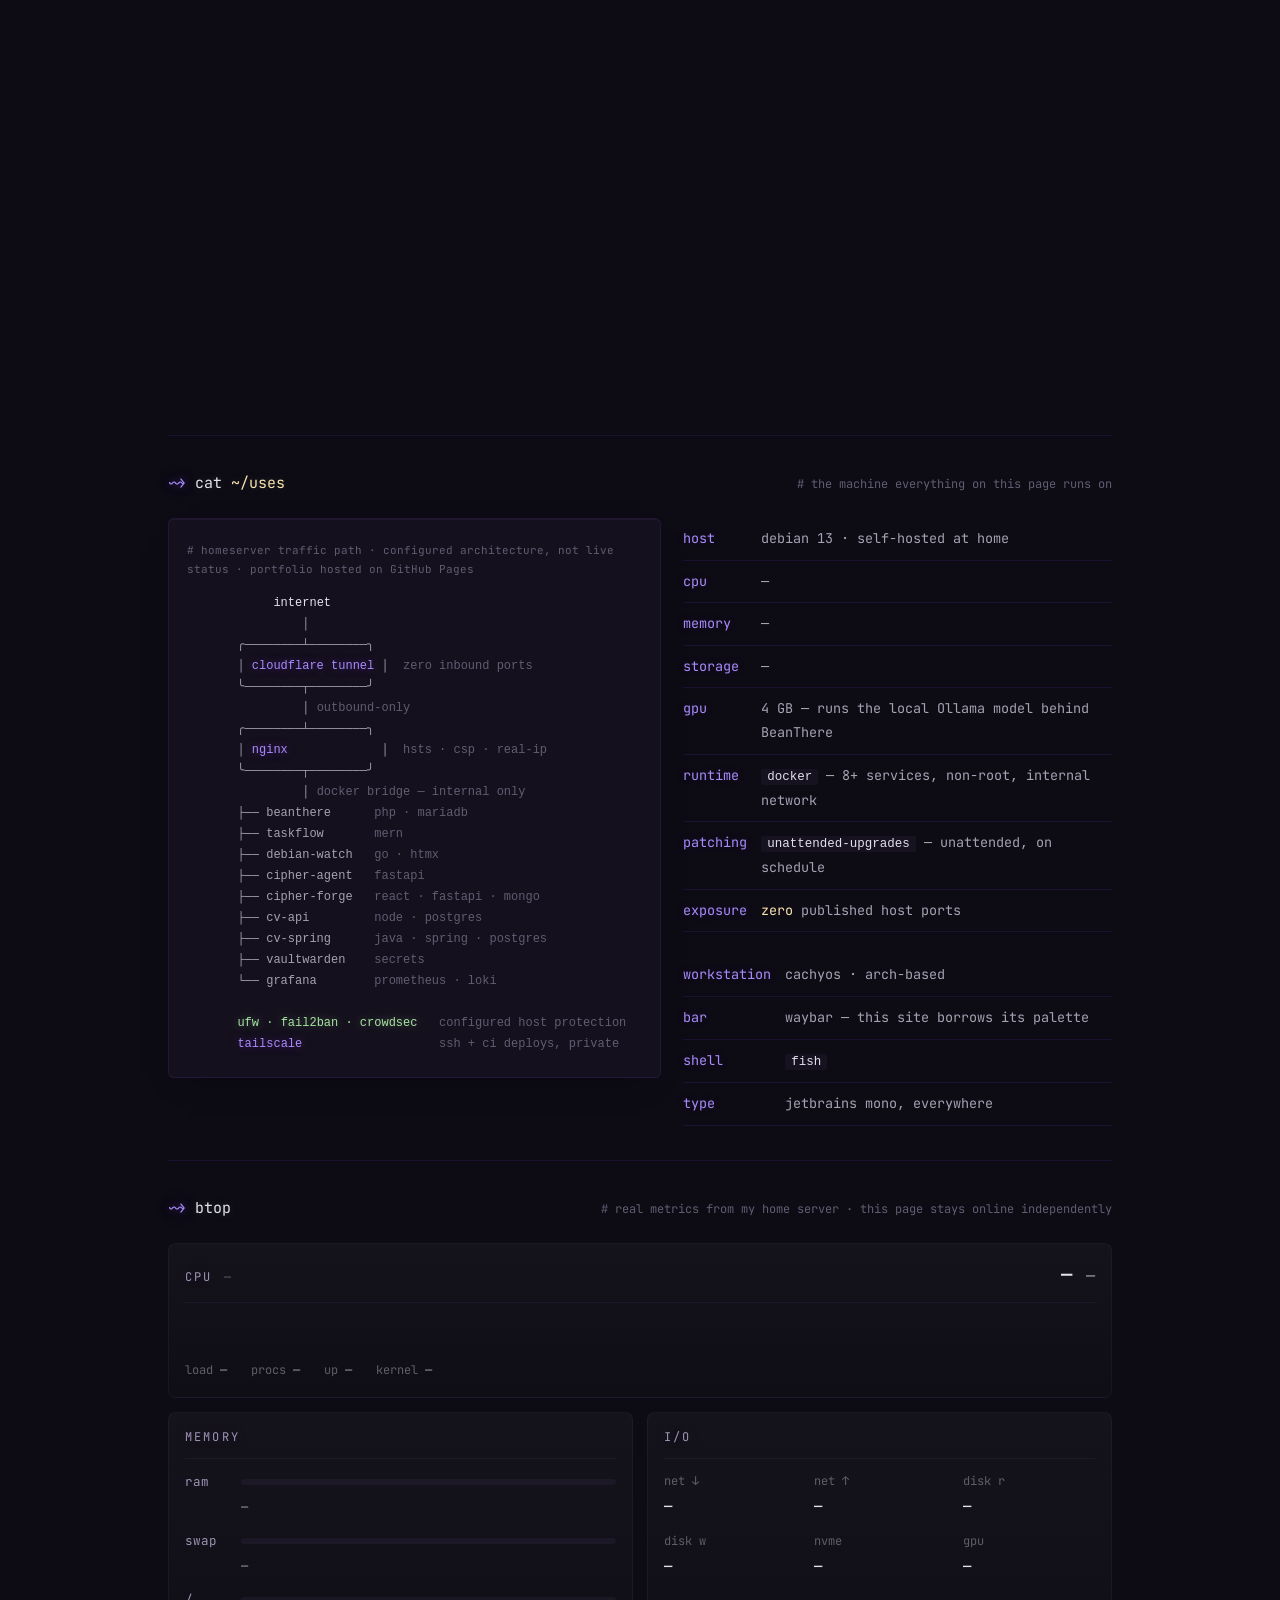
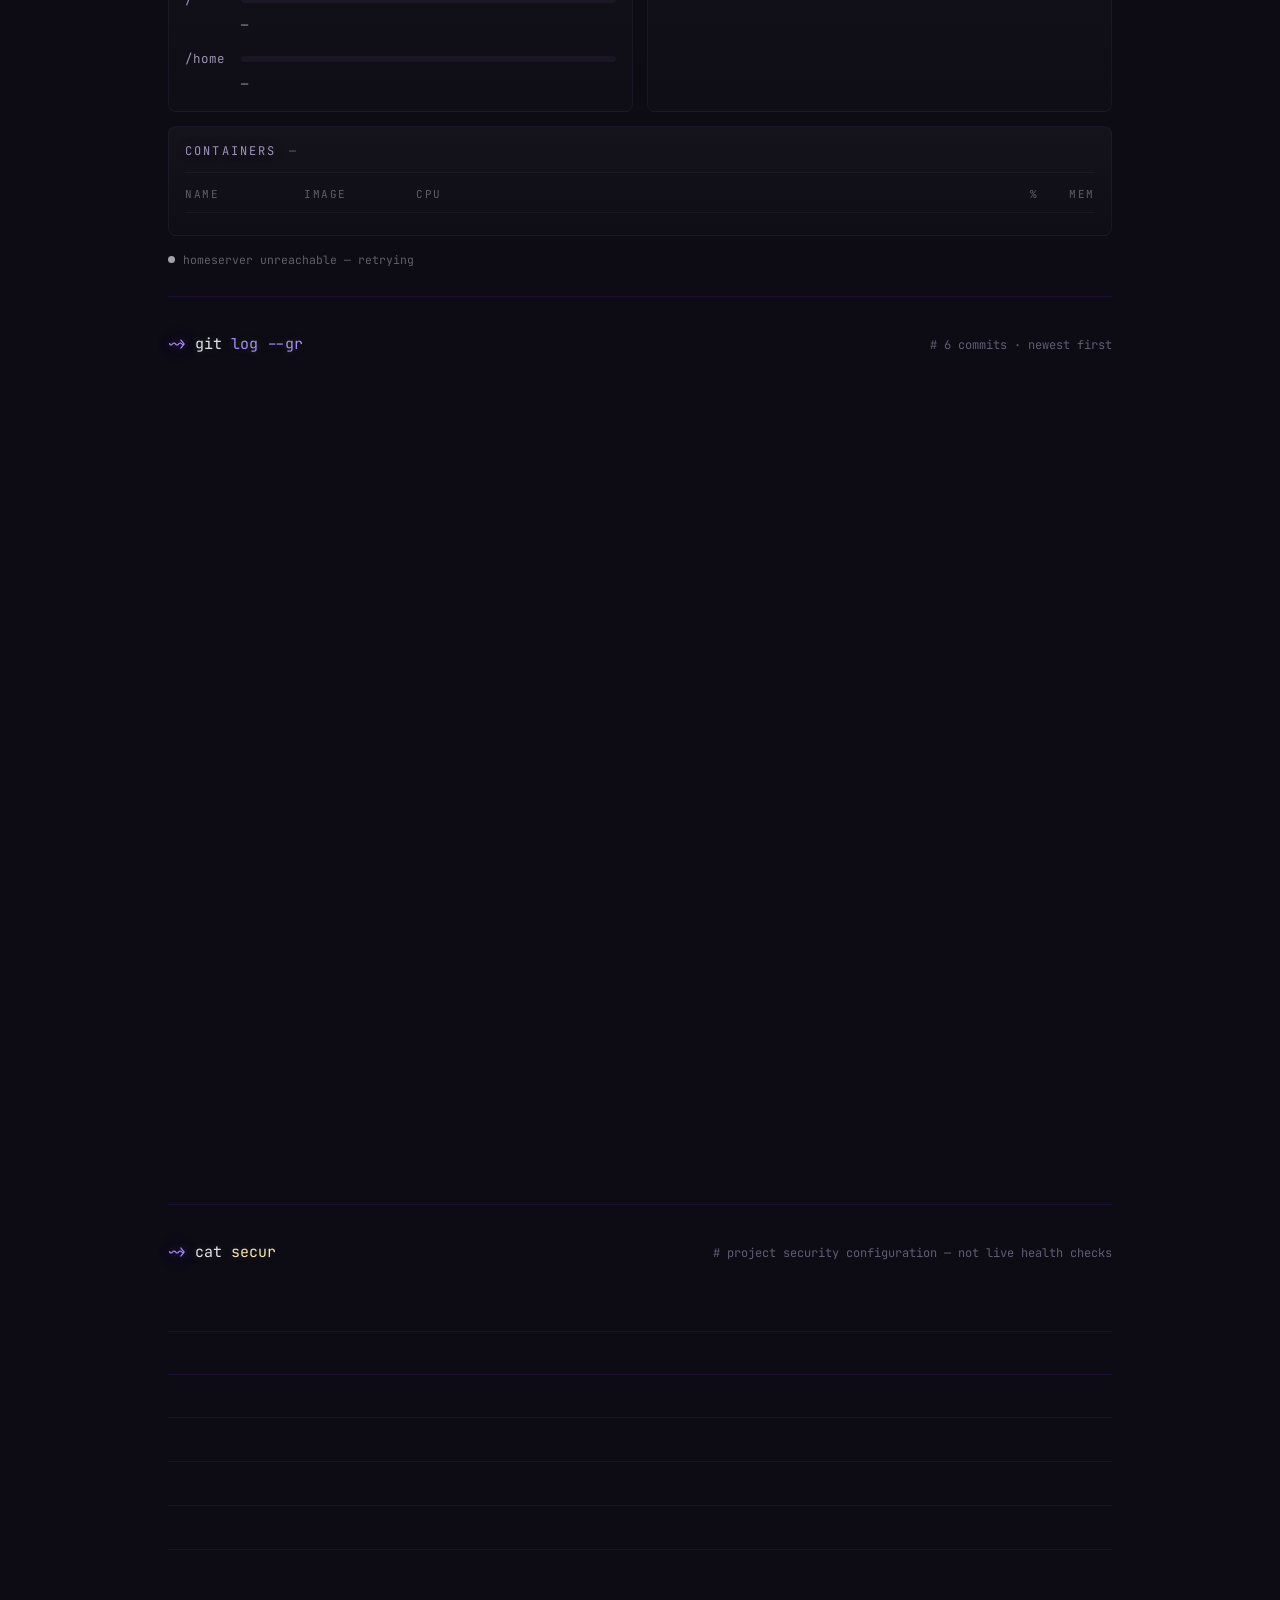
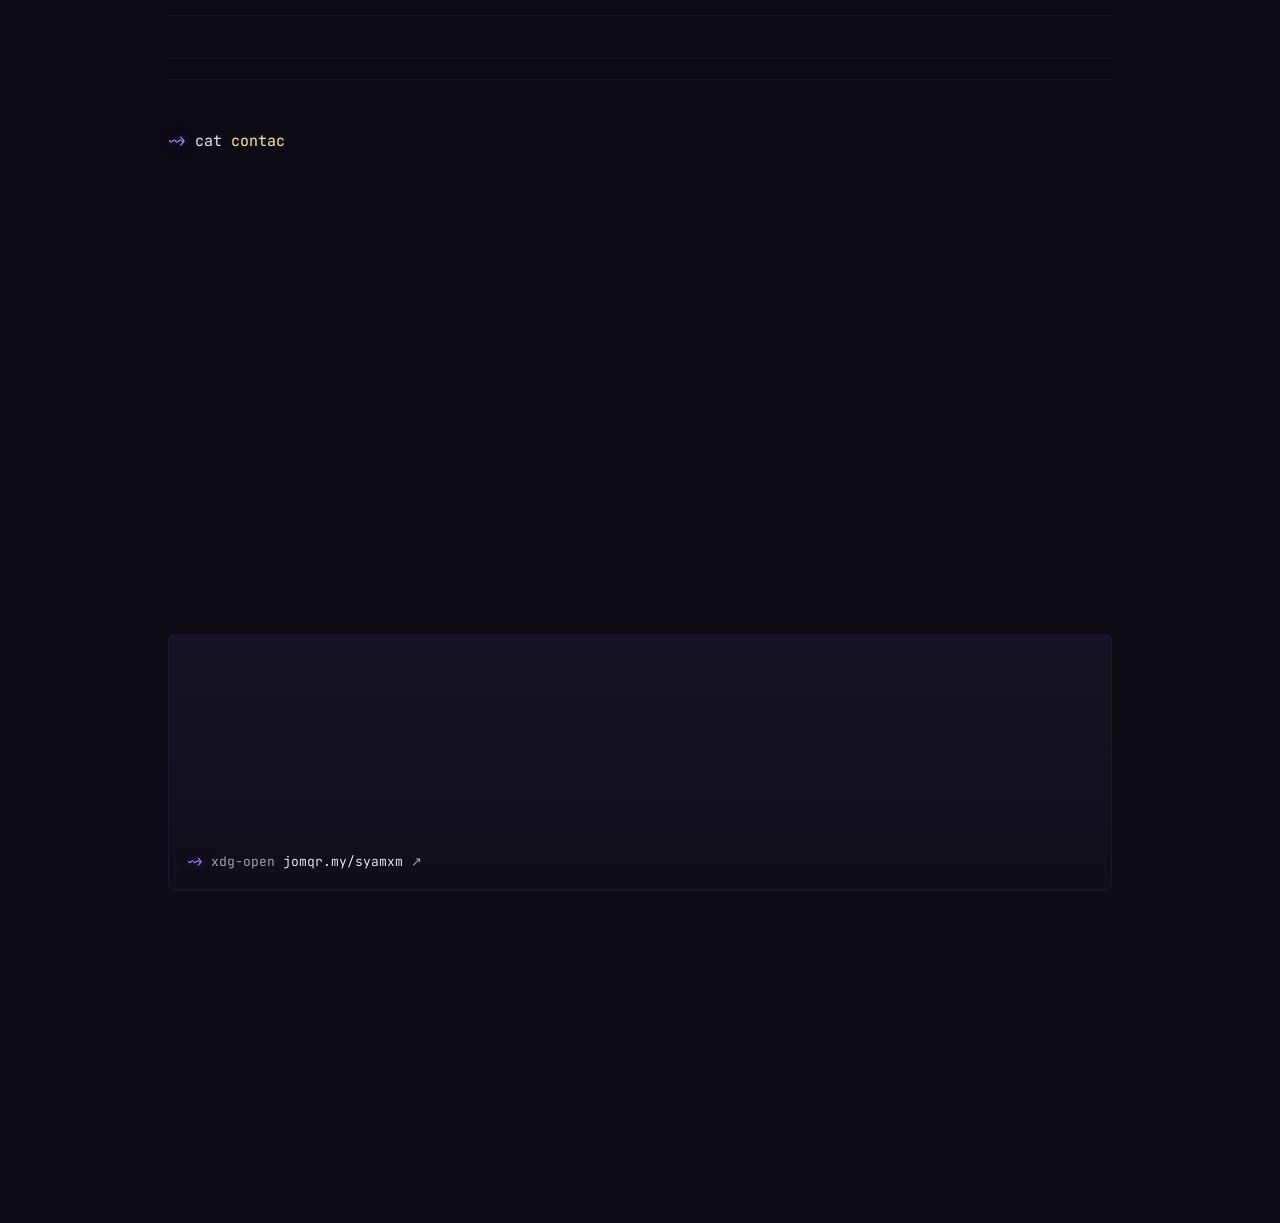
==== commit 8de58e54: "host portfolio website to github pages and also show offline stat" ====
--- a/index.html
+++ b/index.html
@@ -3,12 +3,14 @@
 <head>
 <meta charset="UTF-8">
 <meta name="viewport" content="width=device-width, initial-scale=1.0">
+<meta http-equiv="Content-Security-Policy" content="default-src 'self'; script-src 'self' https://analytics.syamxm.com; style-src 'self' 'unsafe-inline'; img-src 'self' data:; font-src 'self'; connect-src 'self' https://analytics.syamxm.com https://metrics.syamxm.com https://status.syamxm.com; base-uri 'none'; form-action 'none'; object-src 'none'">
+<meta name="referrer" content="strict-origin-when-cross-origin">
 <title>syamxm — ~/</title>
 <meta name="description" content="Ahmad Syamim (syamxm). Final-year CS student at UiTM Shah Alam, DevSecOps specialisation. DevOps intern on a 6-month placement, 7 September 2026 – 5 March 2027.">
 <meta name="theme-color" content="#0D0B14">
 <meta property="og:type" content="website">
 <meta property="og:title" content="syamxm — ~/">
-<meta property="og:description" content="Ahmad Syamim (syamxm). Final-year CS student at UiTM Shah Alam, DevSecOps specialisation. Self-hosted, six-gate fail-closed pipeline.">
+<meta property="og:description" content="Ahmad Syamim (syamxm). Final-year CS student at UiTM Shah Alam, DevSecOps specialisation. Self-hosted projects, CI-gated pipelines.">
 <meta property="og:url" content="https://syamxm.com/">
 <meta property="og:image" content="https://syamxm.com/assets/og.png">
 <meta name="twitter:card" content="summary_large_image">
@@ -21,7 +23,7 @@
 <link rel="stylesheet" href="css/fonts.css?v=13">
 <link rel="stylesheet" href="css/base.css?v=14">
 <link rel="stylesheet" href="css/layout.css?v=19">
-<link rel="stylesheet" href="css/components.css?v=14">
+<link rel="stylesheet" href="css/components.css?v=15">
 <script defer src="https://analytics.syamxm.com/script.js" data-website-id="dbf1a401-2675-400b-9680-7041df0dfdf9"></script>
 </head>
 <body>
@@ -135,15 +137,15 @@
       </h1>
       <p class="wordmark-name ln">ahmad syamim · <a class="accent" href="#contact">contact</a></p>
       <p class="sub ln">
-        Final-year CS student at UiTM Shah Alam, DevSecOps specialisation. I self-host
-        everything I ship — the code, the pipeline, and the server it runs on. Mostly
+        Final-year CS student at UiTM Shah Alam, DevSecOps specialisation. I run
+        projects and pipelines on my home server; this page lives on GitHub Pages. Mostly
         because I want to know how it all actually works.
       </p>
       <div class="meta-row ln">
         <span class="k">role</span> <b>student · devops intern</b>
-        <span class="k">host</span> <b>self-hosted / tailscale</b>
+        <span class="k">host</span> <b>github pages / projects at home</b>
         <span class="k">shell</span> <b>fish</b>
-        <span class="k">status</span> <b>all systems green</b>
+        <span class="k">status</span> <b data-server-status>checking homeserver…</b>
         <span class="k">internship</span> <b>placed · 7 sep 2026 – 5 mar 2027</b>
       </div>
     </div>
@@ -164,6 +166,8 @@
     </div>
 
     <div class="plist">
+      <p class="note" data-project-summary role="status">checking project availability…</p>
+      <noscript><p class="note">JavaScript is needed for live status. Project availability is unverified.</p></noscript>
       <!-- BeanThere flagship -->
       <div class="pentry featured">
       <a class="proj featured ln" href="https://beanthere.syamxm.com" target="_blank" rel="noopener">
@@ -190,7 +194,7 @@
         </div>
 
         <div class="pipeline">
-          <span class="label"># ci.yml — every push, fail-closed · gitleaks also runs a weekly full-history scan</span>
+          <span class="label"># ci.yml — pipeline illustration, not live status · fail-closed · weekly secret scan</span>
 <pre>php -l    <span class="gate g" data-step="0" data-done="✓ pass">✓ pass</span>─┐
 semgrep   <span class="gate g" data-step="0" data-done="✓ pass">✓ pass</span>─┼──▶ docker build ──▶ trivy fs + image ──▶ deploy
 gitleaks  <span class="gate g" data-step="0" data-done="✓ pass">✓ pass</span>─┘    <span class="gate g" data-step="1" data-done="✓ pass">✓ pass</span>       <span class="gate g" data-step="2" data-done="✓ pass">✓ pass</span>           <span class="gate p" data-step="3" data-done="✓ live">✓ live</span>
@@ -411,7 +415,7 @@
     <h2 class="sr-only">Stack</h2>
     <div class="sechead">
       <span class="prompt"><span class="tick">~&gt;</span> <span class="t cmd">skills</span> <span class="t arg">ps</span> <span class="t flag" id="psflag">--all</span></span>
-      <span class="note"># 50 units · depth = how much of the stack leans on it</span>
+      <span class="note"># 50 units · configured roles, not live service status · depth = usage</span>
     </div>
 
     <div class="ps" id="ps">
@@ -621,7 +625,7 @@
 
     <div class="usesgrid">
       <div class="netmap ln">
-        <span class="label"># traffic path — nothing reaches a container without passing every hop above it</span>
+        <span class="label"># homeserver traffic path · configured architecture, not live status · portfolio hosted on GitHub Pages</span>
 <pre>            <span class="dim-t">internet</span>
                 │
        ╭────────┴────────╮
@@ -642,7 +646,7 @@
        ├── vaultwarden    <span class="comment">secrets</span>
        └── grafana        <span class="comment">prometheus · loki</span>
 
-       <span class="g">ufw · fail2ban · crowdsec</span>   <span class="comment">host edge, always on</span>
+       <span class="g">ufw · fail2ban · crowdsec</span>   <span class="comment">configured host protection</span>
        <span class="p">tailscale</span>                   <span class="comment">ssh + ci deploys, private</span></pre>
         <span class="flow" aria-hidden="true"></span>
       </div>
@@ -676,7 +680,7 @@
     <h2 class="sr-only">Live server monitor</h2>
     <div class="sechead">
       <span class="prompt"><span class="tick">~&gt;</span> <span class="t cmd">btop</span></span>
-      <span class="note"># real metrics from the box this page is served from</span>
+      <span class="note"># real metrics from my home server · this page stays online independently</span>
     </div>
 
     <div class="btop" data-btop data-state="waiting">
@@ -749,7 +753,7 @@
         <p class="bmore" data-more hidden></p>
       </div>
 
-      <p class="bstatus" data-btop-status>connecting to the homeserver …</p>
+      <p class="bstatus" data-btop-status role="status">connecting to the homeserver …</p>
     </div>
   </section>
 
@@ -849,17 +853,17 @@
     <h2 class="sr-only">Security posture</h2>
     <div class="sechead">
       <span class="prompt"><span class="tick">~&gt;</span> <span class="t cmd">cat</span> <span class="t arg">security.txt</span></span>
-      <span class="note"># security posture — facts, not marketing</span>
+      <span class="note"># project security configuration — not live health checks</span>
     </div>
     <div>
       <table class="facts">
-        <tr class="ln"><td class="key">CSP</td><td class="val"><code>default-src 'self'</code> — no third-party origins, no inline eval</td></tr>
+        <tr class="ln"><td class="key">CSP</td><td class="val"><code>default-src 'self'</code> — explicit analytics and status API origins, no eval</td></tr>
         <tr class="ln"><td class="key">passwords</td><td class="val"><code>bcrypt</code> — salted, work-factor tuned, never reversible</td></tr>
         <tr class="ln"><td class="key">queries</td><td class="val">prepared statements only — <span class="y">zero</span> string-built SQL</td></tr>
         <tr class="ln"><td class="key">SAST</td><td class="val"><code>semgrep</code> gate — build fails on new findings</td></tr>
         <tr class="ln"><td class="key">secrets</td><td class="val"><code>gitleaks</code> gate — no key reaches a commit</td></tr>
         <tr class="ln"><td class="key">images</td><td class="val"><code>trivy</code> scan — deploy blocked on known CVEs</td></tr>
-        <tr class="ln"><td class="key">transport</td><td class="val">deploys over Tailscale SSH; public traffic via Cloudflare Tunnel — zero open inbound ports</td></tr>
+        <tr class="ln"><td class="key">transport</td><td class="val">portfolio: GitHub Pages via Actions; home projects: Tailscale SSH deploys and Cloudflare Tunnel — zero open inbound ports</td></tr>
         <tr class="ln"><td class="key">requests</td><td class="val">CSRF tokens + per-route rate limiting on every mutating path</td></tr>
       </table>
     </div>
@@ -904,8 +908,8 @@
       </div>
 
       <div class="foot ln">
-        <span>syamxm@homeserver — built by hand, deployed over tailscale</span>
-        <span id="footstat">6/6 gates · fail-closed</span>
+        <span>syamxm.com — built by hand, deployed to github pages after CI</span>
+        <span id="footstat">checking homeserver…</span>
       </div>
     </div>
   </section>
@@ -921,13 +925,14 @@
 </div>
 
 <script src="js/perf.js?v=12"></script>
-<script src="js/boot.js?v=12"></script>
-<script src="js/main.js?v=16"></script>
-<script src="js/metrics.js?v=13"></script>
-<script src="js/visitors.js?v=12"></script>
+<script src="js/boot.js?v=13"></script>
+<script src="js/main.js?v=17"></script>
+<script src="js/metrics.js?v=14"></script>
+<script src="js/visitors.js?v=13"></script>
+<script src="js/status.js?v=1"></script>
 <script src="js/gallery.js?v=12"></script>
 <script src="js/ascii3d.js?v=12"></script>
 <script src="js/hero-logo.js?v=12"></script>
-<script src="js/ticker.js?v=2"></script>
+<script src="js/ticker.js?v=3"></script>
 </body>
 </html>
--- a/css/components.css
+++ b/css/components.css
@@ -520,7 +520,9 @@
   transition:opacity .4s var(--ease),filter .4s var(--ease);
 }
 .btop[data-state="waiting"]{opacity:.5}
-.btop[data-state="offline"]{filter:grayscale(.7);opacity:.65}
+.btop[data-state="offline"]{filter:grayscale(.7)}
+.site-status{font-size:11.5px;color:var(--muted);font-weight:400;white-space:nowrap}
+.site-status[data-state="live"]{color:var(--green)}
 .bpanel{
   position:relative;grid-column:1/-1;
   border:1px solid var(--line);border-radius:8px;
@@ -614,7 +616,7 @@
   background:var(--green);box-shadow:0 0 8px var(--glow-green);
 }
 .btop[data-state="waiting"] .bstatus::before{background:var(--yellow);box-shadow:0 0 8px var(--glow-yellow)}
-.btop[data-state="offline"] .bstatus::before{background:var(--red);box-shadow:0 0 8px rgba(243,139,168,.45)}
+.btop[data-state="offline"] .bstatus::before{background:var(--muted);box-shadow:none}
 @media(prefers-reduced-motion:no-preference){
   .btop[data-state="live"] .bstatus::before{animation:pulse 2.4s var(--ease) infinite}
   @keyframes pulse{0%,100%{opacity:1}50%{opacity:.35}}
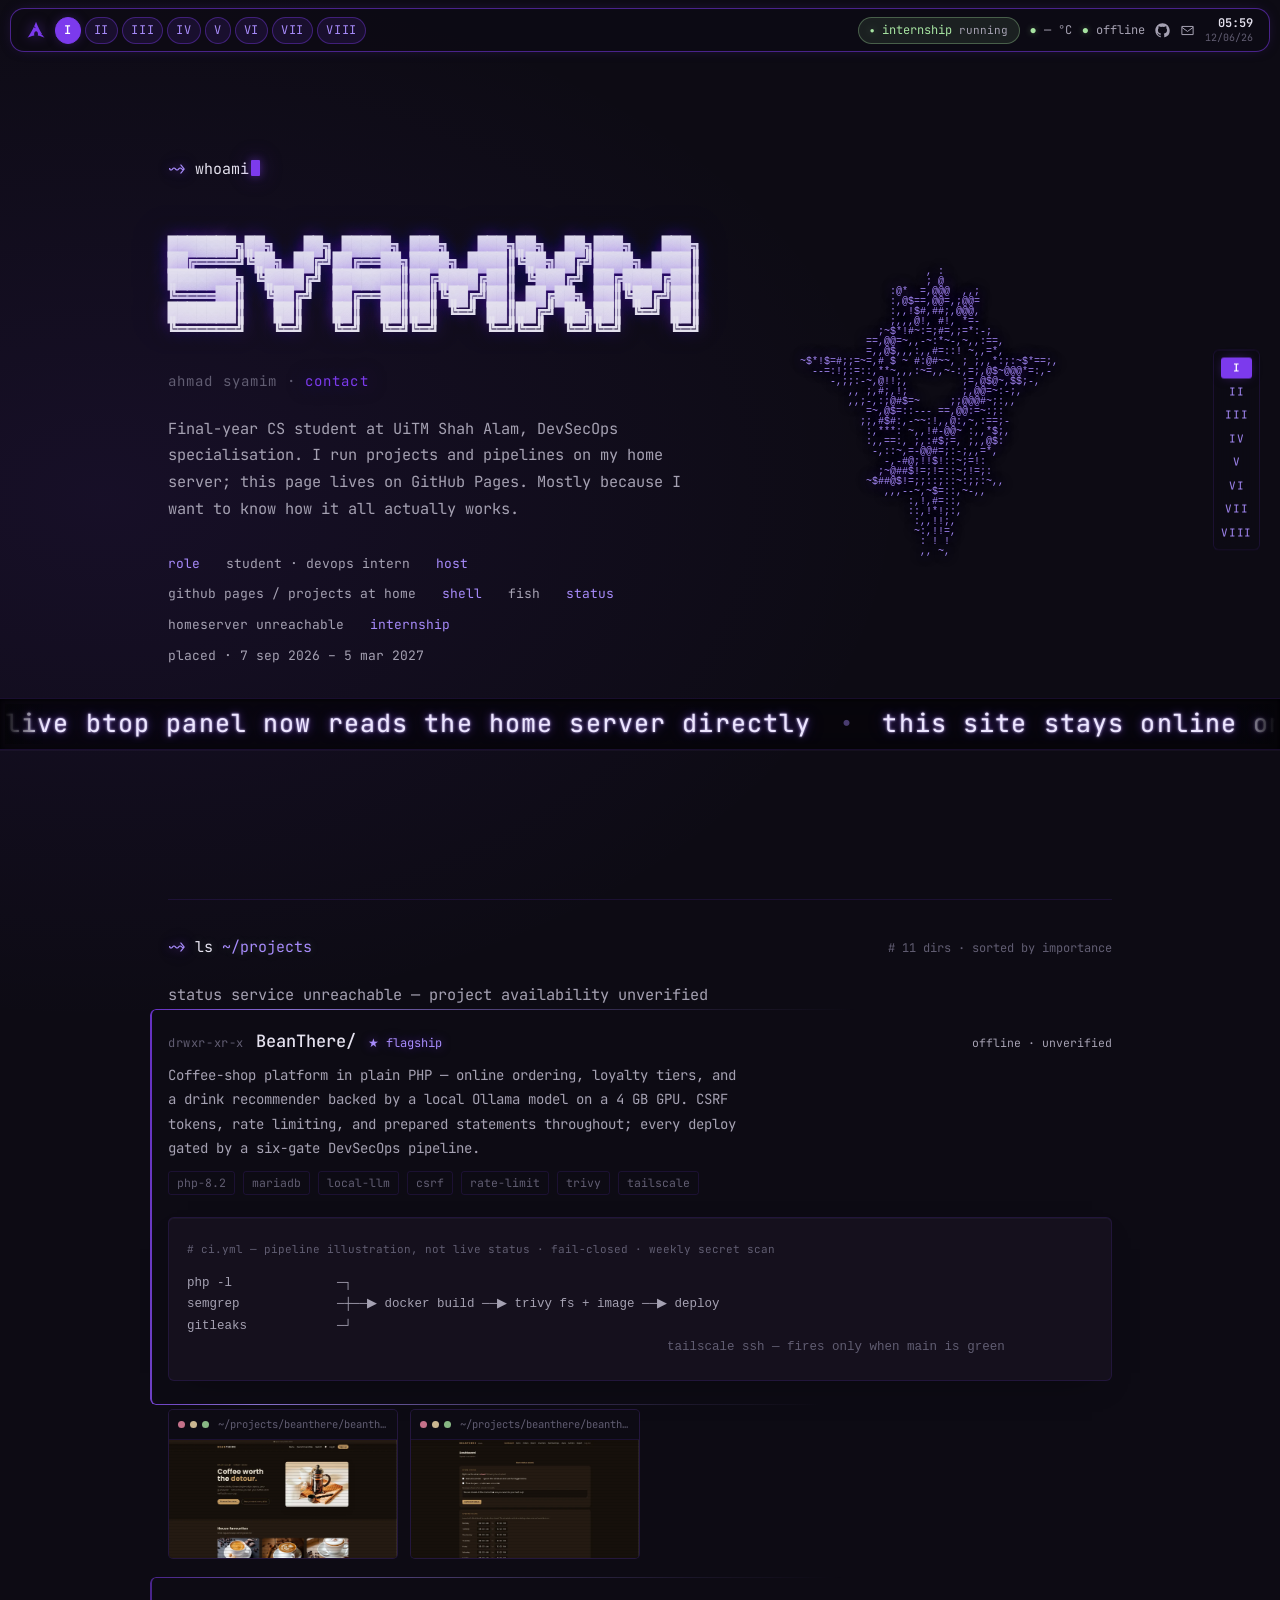
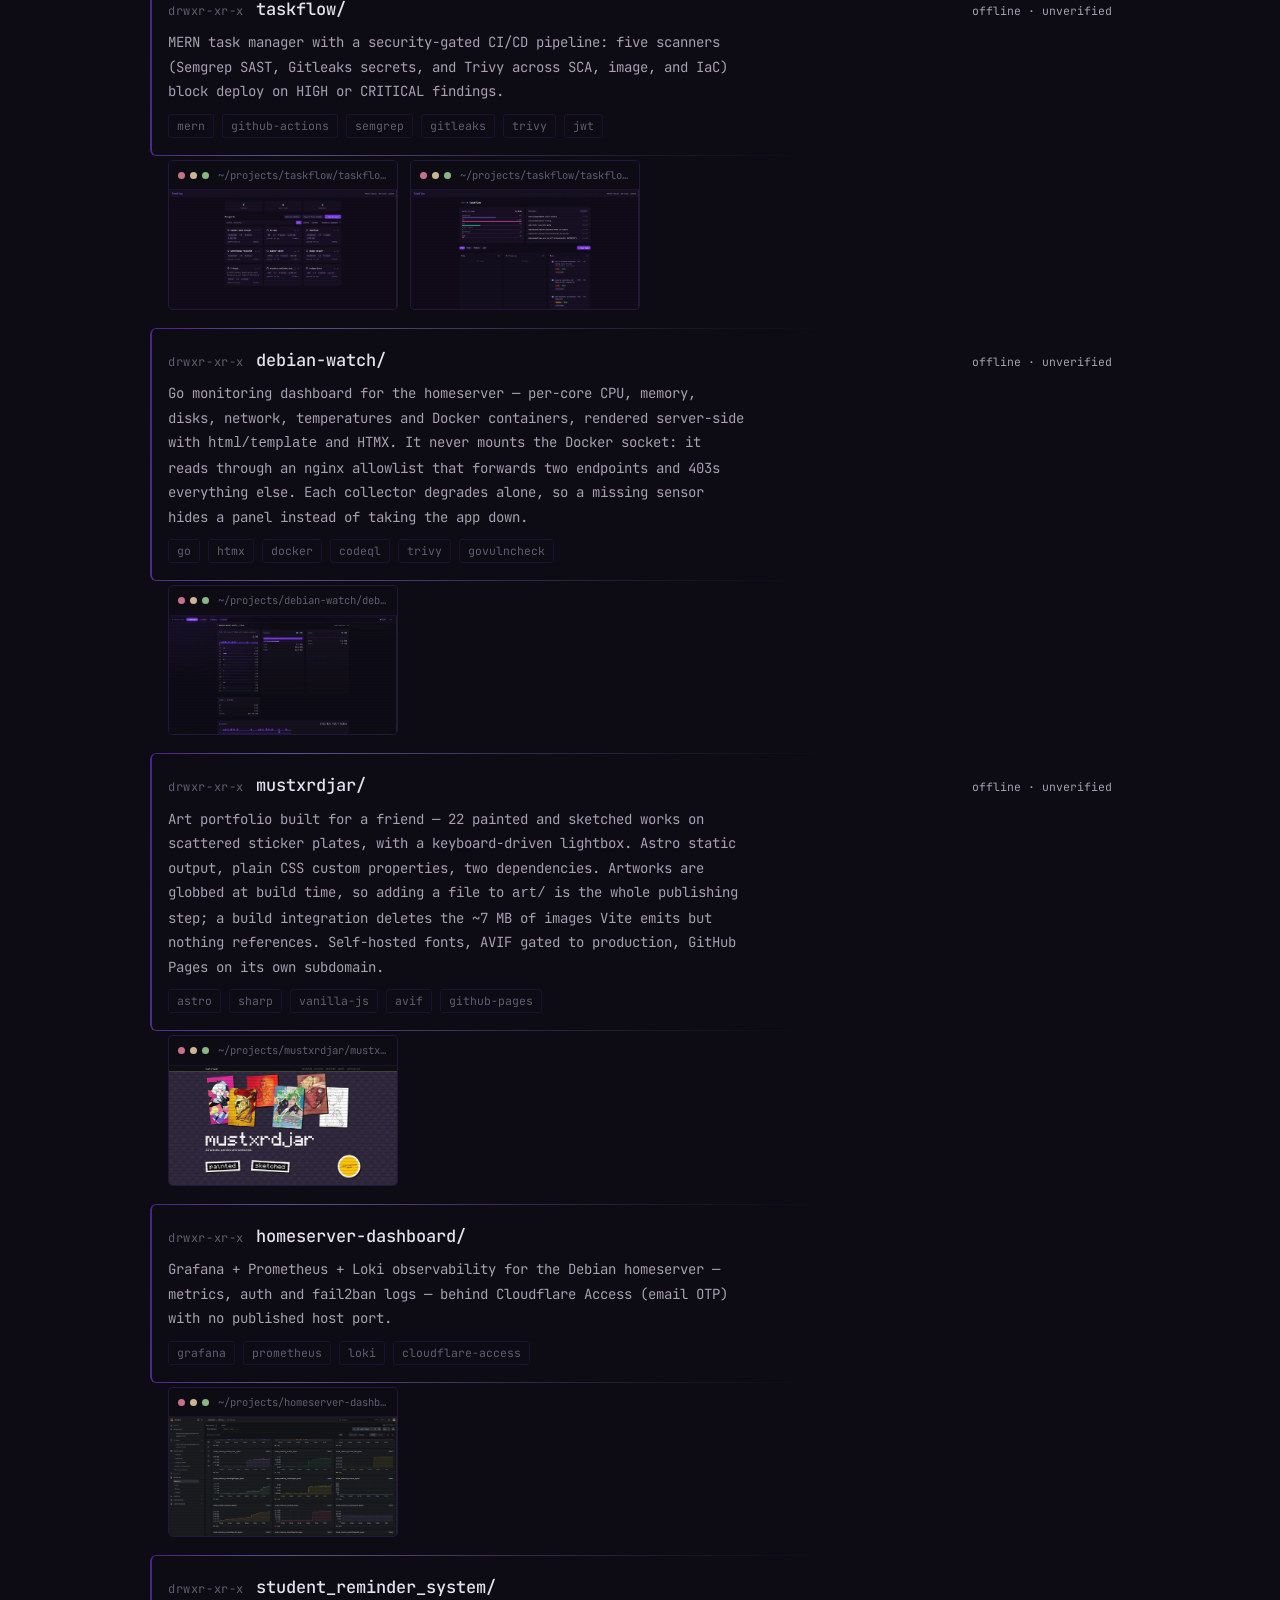
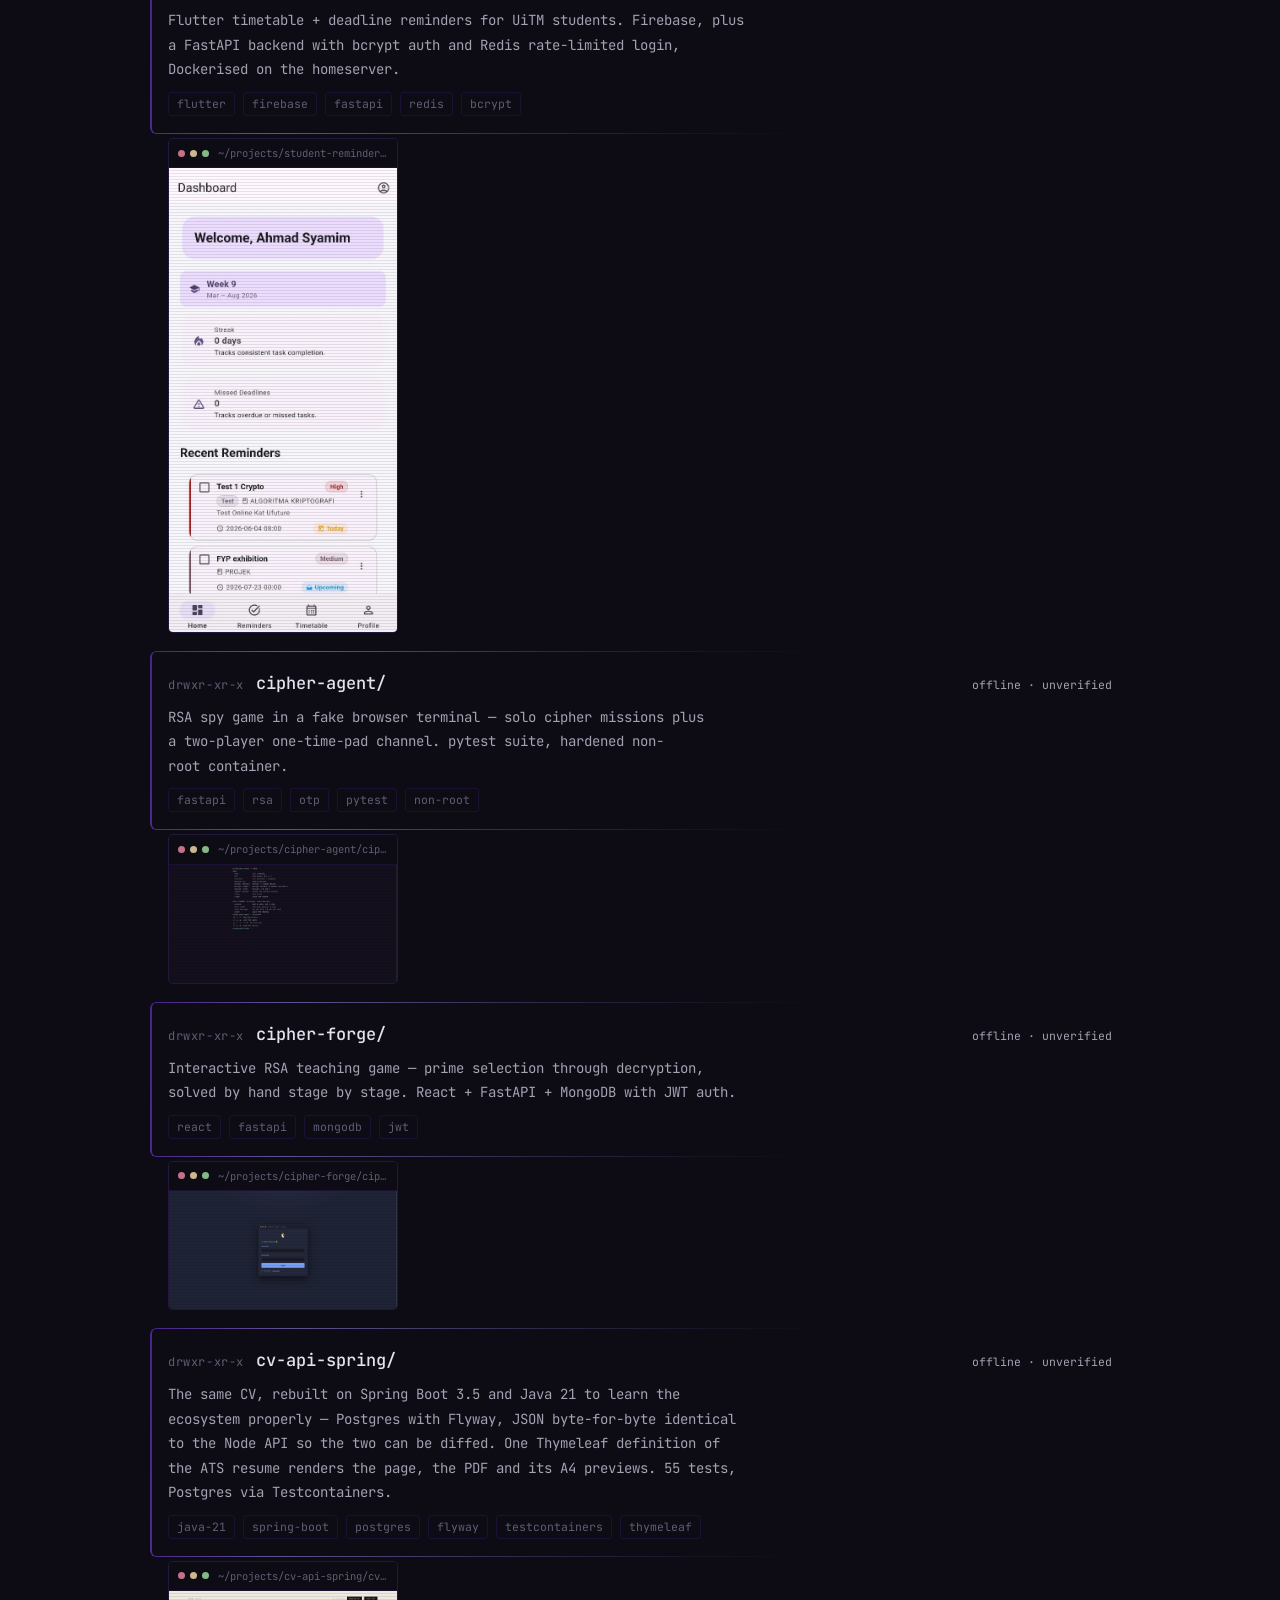
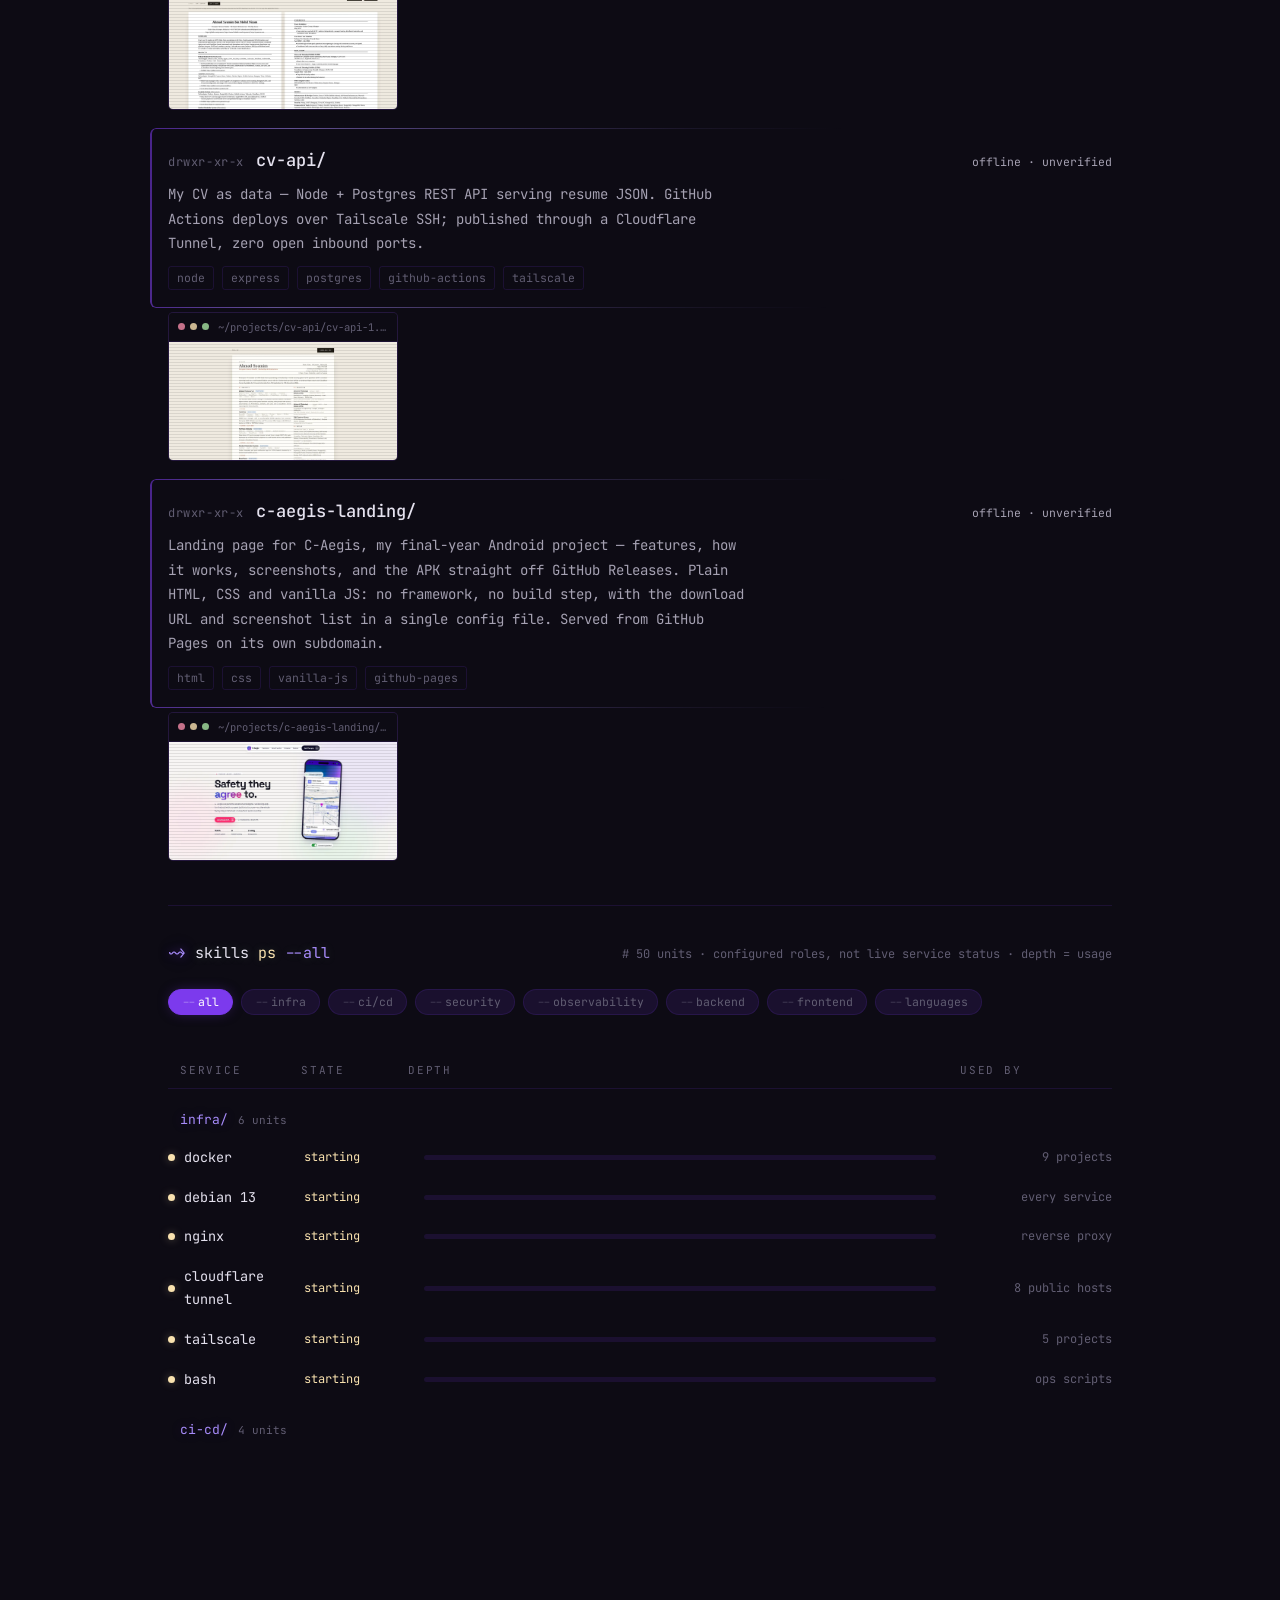
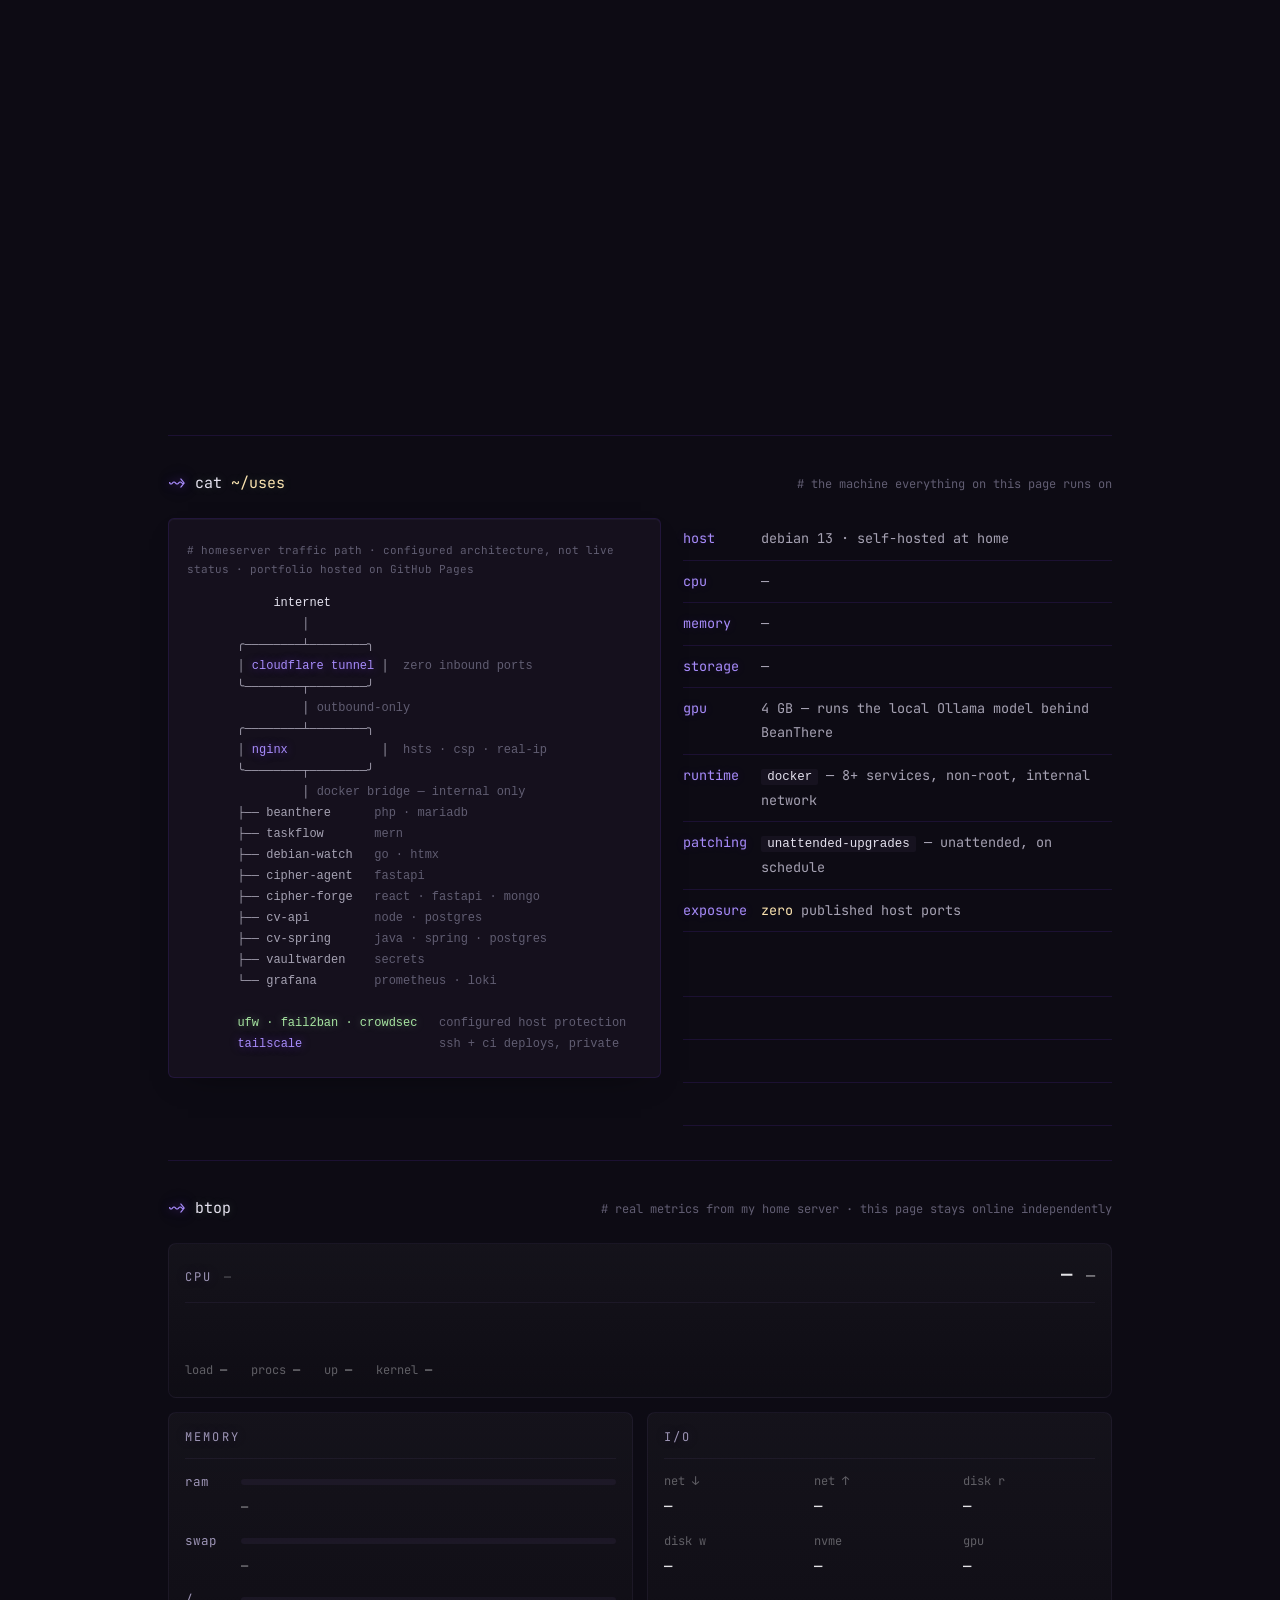
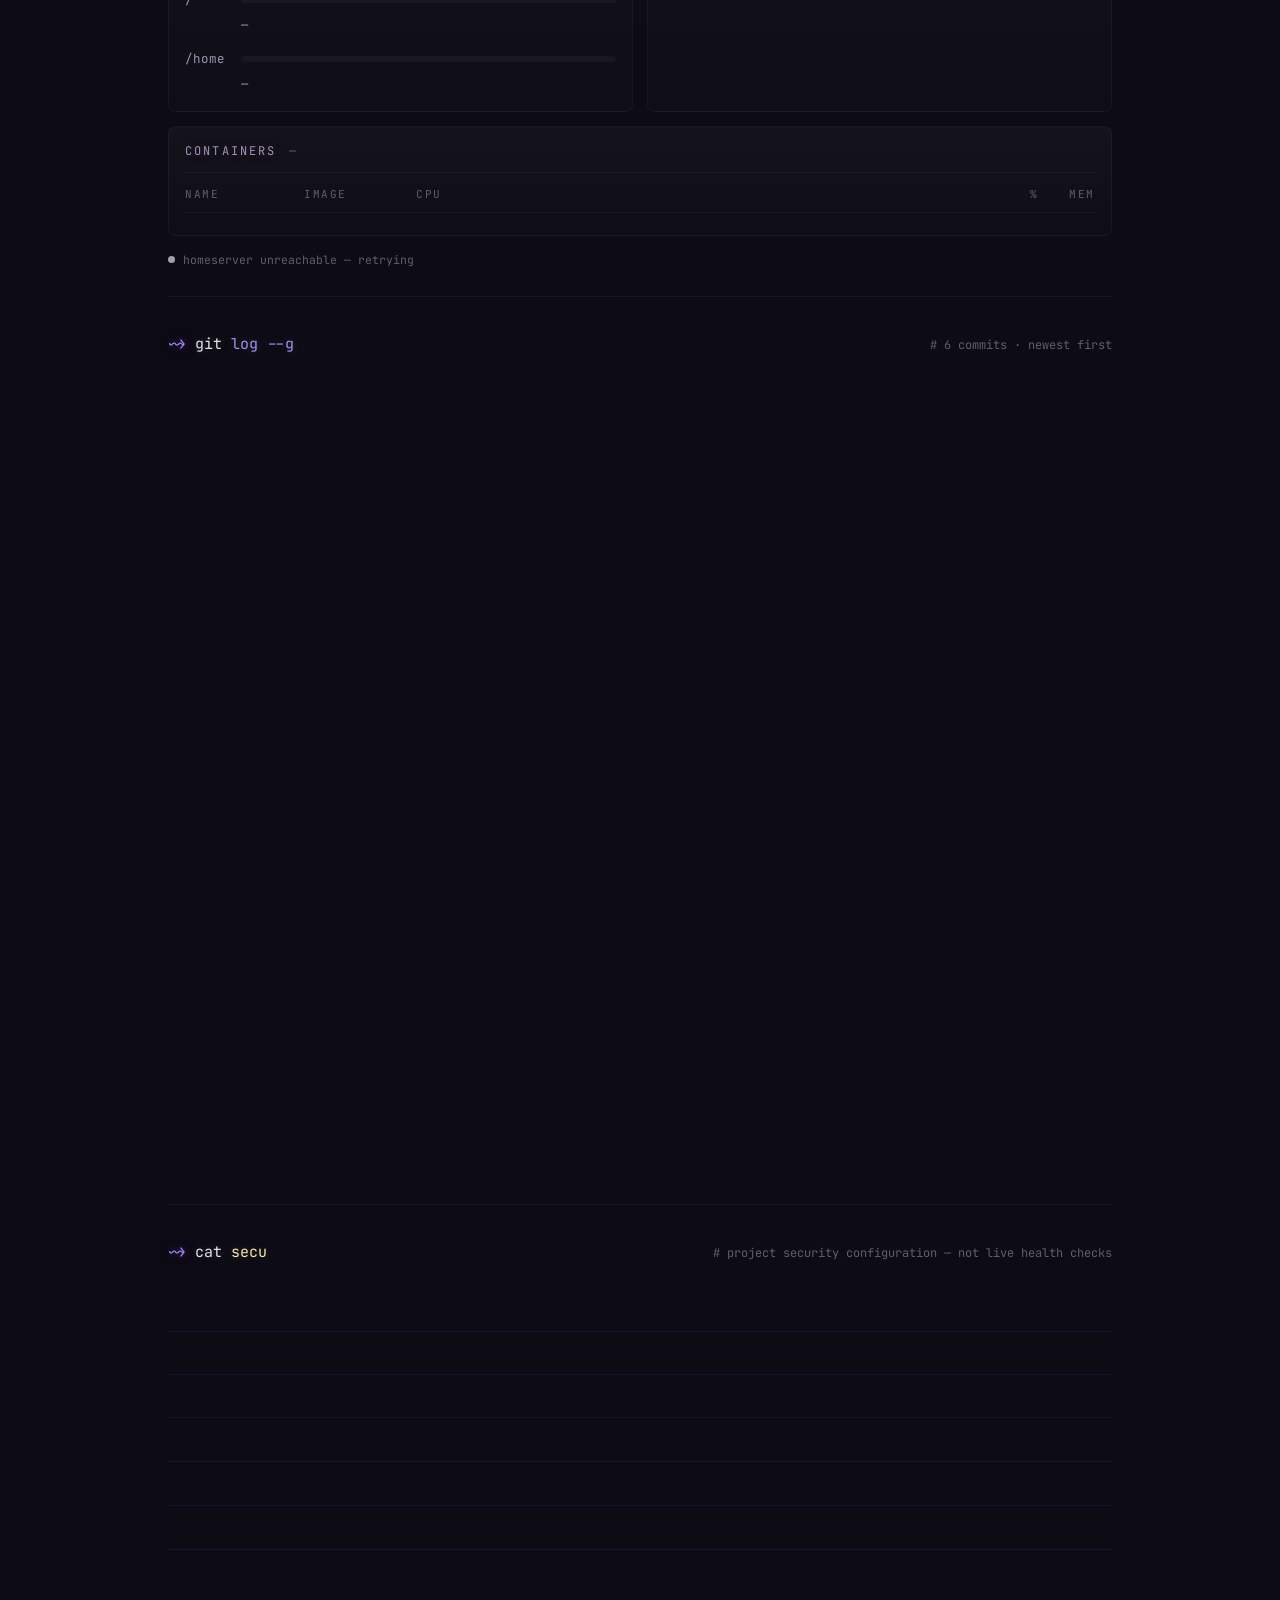
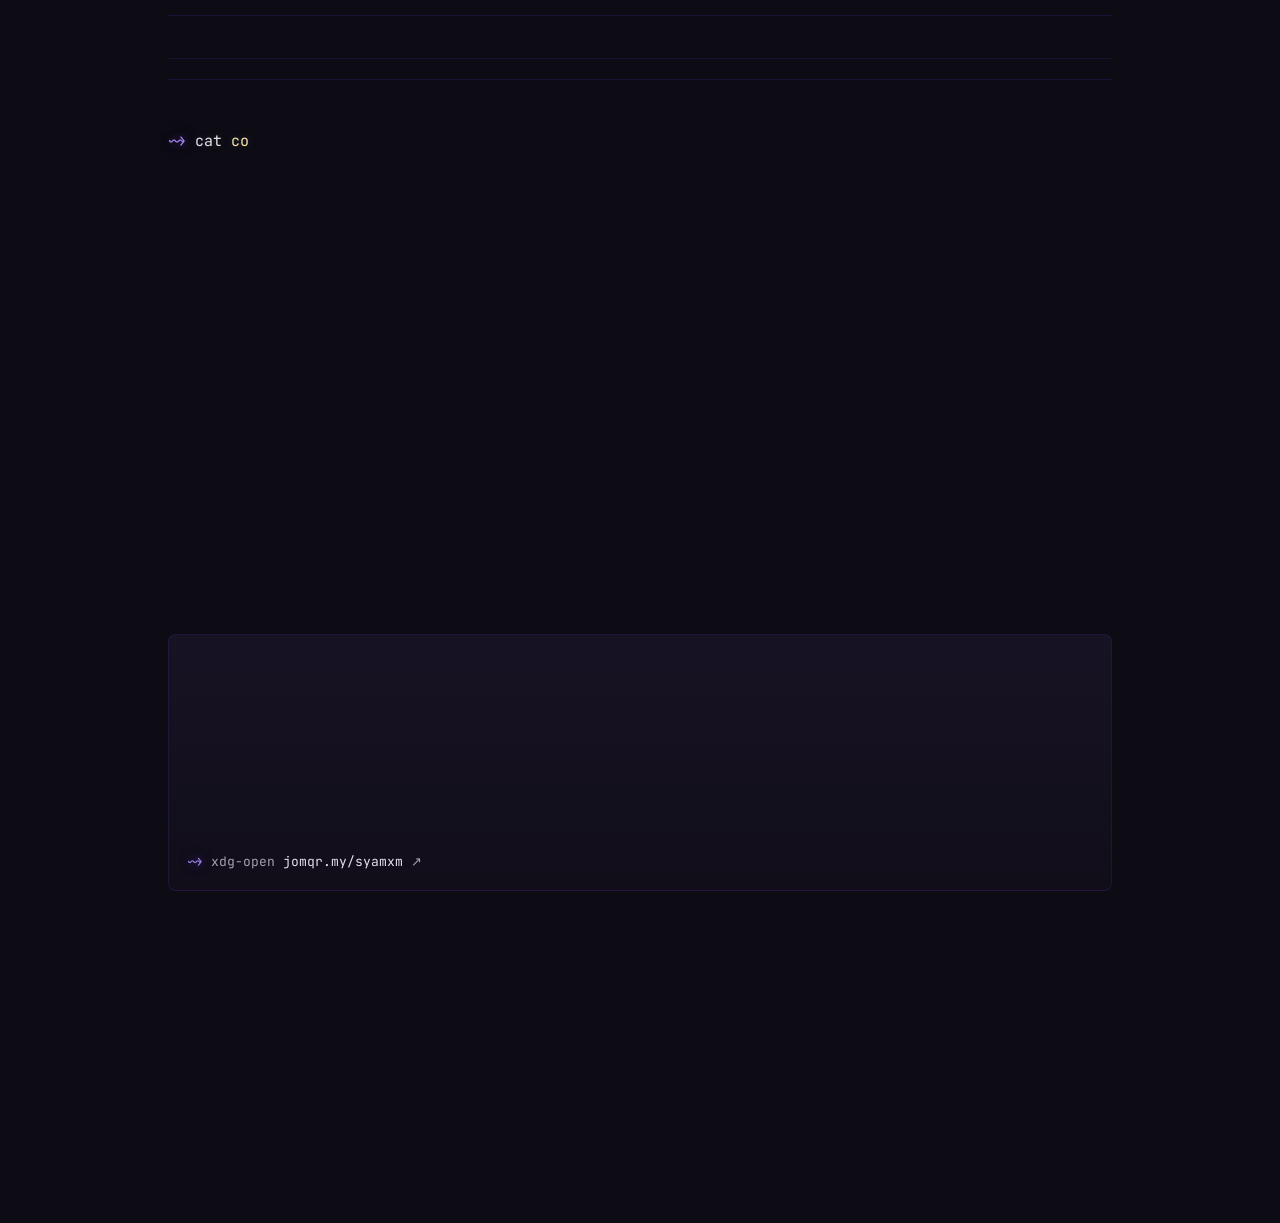
==== commit 01e6c02f: "Fix projects not revealing on mobile" ====
--- a/index.html
+++ b/index.html
@@ -926,7 +926,7 @@
 
 <script src="js/perf.js?v=12"></script>
 <script src="js/boot.js?v=13"></script>
-<script src="js/main.js?v=17"></script>
+<script src="js/main.js?v=18"></script>
 <script src="js/metrics.js?v=14"></script>
 <script src="js/visitors.js?v=13"></script>
 <script src="js/status.js?v=1"></script>
